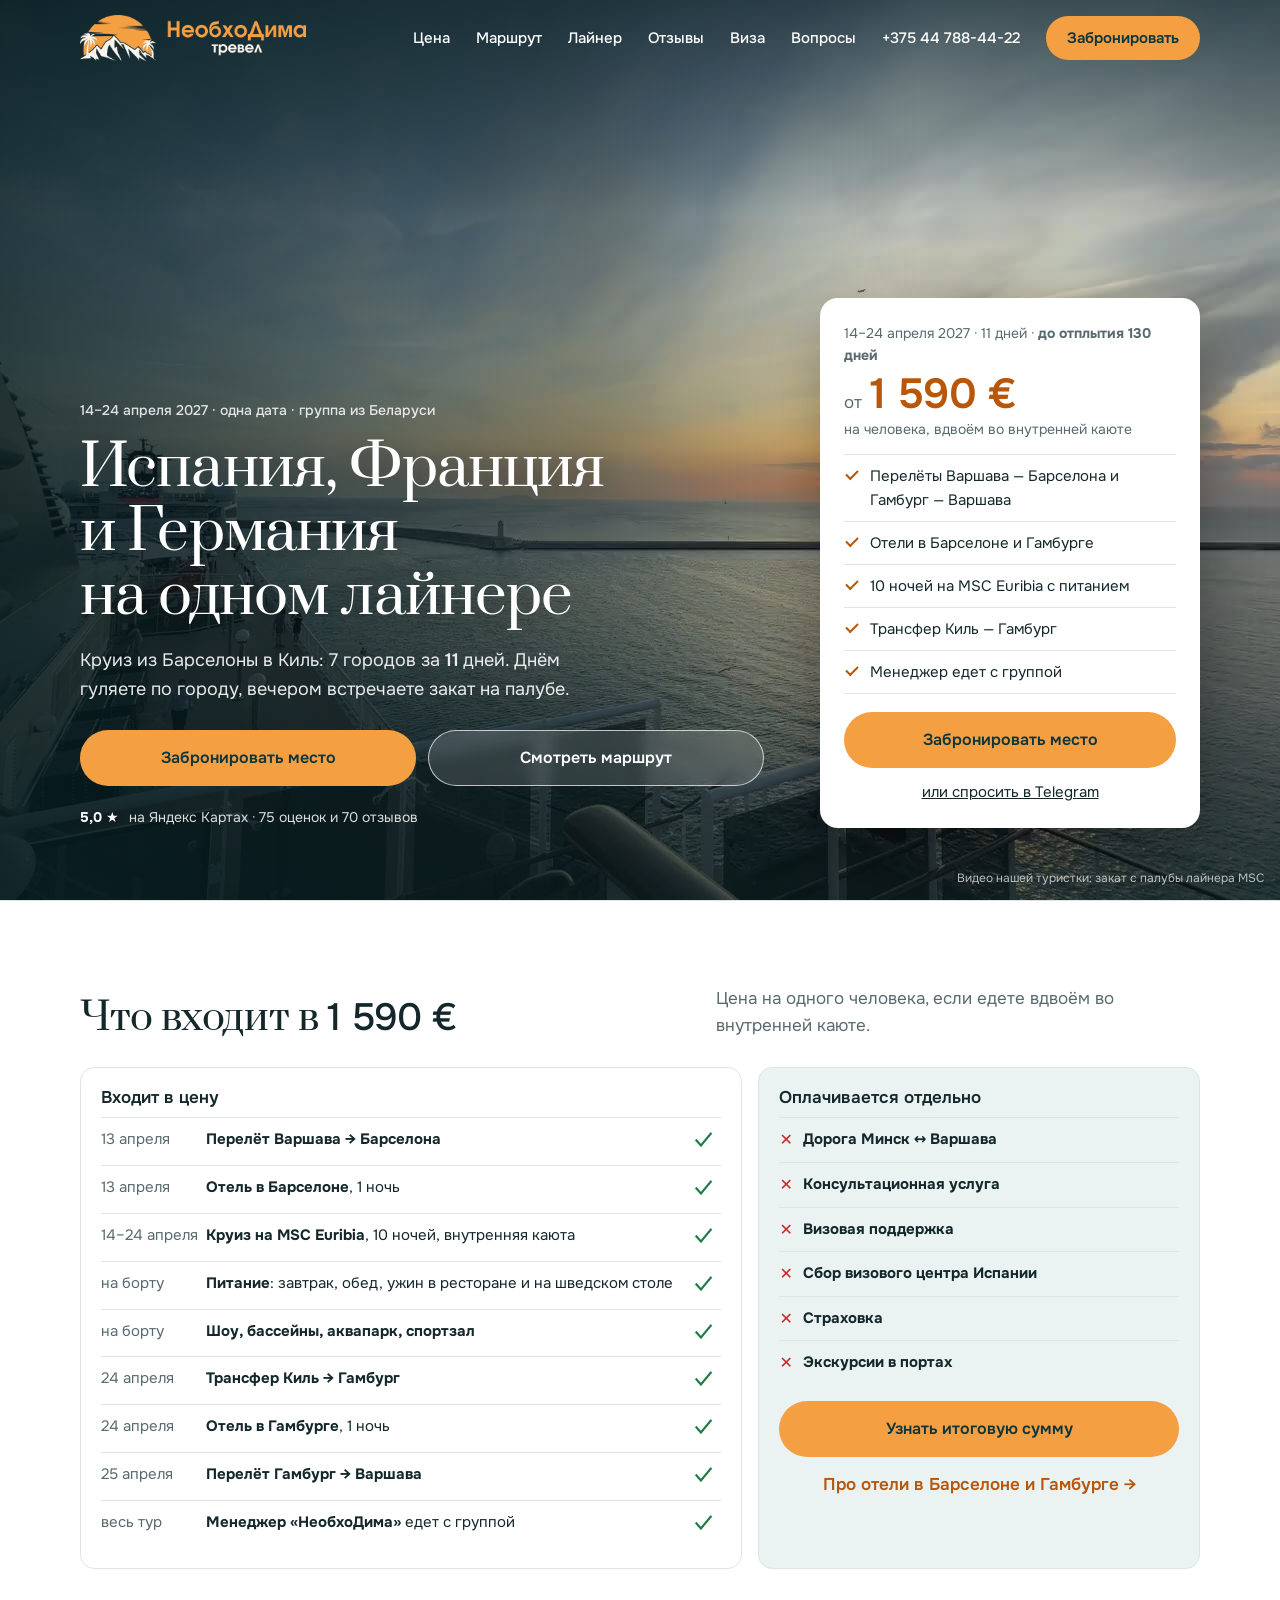
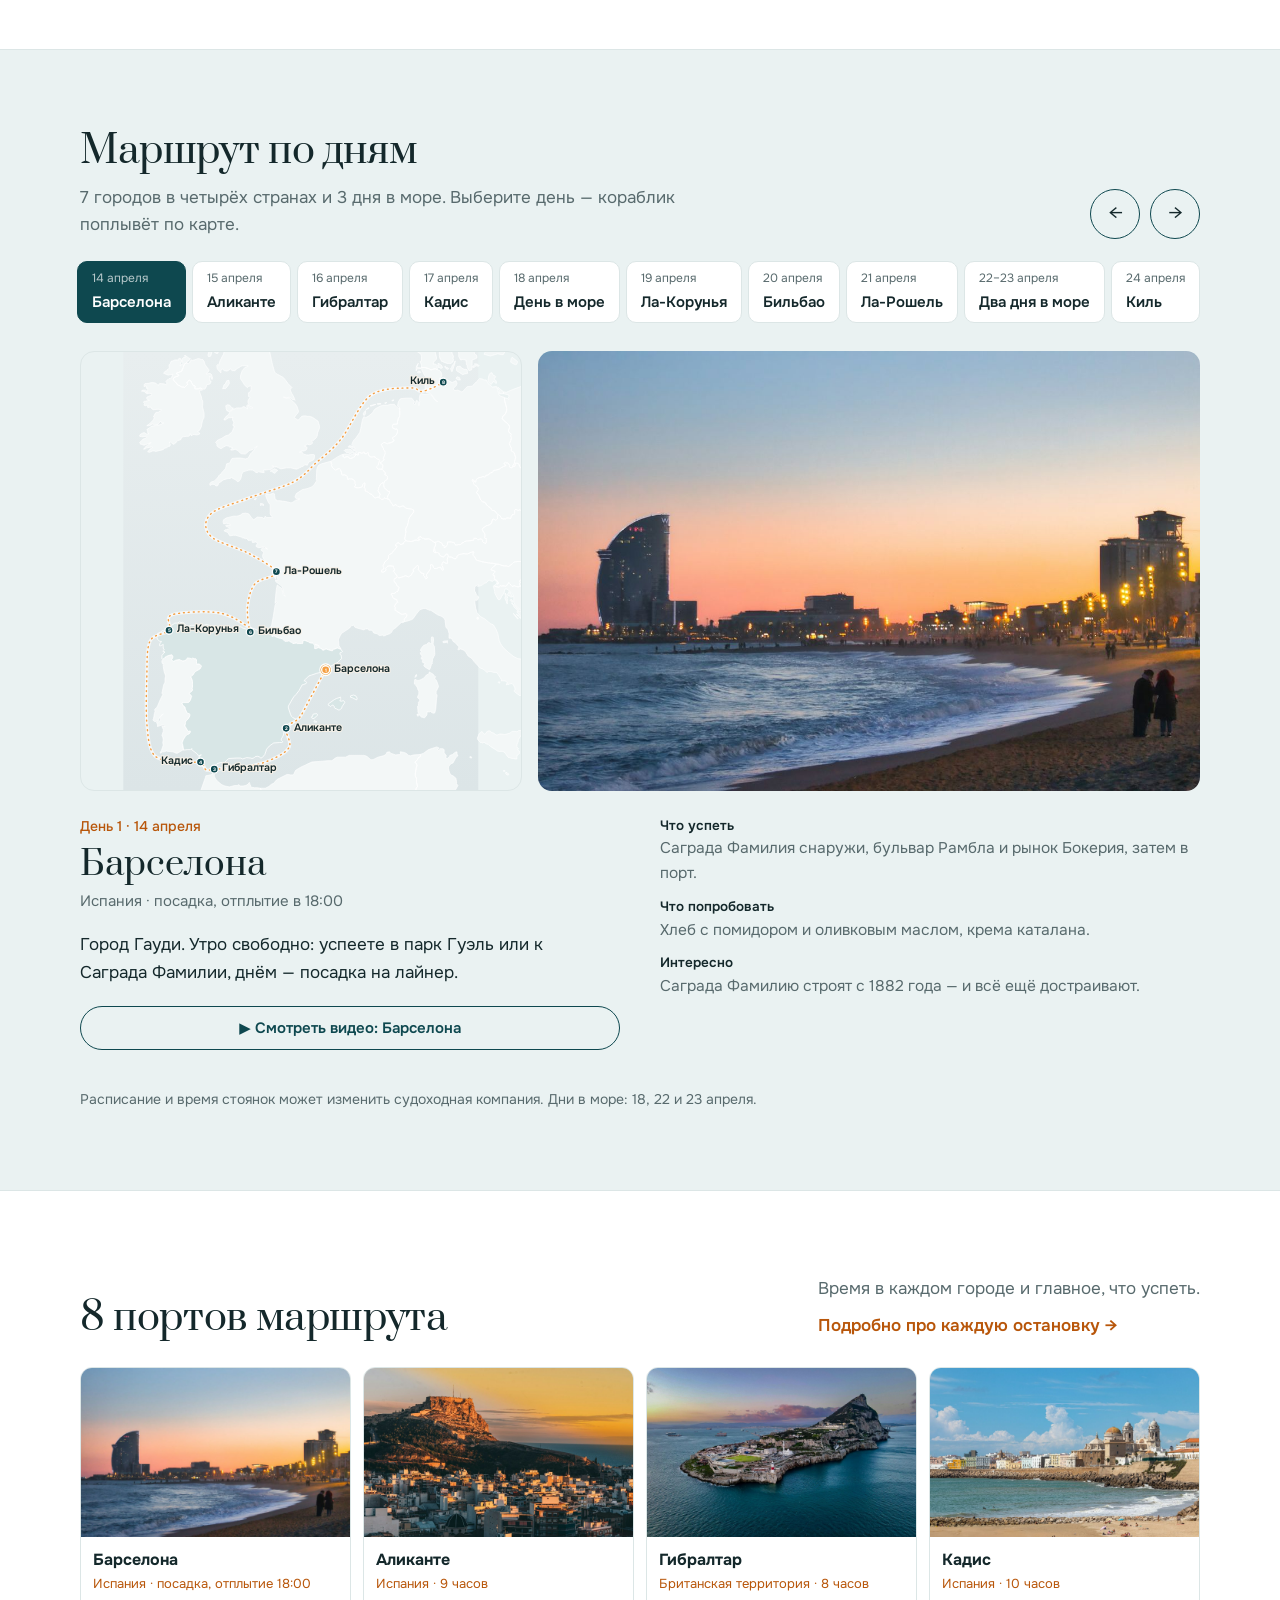
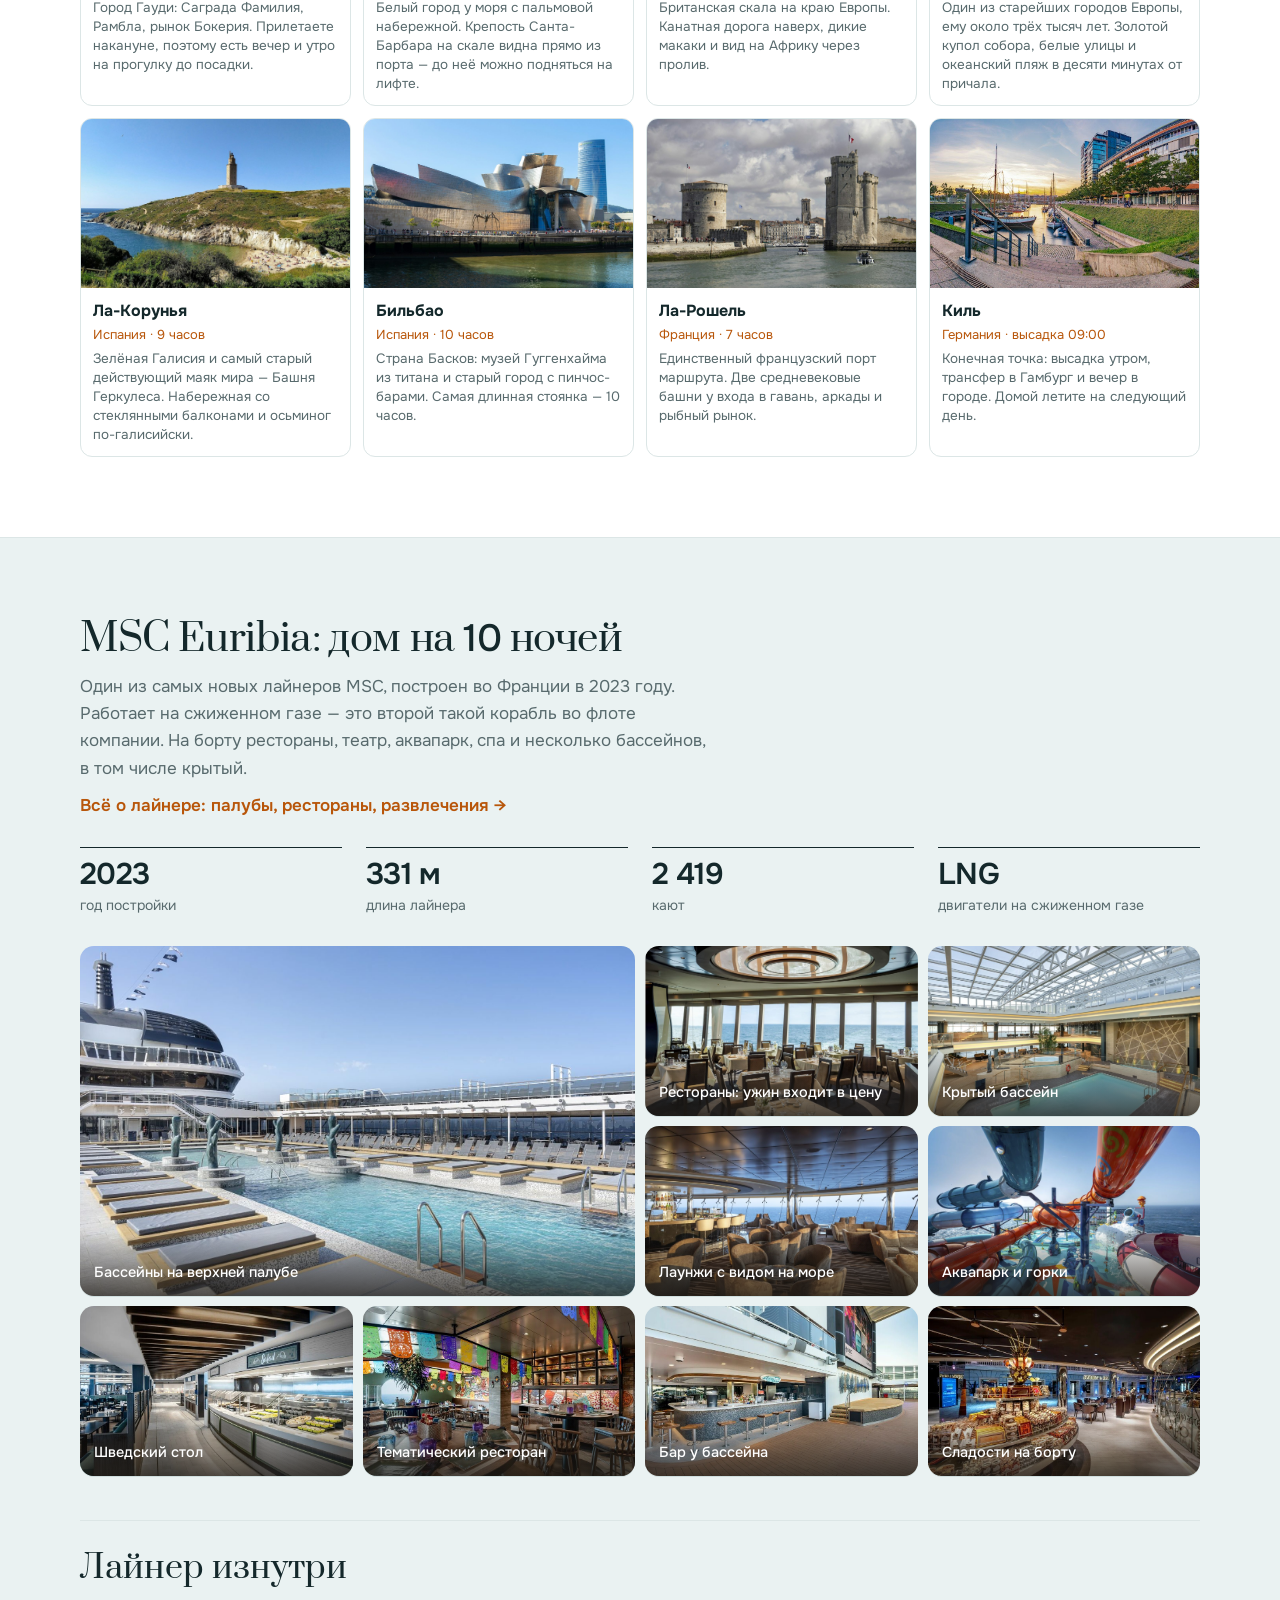
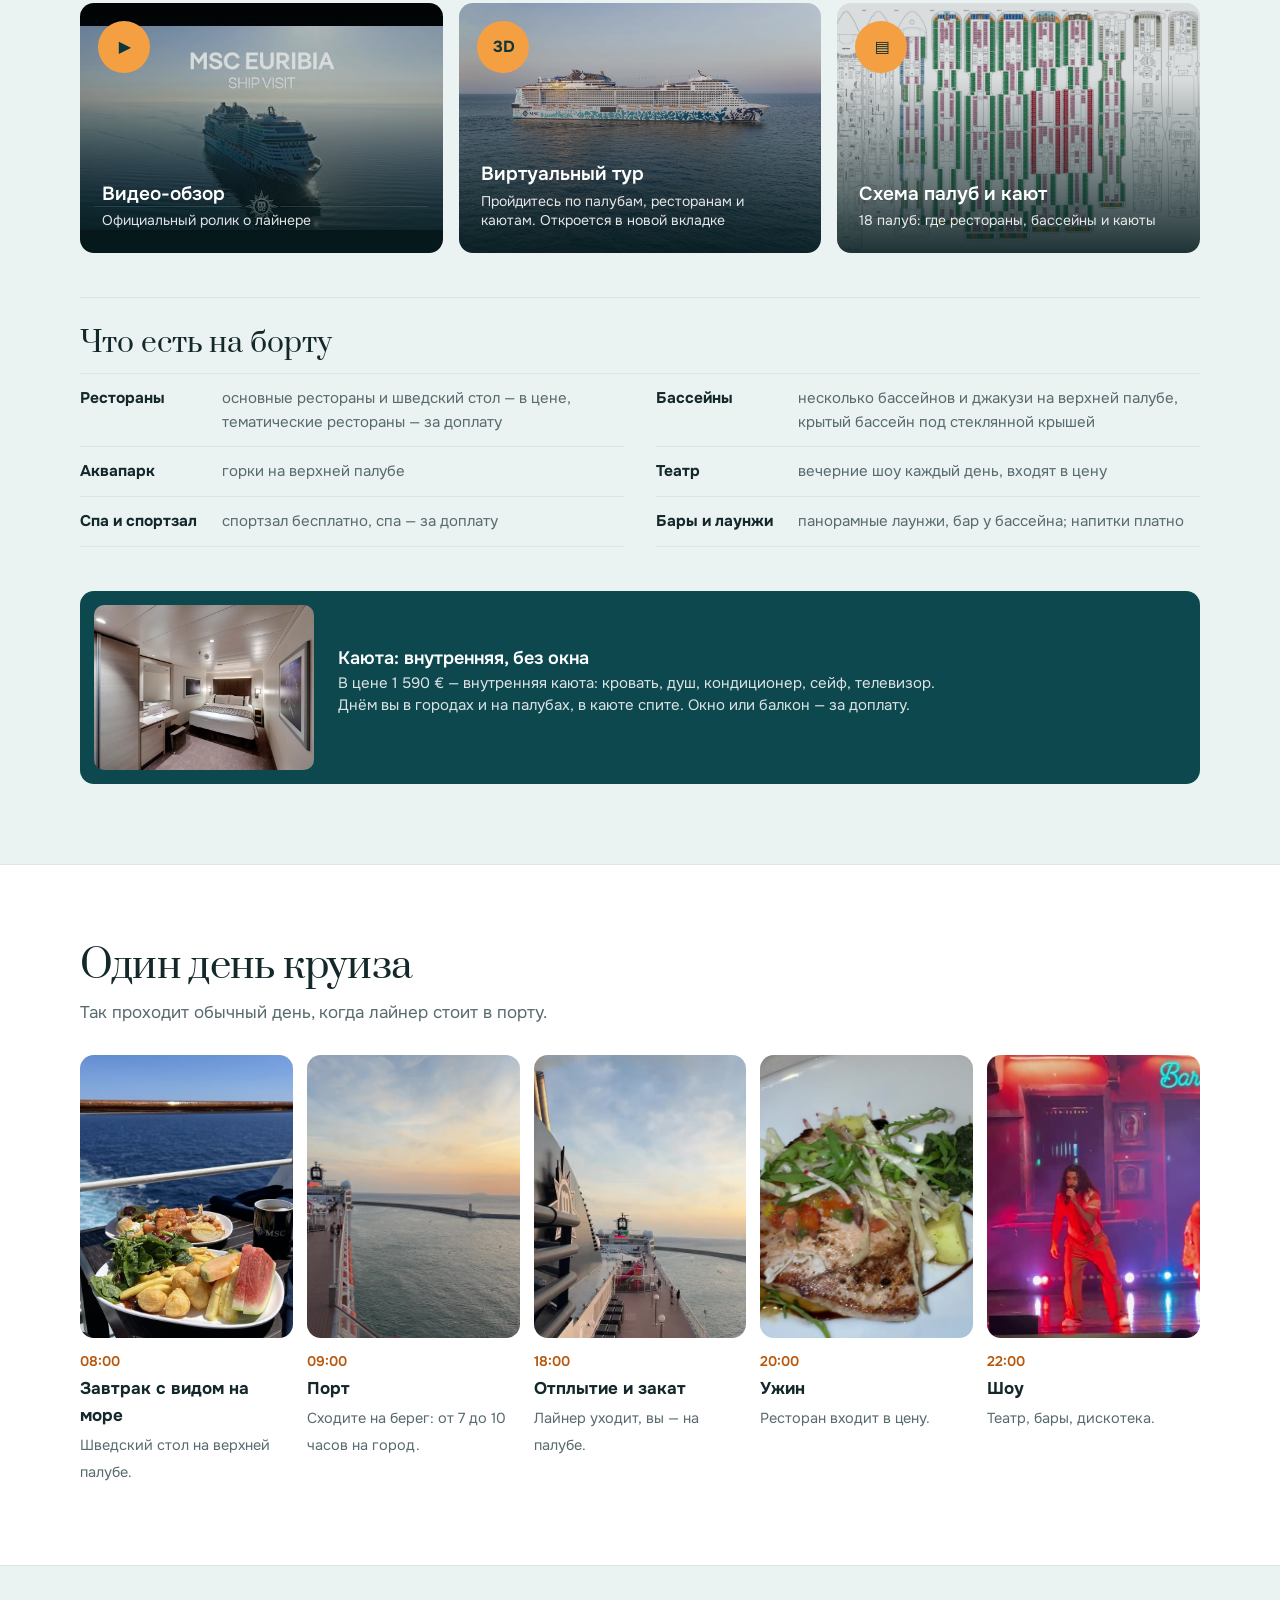
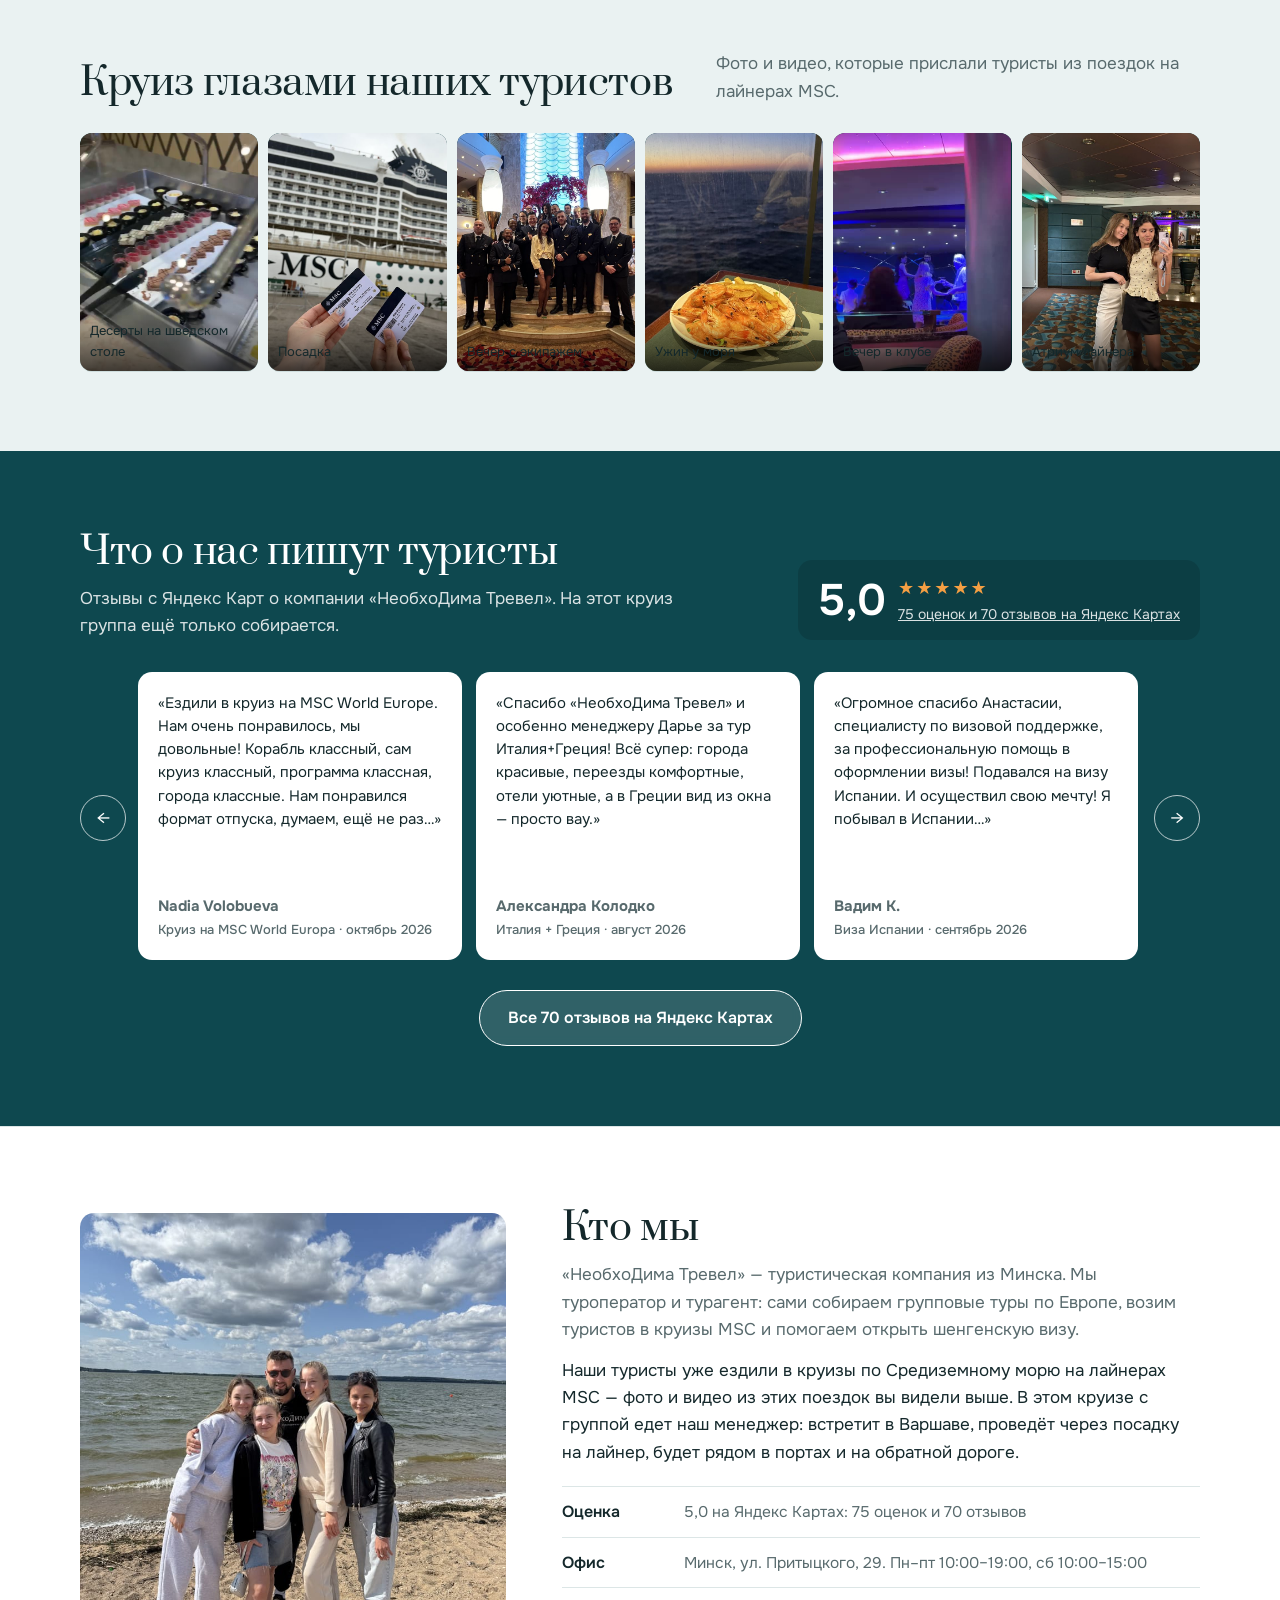
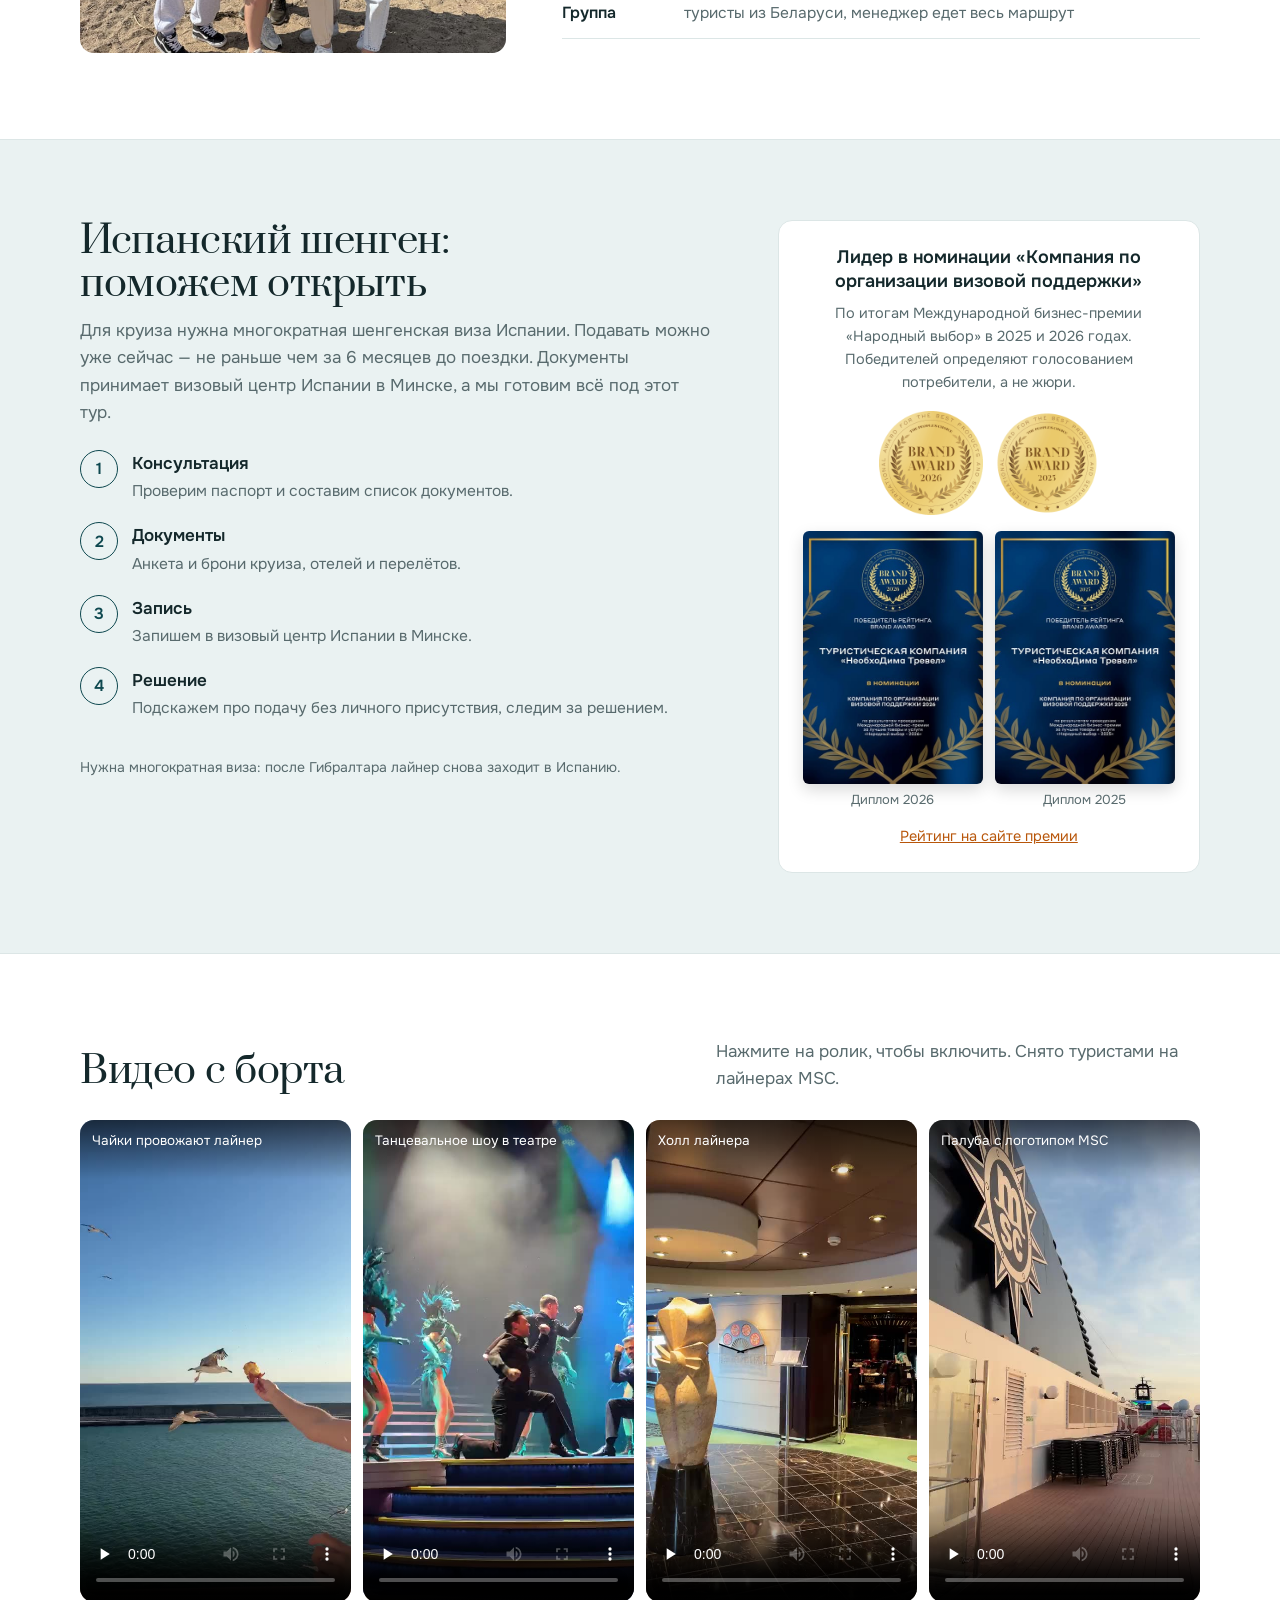
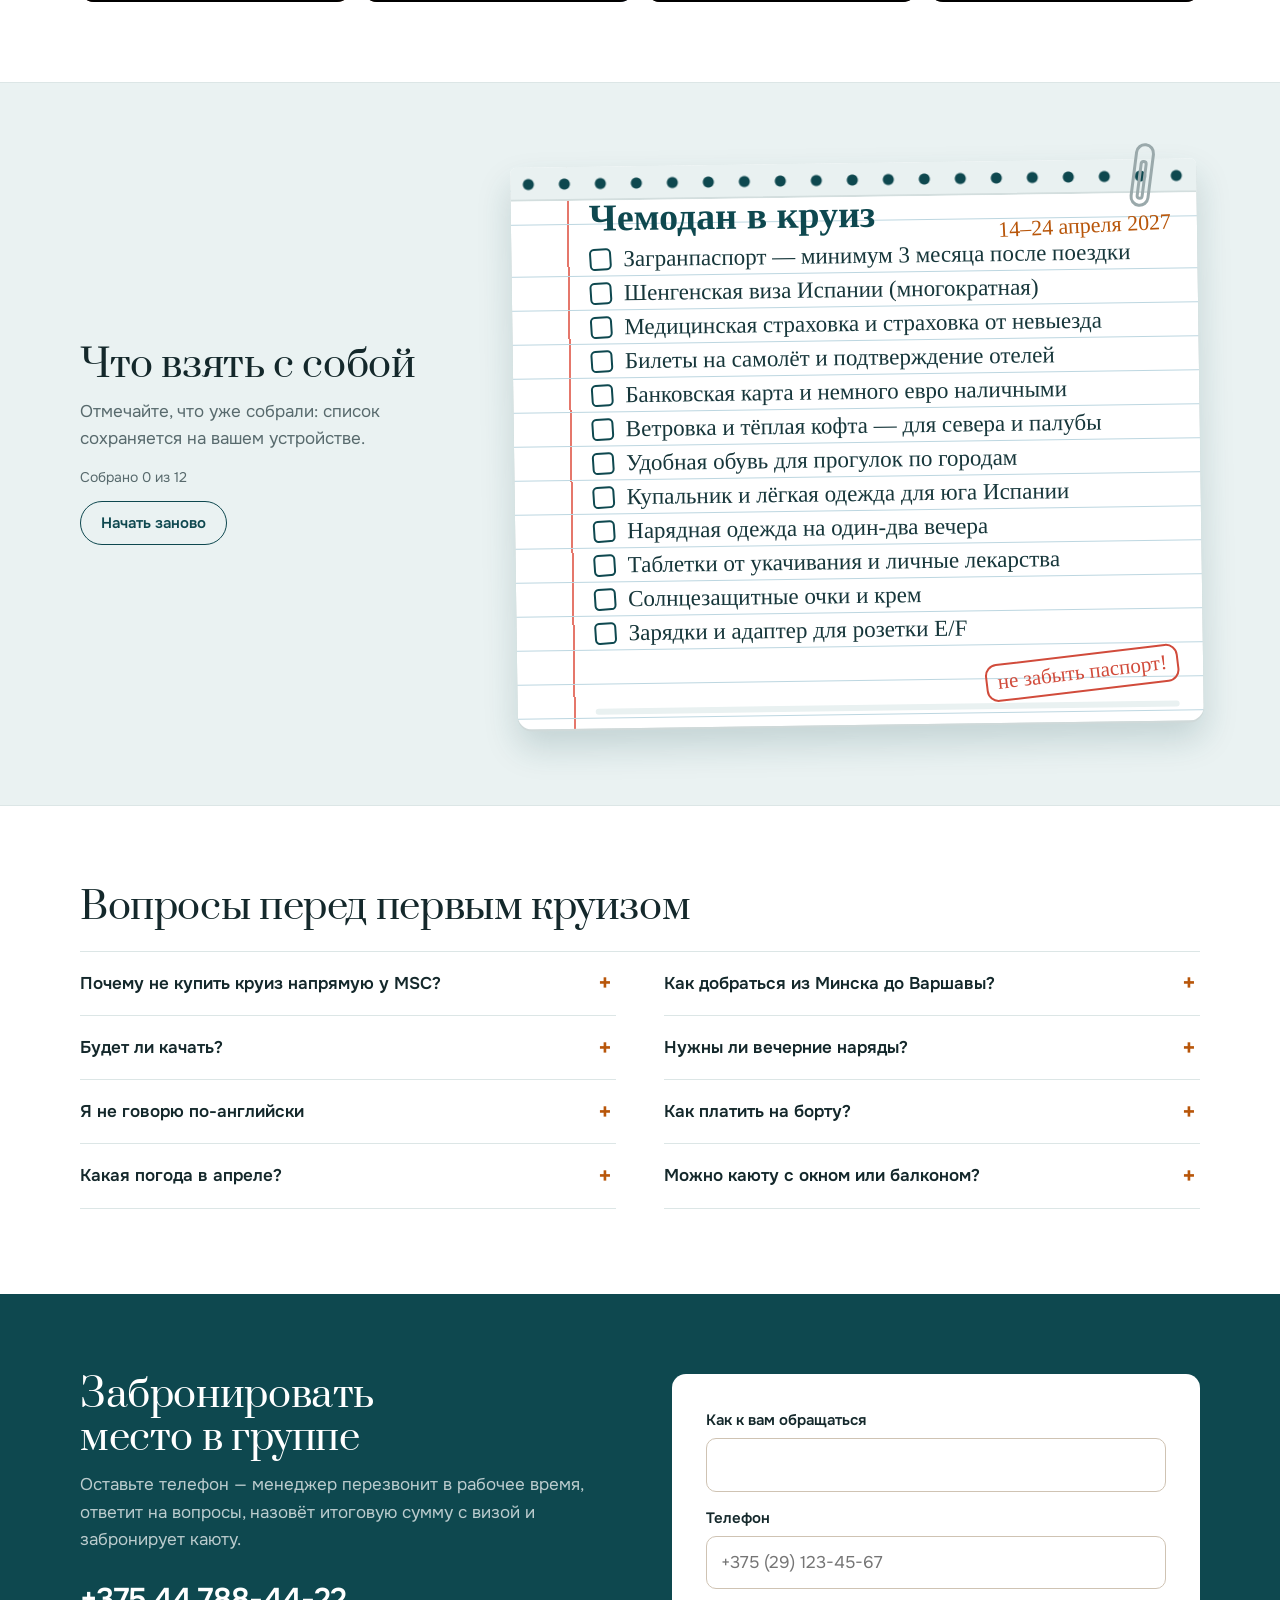
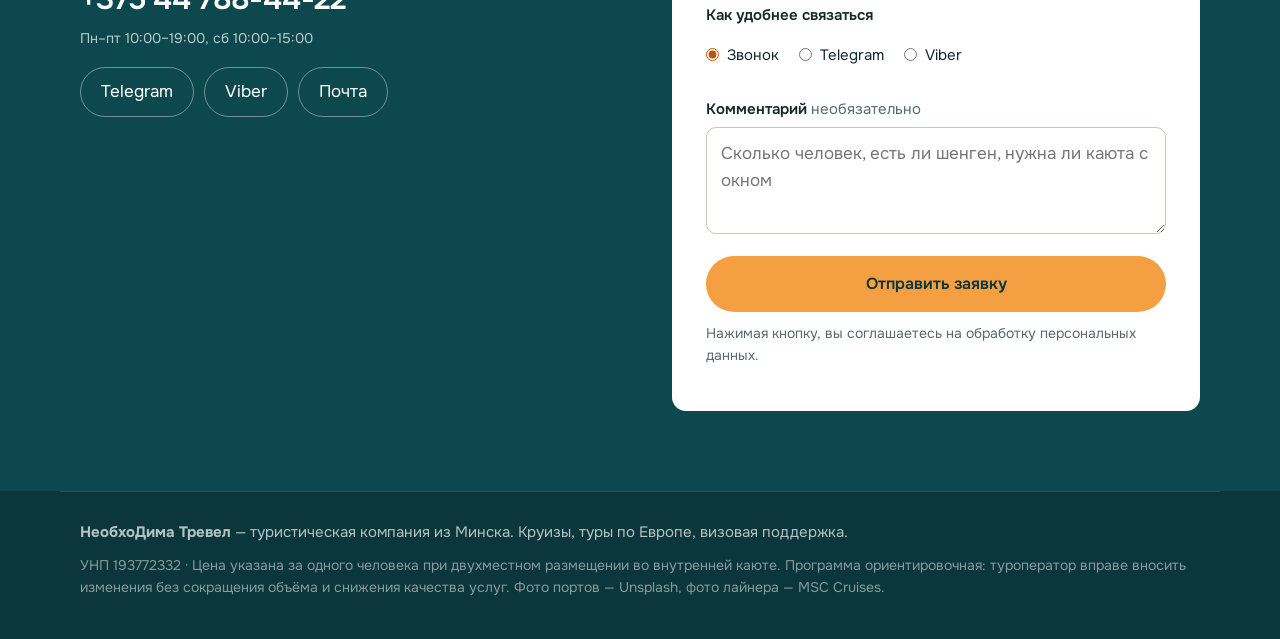
==== index.html @ 18fa3476 "Лендинг «Испания по морю»: круиз Барселона — Киль на MSC Euribia Co-Authored-By: Claude Sonnet 5.5 <" ====
<!DOCTYPE html>
<html lang="ru">
<head>
<meta charset="utf-8">
<meta name="robots" content="noindex, nofollow">
<meta name="viewport" content="width=device-width, initial-scale=1, viewport-fit=cover">
<meta name="theme-color" content="#1F1B16">
<title>Круиз из Барселоны в Германию на MSC Euribia, 14–24 апреля 2027 — от 1 590 € | НеобхоДима</title>
<meta name="description" content="Барселона, Аликанте, Гибралтар, Кадис, Ла-Корунья, Бильбао, Ла-Рошель и Киль за 11 дней. Перелёты из Варшавы, отели в Барселоне и Гамбурге, трансфер и круиз — от 1 590 € на человека. С группой едет менеджер.">
<meta property="og:title" content="Круиз из Барселоны: Испания, Франция и Германия за 11 дней">
<meta property="og:description" content="Перелёты, два отеля, трансфер и 10 ночей на MSC Euribia — от 1 590 € на человека. С группой едет наш менеджер.">
<meta property="og:image" content="people/hero.jpg">
<link rel="preconnect" href="https://fonts.googleapis.com">
<link rel="preconnect" href="https://fonts.gstatic.com" crossorigin>
<link href="https://fonts.googleapis.com/css2?family=Prata&family=Onest:wght@400;500;600&display=swap" rel="stylesheet">
<link rel="stylesheet" href="style.css?v=8">
<link rel="stylesheet" href="rich.css?v=5">
<link rel="stylesheet" href="brand.css?v=6">
</head>
<body>
<a class="skip" href="#main">К содержимому</a>

<header class="top" id="top">
  <div class="top-in">
    <a class="logo" href="#main" aria-label="НеобхоДима Тревел"><img class="logo-l" src="img/logo-light.png" alt="" width="640" height="125"><img class="logo-d" src="img/logo.png" alt="НеобхоДима Тревел" width="640" height="125"></a>
    <nav class="nav" aria-label="Разделы">
      <a href="#vklyucheno">Цена</a>
      <a href="#marshrut">Маршрут</a>
      <a href="#layner">Лайнер</a>
      <a href="#otzyvy">Отзывы</a>
      <a href="#viza">Виза</a>
      <a href="#voprosy">Вопросы</a>
    </nav>
    <a class="top-phone" href="tel:+375447884422">+375 44 788-44-22</a>
    <a class="btn btn-sm btn-gold top-cta" href="#zayavka">Забронировать</a>
  </div>
</header>

<main id="main" tabindex="-1">

<!-- ===== 1. Первый экран: видео заката с палубы ===== -->
<section class="vhero" id="hero" aria-labelledby="hero-h">
  <video class="vhero-video" id="heroVideo" src="people/hero.mp4" poster="people/hero.jpg" autoplay muted loop playsinline aria-hidden="true"></video>
  <div class="vhero-shade" aria-hidden="true"></div>
  <div class="vhero-in">
    <div class="vhero-copy">
      <p class="kicker">14–24 апреля 2027 · одна дата · группа из Беларуси</p>
      <h1 id="hero-h">Испания, Франция и&nbsp;Германия на&nbsp;одном лайнере</h1>
      <p class="sub">Круиз из Барселоны в Киль: 7 городов за&nbsp;<span class="num">11</span>&nbsp;дней. Днём гуляете по городу, вечером встречаете закат на палубе.</p>
      <div class="hero-cta">
        <a class="btn btn-gold" href="#zayavka">Забронировать место</a>
        <a class="btn btn-light" href="#marshrut">Смотреть маршрут</a>
      </div>
      <p class="trust"><b>5,0 ★</b> на Яндекс Картах · 75 оценок и 70 отзывов</p>
    </div>
    <aside class="book-card" aria-label="Стоимость">
      <p class="bc-dates">14–24 апреля 2027 · 11 дней · <b id="countdown"></b></p>
      <p class="bc-price"><span>от</span> <b>1 590 €</b></p>
      <p class="bc-note">на человека, вдвоём во внутренней каюте</p>
      <ul class="bc-list">
        <li>Перелёты Варшава — Барселона и Гамбург — Варшава</li>
        <li>Отели в Барселоне и Гамбурге</li>
        <li>10 ночей на MSC Euribia с питанием</li>
        <li>Трансфер Киль — Гамбург</li>
        <li>Менеджер едет с группой</li>
      </ul>
      <a class="btn btn-gold btn-block" href="#zayavka">Забронировать место</a>
      <a class="bc-tg" href="https://t.me/+375447884422" target="_blank" rel="noopener">или спросить в Telegram</a>
    </aside>
  </div>
  <p class="vhero-cap">Видео нашей туристки: закат с палубы лайнера MSC</p>
</section>

<section class="sec" id="vklyucheno" aria-labelledby="incl-h">
  <div class="wrap">
    <div class="sec-head row-head">
      <h2 id="incl-h">Что входит в <span class="num">1 590 €</span></h2>
      <p class="lead">Цена на одного человека, если едете вдвоём во внутренней каюте.</p>
    </div>
    <div class="ptable">
      <div class="pcol pin-yes">
        <h3>Входит в цену</h3>
        <table>
          <tr><td>13 апреля</td><td><b>Перелёт Варшава → Барселона</b></td><td class="ok" aria-label="входит"></td></tr>
          <tr><td>13 апреля</td><td><b>Отель в Барселоне</b>, 1 ночь</td><td class="ok" aria-label="входит"></td></tr>
          <tr><td>14–24 апреля</td><td><b>Круиз на MSC Euribia</b>, 10 ночей, внутренняя каюта</td><td class="ok" aria-label="входит"></td></tr>
          <tr><td>на борту</td><td><b>Питание</b>: завтрак, обед, ужин в ресторане и на шведском столе</td><td class="ok" aria-label="входит"></td></tr>
          <tr><td>на борту</td><td><b>Шоу, бассейны, аквапарк, спортзал</b></td><td class="ok" aria-label="входит"></td></tr>
          <tr><td>24 апреля</td><td><b>Трансфер Киль → Гамбург</b></td><td class="ok" aria-label="входит"></td></tr>
          <tr><td>24 апреля</td><td><b>Отель в Гамбурге</b>, 1 ночь</td><td class="ok" aria-label="входит"></td></tr>
          <tr><td>25 апреля</td><td><b>Перелёт Гамбург → Варшава</b></td><td class="ok" aria-label="входит"></td></tr>
          <tr><td>весь тур</td><td><b>Менеджер «НеобхоДима»</b> едет с группой</td><td class="ok" aria-label="входит"></td></tr>
        </table>
      </div>
      <div class="pcol pin-no">
        <h3>Оплачивается отдельно</h3>
        <table><tr><td class="no" aria-label="не входит"></td><td><b>Дорога Минск ↔ Варшава</b></td></tr><tr><td class="no" aria-label="не входит"></td><td><b>Консультационная услуга</b></td></tr><tr><td class="no" aria-label="не входит"></td><td><b>Визовая поддержка</b></td></tr><tr><td class="no" aria-label="не входит"></td><td><b>Сбор визового центра Испании</b></td></tr><tr><td class="no" aria-label="не входит"></td><td><b>Страховка</b></td></tr><tr><td class="no" aria-label="не входит"></td><td><b>Экскурсии в портах</b></td></tr></table>
        <a class="btn btn-gold btn-block" href="#zayavka">Узнать итоговую сумму</a>
        <a class="more" href="otel.html">Про отели в Барселоне и Гамбурге →</a>
      </div>
    </div>
  </div>
</section>

<section class="sec sec-sand route" id="marshrut" aria-labelledby="route-h">
  <div class="wrap">
    <div class="route-head">
      <div>
        <h2 id="route-h">Маршрут по дням</h2>
        <p class="lead">7 городов в четырёх странах и 3 дня в море. Выберите день — кораблик поплывёт по карте.</p>
      </div>
      <div class="route-arrows">
        <button class="arrow" id="prevDay" type="button" aria-label="Предыдущий день">←</button>
        <button class="arrow" id="nextDay" type="button" aria-label="Следующий день">→</button>
      </div>
    </div>
    <div class="days" role="tablist" aria-label="Дни круиза" id="days"></div>
    <div class="rt">
      <div class="rt-map"><svg class="map" id="routeMap" viewBox="0 0 800 987" xmlns="http://www.w3.org/2000/svg" role="img" aria-label="Карта маршрута круиза"><defs><linearGradient id="sea" x1="0" y1="0" x2="0" y2="1"><stop offset="0" stop-color="#E8EEEF"/><stop offset="1" stop-color="#DCE5E7"/></linearGradient></defs><rect width="800" height="987" fill="url(#sea)"/><path d="M316,343L316,346L315,346L314,345L311,345L309,346L309,341L314,342L316,343ZM300,330L298,333L295,332L299,329L300,330ZM236,76L230,83L227,82L224,83L225,80L227,74L230,72L233,65L236,64L238,64L239,71L237,74L236,76ZM294,218L292,220L284,222L281,225L275,230L265,229L258,222L254,220L252,219L250,220L246,221L242,221L244,218L247,216L241,214L239,214L237,212L232,211L230,212L226,214L220,218L212,213L211,212L211,208L210,205L208,204L211,200L214,198L221,195L231,189L237,187L243,182L245,180L247,176L248,172L251,168L248,167L247,164L248,162L249,159L248,156L246,153L246,150L247,147L242,148L238,148L234,150L230,153L227,153L227,151L229,149L232,145L236,142L238,140L239,137L241,135L246,130L256,126L258,126L262,126L266,126L269,124L272,123L280,128L278,121L281,119L286,126L288,126L292,126L290,124L288,124L286,123L284,121L281,114L281,110L283,106L286,102L284,101L282,100L282,95L282,92L287,89L288,84L288,79L288,76L284,77L282,78L280,80L278,79L273,74L270,69L264,60L264,54L268,42L274,35L282,32L281,31L269,31L265,32L261,35L259,36L257,37L255,38L253,41L251,42L247,42L246,42L244,41L243,39L242,38L240,39L236,42L233,43L228,42L223,38L222,39L220,42L220,47L216,43L212,38L211,34L211,30L213,28L215,30L218,20L224,8L226,5L227,0L227,-3L226,-6L220,-12L220,-17L221,-22L222,-25L230,-26L228,-28L222,-33L222,-34L223,-39L222,-36L219,-31L218,-30L214,-29L213,-26L210,-25L210,-23L208,-25L208,-30L209,-34L211,-37L217,-44L214,-41L207,-35L204,-31L203,-29L203,-27L204,-19L204,-16L198,6L197,9L196,10L192,10L191,8L191,6L192,3L194,-7L195,-10L197,-13L200,-18L198,-17L196,-18L196,-33L198,-38L199,-45L200,-50L202,-55L204,-60L206,-63L206,-67L209,-71L210,-75L198,-64L195,-62L191,-62L188,-63L185,-66L184,-71L181,-71L179,-72L182,-76L187,-77L192,-81L188,-84L192,-88L197,-96L198,-104L196,-108L195,-110L190,-113L189,-117L190,-119L191,-121L194,-122L197,-124L194,-125L193,-127L192,-130L192,-131L194,-138L194,-141L196,-145L205,-144L206,-146L211,-145L211,-146L204,-155L203,-156L205,-161L205,-163L205,-165L205,-167L208,-168L215,-168L216,-169L216,-171L214,-174L214,-176L214,-179L214,-183L214,-185L216,-188L217,-189L219,-189L223,-188L224,-187L226,-184L232,-188L234,-188L236,-184L244,-187L255,-189L261,-190L268,-191L275,-193L282,-192L281,-189L280,-185L280,-180L280,-178L279,-176L276,-172L270,-167L258,-155L250,-150L249,-147L249,-143L253,-142L255,-141L254,-139L247,-132L246,-126L250,-126L254,-127L262,-131L270,-134L274,-134L281,-132L285,-133L288,-133L308,-132L314,-133L318,-132L321,-128L324,-120L322,-116L319,-112L316,-106L315,-103L315,-99L314,-96L308,-82L302,-74L300,-68L297,-63L294,-60L291,-59L282,-56L279,-55L276,-53L273,-51L277,-52L280,-53L287,-54L295,-49L294,-45L291,-42L284,-41L277,-34L274,-32L271,-31L267,-32L260,-33L257,-35L260,-32L263,-31L282,-27L289,-31L297,-31L312,-24L316,-18L322,-10L326,-7L328,-4L330,0L333,14L336,28L340,42L342,46L345,49L358,56L361,58L366,64L371,71L376,76L380,80L378,82L376,85L378,90L380,94L384,101L387,109L386,108L385,107L383,107L381,107L378,104L374,102L368,103L364,102L361,102L367,104L374,104L388,117L392,124L395,134L393,138L390,141L388,144L385,148L393,153L394,153L396,152L398,150L401,146L402,145L407,144L411,144L415,145L419,145L426,147L429,149L439,156L440,160L442,166L442,172L440,177L438,182L437,189L436,191L435,193L430,198L427,200L426,199L424,200L426,203L426,206L423,208L420,209L415,208L408,212L413,214L414,216L413,220L410,222L407,223L403,223L400,224L397,226L401,225L403,226L405,229L406,230L413,232L417,232L425,231L429,231L431,232L431,234L430,241L429,243L418,248L416,252L415,255L409,254L406,257L401,259L397,261L393,263L390,264L377,261L368,261L357,263L354,263L350,261L346,259L341,259L336,256L339,260L333,264L330,265L327,265L321,266L316,266L316,268L318,271L317,272L305,270L304,270L302,272L298,271L295,268L291,266L287,266L283,266L270,270L267,275L266,281L264,287L261,291L257,292L253,288L247,285L244,283L243,284L240,285L237,285L233,286L226,288L223,290L216,295L215,296L213,301L209,302L206,299L202,298L198,299L196,301L195,299L195,297L198,293L205,291L212,284L215,280L216,278L218,276L220,276L221,273L230,263L231,260L232,256L233,252L240,250L244,241L245,240L255,239L263,239L271,240L275,241L279,240L282,238L287,229L290,226L294,222L297,218L302,212L299,214L294,218ZM244,125L245,126L248,126L247,128L243,131L241,133L238,135L236,133L234,133L232,128L231,121L235,119L240,120L244,125ZM163,-65L161,-64L164,-69L166,-70L166,-67L163,-65ZM213,3L209,3L208,2L206,1L204,-7L204,-10L205,-11L206,-12L208,-13L210,-11L211,-10L213,-4L214,0L213,3ZM191,-50L178,-47L173,-47L172,-49L173,-50L177,-51L179,-59L173,-63L173,-66L177,-68L179,-69L182,-66L185,-62L189,-61L191,-59L191,-50ZM179,-26L180,-18L181,-13L181,-12L180,-9L175,-6L173,-6L174,-10L173,-14L174,-16L172,-16L168,-12L167,-12L168,-16L168,-18L168,-20L170,-21L171,-22L173,-21L176,-24L179,-26ZM184,-19L182,-18L181,-21L181,-23L182,-25L186,-28L184,-29L185,-32L190,-36L191,-37L190,-30L184,-19ZM177,-175L172,-164L171,-164L169,-161L165,-158L169,-158L170,-157L170,-155L169,-153L164,-148L161,-146L157,-141L155,-141L153,-138L151,-136L150,-137L147,-140L151,-144L152,-145L155,-147L150,-150L148,-152L150,-155L149,-157L147,-158L147,-161L147,-164L149,-165L149,-166L152,-166L154,-164L156,-164L159,-164L157,-170L159,-172L165,-176L173,-183L175,-184L177,-180L177,-175ZM174,-88L173,-87L170,-88L169,-91L173,-93L174,-92L175,-91L174,-88ZM179,-121L178,-118L178,-115L179,-112L179,-109L180,-108L181,-107L187,-106L193,-107L194,-106L194,-104L193,-102L190,-99L186,-94L185,-93L183,-93L182,-102L178,-101L174,-101L173,-102L171,-104L169,-110L161,-112L159,-115L158,-117L160,-120L162,-120L163,-120L164,-121L163,-124L171,-127L171,-131L173,-132L175,-130L178,-126L179,-121ZM143,-132L147,-129L144,-123L139,-123L133,-127L133,-129L134,-130L137,-130L139,-131L141,-131L143,-132ZM142,-97L140,-97L138,-97L137,-98L136,-102L136,-104L136,-108L136,-113L140,-114L142,-98ZM136,-88L133,-87L132,-88L133,-90L135,-91L136,-90L136,-88ZM176,82L173,81L171,82L170,83L165,83L162,83L161,82L162,77L161,76L158,76L157,74L155,71L154,70L154,68L152,65L150,64L148,63L146,66L143,70L144,71L145,73L144,74L140,78L139,79L138,80L136,79L132,79L130,78L127,76L122,74L120,70L119,70L113,63L112,61L113,60L115,57L124,54L125,53L123,50L120,49L120,48L121,46L124,46L125,46L127,45L130,44L132,43L133,39L135,36L135,35L137,29L137,28L143,24L144,26L147,26L149,25L152,19L154,18L156,19L160,18L168,15L171,15L176,17L179,17L182,21L184,28L188,34L193,40L193,43L191,45L187,48L187,50L190,49L192,48L197,49L199,51L200,55L201,58L200,62L199,60L198,57L196,56L194,55L195,59L195,65L198,66L196,71L193,73L189,73L188,75L187,78L185,82L183,84L179,83L176,82ZM348,267L345,269L344,271L343,272L342,273L340,273L333,268L331,269L333,267L337,265L340,263L345,265L348,267ZM767,1060L766,1069L765,1071L765,1076L765,1081L768,1086L768,1088L767,1090L762,1093L756,1097L750,1100L744,1104L742,1106L739,1108L737,1110L737,1111L735,1114L732,1117L727,1118L726,1119L723,1123L722,1125L720,1128L722,1136L725,1145L725,1148L725,1151L724,1154L721,1159L719,1162L714,1168L713,1170L710,1171L705,1174L701,1176L699,1167L697,1159L695,1152L693,1141L691,1131L689,1122L687,1113L685,1104L684,1103L678,1098L673,1094L667,1090L661,1085L660,1079L657,1070L654,1065L653,1064L646,1060L642,1058L641,1057L640,1053L638,1045L634,1039L633,1034L633,1028L634,1024L635,1022L642,1017L645,1011L648,1008L652,1007L654,1004L656,1001L658,998L658,994L659,988L660,983L663,979L662,975L661,970L661,963L661,960L659,958L658,954L658,951L659,944L660,938L662,931L661,929L660,927L657,925L658,923L662,920L665,914L667,913L670,911L670,909L669,907L677,904L685,898L688,896L706,890L709,891L711,892L710,894L709,896L711,899L713,897L713,896L713,894L716,894L720,894L723,896L723,903L728,910L726,914L730,916L734,913L736,909L742,907L748,902L752,901L752,906L754,910L752,911L749,915L743,926L738,928L734,933L733,935L733,939L734,944L736,950L740,954L743,955L750,961L750,964L751,968L751,973L754,977L749,986L746,992L740,1000L734,1005L723,1013L721,1016L719,1019L718,1022L718,1025L722,1033L727,1038L732,1041L740,1040L740,1043L741,1047L744,1047L747,1046L749,1042L753,1045L755,1052L759,1055L758,1056L757,1057L758,1058L761,1059L763,1058L767,1060ZM759,997L754,1000L755,997L758,994L759,997ZM749,1038L746,1040L743,1039L741,1038L741,1033L742,1032L747,1032L751,1034L751,1036L750,1038L749,1038ZM701,429L702,429L704,432L704,435L701,441L700,446L699,450L700,451L703,452L708,452L712,454L712,456L713,458L716,460L721,462L723,461L728,455L731,456L732,459L732,461L730,467L730,471L731,473L731,475L731,476L729,476L726,476L723,473L721,473L720,474L719,476L718,480L718,481L719,482L720,485L721,489L722,491L719,492L718,491L716,487L715,485L713,485L710,486L705,488L703,488L701,488L699,486L698,482L698,480L694,479L692,480L692,484L692,489L690,492L686,498L684,500L683,502L683,504L684,506L685,509L684,510L682,511L680,509L680,507L676,503L678,500L671,498L669,495L665,491L665,489L665,483L664,481L662,481L660,483L658,486L653,490L654,494L650,500L650,502L645,505L643,507L636,504L635,504L632,506L628,507L621,509L618,507L617,506L617,505L615,502L613,500L612,498L610,496L609,495L611,490L610,488L609,485L609,483L603,482L598,482L594,484L591,487L592,491L590,494L586,496L584,496L582,496L582,492L584,491L587,489L587,486L587,485L585,482L586,481L587,478L588,476L589,473L593,470L597,466L598,462L598,458L599,457L604,454L606,453L606,452L611,446L615,441L616,440L617,439L616,437L614,437L613,435L616,432L618,430L621,430L622,431L623,433L626,434L628,433L631,432L632,429L633,428L637,425L640,426L648,427L653,426L657,424L661,424L664,425L665,425L669,424L669,422L665,422L664,422L665,418L667,417L669,416L671,417L674,420L676,420L678,420L679,422L688,421L689,421L695,425L701,429ZM763,-218L766,-210L768,-209L772,-211L774,-217L775,-226L777,-235L775,-244L773,-252L773,-254L778,-261L779,-267L781,-272L783,-274L786,-275L789,-276L793,-279L797,-284L800,-289L800,-298L800,-302L802,-305L803,-312L802,-318L798,-328L794,-342L793,-349L795,-351L799,-352L806,-352L808,-357L809,-361L811,-365L812,-369L813,-374L809,-380L803,-387L800,-389L793,-395L788,-399L791,-418L793,-431L793,-434L793,-439L787,-462L787,-466L788,-471L787,-479L787,-486L788,-488L791,-491L788,-497L783,-513L790,-528L789,-536L793,-541L801,-554L805,-562L806,-563L810,-566L816,-570L823,-572L827,-572L839,-569L849,-567L850,-569L852,-573L855,-579L855,-586L854,-596L853,-602L846,-606L838,-611L847,-628L854,-639L862,-657L864,-664L866,-667L868,-695L870,-703L871,-707L871,-711L870,-718L868,-734L881,-736L885,-738L888,-740L896,-745L900,-749L898,-764L902,-770L913,-788L925,-805L930,-812L931,-816L931,-821L929,-829L926,-834L921,-844L923,-851L927,-852L932,-855L936,-861L943,-885L956,-897L961,-904L969,-899L980,-892L986,-902L988,-906L989,-913L989,-923L988,-937L989,-942L994,-945L996,-945L1009,-940L1012,-940L1018,-939L1025,-936L1040,-930L1046,-927L1049,-926L1052,-930L1058,-938L1049,-943L1055,-949L1058,-955L1061,-963L1062,-972L1061,-976L1059,-979L1054,-988L1066,-989L1071,-989L1080,-984L1080,-980L1081,-977L1090,-970L1092,-966L1097,-960L1099,-957L1104,-953L1108,-950L1112,-946L1117,-941L1123,-938L1129,-936L1143,-930L1145,-928L1149,-923L1153,-918L1156,-907L1161,-906L1162,-902L1166,-896L1171,-890L1171,-889L1167,-884L1166,-877L1167,-868L1168,-860L1168,-858L1167,-856L1166,-852L1165,-849L1165,-847L1168,-846L1172,-845L1174,-844L1176,-836L1175,-834L1172,-830L1171,-828L1171,-823L1171,-819L1172,-813L1175,-808L1179,-802L1181,-797L1182,-794L1183,-791L1181,-788L1180,-783L1180,-776L1179,-772L1176,-766L1173,-764L1173,-760L1172,-755L1173,-749L1173,-745L1174,-742L1175,-740L1180,-736L1183,-729L1185,-723L1188,-708L1180,-706L1173,-710L1170,-708L1164,-708L1157,-706L1155,-704L1153,-702L1147,-706L1142,-713L1137,-708L1135,-707L1132,-712L1130,-713L1129,-711L1128,-707L1126,-704L1126,-702L1126,-693L1125,-691L1120,-692L1120,-690L1121,-689L1122,-688L1120,-686L1114,-686L1114,-684L1115,-681L1114,-678L1113,-677L1106,-676L1102,-676L1101,-674L1101,-672L1102,-670L1103,-668L1104,-667L1104,-664L1102,-664L1098,-669L1098,-666L1100,-663L1102,-660L1103,-656L1102,-653L1098,-644L1093,-639L1090,-634L1088,-628L1090,-626L1093,-622L1094,-614L1096,-608L1101,-602L1100,-598L1099,-595L1092,-589L1084,-580L1075,-556L1073,-553L1065,-549L1062,-545L1057,-540L1047,-537L1043,-531L1041,-526L1038,-525L1036,-527L1033,-529L1033,-525L1033,-523L1028,-527L1026,-523L1025,-517L1018,-509L1010,-510L1010,-509L1012,-508L1011,-506L1009,-506L1006,-504L1004,-504L1003,-501L1001,-496L997,-494L995,-494L994,-491L1000,-490L1000,-488L1000,-486L999,-484L992,-480L990,-478L989,-476L986,-476L986,-478L986,-479L982,-479L980,-483L979,-482L980,-479L981,-476L982,-471L981,-468L980,-466L981,-465L984,-464L985,-462L982,-461L978,-455L974,-455L972,-451L969,-451L967,-454L964,-456L963,-452L962,-450L964,-443L968,-438L971,-436L969,-434L967,-431L965,-421L964,-417L962,-410L963,-404L964,-401L966,-397L961,-397L956,-400L957,-395L954,-389L955,-384L955,-381L955,-376L956,-374L957,-371L955,-368L956,-366L956,-359L957,-348L957,-346L959,-336L959,-333L958,-329L962,-325L965,-325L968,-325L970,-324L971,-321L972,-318L975,-318L979,-321L982,-321L984,-316L989,-309L992,-306L997,-304L1002,-298L1001,-292L1003,-289L1010,-287L1012,-283L1013,-280L1014,-278L1016,-270L1016,-265L1013,-264L1007,-259L1005,-255L1003,-253L997,-248L995,-247L992,-244L991,-243L989,-244L982,-239L983,-237L988,-236L990,-237L992,-240L995,-240L996,-240L999,-242L1000,-242L1002,-242L1004,-237L1000,-235L997,-235L996,-228L994,-224L993,-223L987,-220L982,-216L978,-213L976,-214L972,-210L965,-207L962,-202L953,-197L949,-194L938,-193L927,-194L924,-192L927,-192L930,-190L933,-191L940,-190L943,-189L948,-183L944,-181L938,-180L941,-171L942,-166L940,-162L940,-147L937,-147L935,-140L936,-137L936,-130L937,-125L938,-121L938,-116L932,-106L933,-102L934,-99L934,-94L932,-86L930,-78L928,-72L924,-65L922,-60L917,-43L914,-40L911,-37L907,-39L904,-41L900,-40L894,-39L885,-40L876,-39L874,-38L875,-32L872,-31L869,-33L866,-30L863,-28L859,-23L857,-20L857,-14L859,-8L861,-2L856,6L853,6L844,4L827,9L813,5L815,1L815,-2L815,-7L816,-11L816,-15L815,-18L811,-23L803,-38L801,-44L799,-47L807,-44L808,-44L810,-45L808,-50L806,-53L805,-56L809,-57L812,-57L814,-61L813,-67L810,-69L807,-69L802,-79L797,-84L788,-104L785,-118L782,-116L781,-122L780,-128L779,-132L774,-134L774,-137L773,-150L768,-152L765,-160L764,-174L761,-176L758,-175L758,-179L759,-182L757,-195L757,-207L756,-211L755,-215L756,-219L756,-221L760,-222L763,-218ZM934,479L931,478L927,477L925,478L925,480L925,484L924,485L920,484L919,485L917,488L914,490L912,490L910,492L907,493L905,493L904,495L903,496L903,498L906,500L906,504L906,507L905,509L904,511L898,512L893,516L895,519L893,521L893,523L893,525L894,526L895,528L891,529L887,529L882,527L880,527L878,528L876,528L874,526L872,523L870,521L870,520L868,520L867,522L864,526L862,528L859,527L855,527L853,528L850,526L849,528L848,529L846,530L837,528L836,526L838,525L841,522L842,523L845,522L846,521L844,518L841,514L839,513L836,512L836,511L837,505L834,504L833,502L835,498L837,496L838,495L835,493L833,492L831,493L829,490L830,488L833,485L835,483L838,481L839,480L840,478L841,478L844,478L848,479L851,480L853,481L859,482L864,482L866,483L868,484L869,483L870,482L873,480L875,479L877,476L878,475L880,474L882,473L883,473L890,472L898,472L902,471L904,469L909,468L915,470L916,469L916,464L918,462L920,461L926,461L927,463L927,465L928,468L929,469L930,470L929,472L931,474L934,478ZM800,602L798,602L797,600L798,598L800,598L800,599L800,602ZM91,691L94,688L97,686L99,685L106,683L108,682L110,682L111,685L112,686L110,692L109,693L111,696L112,697L114,697L117,695L119,694L127,693L128,694L130,695L133,696L137,696L141,694L143,693L143,692L144,690L147,690L149,690L154,691L156,690L157,690L160,691L163,691L164,692L165,694L165,698L165,702L165,703L167,703L170,703L173,704L175,706L176,708L176,709L175,710L174,713L170,716L164,719L160,723L157,728L154,730L153,731L152,732L155,738L156,743L156,748L156,750L156,756L155,757L156,760L156,762L155,764L152,766L150,768L149,769L153,774L154,776L153,779L151,785L149,789L146,790L135,790L132,791L135,797L138,799L140,805L144,814L149,815L150,817L150,820L148,824L146,827L143,830L141,832L140,835L140,838L139,841L139,843L146,855L151,854L151,857L149,860L148,861L144,862L140,866L137,871L135,874L133,880L133,882L134,886L136,897L134,897L122,904L119,904L112,901L101,900L97,899L92,901L88,901L85,904L83,903L86,898L90,886L89,880L90,874L89,868L87,864L90,855L90,850L87,844L94,844L92,842L90,840L88,841L86,841L80,843L77,844L77,840L75,834L77,833L80,833L83,831L84,828L83,824L85,820L90,816L88,817L85,819L80,827L79,831L75,832L71,833L70,832L68,831L67,828L68,826L69,822L70,815L72,809L71,808L71,805L73,803L75,802L78,796L83,784L89,772L88,770L87,769L88,765L91,750L92,748L94,744L94,736L95,732L95,729L94,726L92,720L90,708L90,704L91,702L88,702L87,699L87,696L91,691ZM1170,223L1172,227L1173,230L1172,232L1172,234L1174,237L1179,244L1181,251L1183,254L1187,258L1187,259L1185,260L1183,261L1183,262L1184,264L1185,266L1186,271L1186,276L1185,277L1183,280L1182,282L1174,284L1172,286L1167,291L1164,294L1159,300L1151,309L1148,312L1146,316L1140,324L1138,327L1139,330L1141,337L1141,340L1141,342L1140,345L1142,348L1145,351L1145,353L1144,354L1140,353L1136,351L1135,351L1132,351L1123,347L1117,344L1117,342L1116,340L1113,337L1107,335L1105,334L1095,333L1091,333L1088,333L1086,333L1083,337L1082,339L1079,339L1077,338L1074,336L1070,335L1068,335L1066,335L1064,335L1062,335L1060,336L1058,338L1055,339L1054,341L1052,346L1047,344L1046,344L1043,345L1042,344L1042,343L1043,341L1043,338L1042,336L1041,335L1039,334L1038,334L1036,332L1034,329L1033,325L1031,324L1030,326L1027,328L1025,329L1022,334L1016,334L1015,332L1015,329L1011,329L1011,327L1010,323L1003,316L1002,313L1002,310L1001,308L995,307L994,308L992,307L990,305L987,304L985,302L984,302L983,303L979,305L978,304L976,303L975,300L973,298L971,297L970,296L974,293L974,291L974,288L972,289L968,290L965,290L964,290L955,284L949,282L946,281L947,286L950,290L947,293L945,294L943,295L941,297L939,298L938,298L937,297L933,290L928,286L928,284L926,284L924,283L924,281L925,280L926,278L929,277L930,275L931,274L929,271L926,269L919,270L917,272L916,270L915,268L913,268L911,266L908,265L905,264L899,262L896,262L895,261L894,259L893,257L892,253L888,251L883,250L883,255L883,257L880,258L877,258L881,251L882,246L884,238L882,231L881,228L880,226L874,223L875,218L874,216L873,214L871,210L870,206L872,203L873,200L874,196L875,194L874,192L873,189L874,186L873,184L870,182L869,180L868,178L869,174L871,169L867,162L858,155L854,150L855,146L856,144L860,141L862,137L864,132L864,127L860,112L859,108L859,103L866,105L869,107L869,105L868,103L869,100L869,97L862,95L857,94L857,91L857,90L858,90L863,91L874,86L893,79L913,72L918,72L923,70L925,68L926,66L929,62L935,55L946,53L950,49L959,45L978,40L986,39L994,39L1001,43L1009,48L1010,50L1006,49L1000,44L998,44L1003,57L1006,62L1011,66L1016,67L1030,65L1035,62L1037,60L1038,61L1048,62L1057,63L1072,64L1088,64L1104,65L1122,66L1141,67L1144,64L1146,64L1149,66L1151,67L1151,68L1151,69L1153,70L1156,71L1159,73L1162,75L1165,78L1166,82L1166,86L1166,89L1170,109L1176,128L1179,136L1180,141L1180,148L1181,153L1181,155L1180,159L1178,161L1166,167L1164,169L1160,174L1157,179L1156,181L1157,184L1161,186L1165,188L1167,190L1170,192L1171,194L1172,195L1172,199L1170,204L1171,208L1169,210L1168,213L1168,218L1170,223ZM1071,-989L1066,-989L1054,-988L1059,-979L1061,-976L1062,-972L1061,-963L1058,-955L1055,-949L1049,-943L1058,-938L1052,-930L1049,-926L1046,-927L1040,-930L1025,-936L1018,-939L1012,-940L1009,-940L996,-945L994,-945L989,-942L988,-937L989,-923L989,-913L988,-906L986,-902L980,-892L969,-899L961,-904L956,-897L943,-885L936,-862L932,-855L927,-852L923,-851L921,-844L926,-834L929,-829L931,-821L931,-816L930,-812L925,-805L913,-788L902,-770L898,-764L900,-749L896,-745L888,-740L885,-738L881,-736L868,-734L870,-718L871,-711L871,-707L870,-703L868,-695L866,-667L864,-664L862,-657L854,-639L847,-628L838,-611L846,-606L853,-602L854,-596L855,-586L855,-579L852,-573L850,-569L849,-567L839,-569L827,-572L823,-572L816,-570L810,-566L806,-563L805,-562L801,-554L793,-541L789,-536L790,-528L783,-513L788,-498L791,-491L788,-488L787,-486L787,-479L788,-471L787,-466L787,-462L793,-439L793,-434L793,-431L791,-418L788,-399L793,-395L800,-389L803,-387L809,-380L813,-374L812,-369L811,-365L809,-361L808,-357L807,-353L799,-352L795,-351L793,-349L794,-342L798,-328L802,-318L803,-312L802,-305L800,-302L800,-298L800,-289L797,-284L793,-279L789,-276L786,-275L783,-274L781,-272L779,-267L778,-261L773,-254L773,-252L775,-244L777,-235L775,-226L774,-217L772,-211L768,-209L766,-210L763,-218L763,-220L762,-223L754,-225L750,-226L748,-227L744,-228L742,-235L738,-241L738,-244L738,-255L737,-260L737,-266L734,-261L736,-254L733,-251L730,-250L730,-246L732,-245L732,-240L731,-234L725,-220L724,-218L723,-216L719,-218L715,-214L712,-213L710,-218L704,-224L702,-223L704,-220L707,-216L705,-214L704,-212L702,-212L694,-207L696,-203L694,-200L691,-199L690,-197L689,-195L681,-188L667,-171L660,-166L656,-161L651,-161L646,-157L632,-153L623,-155L617,-154L613,-156L613,-158L614,-161L613,-162L610,-162L609,-160L609,-157L608,-156L603,-158L602,-160L604,-163L606,-166L605,-169L600,-168L596,-169L585,-176L583,-179L574,-185L570,-191L567,-198L568,-204L569,-214L570,-217L578,-213L587,-208L590,-212L595,-216L594,-217L587,-213L584,-215L580,-220L580,-222L582,-225L582,-228L581,-231L582,-235L585,-240L590,-244L594,-249L597,-252L593,-251L589,-248L584,-243L578,-239L574,-237L572,-236L569,-235L566,-229L562,-227L556,-226L554,-230L556,-245L558,-253L560,-258L563,-259L566,-262L568,-262L569,-261L576,-259L579,-264L583,-265L590,-269L585,-269L582,-269L578,-268L575,-269L574,-272L576,-276L583,-284L586,-287L587,-290L587,-293L588,-297L595,-305L601,-309L602,-306L601,-296L601,-292L605,-306L607,-310L610,-312L615,-314L617,-316L610,-315L595,-310L588,-305L587,-301L582,-295L580,-292L579,-286L577,-283L573,-282L569,-275L566,-270L562,-266L559,-262L558,-261L556,-258L554,-260L554,-264L554,-270L556,-275L557,-280L556,-285L557,-287L559,-287L563,-286L566,-286L573,-290L572,-292L569,-292L564,-292L560,-295L556,-302L554,-311L556,-314L568,-324L572,-328L570,-328L565,-323L558,-320L554,-324L552,-329L550,-340L551,-345L550,-352L553,-354L556,-353L560,-352L567,-353L583,-357L593,-355L597,-355L604,-359L609,-359L613,-356L616,-353L616,-349L618,-346L619,-347L618,-350L618,-356L635,-362L637,-364L630,-365L628,-370L632,-378L628,-375L626,-369L627,-364L626,-362L622,-361L615,-360L610,-362L605,-364L604,-365L604,-369L601,-366L600,-360L596,-358L586,-361L572,-359L565,-356L561,-357L554,-362L551,-366L550,-375L550,-379L556,-381L559,-381L561,-383L559,-384L556,-387L553,-392L550,-394L548,-399L547,-406L548,-410L550,-412L554,-411L566,-412L576,-407L584,-404L599,-406L608,-410L606,-411L596,-408L588,-409L572,-414L566,-415L559,-415L555,-416L553,-421L555,-430L558,-433L560,-430L562,-430L564,-434L566,-436L568,-441L574,-446L577,-446L580,-449L583,-448L584,-446L586,-444L590,-444L603,-448L604,-449L606,-452L599,-451L592,-449L588,-448L587,-451L589,-454L591,-456L592,-461L595,-463L598,-463L604,-464L608,-465L615,-464L626,-462L633,-458L636,-458L638,-460L640,-461L634,-463L634,-466L635,-467L643,-471L653,-472L652,-475L630,-470L625,-473L620,-473L618,-472L609,-470L608,-471L609,-476L614,-484L615,-486L617,-488L630,-493L636,-499L638,-499L641,-499L645,-500L653,-498L657,-491L660,-489L671,-480L670,-482L661,-494L658,-497L655,-503L656,-509L659,-512L669,-514L671,-517L671,-520L670,-523L666,-523L663,-524L662,-528L663,-531L669,-536L672,-538L678,-539L688,-535L689,-533L686,-528L686,-526L689,-525L694,-534L701,-535L703,-536L707,-538L711,-530L713,-528L714,-527L716,-521L717,-520L719,-523L723,-525L728,-526L736,-524L740,-526L742,-526L740,-531L739,-533L741,-538L743,-540L748,-543L754,-545L758,-548L762,-551L762,-554L760,-556L757,-557L756,-558L760,-562L765,-566L764,-568L760,-570L757,-568L752,-565L747,-560L749,-558L752,-554L748,-549L728,-534L719,-529L714,-530L713,-534L711,-537L709,-543L705,-543L703,-542L702,-544L704,-550L707,-556L712,-560L715,-565L717,-572L725,-580L736,-598L744,-604L748,-610L753,-613L758,-618L761,-619L768,-623L771,-629L769,-629L763,-626L760,-624L760,-630L762,-636L766,-642L789,-658L791,-655L794,-650L800,-651L808,-660L814,-670L811,-669L807,-664L800,-659L797,-658L796,-659L794,-663L792,-664L790,-663L788,-666L787,-672L790,-682L792,-689L795,-694L804,-708L806,-716L811,-720L816,-719L818,-720L816,-725L810,-730L810,-732L830,-739L839,-739L842,-742L847,-744L851,-748L849,-750L839,-746L833,-745L830,-745L828,-743L821,-743L819,-759L820,-769L823,-768L824,-777L827,-782L832,-783L834,-786L837,-790L843,-789L849,-790L847,-792L840,-795L838,-800L841,-802L844,-804L846,-804L851,-814L854,-818L857,-817L861,-821L866,-820L870,-822L876,-824L897,-825L898,-829L893,-830L877,-830L869,-830L866,-829L865,-831L865,-833L868,-837L869,-841L875,-850L882,-857L887,-855L893,-849L897,-848L899,-846L902,-838L903,-837L902,-846L906,-852L905,-854L900,-852L895,-854L892,-860L891,-864L893,-869L895,-871L894,-874L885,-866L878,-865L876,-866L877,-872L877,-878L885,-891L888,-892L892,-891L897,-888L900,-888L904,-890L904,-894L895,-895L893,-898L894,-901L900,-904L905,-909L912,-911L917,-915L918,-914L919,-912L921,-897L925,-884L927,-884L925,-895L927,-898L929,-900L930,-903L927,-904L925,-907L922,-920L924,-923L930,-930L937,-931L946,-926L948,-926L953,-928L961,-931L966,-933L968,-933L969,-935L967,-936L966,-937L964,-938L957,-936L936,-936L934,-939L934,-942L936,-948L938,-951L946,-956L954,-957L963,-967L966,-974L968,-986L973,-995L987,-1000L987,-1002L986,-1007L986,-1016L990,-1026L992,-1030L996,-1027L1000,-1020L1005,-1016L1012,-1015L1014,-1017L1008,-1021L1004,-1026L1004,-1032L1006,-1034L1009,-1034L1013,-1035L1016,-1038L1017,-1041L1017,-1044L1018,-1048L1023,-1056L1040,-1062L1041,-1060L1040,-1043L1038,-1033L1038,-1025L1041,-1033L1045,-1054L1049,-1064L1052,-1069L1055,-1071L1057,-1074L1061,-1076L1062,-1073L1063,-1068L1061,-1050L1061,-1044L1059,-1036L1051,-1019L1052,-1017L1054,-1018L1057,-1020L1066,-1036L1075,-1034L1072,-1041L1069,-1045L1068,-1051L1068,-1066L1071,-1072L1078,-1072L1082,-1073L1084,-1070L1089,-1070L1092,-1081L1098,-1082L1103,-1075L1109,-1070L1114,-1063L1116,-1065L1113,-1081L1110,-1087L1104,-1090L1097,-1098L1095,-1101L1095,-1104L1101,-1106L1109,-1103L1116,-1110L1118,-1108L1124,-1111L1127,-1107L1129,-1108L1131,-1114L1140,-1118L1145,-1114L1148,-1111L1150,-1104L1152,-1091L1156,-1084L1159,-1080L1162,-1079L1163,-1083L1160,-1087L1160,-1091L1161,-1101L1163,-1105L1172,-1120L1180,-1128L1185,-1129L1193,-1146L1195,-1150L1197,-1150L1197,-1155L1192,-1157L1192,-1163L1198,-1170L1205,-1181L1209,-1182L1211,-1178L1218,-1173L1222,-1168L1225,-1165L1228,-1165L1229,-1170L1231,-1172L1236,-1170L1238,-1168L1240,-1167L1242,-1166L1243,-1162L1239,-1158L1232,-1147L1226,-1135L1224,-1129L1222,-1113L1216,-1102L1216,-1095L1218,-1091L1224,-1094L1231,-1104L1232,-1114L1250,-1142L1258,-1158L1267,-1172L1272,-1174L1274,-1166L1272,-1154L1269,-1147L1272,-1144L1271,-1135L1270,-1130L1270,-1126L1270,-1121L1272,-1122L1283,-1131L1286,-1141L1288,-1148L1289,-1155L1294,-1161L1302,-1161L1302,-1163L1292,-1171L1291,-1175L1294,-1180L1303,-1190L1308,-1189L1310,-1187L1321,-1185L1330,-1178L1330,-1167L1328,-1163L1326,-1160L1315,-1152L1313,-1148L1317,-1147L1324,-1151L1326,-1147L1324,-1138L1323,-1124L1322,-1116L1322,-1109L1323,-1105L1326,-1120L1327,-1124L1331,-1130L1333,-1142L1337,-1156L1342,-1164L1344,-1167L1353,-1166L1357,-1163L1361,-1156L1363,-1154L1371,-1151L1374,-1147L1375,-1145L1376,-1144L1382,-1150L1386,-1150L1391,-1142L1390,-1136L1390,-1134L1397,-1135L1403,-1132L1414,-1120L1415,-1114L1415,-1108L1399,-1100L1392,-1093L1381,-1090L1343,-1095L1344,-1090L1370,-1078L1372,-1075L1371,-1069L1371,-1063L1371,-1059L1373,-1056L1376,-1054L1383,-1055L1386,-1053L1388,-1056L1389,-1065L1391,-1067L1395,-1065L1397,-1055L1398,-1054L1399,-1061L1403,-1060L1407,-1061L1412,-1060L1414,-1047L1414,-1043L1413,-1038L1412,-1036L1410,-1035L1404,-1036L1396,-1041L1391,-1045L1389,-1046L1390,-1040L1390,-1037L1389,-1033L1388,-1029L1386,-1026L1383,-1022L1378,-1019L1363,-1014L1362,-1011L1357,-995L1356,-992L1354,-990L1349,-988L1346,-991L1344,-997L1345,-1002L1351,-1012L1356,-1020L1358,-1022L1361,-1030L1355,-1049L1343,-1055L1330,-1064L1326,-1068L1318,-1078L1313,-1087L1308,-1087L1303,-1085L1295,-1077L1290,-1073L1288,-1072L1281,-1074L1275,-1074L1270,-1074L1268,-1072L1260,-1060L1255,-1053L1252,-1051L1250,-1047L1249,-1041L1245,-1020L1242,-1012L1242,-1007L1242,-993L1242,-984L1238,-978L1236,-975L1233,-974L1229,-973L1225,-969L1222,-964L1220,-952L1215,-948L1210,-949L1207,-954L1200,-957L1194,-959L1188,-963L1183,-967L1178,-968L1176,-963L1174,-959L1165,-956L1161,-953L1155,-952L1152,-956L1144,-958L1133,-960L1130,-960L1129,-965L1127,-972L1119,-985L1116,-989L1111,-1000L1104,-1011L1099,-1012L1092,-1011L1088,-1009L1086,-1006L1085,-1003L1088,-993L1087,-990L1086,-989L1080,-992L1073,-992L1071,-989ZM583,264L580,264L577,264L575,264L573,263L572,261L571,259L572,258L575,255L575,252L577,246L578,244L577,243L575,242L570,240L568,238L567,236L566,236L564,236L560,237L557,236L553,233L552,229L552,227L551,226L550,227L548,229L545,230L544,228L543,226L538,229L534,227L533,226L531,227L529,228L530,232L529,232L527,232L524,230L521,230L517,227L511,229L506,227L503,227L501,225L498,222L500,220L502,220L508,219L513,220L521,227L524,227L526,226L525,224L522,223L519,222L517,219L523,218L522,217L521,215L515,208L516,206L518,201L520,198L521,197L524,194L529,187L533,181L535,173L539,153L540,150L542,146L545,147L546,148L552,145L562,137L565,131L568,128L579,122L585,120L595,120L602,118L611,118L614,122L616,124L619,126L623,127L623,132L623,143L623,145L620,149L618,157L618,162L608,163L607,164L607,166L606,169L607,170L608,172L611,173L614,174L616,173L617,175L618,177L618,180L617,183L616,186L612,190L610,191L608,192L607,193L607,196L610,198L609,201L608,202L601,205L598,205L596,207L593,206L589,204L587,204L586,205L584,206L582,208L582,210L585,216L586,217L586,219L588,222L590,225L590,227L590,229L589,232L586,239L586,242L588,242L582,248L579,249L579,251L580,252L582,252L584,254L585,256L583,264ZM524,230L524,232L522,235L518,238L513,240L511,240L509,239L509,238L506,236L503,236L500,237L499,238L497,237L496,236L495,231L498,230L503,230L507,231L513,232L517,230L520,232L524,230ZM594,114L590,116L589,115L593,114L594,114ZM581,117L574,118L572,117L574,116L579,116L581,117ZM554,126L547,130L551,126L554,126ZM561,121L558,122L556,121L564,119L569,118L561,121ZM546,139L543,143L541,142L541,138L546,132L546,139ZM515,212L518,214L519,215L515,218L511,214L508,215L507,213L510,211L515,212ZM608,110L605,110L606,109L608,108L610,108L608,110ZM309,983L310,986L312,988L319,994L324,997L322,1001L322,1003L323,1005L325,1007L325,1010L324,1012L326,1020L327,1028L326,1033L326,1036L326,1039L329,1045L327,1055L329,1060L332,1064L333,1072L335,1076L338,1079L340,1080L344,1083L346,1085L348,1088L345,1091L342,1094L341,1096L342,1100L342,1102L341,1103L334,1103L329,1103L323,1103L314,1102L309,1102L302,1102L299,1102L293,1103L288,1104L286,1105L285,1108L284,1112L283,1113L269,1118L263,1119L260,1119L258,1119L256,1120L255,1122L255,1124L256,1126L257,1129L257,1132L256,1134L256,1136L256,1138L256,1139L259,1141L261,1142L263,1143L262,1146L261,1147L260,1148L255,1149L250,1149L245,1153L239,1158L232,1160L229,1161L224,1163L218,1167L215,1172L211,1178L207,1182L202,1186L197,1188L191,1190L183,1191L178,1192L176,1192L172,1192L169,1192L167,1192L166,1193L166,1195L166,1198L164,1200L163,1201L162,1201L158,1201L155,1200L147,1199L145,1199L142,1201L138,1204L136,1207L134,1208L129,1208L127,1210L119,1216L117,1218L108,1224L105,1226L103,1227L98,1232L95,1234L94,1235L94,1237L94,1243L94,1249L94,1257L94,1265L94,1274L89,1274L90,1275L90,1278L91,1281L90,1283L90,1285L90,1287L91,1289L92,1291L90,1294L87,1294L83,1295L80,1295L76,1295L74,1295L72,1295L70,1295L67,1296L64,1299L61,1302L59,1304L56,1304L53,1304L51,1302L49,1302L46,1303L44,1304L42,1304L38,1302L34,1300L32,1299L28,1298L25,1298L22,1298L19,1298L15,1300L12,1301L8,1302L4,1303L5,1306L6,1308L6,1310L5,1312L3,1314L1,1316L0,1318L-2,1321L-3,1322L-5,1325L-6,1328L-7,1330L-7,1332L-8,1332L-13,1333L-15,1334L-18,1334L-19,1336L-19,1339L-19,1340L-20,1342L-21,1346L-22,1349L-23,1353L-24,1357L-26,1363L-27,1368L-29,1374L-30,1377L-31,1379L-33,1381L-35,1382L-38,1384L-40,1386L-44,1388L-47,1390L-48,1391L-50,1392L-52,1395L-54,1398L-55,1401L-58,1406L-59,1408L-60,1410L-63,1411L-66,1412L-69,1414L-72,1415L-76,1417L-78,1418L-80,1420L-81,1423L-83,1427L-84,1431L-85,1433L-87,1442L-87,1447L-88,1450L-89,1454L-90,1460L-90,1465L-90,1468L-91,1470L-92,1473L-94,1475L-96,1477L-98,1479L-99,1480L-101,1482L-103,1485L-104,1487L-104,1488L-104,1491L-105,1493L-106,1496L-108,1500L-111,1501L-116,1502L-122,1502L-126,1501L-132,1501L-137,1501L-142,1500L-147,1500L-151,1500L-156,1500L-169,1500L-174,1501L-182,1502L-184,1502L-181,1485L-176,1476L-173,1472L-167,1470L-162,1460L-160,1452L-157,1448L-156,1444L-157,1442L-154,1437L-150,1430L-148,1426L-144,1418L-143,1417L-143,1415L-145,1416L-147,1419L-149,1421L-148,1419L-147,1415L-143,1411L-136,1407L-123,1392L-118,1389L-114,1383L-112,1377L-111,1364L-110,1358L-107,1352L-104,1343L-101,1338L-99,1330L-97,1326L-94,1325L-89,1320L-82,1318L-73,1312L-69,1308L-66,1303L-64,1293L-59,1282L-56,1274L-51,1270L-48,1264L-43,1262L-32,1260L-16,1256L-2,1249L2,1246L7,1241L14,1234L28,1225L34,1220L43,1208L50,1198L55,1192L59,1186L61,1180L62,1171L62,1167L58,1161L55,1160L54,1157L56,1152L56,1143L56,1129L61,1118L72,1103L74,1097L75,1088L75,1084L89,1070L97,1060L100,1057L107,1052L131,1042L145,1034L153,1028L158,1022L172,996L185,959L186,955L192,954L196,953L199,952L203,949L207,950L205,952L205,956L208,962L213,968L222,975L229,978L239,980L251,977L257,977L260,975L264,978L270,978L276,977L281,974L284,970L285,972L285,974L286,975L288,980L289,982L292,981L295,982L302,982L309,983ZM631,609L629,610L630,608L631,609ZM869,952L868,953L865,953L862,951L862,947L865,948L868,951L869,952ZM860,945L858,945L856,944L859,943L860,943L860,945ZM587,297L587,298L587,302L588,305L590,308L592,310L594,312L598,314L600,314L600,316L600,318L598,320L597,322L596,324L595,328L595,332L593,330L591,330L589,329L587,330L586,332L584,332L582,332L581,330L577,329L576,327L577,326L578,325L578,323L579,322L577,317L576,316L574,313L575,311L575,308L576,305L577,303L579,299L583,295L585,295L587,297ZM703,452L700,451L699,450L700,446L701,441L701,443L702,445L702,447L703,448L703,451ZM701,1176L705,1174L710,1171L713,1170L714,1168L719,1162L721,1159L724,1154L725,1151L725,1148L725,1145L722,1136L720,1128L722,1125L723,1123L726,1119L727,1118L732,1117L735,1114L737,1111L737,1110L739,1108L742,1106L744,1104L750,1100L756,1097L762,1093L767,1090L768,1088L768,1086L765,1081L765,1076L765,1071L766,1069L767,1061L772,1063L777,1064L793,1073L798,1074L808,1075L821,1071L826,1071L835,1074L838,1075L845,1076L855,1079L858,1080L864,1085L867,1087L889,1091L892,1094L895,1100L895,1108L897,1113L900,1120L903,1125L907,1129L911,1132L921,1136L932,1137L943,1138L962,1143L978,1149L982,1152L990,1155L1006,1168L1015,1173L1021,1174L1026,1173L1036,1169L1040,1166L1050,1154L1054,1147L1055,1143L1055,1138L1054,1134L1051,1130L1049,1124L1048,1114L1049,1107L1051,1102L1054,1098L1062,1090L1071,1084L1085,1076L1094,1076L1098,1075L1104,1070L1107,1070L1111,1071L1123,1070L1128,1072L1134,1076L1142,1078L1147,1080L1153,1082L1154,1089L1154,1091L1154,1094L1160,1098L1177,1101L1180,1102L1185,1105L1188,1106L1199,1107L1206,1106L1213,1107L1215,1109L1218,1111L1220,1118L1222,1120L1220,1121L1219,1124L1217,1126L1214,1129L1212,1133L1212,1138L1213,1144L1214,1149L1216,1155L1215,1158L1214,1163L1213,1167L1208,1175L1207,1177L1207,1180L1210,1189L1210,1192L1212,1201L1214,1208L1216,1214L1216,1216L1216,1224L1216,1233L1216,1242L1216,1250L1216,1258L1216,1267L1216,1276L1216,1284L1216,1292L1216,1301L1216,1309L1216,1318L1216,1326L1216,1334L1216,1342L1216,1351L1216,1359L1216,1367L1216,1376L1216,1384L1216,1392L1216,1400L1216,1409L1216,1417L1216,1425L1216,1433L1216,1441L1216,1449L1216,1458L1216,1466L1216,1474L1216,1482L1216,1500L1216,1518L1216,1535L1216,1553L1207,1553L1199,1553L1191,1553L1183,1553L1183,1558L1183,1562L1183,1566L1183,1571L1167,1562L1151,1554L1135,1546L1119,1537L1103,1529L1087,1520L1071,1512L1055,1504L1039,1495L1023,1487L1007,1478L991,1470L975,1461L959,1452L943,1444L927,1435L916,1429L904,1435L895,1440L883,1446L869,1453L858,1459L845,1449L837,1441L833,1439L816,1435L800,1431L782,1427L779,1420L776,1413L771,1404L768,1399L767,1398L754,1393L740,1389L731,1392L728,1390L725,1388L724,1384L721,1380L718,1371L717,1363L717,1360L709,1350L703,1340L698,1333L697,1330L698,1326L700,1323L706,1319L712,1315L713,1312L713,1304L711,1302L710,1297L708,1290L708,1286L711,1278L714,1269L712,1259L710,1240L712,1224L711,1218L710,1216L708,1209L706,1201L705,1199L702,1192L696,1185L694,1180L697,1178L701,1176ZM617,506L618,507L621,509L628,507L632,506L635,504L636,504L643,507L645,505L650,502L650,500L654,495L653,490L658,486L660,483L662,481L664,481L665,483L665,489L665,491L669,495L671,498L677,499L676,503L680,507L680,509L682,511L684,510L685,509L684,506L683,504L683,502L684,500L686,498L690,492L692,489L692,484L692,480L694,479L697,480L698,482L699,486L701,488L703,488L705,488L710,486L713,485L715,485L716,487L718,491L719,492L721,491L721,489L720,485L719,482L718,481L718,480L719,476L720,474L721,473L723,473L726,476L729,476L731,476L731,475L731,473L730,471L730,467L732,461L736,462L740,462L742,464L744,465L748,466L750,465L751,464L752,461L754,458L758,456L764,455L768,454L771,455L773,455L776,455L782,452L789,450L790,451L789,453L788,455L788,458L792,462L794,466L796,469L799,470L803,471L807,472L810,473L822,475L828,476L833,476L840,478L839,480L838,481L835,483L833,485L830,488L829,490L830,492L832,492L835,493L838,494L837,496L835,498L833,501L833,503L837,504L836,511L836,512L839,513L841,514L844,518L846,521L845,522L842,523L841,522L843,521L838,514L835,514L832,517L824,514L822,515L821,517L818,520L814,521L809,525L804,527L800,528L798,528L801,525L800,524L795,527L792,529L792,533L791,539L793,540L796,548L801,552L800,555L799,558L796,560L794,558L792,563L794,577L797,587L800,591L806,597L814,601L827,612L834,615L835,617L840,625L844,635L847,650L850,657L856,666L868,677L879,686L889,691L897,692L916,691L919,692L922,693L923,697L922,699L918,702L914,705L913,710L917,714L935,722L953,730L959,734L966,740L982,748L984,752L994,760L999,767L1000,772L997,777L996,781L995,784L991,783L986,779L979,764L966,763L963,762L959,759L958,758L957,755L956,755L951,754L948,757L944,762L939,771L934,783L934,788L937,792L944,795L950,799L954,804L954,814L956,820L953,823L948,822L942,825L937,828L935,832L936,842L935,845L926,852L922,859L920,862L919,865L907,865L905,861L905,855L907,851L911,850L913,842L913,836L914,834L916,832L919,831L923,830L924,822L920,819L919,814L917,805L912,793L909,782L906,777L903,774L896,774L893,774L882,766L881,765L881,763L883,760L882,756L880,752L878,749L876,747L870,748L869,749L865,749L863,750L865,745L864,743L860,741L855,741L853,740L852,742L852,741L852,738L845,727L841,722L839,722L835,722L829,720L825,720L823,720L820,722L818,721L817,720L812,715L804,712L790,697L786,691L777,685L771,675L767,672L760,669L758,670L756,671L755,671L754,670L755,668L756,668L756,664L748,655L743,652L742,650L741,648L740,646L738,645L736,645L734,645L734,640L734,637L734,634L732,626L727,620L725,604L723,600L718,596L708,592L693,582L690,582L681,578L676,578L668,581L660,591L653,601L650,603L641,606L633,608L633,605L633,603L634,601L636,599L638,596L639,593L639,592L638,590L629,591L627,591L622,588L616,584L613,582L612,579L613,577L613,576L611,573L612,571L614,568L615,566L617,565L618,564L616,558L615,557L613,557L610,556L608,554L607,552L606,549L604,547L604,545L606,544L609,544L611,544L616,540L618,540L619,539L620,534L622,532L621,530L617,527L615,523L613,519L610,517L610,515L610,513L610,512L615,509L617,506ZM800,602L800,599L800,598L798,598L797,600L798,602L800,602ZM730,650L731,651L730,654L731,656L728,654L724,655L721,655L720,653L721,652L725,651L726,651L729,651L730,650ZM848,746L846,746L845,745L846,743L849,744L848,746ZM785,915L784,915L781,914L781,912L784,912L785,914ZM902,853L900,858L899,860L891,872L890,874L890,877L889,880L888,882L887,885L887,889L887,890L888,892L890,893L891,894L889,896L891,899L893,900L893,902L893,904L890,907L888,909L887,911L887,913L887,915L887,917L883,917L880,916L876,916L870,914L869,914L867,913L862,906L859,902L855,900L851,900L847,900L843,899L836,894L829,890L826,887L824,886L822,884L818,883L814,880L812,880L809,881L807,880L805,880L801,876L798,872L798,870L800,865L802,860L803,859L805,858L807,856L808,855L812,860L814,861L815,861L818,859L818,857L822,854L826,854L828,855L829,857L831,858L833,858L839,862L841,863L843,863L848,861L852,861L860,862L864,861L867,860L871,859L875,856L876,855L878,855L883,855L887,856L889,855L891,853L893,853L895,853L900,850L902,850L904,851L902,853ZM704,738L706,741L710,752L710,755L709,757L708,759L705,765L705,770L707,773L707,776L706,780L704,805L703,809L702,813L700,814L696,813L692,810L690,811L688,811L687,811L685,810L684,818L682,821L679,824L677,824L674,823L672,823L670,821L668,819L666,815L664,811L664,807L663,799L664,797L665,796L665,792L665,789L666,788L667,789L668,787L668,784L666,781L664,780L663,778L664,775L665,773L666,771L666,764L664,761L663,757L662,755L660,752L658,750L656,748L656,743L657,738L658,737L660,739L662,740L666,740L669,739L673,737L677,735L683,728L687,726L689,725L689,722L691,721L693,724L695,724L698,726L700,728L701,730L702,731L704,732L703,733L702,736L704,738ZM666,817L664,821L662,818L662,816L665,816L666,817ZM660,731L658,733L657,733L658,731L659,728L661,727L661,730L660,731ZM52,92L52,93L49,91L48,89L41,88L44,86L45,86L50,86L52,87L52,92ZM143,24L137,28L137,29L135,35L135,36L133,39L132,43L130,44L127,45L125,46L124,46L121,46L120,47L120,49L123,50L125,52L124,54L115,57L113,60L112,61L113,63L119,70L120,70L122,74L127,76L130,78L132,79L136,79L138,80L139,79L140,78L144,74L145,73L144,71L143,70L146,66L148,63L150,64L152,65L154,68L154,70L155,71L157,74L158,76L161,76L162,77L161,82L162,83L165,83L169,83L171,82L173,81L176,82L178,84L178,86L176,86L173,86L172,87L172,90L173,93L174,96L176,101L177,107L179,110L179,115L179,117L179,121L178,122L179,126L181,134L182,138L182,147L181,150L179,153L178,157L177,161L176,168L172,176L170,178L168,179L173,184L169,186L165,187L160,186L157,186L155,188L154,189L151,184L150,188L147,190L143,190L135,191L132,192L131,194L130,196L129,198L128,198L122,200L121,201L118,205L115,207L112,208L109,205L108,204L107,203L103,204L104,204L105,206L106,209L105,212L103,213L101,213L97,216L92,217L90,220L73,224L70,223L68,223L66,223L59,226L55,225L60,219L65,216L66,215L64,214L53,216L50,218L46,219L48,216L52,212L55,210L57,209L58,207L63,204L47,210L43,209L42,208L39,208L37,204L42,199L45,196L49,195L52,193L53,191L52,190L42,191L37,190L37,188L38,186L43,183L46,182L48,182L50,183L52,185L58,184L55,182L55,177L53,176L55,173L58,172L62,168L64,167L72,166L82,164L91,160L86,159L84,156L80,161L78,163L70,164L68,163L65,162L64,162L63,164L58,166L53,166L59,162L66,155L68,152L70,148L70,147L68,146L73,137L75,136L79,136L81,134L83,134L86,131L82,130L79,129L68,130L66,129L65,129L64,128L63,125L60,124L58,125L56,125L54,124L57,121L53,120L50,121L47,120L47,118L48,116L46,114L46,112L48,111L50,111L54,110L59,109L55,107L53,106L53,104L53,102L59,99L64,98L64,96L64,94L58,93L53,94L54,90L55,86L55,84L55,81L52,82L52,79L51,76L47,78L47,74L48,72L50,71L52,71L56,71L59,70L65,69L73,70L78,75L80,74L82,71L92,72L97,74L98,73L98,69L96,67L98,64L101,62L103,60L107,59L109,58L110,54L112,50L101,52L91,48L93,45L95,43L99,42L99,40L101,39L104,36L103,31L104,28L106,26L107,23L108,21L112,20L116,18L118,18L123,18L125,18L125,15L128,14L129,15L130,18L131,19L131,22L130,24L129,26L130,28L128,31L131,30L134,26L134,24L133,21L132,18L133,15L135,13L140,12L138,8L140,8L142,9L145,12L148,14L151,15L148,19L144,21L143,24ZM701,429L695,425L689,421L688,421L679,422L678,420L676,419L675,420L671,417L669,416L667,417L665,418L664,420L665,422L668,422L669,423L666,424L664,425L661,424L657,424L653,426L648,427L640,426L637,425L636,424L634,421L635,416L636,410L637,405L636,402L637,397L640,391L642,384L643,378L645,373L647,370L654,361L654,356L653,356L650,354L643,353L637,352L634,350L632,347L630,347L627,348L623,349L621,348L619,348L617,346L615,345L613,344L612,344L611,346L609,347L608,346L604,340L602,338L601,335L599,332L596,331L595,328L596,324L597,322L598,320L600,318L600,316L600,314L598,314L594,312L592,310L590,308L588,305L587,302L587,298L587,297L589,291L595,287L595,283L595,280L593,278L590,277L589,276L591,272L588,270L587,268L584,265L585,256L584,254L582,252L580,252L579,251L579,249L581,249L588,243L587,242L586,240L589,232L590,229L590,227L590,225L588,222L586,219L586,217L585,216L582,210L582,208L584,206L586,205L587,204L589,204L593,206L595,207L598,205L601,205L608,202L609,201L610,199L607,196L607,193L608,192L610,191L612,190L616,186L617,183L618,180L618,177L617,175L616,173L614,174L611,173L608,172L607,170L606,169L607,168L607,165L608,163L617,163L618,157L620,149L623,145L623,143L623,132L623,127L622,124L618,122L619,116L620,112L624,106L626,105L638,104L650,104L656,112L654,117L657,119L658,118L659,114L660,110L661,109L665,112L666,114L666,121L668,112L667,105L668,99L669,96L671,94L680,96L690,95L694,97L703,109L706,111L709,112L704,109L694,95L691,93L686,92L683,91L681,89L680,87L680,72L678,70L676,69L674,70L672,70L671,66L672,64L678,62L682,60L682,56L679,53L676,47L673,41L672,35L679,35L680,35L690,38L692,40L695,40L700,38L704,38L705,39L708,39L708,40L713,42L715,44L717,48L718,54L715,57L712,60L721,59L722,61L724,63L729,62L741,69L749,65L750,65L752,71L750,76L744,82L745,86L747,87L754,86L763,90L765,89L773,80L776,78L787,77L789,74L793,70L796,67L803,60L809,61L813,63L818,63L822,71L832,79L841,78L844,86L846,95L848,98L851,100L858,102L859,103L859,108L860,112L864,127L864,131L862,137L860,141L856,144L855,146L854,150L858,155L867,162L871,169L869,174L868,178L869,180L870,182L873,184L874,186L873,189L874,192L875,193L874,196L873,200L872,203L870,206L871,210L873,214L874,216L875,218L874,222L880,226L881,228L882,231L884,238L882,246L881,251L877,258L877,259L876,261L872,260L870,259L871,256L869,253L868,251L867,250L862,250L861,249L859,250L858,251L859,252L860,254L863,256L857,258L853,260L850,262L847,264L840,266L835,267L832,271L831,272L830,272L828,272L827,273L826,273L823,277L817,278L817,280L816,282L812,281L809,281L807,282L804,283L802,283L798,285L795,289L794,293L793,294L791,291L789,288L788,287L786,288L786,289L788,292L789,294L789,296L790,298L793,301L796,303L799,306L800,309L800,311L799,312L798,314L796,317L797,318L799,320L800,322L802,325L804,331L806,334L808,336L810,338L814,338L817,342L821,347L824,349L826,350L828,352L829,354L830,356L831,357L835,357L840,361L842,364L844,367L843,371L843,374L843,376L841,378L839,379L833,376L832,377L830,385L829,387L827,388L824,390L821,391L819,391L813,395L810,397L809,400L809,401L812,406L815,410L815,415L814,418L814,419L816,420L818,420L818,422L818,426L818,429L817,431L816,431L813,430L810,428L809,427L810,424L809,423L806,421L803,422L801,423L798,422L796,420L792,420L790,419L790,423L790,424L774,426L769,427L766,430L763,430L762,432L760,434L757,434L755,434L751,435L749,435L748,434L746,431L746,430L741,429L739,428L733,428L731,427L730,434L729,436L727,439L725,440L723,441L723,439L723,436L722,436L720,436L719,435L719,433L718,431L716,430L711,427L708,426L707,427L705,429L702,428ZM840,65L841,69L840,71L836,67L833,67L830,72L829,73L823,68L822,66L822,64L823,58L823,56L824,53L825,50L828,47L831,47L832,50L833,52L838,54L839,55L839,56L837,59L836,60L837,62L840,65ZM857,90L857,91L857,94L856,94L852,94L848,94L847,90L847,87L846,85L844,83L844,81L844,79L851,85L857,90ZM760,63L754,63L752,61L750,60L751,57L753,56L758,58L759,62ZM660,42L660,43L660,34L664,26L665,26L664,28L663,30L662,33L663,35L671,36L670,37L662,38L660,42ZM670,46L668,47L665,47L663,46L664,44L666,43L669,44L670,46ZM699,652L698,658L699,660L700,662L701,663L702,681L702,682L698,690L697,692L696,700L696,703L694,705L692,712L690,716L683,712L680,710L678,708L677,707L678,705L679,703L680,702L676,700L674,699L674,697L675,694L675,692L672,692L671,691L672,688L673,686L673,684L671,683L670,681L669,678L670,677L672,676L671,673L669,672L670,671L671,669L674,664L677,661L683,659L685,658L686,656L688,655L690,655L692,656L693,657L694,656L695,654L694,652L694,646L695,642L697,642L699,644L699,646L699,649L699,652ZM637,425L633,428L632,429L631,432L628,433L626,434L623,433L622,432L621,430L618,430L616,432L613,435L614,437L616,437L617,439L616,440L615,441L611,446L606,452L606,453L604,454L599,457L598,458L598,462L597,466L593,470L589,473L588,476L587,478L586,481L585,482L587,485L587,486L587,489L584,491L582,492L582,496L584,496L586,496L590,494L592,491L591,488L594,484L598,482L603,482L609,483L609,485L610,488L611,490L609,495L610,496L612,498L613,500L615,502L617,505L617,506L615,509L610,512L610,513L610,515L610,517L613,519L615,523L617,527L621,530L622,531L620,534L619,539L618,540L616,540L611,544L609,544L606,544L604,545L604,547L606,549L607,552L608,554L610,556L613,557L615,557L616,558L618,564L617,565L615,566L614,568L612,571L611,573L613,576L613,577L612,579L613,582L616,584L622,588L627,591L629,591L637,589L639,592L639,593L638,596L636,599L634,601L633,603L633,605L633,608L631,609L630,608L629,608L625,611L623,613L612,623L607,626L606,628L605,631L602,634L600,635L594,637L587,640L584,638L577,639L572,635L564,633L561,627L557,627L554,627L552,626L552,624L552,623L549,624L547,624L546,624L545,625L544,624L543,626L540,626L538,625L530,623L524,621L522,620L520,617L519,616L514,617L512,619L510,622L492,634L489,639L485,647L485,650L486,662L490,668L490,669L488,669L485,668L482,667L480,668L477,669L475,670L473,670L472,671L472,672L469,673L462,671L457,669L453,671L451,672L450,672L448,671L448,669L445,668L440,666L441,663L440,661L436,660L433,659L432,660L431,661L428,657L426,656L424,656L420,655L417,653L409,650L407,650L405,652L405,657L401,657L396,657L394,657L392,657L390,656L382,657L381,656L379,654L376,653L375,652L373,651L370,652L367,652L365,652L359,647L358,646L355,645L352,645L344,642L340,640L340,638L338,640L338,641L336,641L335,641L334,640L335,638L336,636L336,634L336,632L334,631L331,630L329,630L326,629L325,628L324,626L324,624L329,623L334,617L338,596L342,571L344,566L347,565L345,562L343,563L343,565L342,566L344,543L345,534L347,525L352,529L356,532L358,536L360,546L362,548L365,550L364,548L362,546L359,532L357,528L354,525L344,518L343,516L343,514L346,514L349,515L349,514L348,512L347,506L346,493L346,491L345,488L342,487L340,487L337,486L324,478L319,470L315,464L314,461L314,458L316,452L314,449L312,448L310,446L312,443L313,442L316,441L319,442L323,443L325,444L318,439L305,441L302,440L300,439L299,436L301,434L302,431L301,429L298,428L294,429L291,429L290,428L292,425L290,424L288,424L284,425L281,424L278,420L276,420L275,421L272,419L270,419L269,419L266,417L253,413L248,413L242,414L240,414L238,411L236,407L227,403L229,401L233,400L237,399L239,397L236,394L233,394L232,393L231,391L232,390L233,390L236,390L242,390L240,388L238,387L233,386L230,387L226,387L225,384L225,382L226,378L232,374L248,370L255,370L260,369L265,367L268,364L276,363L283,365L290,375L294,378L302,372L314,373L317,376L318,373L320,370L322,372L323,373L335,373L337,372L334,370L331,365L331,344L327,339L323,330L321,324L321,322L322,320L326,320L330,321L338,318L341,320L341,324L342,330L344,332L345,335L351,335L358,336L366,337L378,340L383,338L388,334L397,332L398,331L393,331L388,329L387,326L388,324L390,319L404,310L414,308L425,304L430,299L434,293L435,291L436,290L435,288L436,265L437,261L439,257L442,254L447,252L465,247L468,246L468,248L469,252L470,253L469,256L470,258L472,261L475,264L478,266L481,265L484,263L487,263L488,264L489,265L491,269L492,273L492,276L494,277L499,277L503,279L504,280L506,286L506,288L507,287L508,286L512,286L515,286L518,287L522,291L522,294L521,296L523,298L523,301L522,302L521,304L523,305L529,306L535,305L539,303L539,301L540,298L542,296L544,295L545,296L543,306L545,308L545,311L546,314L548,314L550,315L552,316L554,318L557,320L559,320L560,322L562,323L564,326L567,329L570,328L574,327L576,327L577,329L580,330L582,332L584,332L586,332L587,330L589,329L591,330L593,330L595,332L599,332L601,335L602,337L604,340L608,346L609,347L611,346L612,344L613,344L615,345L617,346L617,348L621,348L623,349L627,348L630,347L632,347L634,350L637,352L643,353L650,354L653,356L654,356L655,360L647,370L645,373L643,378L642,384L640,391L637,397L636,402L637,405L636,410L635,416L634,421L636,424L637,425ZM344,507L343,512L341,508L338,504L337,501L341,503L344,507ZM802,-17L802,-11L802,-9L800,-8L797,-7L794,-5L791,-2L791,2L792,5L796,7L797,13L794,15L786,18L786,25L786,31L786,34L785,40L779,42L775,34L775,31L773,27L773,24L772,18L766,17L764,17L760,18L756,10L756,2L754,-2L754,-4L754,-6L752,-8L750,-8L749,-13L752,-14L757,-14L759,-14L761,-15L766,-22L765,-24L766,-26L771,-27L773,-24L773,-19L773,-14L776,-12L779,-16L780,-18L781,-19L781,-24L780,-26L779,-28L785,-33L791,-37L794,-37L798,-36L801,-35L803,-34L804,-32L802,-27L801,-25L802,-17ZM708,39L705,39L704,38L700,38L695,40L692,40L690,38L680,35L679,35L672,35L672,30L671,27L669,21L672,20L672,10L671,5L662,-1L654,-6L656,-24L657,-28L654,-38L654,-49L655,-66L658,-67L659,-67L666,-64L668,-63L670,-60L672,-59L674,-62L674,-67L680,-74L683,-76L686,-77L688,-75L690,-72L690,-78L692,-91L687,-93L683,-91L679,-83L676,-73L670,-72L666,-70L662,-72L659,-75L659,-79L660,-81L664,-89L671,-97L677,-97L682,-99L685,-100L693,-99L698,-101L702,-104L710,-120L715,-126L725,-128L734,-135L737,-136L733,-130L732,-128L732,-125L734,-118L734,-113L734,-105L731,-101L728,-91L726,-90L726,-79L727,-77L726,-67L730,-63L733,-61L745,-61L746,-59L748,-56L746,-51L745,-47L742,-44L737,-42L735,-42L731,-46L729,-45L727,-42L724,-30L723,-22L720,-22L717,-22L714,-20L715,-18L718,-15L717,-14L713,-12L710,-9L709,-6L705,-3L703,0L704,5L705,9L706,14L705,17L700,22L698,27L702,27L705,28L706,29L708,31L707,33L708,39ZM738,-6L740,-3L741,3L744,10L743,14L744,17L743,22L738,26L731,26L725,24L716,20L716,17L714,16L712,8L712,-1L716,-2L726,-6L728,-6L731,-4L734,-3L737,-7ZM762,36L768,39L772,39L775,40L775,43L776,48L773,49L770,49L765,51L751,42L751,35L752,33L759,32L762,36ZM741,44L740,44L738,39L737,38L740,35L741,31L745,26L748,20L747,26L742,41L741,44ZM802,31L800,32L795,31L790,35L787,34L788,32L791,30L792,28L792,26L794,27L797,27L799,28L800,29L802,31ZM806,-6L802,-3L801,-7L802,-9L803,-11L805,-9L806,-6ZM733,38L731,39L728,38L724,33L726,32L728,35L730,35L733,37ZM719,36L715,37L714,35L710,35L709,26L711,26L717,30L719,34ZM737,-17L736,-16L734,-17L734,-21L735,-24L734,-27L735,-29L738,-24L739,-22L738,-20L737,-17ZM752,-106L750,-104L746,-106L748,-109L753,-110L756,-110L752,-107L752,-106ZM886,28L885,29L880,27L873,23L874,15L876,12L888,21L888,24L886,28ZM1011,329L1008,330L1006,330L1003,330L1001,331L999,333L997,335L996,336L996,338L989,342L988,343L987,346L987,349L986,351L985,353L981,354L980,355L980,356L978,358L975,360L971,363L966,364L960,363L956,362L954,363L952,366L950,371L948,375L948,374L946,370L944,369L942,369L940,368L937,366L935,365L933,365L930,366L929,368L924,368L919,367L911,362L909,362L907,362L903,360L897,357L894,356L892,356L890,357L888,356L886,355L883,355L882,356L882,364L881,366L877,366L876,368L874,371L873,375L868,374L866,374L864,374L862,376L856,376L852,375L850,370L847,368L845,367L842,364L840,361L835,357L831,357L830,356L829,354L828,352L826,350L824,349L821,347L817,342L814,338L810,338L808,336L806,334L804,331L802,325L800,322L799,320L797,318L796,317L798,314L799,312L800,311L800,310L799,306L796,303L793,301L790,298L789,296L789,294L788,292L786,289L786,288L788,287L789,288L791,291L793,294L794,293L795,289L798,285L802,283L804,283L807,282L809,281L812,281L815,282L817,280L817,278L823,277L825,273L827,273L828,272L829,271L831,272L832,271L834,267L840,266L847,264L850,262L853,260L857,258L862,256L860,254L859,252L858,251L859,250L861,249L862,250L867,250L868,251L869,253L870,255L870,259L872,260L874,261L877,259L880,258L883,257L883,255L883,251L888,251L892,253L893,257L894,259L895,261L896,262L899,262L905,264L908,265L911,266L913,268L915,268L916,270L917,272L919,270L926,269L929,271L930,273L930,275L929,276L926,278L925,280L924,281L924,283L926,284L928,284L928,286L933,290L937,297L938,298L939,298L941,297L943,295L945,294L947,293L950,291L947,286L946,282L949,282L955,284L964,290L965,290L968,290L972,289L973,288L974,291L974,293L970,295L971,297L973,298L975,300L976,303L978,304L979,305L983,303L984,302L985,302L986,303L990,305L992,307L994,308L995,307L1001,308L1002,310L1003,312L1003,316L1010,323L1011,327L1011,329ZM836,526L837,528L846,530L848,529L849,528L850,526L853,528L855,527L859,527L862,528L864,526L867,522L868,520L869,519L870,521L872,523L874,526L876,528L878,528L880,527L882,527L887,529L891,529L895,528L894,526L893,525L893,523L893,521L895,520L892,516L898,512L904,511L905,509L906,507L906,504L906,500L903,498L903,496L904,495L905,493L907,493L910,492L912,490L914,490L917,488L919,485L920,484L924,485L925,484L925,480L925,478L927,478L931,478L934,479L936,479L942,483L946,486L948,491L951,494L955,496L958,499L960,503L964,505L968,506L970,507L971,509L974,511L977,513L982,514L992,514L995,515L998,514L1001,513L1002,512L1006,507L1007,508L1011,507L1013,506L1013,509L1011,511L1013,514L1015,519L1014,522L1015,524L1019,525L1018,526L1017,528L1017,532L1020,534L1026,537L1028,538L1028,539L1029,540L1030,542L1027,542L1024,542L1021,541L1021,543L1019,544L1020,552L1020,554L1019,555L1017,554L1017,556L1015,557L1011,556L1010,554L1009,553L1008,549L1006,547L1000,546L997,546L995,545L993,544L991,544L988,545L983,544L982,545L979,547L977,547L973,543L968,545L967,545L966,544L961,543L959,542L957,543L954,542L947,537L943,541L934,540L932,543L929,548L926,550L924,549L922,547L918,542L916,540L913,540L911,541L910,542L909,550L908,557L908,561L913,565L918,572L920,573L921,575L922,581L924,587L927,591L929,594L932,597L936,601L940,606L940,607L947,613L953,619L958,622L959,623L959,627L960,629L963,634L971,641L972,643L971,645L970,646L968,645L961,638L954,633L947,625L937,622L930,618L926,619L921,620L918,620L916,619L915,617L915,615L915,613L911,609L905,606L900,601L890,589L887,585L889,584L891,584L893,584L896,584L899,584L896,582L892,579L883,569L880,564L880,559L880,552L878,546L871,540L868,536L863,534L860,534L859,537L858,543L853,550L851,554L849,558L847,558L845,558L841,551L838,545L837,543L837,539L834,528L836,526ZM891,594L892,596L887,593L886,591L891,594ZM877,552L873,552L871,551L870,549L867,549L865,547L868,543L869,540L871,542L873,546L875,547L877,552ZM878,562L878,564L875,562L873,561L872,560L873,558L875,558L878,562ZM890,582L889,583L887,580L885,579L883,577L880,574L880,572L875,566L875,565L877,567L878,568L880,569L884,572L887,577L891,581L890,582ZM890,601L888,601L880,591L879,589L882,592L890,601ZM896,598L898,602L896,601L894,599L892,597L896,598ZM866,566L866,568L864,566L863,562L860,555L860,553L861,551L861,549L860,544L861,543L862,546L863,549L866,552L865,556L866,563L866,565L866,566ZM524,230L527,232L529,232L530,232L529,228L531,227L533,226L534,227L536,228L542,225L544,227L544,229L548,229L550,227L551,226L552,227L552,229L553,233L557,236L560,237L564,236L566,236L567,236L568,238L570,240L575,242L577,243L578,244L577,246L575,252L575,253L572,258L571,259L572,261L573,263L575,264L577,264L580,264L583,264L587,268L588,270L591,272L589,275L590,277L593,278L595,280L595,283L595,287L589,291L587,296L586,295L583,295L579,299L577,303L576,305L575,308L575,310L574,312L576,316L577,317L579,322L578,323L578,325L577,326L576,327L574,327L570,328L568,329L564,326L562,323L560,322L559,320L557,320L554,318L552,316L550,315L548,314L546,314L545,311L545,308L543,306L545,296L544,295L542,296L540,298L539,301L539,303L535,305L529,306L523,305L521,304L522,302L523,301L523,298L522,297L522,294L522,292L518,287L515,286L512,286L510,285L507,287L506,288L506,286L504,280L503,279L499,277L494,277L492,276L492,273L491,269L489,265L488,264L487,263L484,263L481,265L479,266L475,264L472,261L470,258L469,256L470,253L469,252L468,248L468,246L482,237L491,232L495,231L496,236L497,237L498,238L500,237L503,236L506,236L509,238L509,239L511,240L513,240L518,238L522,235L524,232L524,230ZM701,441L704,435L704,432L702,429L701,429L705,429L707,427L708,426L711,427L716,430L718,431L719,432L719,435L720,436L722,436L723,436L723,439L723,441L725,440L727,439L729,436L730,434L731,428L733,428L739,428L741,429L746,429L746,431L748,434L749,435L751,435L755,434L756,434L760,434L762,432L763,430L766,430L769,427L774,426L790,424L790,423L790,420L792,420L796,420L798,422L799,423L803,422L806,421L809,423L810,424L809,427L810,428L813,430L816,431L817,431L818,429L818,426L818,422L818,420L816,420L814,419L814,418L815,415L815,410L812,406L809,401L809,400L810,397L813,395L819,391L821,391L824,390L827,388L829,387L830,385L832,377L833,376L839,379L841,378L843,376L843,374L843,371L844,368L845,367L847,368L850,370L852,375L856,376L862,376L864,374L866,374L868,374L873,375L874,371L876,368L877,366L881,366L882,364L882,356L883,355L886,355L888,356L889,358L892,356L894,356L897,357L903,360L907,362L909,362L911,362L919,367L924,368L929,368L930,366L933,365L935,365L937,366L940,368L942,369L944,369L946,370L948,374L948,375L948,377L947,380L946,383L946,386L949,395L952,401L953,403L955,405L953,407L953,410L951,411L951,413L952,415L952,417L952,420L949,420L946,420L943,421L938,418L936,417L935,418L934,419L932,420L931,421L938,424L939,428L938,431L937,432L936,434L934,435L931,435L931,436L932,441L931,442L931,443L931,447L933,448L933,450L932,452L932,453L931,454L928,454L925,456L920,461L918,462L916,464L916,469L915,470L909,468L904,469L902,471L898,472L890,472L883,473L882,473L880,474L878,475L877,476L875,479L873,480L870,482L869,483L868,484L867,483L864,482L859,482L853,481L851,480L848,479L844,478L841,478L840,478L833,476L828,476L822,475L810,473L807,472L803,471L799,470L796,469L794,466L792,462L788,458L788,455L789,453L790,451L789,450L782,452L776,455L773,455L771,455L768,454L764,455L758,456L754,458L752,461L751,464L750,465L748,466L744,465L742,464L740,462L736,462L733,461L732,459L731,456L728,455L723,461L721,462L716,460L713,458L712,456L712,454L708,452L704,452L703,451L704,449L702,447L702,445L701,443L701,441ZM440,666L436,668L434,668L433,669L431,668L431,666L431,664L431,661L432,660L433,659L436,660L440,661L441,662L440,665ZM669,907L670,909L670,911L667,913L665,914L662,920L658,923L657,924L660,927L661,929L662,931L660,938L659,944L658,951L658,954L659,958L661,960L661,963L661,970L662,975L663,979L660,983L659,988L658,994L658,998L656,1001L654,1004L652,1007L648,1008L645,1011L642,1017L635,1022L634,1024L633,1028L633,1034L634,1039L638,1045L640,1053L641,1057L642,1058L646,1060L653,1064L654,1065L657,1070L660,1079L661,1085L667,1090L673,1094L678,1098L684,1103L685,1104L687,1113L689,1122L691,1131L693,1141L695,1152L697,1159L699,1167L701,1176L697,1178L694,1180L696,1185L702,1192L705,1199L706,1201L708,1209L710,1216L711,1218L712,1224L710,1240L712,1259L714,1269L711,1278L708,1286L708,1290L710,1297L711,1302L713,1304L713,1312L712,1315L706,1319L700,1323L698,1326L697,1330L698,1333L703,1340L709,1350L717,1360L717,1363L718,1371L721,1380L724,1384L725,1388L728,1390L730,1392L740,1389L754,1393L767,1398L768,1399L771,1404L776,1413L779,1420L782,1427L765,1438L748,1449L730,1460L713,1471L696,1482L679,1493L661,1504L644,1515L633,1522L625,1528L616,1536L608,1544L601,1550L592,1558L588,1562L578,1572L575,1573L562,1576L550,1578L539,1580L532,1582L524,1583L514,1585L506,1587L498,1588L495,1589L492,1588L489,1586L487,1585L487,1583L488,1581L489,1579L490,1577L491,1576L492,1575L491,1572L490,1569L490,1563L490,1561L488,1558L483,1556L479,1555L477,1554L472,1553L466,1552L464,1551L459,1546L457,1544L448,1543L444,1542L442,1541L440,1540L438,1537L438,1534L437,1533L426,1528L424,1526L422,1524L422,1521L422,1518L422,1515L422,1514L417,1510L406,1503L395,1495L384,1487L373,1480L362,1472L351,1464L340,1456L329,1449L318,1441L307,1433L296,1426L286,1418L275,1410L264,1402L253,1394L242,1386L233,1380L223,1373L215,1368L208,1362L199,1357L194,1354L188,1349L182,1345L175,1341L169,1337L163,1333L157,1329L150,1325L144,1321L138,1317L132,1312L125,1308L119,1304L113,1300L106,1296L100,1292L94,1288L94,1280L94,1274L94,1265L94,1257L94,1249L94,1243L94,1237L94,1235L95,1234L98,1232L103,1227L105,1226L108,1224L117,1218L119,1216L127,1210L129,1208L134,1208L136,1207L138,1204L142,1201L145,1199L147,1199L155,1200L158,1201L162,1201L163,1201L164,1200L166,1198L166,1195L166,1193L167,1192L169,1192L172,1192L176,1192L178,1192L183,1191L191,1190L197,1188L202,1186L207,1182L211,1178L215,1172L218,1167L224,1163L229,1161L232,1160L239,1158L245,1153L250,1149L255,1149L260,1148L261,1147L262,1146L263,1143L261,1142L259,1141L258,1140L256,1138L256,1136L256,1134L257,1132L257,1129L256,1126L255,1124L255,1122L256,1120L258,1119L260,1119L263,1119L269,1118L283,1113L284,1112L285,1108L286,1105L287,1104L293,1103L299,1102L302,1102L309,1102L314,1102L323,1103L329,1103L334,1103L341,1103L342,1102L342,1100L341,1096L342,1094L345,1091L348,1088L346,1085L344,1083L340,1080L338,1079L335,1076L333,1072L332,1064L329,1060L327,1055L329,1045L326,1039L326,1036L326,1033L327,1028L326,1020L324,1012L325,1010L326,1008L323,1005L322,1003L322,1001L324,998L319,994L312,988L310,986L309,983L316,983L320,983L328,979L334,974L339,972L343,967L347,963L353,960L369,952L372,952L377,953L382,953L385,950L388,943L394,939L401,935L410,931L416,928L425,924L449,922L461,921L470,921L478,915L482,913L501,913L509,909L542,909L546,910L550,912L557,918L560,919L564,918L574,913L586,910L592,907L594,902L600,901L602,904L614,908L622,907L625,906L624,901L631,902L637,904L643,909L647,910L654,908L669,907Z" fill="#F6F0E7" stroke="#fff" stroke-width="1.4" stroke-linejoin="round"/><path d="M436,834L434,834L430,834L430,832L431,831L431,830L433,832L436,833ZM488,786L491,787L495,786L497,786L498,787L499,790L497,793L495,796L493,799L492,803L488,806L486,807L480,804L477,803L476,802L475,798L473,796L471,796L469,797L467,799L465,797L463,797L462,795L462,793L476,783L480,781L489,778L490,778L489,780L490,781L490,783L489,784L488,786ZM526,784L516,779L512,778L512,775L519,773L524,775L527,780L526,784ZM432,823L430,826L425,825L424,824L425,821L427,821L427,818L428,816L436,815L437,816L438,818L433,823L432,823ZM324,624L324,626L325,628L326,629L329,630L331,630L334,631L336,632L336,634L336,636L335,638L334,640L335,641L336,641L338,641L338,640L339,639L340,640L344,642L352,645L355,645L358,646L359,647L364,652L367,652L370,652L372,651L375,652L376,653L379,654L381,656L382,657L390,656L392,657L394,657L396,657L401,657L404,657L405,652L406,650L409,650L417,653L420,655L424,656L426,656L428,657L431,661L431,664L431,666L431,668L432,669L434,668L436,668L439,666L445,668L448,669L448,671L450,672L451,672L453,671L457,669L462,671L469,673L472,673L472,671L473,670L475,670L477,669L480,668L482,667L485,668L488,669L490,669L491,672L493,673L494,675L491,677L489,677L488,681L489,682L491,683L491,684L492,691L488,694L484,699L460,712L455,719L453,720L436,724L424,728L418,730L410,738L407,741L410,741L413,745L412,747L407,749L405,750L403,750L396,763L389,772L385,776L381,782L372,798L372,802L377,817L379,821L382,824L389,827L390,830L388,833L382,838L371,844L366,849L365,854L362,856L361,863L359,867L358,869L356,872L356,875L359,878L358,880L356,880L352,880L339,881L329,888L323,895L319,907L313,914L310,915L306,912L302,911L297,912L294,915L290,916L287,915L278,914L275,915L269,917L264,915L256,915L238,916L236,917L233,920L228,925L219,925L211,928L209,930L206,936L205,940L203,939L202,940L201,943L198,944L196,945L190,942L185,938L182,938L178,932L176,928L174,924L175,923L174,921L170,920L170,916L172,911L175,909L176,908L173,908L170,911L167,906L154,896L155,894L152,895L151,896L144,896L136,897L134,886L133,882L133,880L135,874L137,871L140,866L144,862L148,861L149,860L151,857L151,854L146,855L139,843L139,841L140,838L140,835L141,832L143,830L146,827L148,824L150,820L150,817L149,815L144,814L140,805L139,800L135,797L132,792L135,790L146,790L148,789L151,785L153,779L154,776L153,774L149,770L150,768L152,766L155,764L156,762L156,760L155,759L156,756L156,750L156,748L156,743L155,738L152,732L153,731L154,730L157,728L160,723L164,719L170,716L174,713L175,710L176,709L176,708L175,706L173,704L170,703L167,703L165,703L165,702L165,698L165,694L164,692L163,691L160,691L157,690L156,690L154,691L149,690L147,690L145,689L144,690L143,693L141,694L137,696L133,696L130,695L128,694L127,693L120,694L117,695L114,697L112,697L111,696L109,693L110,692L112,687L111,685L110,683L108,682L106,683L99,685L97,686L94,688L91,691L88,692L87,691L87,684L91,679L94,676L92,675L90,676L90,673L91,672L92,670L91,669L90,667L90,663L90,661L90,659L84,662L82,662L82,658L85,654L86,652L82,652L79,649L77,647L76,644L76,641L77,635L80,633L83,632L88,628L94,629L99,628L103,626L105,625L108,623L108,620L107,618L108,616L112,614L116,611L122,611L127,608L130,610L133,609L137,611L141,616L148,618L153,616L163,616L168,616L176,615L181,616L188,614L194,616L206,618L213,620L233,624L240,624L250,622L254,620L258,621L263,619L266,620L269,622L282,626L285,623L288,622L296,624L305,628L310,628L317,627L322,625Z" fill="#EBCFC2" stroke="#fff" stroke-width="1.8" stroke-linejoin="round"/><path id="routeBase" d="M456,716C450,726 433,759 423,777C413,795 406,812 397,824C387,836 371,836 367,848C363,859 382,879 373,892C365,905 337,918 317,925C296,933 269,935 250,938C231,940 216,939 205,940C194,941 192,944 187,942C181,939 183,927 174,924C165,922 151,928 133,925C116,923 83,923 70,909C57,894 56,866 53,837C51,808 52,764 53,733C54,702 52,670 60,652C68,634 95,637 103,627C111,617 91,599 110,592C129,586 188,583 217,588C246,593 274,615 285,622C296,630 286,639 285,631C284,623 278,592 280,574C282,556 286,535 297,522C307,509 347,508 345,497C343,486 308,468 283,454C259,441 211,430 197,415C182,400 182,379 197,365C211,351 252,341 283,329C314,317 358,306 383,293C408,280 416,267 433,251C451,235 469,223 490,197C511,172 531,117 557,98C583,79 628,82 647,81C666,80 662,89 670,89C678,89 688,84 697,81C705,77 717,71 721,68" fill="none" stroke="#fff" stroke-width="7" stroke-linecap="round" opacity=".7"/><path id="route" d="M456,716C450,726 433,759 423,777C413,795 406,812 397,824C387,836 371,836 367,848C363,859 382,879 373,892C365,905 337,918 317,925C296,933 269,935 250,938C231,940 216,939 205,940C194,941 192,944 187,942C181,939 183,927 174,924C165,922 151,928 133,925C116,923 83,923 70,909C57,894 56,866 53,837C51,808 52,764 53,733C54,702 52,670 60,652C68,634 95,637 103,627C111,617 91,599 110,592C129,586 188,583 217,588C246,593 274,615 285,622C296,630 286,639 285,631C284,623 278,592 280,574C282,556 286,535 297,522C307,509 347,508 345,497C343,486 308,468 283,454C259,441 211,430 197,415C182,400 182,379 197,365C211,351 252,341 283,329C314,317 358,306 383,293C408,280 416,267 433,251C451,235 469,223 490,197C511,172 531,117 557,98C583,79 628,82 647,81C666,80 662,89 670,89C678,89 688,84 697,81C705,77 717,71 721,68" fill="none" stroke="#B4472F" stroke-width="3.2" stroke-linecap="round" stroke-dasharray="2 9"/><g id="shipDot"><circle r="13" fill="#D4A24A" stroke="#fff" stroke-width="3"/><path d="M-6 1h12l-2 4h-8z M-1 1v-7l5 6z" fill="#1F1B16"/></g><g class="pin" data-i="0" transform="translate(456,716)" tabindex="0" role="button" aria-label="Барселона"><circle class="pulse" r="12"/><circle class="dot" r="9"/><text class="num" y="4" text-anchor="middle">1</text><text class="lbl" x="18" y="5" text-anchor="start">Барселона</text></g><g class="pin" data-i="1" transform="translate(367,848)" tabindex="0" role="button" aria-label="Аликанте"><circle class="pulse" r="12"/><circle class="dot" r="9"/><text class="num" y="4" text-anchor="middle">2</text><text class="lbl" x="18" y="5" text-anchor="start">Аликанте</text></g><g class="pin" data-i="2" transform="translate(205,940)" tabindex="0" role="button" aria-label="Гибралтар"><circle class="pulse" r="12"/><circle class="dot" r="9"/><text class="num" y="4" text-anchor="middle">3</text><text class="lbl" x="18" y="5" text-anchor="start">Гибралтар</text></g><g class="pin" data-i="3" transform="translate(174,924)" tabindex="0" role="button" aria-label="Кадис"><circle class="pulse" r="12"/><circle class="dot" r="9"/><text class="num" y="4" text-anchor="middle">4</text><text class="lbl" x="-18" y="5" text-anchor="end">Кадис</text></g><g class="pin" data-i="5" transform="translate(103,627)" tabindex="0" role="button" aria-label="Ла-Корунья"><circle class="pulse" r="12"/><circle class="dot" r="9"/><text class="num" y="4" text-anchor="middle">5</text><text class="lbl" x="18" y="5" text-anchor="start">Ла-Корунья</text></g><g class="pin" data-i="6" transform="translate(286,631)" tabindex="0" role="button" aria-label="Бильбао"><circle class="pulse" r="12"/><circle class="dot" r="9"/><text class="num" y="4" text-anchor="middle">6</text><text class="lbl" x="18" y="5" text-anchor="start">Бильбао</text></g><g class="pin" data-i="7" transform="translate(345,495)" tabindex="0" role="button" aria-label="Ла-Рошель"><circle class="pulse" r="12"/><circle class="dot" r="9"/><text class="num" y="4" text-anchor="middle">7</text><text class="lbl" x="18" y="5" text-anchor="start">Ла-Рошель</text></g><g class="pin" data-i="9" transform="translate(721,68)" tabindex="0" role="button" aria-label="Киль"><circle class="pulse" r="12"/><circle class="dot" r="9"/><text class="num" y="4" text-anchor="middle">8</text><text class="lbl" x="-18" y="5" text-anchor="end">Киль</text></g></svg></div>
      <figure class="rt-photo day-photo" id="routePorthole" aria-hidden="true"></figure>
    </div>
    <div class="day-card" id="dayCard" role="tabpanel" aria-live="polite"></div>
    <p class="small route-note">Расписание и время стоянок может изменить судоходная компания. Дни в море: 18, 22 и 23 апреля.</p>
  </div>
</section>

<section class="sec" id="porty" aria-labelledby="ports-h">
  <div class="wrap">
    <div class="sec-head row-head">
      <h2 id="ports-h">8 портов маршрута</h2>
      <div><p class="lead">Время в каждом городе и главное, что успеть.</p><a class="more" href="ostanovki.html">Подробно про каждую остановку →</a></div>
    </div>
    <ul class="pgrid"><li><img src="img/port-barcelona.jpg" alt="Барселона" loading="lazy" width="1400" height="933"><div><b>Барселона</b><small>Испания · посадка, отплытие 18:00</small><span>Город Гауди: Саграда Фамилия, Рамбла, рынок Бокерия. Прилетаете накануне, поэтому есть вечер и утро на прогулку до посадки.</span></div></li><li><img src="img/port-alicante.jpg" alt="Аликанте" loading="lazy" width="1400" height="933"><div><b>Аликанте</b><small>Испания · 9 часов</small><span>Белый город у моря с пальмовой набережной. Крепость Санта-Барбара на скале видна прямо из порта — до неё можно подняться на лифте.</span></div></li><li><img src="img/port-gibraltar.jpg" alt="Гибралтар" loading="lazy" width="1400" height="933"><div><b>Гибралтар</b><small>Британская территория · 8 часов</small><span>Британская скала на краю Европы. Канатная дорога наверх, дикие макаки и вид на Африку через пролив.</span></div></li><li><img src="img/port-cadiz.jpg" alt="Кадис" loading="lazy" width="1400" height="933"><div><b>Кадис</b><small>Испания · 10 часов</small><span>Один из старейших городов Европы, ему около трёх тысяч лет. Золотой купол собора, белые улицы и океанский пляж в десяти минутах от причала.</span></div></li><li><img src="img/port-coruna.jpg" alt="Ла-Корунья" loading="lazy" width="1400" height="933"><div><b>Ла-Корунья</b><small>Испания · 9 часов</small><span>Зелёная Галисия и самый старый действующий маяк мира — Башня Геркулеса. Набережная со стеклянными балконами и осьминог по-галисийски.</span></div></li><li><img src="img/port-bilbao.jpg" alt="Бильбао" loading="lazy" width="1400" height="933"><div><b>Бильбао</b><small>Испания · 10 часов</small><span>Страна Басков: музей Гуггенхайма из титана и старый город с пинчос-барами. Самая длинная стоянка — 10 часов.</span></div></li><li><img src="img/port-larochelle.jpg" alt="Ла-Рошель" loading="lazy" width="1400" height="933"><div><b>Ла-Рошель</b><small>Франция · 7 часов</small><span>Единственный французский порт маршрута. Две средневековые башни у входа в гавань, аркады и рыбный рынок.</span></div></li><li><img src="img/port-kiel.jpg" alt="Киль" loading="lazy" width="1400" height="933"><div><b>Киль</b><small>Германия · высадка 09:00</small><span>Конечная точка: высадка утром, трансфер в Гамбург и вечер в городе. Домой летите на следующий день.</span></div></li></ul>
  </div>
</section>

<section class="sec" id="layner" aria-labelledby="ship-h">
  <div class="wrap">
    <div class="sec-head">
      <h2 id="ship-h">MSC Euribia: дом на <span class="num">10</span> ночей</h2>
      <p class="lead">Один из самых новых лайнеров MSC, построен во Франции в 2023 году. Работает на сжиженном газе — это второй такой корабль во флоте компании. На борту рестораны, театр, аквапарк, спа и несколько бассейнов, в том числе крытый.</p>
      <a class="more" href="liner.html">Всё о лайнере: палубы, рестораны, развлечения →</a>
    </div>
    <ul class="ship-facts">
      <li><b>2023</b><span>год постройки</span></li>
      <li><b>331 м</b><span>длина лайнера</span></li>
      <li><b>2 419</b><span>кают</span></li>
      <li><b>LNG</b><span>двигатели на сжиженном газе</span></li>
    </ul>
    <div class="gallery">
      <figure class="g-big"><img src="img/ship-pool.jpg" alt="Бассейн на верхней палубе MSC Euribia" width="1400" height="933" loading="lazy"><figcaption>Бассейны на верхней палубе</figcaption></figure>
      <figure><img src="img/ship-restaurant.jpg" alt="Ресторан на лайнере" width="1400" height="933" loading="lazy"><figcaption>Рестораны: ужин входит в цену</figcaption></figure>
      <figure><img src="img/ship-indoor-pool.jpg" alt="Крытый бассейн" width="1400" height="933" loading="lazy"><figcaption>Крытый бассейн</figcaption></figure>
      <figure><img src="img/ship-lounge.jpg" alt="Лаунж с панорамными окнами" width="1400" height="933" loading="lazy"><figcaption>Лаунжи с видом на море</figcaption></figure>
      <figure><img src="img/ship-aquapark.jpg" alt="Аквапарк" width="1400" height="933" loading="lazy"><figcaption>Аквапарк и горки</figcaption></figure>
      <figure><img src="img/ship-buffet.jpg" alt="Шведский стол" width="800" height="533" loading="lazy"><figcaption>Шведский стол</figcaption></figure>
      <figure><img src="img/ship-theme.jpg" alt="Тематический ресторан" width="800" height="533" loading="lazy"><figcaption>Тематический ресторан</figcaption></figure>
      <figure><img src="img/ship-poolbar2.jpg" alt="Бар у бассейна" width="800" height="533" loading="lazy"><figcaption>Бар у бассейна</figcaption></figure>
      <figure><img src="img/ship-sweets.jpg" alt="Кондитерская на борту" width="800" height="533" loading="lazy"><figcaption>Сладости на борту</figcaption></figure>
    </div>
    <div class="inside" id="vnutri">
      <h3 class="inside-h">Лайнер изнутри</h3>
      <div class="inside-grid">
        <button class="in-tile" type="button" data-modal="youtube" data-id="EYchg1UVdTI" data-title="Видео-обзор MSC Euribia" style="--bg:url(people/yt-thumb.jpg)"><span class="in-play" aria-hidden="true">▶</span><b>Видео-обзор</b><span>Официальный ролик о лайнере</span></button>
        <a class="in-tile" href="https://virtual-tours.msccruises.com/MSC-Euribia/en-gl/index.html" target="_blank" rel="noopener" style="--bg:url(img/ship-ship-main.jpg)"><span class="in-play" aria-hidden="true">3D</span><b>Виртуальный тур</b><span>Пройдитесь по палубам, ресторанам и каютам. Откроется в новой вкладке</span></a>
        <button class="in-tile" type="button" data-modal="image" data-src="img/palubi.jpg" data-title="Схема палуб и кают MSC Euribia" style="--bg:url(img/palubi.jpg)"><span class="in-play" aria-hidden="true">▤</span><b>Схема палуб и кают</b><span>18 палуб: где рестораны, бассейны и каюты</span></button>
      </div>
    </div>
    <h3 class="sub-h">Что есть на борту</h3>
    <ul class="onboard">
      <li><b>Рестораны</b><span>основные рестораны и шведский стол — в цене, тематические рестораны — за доплату</span></li>
      <li><b>Бассейны</b><span>несколько бассейнов и джакузи на верхней палубе, крытый бассейн под стеклянной крышей</span></li>
      <li><b>Аквапарк</b><span>горки на верхней палубе</span></li>
      <li><b>Театр</b><span>вечерние шоу каждый день, входят в цену</span></li>
      <li><b>Спа и спортзал</b><span>спортзал бесплатно, спа — за доплату</span></li>
      <li><b>Бары и лаунжи</b><span>панорамные лаунжи, бар у бассейна; напитки платно</span></li>
    </ul>
    <aside class="cabin-strip">
      <img src="img/ship-cabin2.jpg" alt="Внутренняя каюта MSC Euribia" width="800" height="533" loading="lazy">
      <div>
        <h3>Каюта: внутренняя, без окна</h3>
        <p>В цене 1 590 € — внутренняя каюта: кровать, душ, кондиционер, сейф, телевизор. Днём вы в городах и на палубах, в каюте спите. Окно или балкон — за доплату.</p>
      </div>
    </aside>
  </div>
</section>

<section class="sec" id="den" aria-labelledby="day-h">
  <div class="wrap">
    <div class="sec-head">
      <h2 id="day-h">Один день круиза</h2>
      <p class="lead">Так проходит обычный день, когда лайнер стоит в порту.</p>
    </div>
    <ol class="dayline">
      <li><figure><img src="people/lunch.jpg" alt="Завтрак на палубе с видом на море" loading="lazy" width="619" height="1100"></figure><time>08:00</time><b>Завтрак с видом на море</b><span>Шведский стол на верхней палубе.</span></li>
      <li><figure><img src="people/port-view.jpg" alt="Вид с палубы на порт" loading="lazy" width="506" height="900"></figure><time>09:00</time><b>Порт</b><span>Сходите на берег: от 7 до 10 часов на город.</span></li>
      <li><figure><video src="people/sunset.mp4" poster="people/sunset.jpg" muted loop playsinline preload="none" data-auto aria-hidden="true"></video></figure><time>18:00</time><b>Отплытие и закат</b><span>Лайнер уходит, вы — на палубе.</span></li>
      <li><figure><img src="people/dish.jpg" alt="Ужин в ресторане лайнера" loading="lazy" width="619" height="1100"></figure><time>20:00</time><b>Ужин</b><span>Ресторан входит в цену.</span></li>
      <li><figure><video src="people/showv.mp4" poster="people/showv.jpg" muted loop playsinline preload="none" data-auto aria-hidden="true"></video></figure><time>22:00</time><b>Шоу</b><span>Театр, бары, дискотека.</span></li>
    </ol>
  </div>
</section>

<section class="sec" id="turisty" aria-labelledby="ppl-h">
  <div class="wrap">
    <div class="sec-head row-head">
      <h2 id="ppl-h">Круиз глазами наших туристов</h2>
      <p class="lead">Фото и видео, которые прислали туристы из поездок на лайнерах MSC.</p>
    </div>
    <div class="strip">
      <figure><video src="people/dessert.mp4" poster="people/dessert.jpg" muted loop playsinline preload="none" data-auto aria-hidden="true"></video><figcaption>Десерты на шведском столе</figcaption></figure>
      <figure><img src="people/cards.jpg" alt="Карты гостей на фоне лайнера MSC" loading="lazy" width="619" height="1100"><figcaption>Посадка</figcaption></figure>
      <figure><img src="people/crew.jpg" alt="Туристы с экипажем лайнера" loading="lazy" width="619" height="1100"><figcaption>Вечер с экипажем</figcaption></figure>
      <figure><img src="people/shrimp.jpg" alt="Ужин на фоне моря" loading="lazy" width="619" height="1100"><figcaption>Ужин у моря</figcaption></figure>
      <figure><video src="people/club.mp4" poster="people/club.jpg" muted loop playsinline preload="none" data-auto aria-hidden="true"></video><figcaption>Вечер в клубе</figcaption></figure>
      <figure><img src="people/friends.jpg" alt="Туристки в холле лайнера" loading="lazy" width="619" height="1100"><figcaption>Атриум лайнера</figcaption></figure>
    </div>
  </div>
</section>

<section class="sec accent" id="otzyvy" aria-labelledby="rev-h">
  <div class="wrap">
    <div class="rev-head">
      <div>
        <h2 id="rev-h">Что о нас пишут туристы</h2>
        <p class="lead">Отзывы с Яндекс Карт о компании «НеобхоДима Тревел». На этот круиз группа ещё только собирается.</p>
      </div>
      <a class="rating" href="https://yandex.by/maps/org/neobkhodima_trevel/170623949287/reviews/" target="_blank" rel="noopener"><b>5,0</b><span>★★★★★</span><small>75 оценок и 70 отзывов на Яндекс Картах</small></a>
    </div>
    <div class="rv-wrap"><button class="rv-arrow" id="rvPrev" type="button" aria-label="Предыдущие отзывы">←</button><div class="reviews rv-car" id="rvCar" tabindex="0" aria-label="Отзывы туристов"><figure><blockquote>«Ездили в круиз на MSC World Europe. Нам очень понравилось, мы довольные! Корабль классный, сам круиз классный, программа классная, города классные. Нам понравился формат отпуска, думаем, ещё не раз…»</blockquote><figcaption><b>Nadia Volobueva</b><span>Круиз на MSC World Europa · октябрь 2026</span></figcaption></figure><figure><blockquote>«Спасибо «НеобхоДима Тревел» и особенно менеджеру Дарье за тур Италия+Греция! Всё супер: города красивые, переезды комфортные, отели уютные, а в Греции вид из окна — просто вау.»</blockquote><figcaption><b>Александра Колодко</b><span>Италия + Греция · август 2026</span></figcaption></figure><figure><blockquote>«Огромное спасибо Анастасии, специалисту по визовой поддержке, за профессиональную помощь в оформлении визы! Подавался на визу Испании. И осуществил свою мечту! Я побывал в Испании…»</blockquote><figcaption><b>Вадим К.</b><span>Виза Испании · сентябрь 2026</span></figcaption></figure><figure><blockquote>«Тур прошёл замечательно, но отдельно хочу выделить работу менеджера Дарьи. Это настоящий профессионал. Дарья подобрала нам идеальный тур, учла все наши пожелания. Помогла открыть визу, собрать документы…»</blockquote><figcaption><b>Наталья</b><span>Тур «Испанская классика» · август 2026</span></figcaption></figure><figure><blockquote>«Большинство тур компаний отказали нам из-за отсутствия действующей визы. Но менеджер Екатерина подобрала идеальный индивидуальный вариант…»</blockquote><figcaption><b>Ангелина Бибик</b><span>Мадейра · июнь 2026</span></figcaption></figure><figure><blockquote>«Огромная благодарность специалисту по визовой поддержке Анастасии… за помощь в получении нашей первой шенгенской визы! Мы с мужем подавались на визу в Италию с непростым кейсом.»</blockquote><figcaption><b>Татьяна Таренть</b><span>Первая шенгенская виза · сентябрь 2026</span></figcaption></figure><figure><blockquote>«Хочу поблагодарить туроператора «НеобхоДима Тревел» за наш потрясающий автобусный тур по Италии и Греции! Поездка прошла на одном дыхании: продуманный маршрут, комфортный автобус и прекрасная организация каждого дня…»</blockquote><figcaption><b>Anastasia Kiryanova</b><span>Италия и Греция · август 2026</span></figcaption></figure><figure><blockquote>«Искренне благодарю менеджера Яну и турфирму «НеобхоДима Тревел» за потрясающий тур в Португалию. Благодарю за профессионализм и чуткое отношение, за помощь на всех этапах подготовки моего отдыха…»</blockquote><figcaption><b>Виталия Фесун</b><span>Португалия · июль 2026</span></figcaption></figure><figure><blockquote>«Ездили в тур Испания через Париж с компанией «НеобхоДима Тревел». Компания превзошла все ожидания! Скорость и качество работы, отношение к туристам, всё на высшем…»</blockquote><figcaption><b>Сергей И</b><span>Испания через Париж · август 2025</span></figcaption></figure><figure><blockquote>«Обратился в компанию НеобхоДима Тревел для подбора тура. Все заботы легли на плечи Даши, с чем она прекрасно справилась…»</blockquote><figcaption><b>Павел Маркун</b><span>Венеция на Новый год · январь</span></figcaption></figure></div><button class="rv-arrow" id="rvNext" type="button" aria-label="Следующие отзывы">→</button></div>
    <p class="rv-more"><a class="btn btn-light" href="https://yandex.by/maps/org/neobkhodima_trevel/170623949287/reviews/" target="_blank" rel="noopener">Все 70 отзывов на Яндекс Картах</a></p>
  </div>
</section>

<section class="sec sec-sand" id="o-nas" aria-labelledby="about-h">
  <div class="wrap about">
    <img class="about-photo" src="people/team-group.jpg" alt="Команда «НеобхоДима Тревел»" loading="lazy" width="768" height="1024">
    <div>
      <h2 id="about-h">Кто мы</h2>
      <p class="lead">«НеобхоДима Тревел» — туристическая компания из Минска. Мы туроператор и турагент: сами собираем групповые туры по Европе, возим туристов в круизы MSC и помогаем открыть шенгенскую визу.</p>
      <p class="about-text">Наши туристы уже ездили в круизы по Средиземному морю на лайнерах MSC — фото и видео из этих поездок вы видели выше. В этом круизе с группой едет наш менеджер: встретит в Варшаве, проведёт через посадку на лайнер, будет рядом в портах и на обратной дороге.</p>
      <ul class="about-facts">
        <li><b>Оценка</b><span>5,0 на Яндекс Картах: 75 оценок и 70 отзывов</span></li>
        <li><b>Офис</b><span>Минск, ул. Притыцкого, 29. Пн–пт 10:00–19:00, сб 10:00–15:00</span></li>
        <li><b>Группа</b><span>туристы из Беларуси, менеджер едет весь маршрут</span></li>
      </ul>
    </div>
  </div>
</section>

<section class="sec sec-sand" id="viza" aria-labelledby="visa-h">
  <div class="wrap visa">
    <div>
      <h2 id="visa-h">Испанский шенген: поможем открыть</h2>
      <p class="lead">Для круиза нужна многократная шенгенская виза Испании. Подавать можно уже сейчас — не раньше чем за 6 месяцев до поездки. Документы принимает визовый центр Испании в Минске, а мы готовим всё под этот тур.</p>
      <ol class="steps">
        <li><b>Консультация</b><span>Проверим паспорт и составим список документов.</span></li>
        <li><b>Документы</b><span>Анкета и брони круиза, отелей и перелётов.</span></li>
        <li><b>Запись</b><span>Запишем в визовый центр Испании в Минске.</span></li>
        <li><b>Решение</b><span>Подскажем про подачу без личного присутствия, следим за решением.</span></li>
      </ol>
      <p class="small">Нужна многократная виза: после Гибралтара лайнер снова заходит в Испанию.</p>
    </div>
    <aside class="awards" aria-labelledby="aw-h">
      <h3 id="aw-h">Лидер в номинации «Компания по организации визовой поддержки»</h3>
      <p>По итогам Международной бизнес-премии «Народный выбор» в 2025 и 2026 годах. Победителей определяют голосованием потребители, а не жюри.</p>
      <div class="medals">
        <img src="people/medal-2026.png" alt="Медаль Brand Award 2026, премия «Народный выбор»" width="520" height="520" loading="lazy">
        <img src="people/medal-2025.png" alt="Медаль Brand Award 2025, премия «Народный выбор»" width="520" height="520" loading="lazy">
      </div>
      <div class="diploms">
        <figure><button type="button" class="dlink" data-full="people/diplom-2026.jpg" data-alt="Диплом 2026"><img src="people/diplom-2026.jpg" alt="Диплом: победитель рейтинга Brand Award в номинации «Компания по организации визовой поддержки» 2026" width="420" height="591" loading="lazy"></button><figcaption>Диплом 2026</figcaption></figure>
        <figure><button type="button" class="dlink" data-full="people/diplom-2025.jpg" data-alt="Диплом 2025"><img src="people/diplom-2025.jpg" alt="Диплом: победитель рейтинга Brand Award в номинации «Компания по организации визовой поддержки» 2025" width="420" height="591" loading="lazy"></button><figcaption>Диплом 2025</figcaption></figure>
      </div>
      <a class="aw-link" href="https://narodny-vybor.by/rejtingi/belarus/sport-i-turizm/turisticheskie-kompanii/" target="_blank" rel="noopener">Рейтинг на сайте премии</a>
    </aside>
  </div>
</section>

<section class="sec" id="video" aria-labelledby="vid-h">
  <div class="wrap">
    <div class="sec-head row-head">
      <h2 id="vid-h">Видео с борта</h2>
      <p class="lead">Нажмите на ролик, чтобы включить. Снято туристами на лайнерах MSC.</p>
    </div>
    <div class="reels">
      <figure><video src="people/gulls.mp4" poster="people/gulls.jpg" controls playsinline preload="none"></video><figcaption>Чайки провожают лайнер</figcaption></figure>
      <figure><video src="people/dancers.mp4" poster="people/dancers.jpg" controls playsinline preload="none"></video><figcaption>Танцевальное шоу в театре</figcaption></figure>
      <figure><video src="people/lobby.mp4" poster="people/lobby.jpg" controls playsinline preload="none"></video><figcaption>Холл лайнера</figcaption></figure>
      <figure><video src="people/deck2.mp4" poster="people/deck2.jpg" controls playsinline preload="none"></video><figcaption>Палуба с логотипом MSC</figcaption></figure>
    </div>
  </div>
</section>

<section class="sec" id="chemodan" aria-labelledby="pack-h">
  <div class="wrap pack2">
    <div class="pack-intro">
      <h2 id="pack-h">Что взять с собой</h2>
      <p class="lead">Отмечайте, что уже собрали: список сохраняется на вашем устройстве.</p>
      <p class="small" id="packTxt">Собрано 0 из 12</p>
      <button class="btn btn-light-dark btn-sm" type="button" id="packReset">Начать заново</button>
    </div>
    <div class="notebook" role="group" aria-label="Список вещей">
      <span class="clip" aria-hidden="true"></span>
      <p class="nb-title">Чемодан в круиз</p>
      <p class="nb-date">14–24 апреля 2027</p>
      <ul class="packlist" id="packlist"><li><label><input type="checkbox"><span class="bx" aria-hidden="true"></span><span class="tx">Загранпаспорт — минимум 3 месяца после поездки</span></label></li><li><label><input type="checkbox"><span class="bx" aria-hidden="true"></span><span class="tx">Шенгенская виза Испании (многократная)</span></label></li><li><label><input type="checkbox"><span class="bx" aria-hidden="true"></span><span class="tx">Медицинская страховка и страховка от невыезда</span></label></li><li><label><input type="checkbox"><span class="bx" aria-hidden="true"></span><span class="tx">Билеты на самолёт и подтверждение отелей</span></label></li><li><label><input type="checkbox"><span class="bx" aria-hidden="true"></span><span class="tx">Банковская карта и немного евро наличными</span></label></li><li><label><input type="checkbox"><span class="bx" aria-hidden="true"></span><span class="tx">Ветровка и тёплая кофта — для севера и палубы</span></label></li><li><label><input type="checkbox"><span class="bx" aria-hidden="true"></span><span class="tx">Удобная обувь для прогулок по городам</span></label></li><li><label><input type="checkbox"><span class="bx" aria-hidden="true"></span><span class="tx">Купальник и лёгкая одежда для юга Испании</span></label></li><li><label><input type="checkbox"><span class="bx" aria-hidden="true"></span><span class="tx">Нарядная одежда на один-два вечера</span></label></li><li><label><input type="checkbox"><span class="bx" aria-hidden="true"></span><span class="tx">Таблетки от укачивания и личные лекарства</span></label></li><li><label><input type="checkbox"><span class="bx" aria-hidden="true"></span><span class="tx">Солнцезащитные очки и крем</span></label></li><li><label><input type="checkbox"><span class="bx" aria-hidden="true"></span><span class="tx">Зарядки и адаптер для розетки Е/F</span></label></li></ul>
      <p class="nb-note" aria-hidden="true">не забыть паспорт!</p>
      <div class="pack-bar" aria-hidden="true"><i id="packBar"></i></div>
    </div>
  </div>
</section>


<section class="sec" id="voprosy" aria-labelledby="faq-h">
  <div class="wrap faq-wrap">
    <h2 id="faq-h">Вопросы перед первым круизом</h2>
    <div class="faq">
      <details><summary>Почему не купить круиз напрямую у MSC?</summary><p>MSC продаёт только каюту. У нас перелёты, два отеля, трансфер и круиз уже состыкованы, а с группой едет наш менеджер, который говорит по-русски.</p></details>
      <details><summary>Будет ли качать?</summary><p>Лайнер длиной 331 метр со стабилизаторами. В Средиземном море в апреле обычно спокойно, в Бискайском заливе бывает волна — возьмите таблетки от укачивания.</p></details>
      <details><summary>Я не говорю по-английски</summary><p>На борту говорят по-английски, русского сервиса нет. Для этого с группой и едет наш менеджер.</p></details>
      <details><summary>Какая погода в апреле?</summary><p>На юге Испании около 18–22 °C, на севере — в Бильбао, Ла-Рошели и Киле — около 12–16 °C и ветер. Нужна ветровка.</p></details>
      <details><summary>Как добраться из Минска до Варшавы?</summary><p>Дорога до Варшавы не входит в цену. Поможем организовать трансфер для группы за доплату.</p></details>
      <details><summary>Нужны ли вечерние наряды?</summary><p>Днём свободная одежда. Один-два вечера праздничные: платье или рубашка с брюками. Смокинг не нужен.</p></details>
      <details><summary>Как платить на борту?</summary><p>Всё записывается на карту гостя, её привязывают к банковской карте или к депозиту наличными.</p></details>
      <details><summary>Можно каюту с окном или балконом?</summary><p>Да, за доплату. Менеджер посчитает по наличию кают.</p></details>
    </div>
  </div>
</section>

<section class="sec final" id="zayavka" aria-labelledby="final-h">
  <div class="wrap final-grid">
    <div>
      <h2 id="final-h">Забронировать место в группе</h2>
      <p class="lead">Оставьте телефон — менеджер перезвонит в рабочее время, ответит на вопросы, назовёт итоговую сумму с визой и забронирует каюту.</p>
      <p class="contact-phone"><a href="tel:+375447884422">+375 44 788-44-22</a></p>
      <p class="small">Пн–пт 10:00–19:00, сб 10:00–15:00</p>
      <div class="msgs">
        <a href="https://t.me/+375447884422" target="_blank" rel="noopener">Telegram</a>
        <a href="viber://chat?number=%2B375447884422">Viber</a>
        <a href="mailto:ndtravel365@gmail.com">Почта</a>
      </div>
    </div>
    <form class="form" id="leadForm" novalidate>
      <div class="field"><label for="f-name">Как к вам обращаться</label><input id="f-name" name="name" type="text" autocomplete="name" required></div>
      <div class="field"><label for="f-phone">Телефон</label><input id="f-phone" name="phone" type="tel" autocomplete="tel" inputmode="tel" placeholder="+375 (29) 123-45-67" required></div>
      <fieldset class="field"><legend>Как удобнее связаться</legend>
        <div class="radios">
          <label><input type="radio" name="channel" value="Звонок" checked> Звонок</label>
          <label><input type="radio" name="channel" value="Telegram"> Telegram</label>
          <label><input type="radio" name="channel" value="Viber"> Viber</label>
        </div>
      </fieldset>
      <div class="field"><label for="f-comment">Комментарий <span class="opt">необязательно</span></label><textarea id="f-comment" name="comment" rows="3" placeholder="Сколько человек, есть ли шенген, нужна ли каюта с окном"></textarea></div>
      <input class="hp" type="text" name="website" tabindex="-1" autocomplete="off" aria-hidden="true">
      <button class="btn btn-gold btn-block" type="submit">Отправить заявку</button>
      <p class="small agree">Нажимая кнопку, вы соглашаетесь на обработку персональных данных.</p>
      <div class="form-msg" id="formMsg" role="status"></div>
    </form>
  </div>
</section>

<dialog class="lb" id="lb" aria-label="Диплом"><button class="lb-x" type="button" aria-label="Закрыть">×</button><img id="lbImg" alt=""></dialog>

<dialog class="mdl" id="mdl" aria-label="Просмотр"><button class="mdl-x" type="button" aria-label="Закрыть">×</button><div class="mdl-body" id="mdlBody"></div><p class="mdl-cap" id="mdlCap"></p></dialog>
</main>

<footer class="foot">
  <div class="wrap">
    <p><b>НеобхоДима Тревел</b> — туристическая компания из Минска. Круизы, туры по Европе, визовая поддержка.</p>
    <p class="small">УНП 193772332 · Цена указана за одного человека при двухместном размещении во внутренней каюте. Программа ориентировочная: туроператор вправе вносить изменения без сокращения объёма и снижения качества услуг. Фото портов — Unsplash, фото лайнера — MSC Cruises.</p>
  </div>
</footer>

<a class="stick" id="stick" href="#zayavka" aria-hidden="true" tabindex="-1"><span>Круиз 14–24 апреля · <b>от 1 590 €</b></span><i>Забронировать</i></a>

<nav class="mbar" aria-label="Быстрые действия">
  <a href="tel:+375447884422">Позвонить</a>
  <a href="https://t.me/+375447884422" target="_blank" rel="noopener">Telegram</a>
  <a class="mbar-main" href="#zayavka">Забронировать</a>
</nav>

<script src="app.js?v=10"></script>
<script src="extras.js?v=1"></script>
</body>
</html>
---- style.css ----
/* «Испания по морю» — дизайн v6 (06.11.2026), написан с нуля.
   Правило: один акцентный цвет (терракота). Фон тёплый белый, текст тёплый почти чёрный.
   Цвет и Испанию дают фотографии, а не интерфейс. Всё выровнено по левому краю одной сетки. */
:root{
  --bg:#FBF8F3; --bg2:#F3ECE2; --ink:#1F1B16; --muted:#6E655C; --line:#E4DACD;
  --accent:#B4472F; --accent-d:#963A26; --dark:#1F1B16;
  --head:"Prata",Georgia,serif; --body:"Onest",system-ui,sans-serif;
  --r:14px; --pad:20px; --max:1160px;
}
*,*:before,*:after{box-sizing:border-box}
*{margin:0;padding:0}
html{scroll-behavior:smooth;scroll-padding-top:76px;-webkit-text-size-adjust:100%}
@media (prefers-reduced-motion:reduce){html{scroll-behavior:auto}*{animation:none!important;transition:none!important}}
body{font-family:var(--body);font-size:17px;line-height:1.6;color:var(--ink);background:var(--bg);-webkit-font-smoothing:antialiased;padding-bottom:60px}
img,video{display:block;max-width:100%;height:auto}
a{color:var(--accent)}
button,input,textarea{font:inherit;color:inherit}
:focus-visible{outline:3px solid var(--accent);outline-offset:3px;border-radius:6px}
.wrap{width:100%;max-width:var(--max);margin:0 auto;padding:0 var(--pad)}
.skip{position:absolute;left:12px;top:-60px;z-index:100;background:var(--accent);color:#fff;padding:12px 18px;border-radius:10px;text-decoration:none}
.skip:focus{top:10px}

/* типографика: одна шкала */
h1,h2,h3{font-family:var(--head);font-weight:400;color:var(--ink);line-height:1.12;text-wrap:balance}
h1{font-size:clamp(34px,5vw,60px);letter-spacing:-.015em}
h2{font-size:clamp(30px,4vw,46px);letter-spacing:-.01em;margin-bottom:12px}
h3{font-size:22px;margin-bottom:6px}
.num,.price b,.ship-facts b,.contact-phone a,.steps li:before{font-family:var(--body);font-weight:600;letter-spacing:-.02em}
h1 .num,h2 .num{font-weight:500}
.lead{font-size:18px;color:var(--muted);max-width:58ch}
.small{font-size:14px;color:var(--muted)}

/* кнопки: акцент только здесь */
.btn{display:inline-flex;align-items:center;justify-content:center;min-height:52px;padding:14px 28px;border-radius:999px;font-weight:600;font-size:16px;text-decoration:none;border:1.5px solid transparent;cursor:pointer;white-space:nowrap;transition:background-color .2s,color .2s,border-color .2s}
.btn-sm{min-height:42px;padding:9px 20px;font-size:15px}
.btn-gold{background:var(--accent);color:#fff}
.btn-gold:hover{background:var(--accent-d)}
.btn-ghost{background:transparent;color:var(--ink);border-color:var(--ink)}
.btn-ghost:hover{background:var(--ink);color:#fff}
.btn-navy{background:var(--ink);color:#fff}
.btn-navy:hover{background:#3A332B}
.btn-block{display:flex;width:100%}

/* шапка: всегда светлая */
.top{position:fixed;inset:0 0 auto;z-index:50;background:rgba(251,248,243,.94);backdrop-filter:blur(8px);border-bottom:1px solid transparent;transition:border-color .2s}
.top.solid{border-bottom-color:var(--line)}
.top-in{display:flex;align-items:center;gap:26px;height:64px;max-width:var(--max);margin:0 auto;padding:0 var(--pad)}
.logo{font-family:var(--head);font-size:22px;color:var(--ink);text-decoration:none;margin-right:auto}
.nav{display:none;gap:26px}
.nav a,.top-phone{color:var(--ink);text-decoration:none;font-size:15px;font-weight:500}
.nav a:hover{color:var(--accent)}
.top-phone,.top-cta{display:none}
@media (min-width:1000px){.nav,.top-phone{display:flex}.top-cta{display:inline-flex}.top-in{height:76px}}

/* первый экран: текст слева на светлом, фото справа. Порядок: что → сколько → что сделать */
.hero{display:flex;flex-direction:column;padding-top:64px;background:var(--bg)}
.hero-text{order:2;padding:28px var(--pad) 40px}
.hero-media{order:1;position:relative;margin:0;height:38vh;min-height:230px;overflow:hidden}
.hero-media img{width:100%;height:100%;object-fit:cover;object-position:30% 55%}
.hero-media figcaption{position:absolute;left:14px;bottom:12px;right:14px;font-size:13px;color:#fff;text-shadow:0 1px 8px rgba(0,0,0,.6)}
.kicker{font-size:14px;font-weight:500;color:var(--muted);margin-bottom:14px}
.sub{font-size:18px;color:var(--muted);max-width:42ch;margin:18px 0 26px}
.price{display:flex;flex-wrap:wrap;align-items:baseline;gap:2px 10px;margin-bottom:22px}
.price-from{font-size:18px;color:var(--muted)}
.price b{font-size:44px;line-height:1;color:var(--accent)}
.price-note{flex-basis:100%;font-size:14px;color:var(--muted)}
.hero-cta{display:flex;flex-wrap:wrap;gap:12px}
.hero-cta .btn{flex:1 1 210px}
.trust{margin-top:18px;font-size:14px;color:var(--muted);padding-left:22px;position:relative}
.trust:before{content:"";position:absolute;left:0;top:5px;width:12px;height:12px;border-radius:50%;background:var(--accent)}
@media (min-width:900px){
  .hero{display:grid;grid-template-columns:minmax(0,1fr) minmax(0,1fr);min-height:100vh;min-height:100svh;padding-top:76px}
  .hero-text{order:1;align-self:center;justify-self:end;width:100%;max-width:calc(var(--max) / 2 + 20px);padding:48px clamp(32px,4vw,64px) 48px var(--pad)}
  .hero-media{order:2;height:auto;min-height:100%}
  .hero-media img{position:absolute;inset:0}
}

/* полоса азулежу: одна, в цвете акцента, тонкая */
.tiles{height:22px;background:url("data:image/svg+xml,%3Csvg xmlns='http://www.w3.org/2000/svg' width='22' height='22' viewBox='0 0 22 22'%3E%3Cpath d='M11 2 20 11 11 20 2 11Z' fill='none' stroke='%23B4472F' stroke-width='1.2'/%3E%3Ccircle cx='11' cy='11' r='2.2' fill='%23B4472F'/%3E%3C/svg%3E") repeat-x center/22px 22px;opacity:.55;margin:0 auto;max-width:var(--max)}

/* секции */
.sec{padding:72px 0}
.sec-sand{background:var(--bg2)}
@media (min-width:900px){.sec{padding:112px 0}}

/* цена */
.price-head{display:flex;flex-wrap:wrap;align-items:baseline;gap:4px 16px}
.price-head h2{margin:0}
.price-head .lead{margin:0}
.price-head .num{color:var(--accent)}
.incl-tiles{list-style:none;display:grid;grid-template-columns:1fr 1fr;gap:1px;background:var(--line);border:1px solid var(--line);border-radius:var(--r);overflow:hidden;margin:32px 0 24px}
.incl-tiles li{background:var(--bg);padding:22px 20px;display:flex;flex-direction:column;gap:4px}
.incl-tiles svg{width:30px;height:30px;color:var(--accent);margin-bottom:10px}
.incl-tiles b{font-size:18px}
.incl-tiles span{font-size:14.5px;color:var(--muted);line-height:1.45}
.incl-tiles .big{grid-column:span 2}
@media (min-width:900px){.incl-tiles{grid-template-columns:repeat(5,1fr)}.incl-tiles .big{grid-column:auto}}
.extra{display:flex;flex-wrap:wrap;align-items:center;justify-content:space-between;gap:16px}
.extra p{color:var(--muted);max-width:62ch}
.extra b{color:var(--ink)}

/* почему мы: список в две колонки, без карточек */
.why{display:grid;gap:0 48px;margin-top:28px}
.why article{padding:22px 0;border-top:1px solid var(--line)}
.why p{color:var(--muted)}
@media (min-width:760px){.why{grid-template-columns:1fr 1fr}}

/* маршрут */
.route-head{display:flex;align-items:flex-end;justify-content:space-between;gap:20px}
.route-arrows{display:none;gap:10px}
.arrow{width:50px;height:50px;border-radius:50%;border:1.5px solid var(--ink);background:transparent;font-size:19px;cursor:pointer;transition:background-color .2s,color .2s}
.arrow:hover{background:var(--ink);color:#fff}
@media (min-width:760px){.route-arrows{display:flex}}
.days{display:flex;gap:6px;overflow-x:auto;scroll-snap-type:x mandatory;margin:26px calc(var(--pad) * -1) 28px;padding:2px var(--pad) 8px;scrollbar-width:thin;overscroll-behavior-x:contain}
.days button{flex:none;scroll-snap-align:start;min-height:50px;padding:7px 14px;border-radius:10px;border:1px solid var(--line);background:var(--bg);text-align:left;cursor:pointer;transition:background-color .2s,border-color .2s,color .2s}
.days button small{display:block;font-size:12px;color:var(--muted)}
.days button span{font-weight:600;font-size:15px}
.days button:hover{border-color:var(--ink)}
.days button[aria-selected="true"]{background:var(--ink);border-color:var(--ink);color:#fff}
.days button[aria-selected="true"] small{color:rgba(255,255,255,.7)}
.voyage{display:grid;gap:28px}
.voyage-view{display:grid;gap:22px}
.big-porthole{width:min(84vw,400px);justify-self:center}
.day-card{min-height:0}
.day-body .when{font-size:14px;font-weight:500;color:var(--accent)}
.day-body h3{font-size:clamp(30px,4vw,40px);margin:4px 0 2px}
.day-body .meta{font-size:15px;color:var(--muted);margin-bottom:14px}
.day-body .lead2{font-size:18px;margin-bottom:16px;max-width:46ch}
.day-body dl{display:grid;gap:10px}
.day-body dt{font-size:13.5px;font-weight:600;color:var(--ink)}
.day-body dd{font-size:15.5px;color:var(--muted)}
.voyage-map{position:relative}
.map{display:block;width:100%;height:auto;border-radius:var(--r);border:1px solid var(--line)}
.map .pin{cursor:pointer}
.map .pin .dot{fill:var(--ink);stroke:#fff;stroke-width:3;transition:fill .2s}
.map .pin .pulse{fill:var(--accent);opacity:0;transform-box:fill-box;transform-origin:center}
.map .pin.on .dot,.map .pin:hover .dot,.map .pin:focus-visible .dot{fill:var(--accent)}
.map .pin.on .pulse{opacity:.4;animation:pin 1.8s ease-out infinite}
@keyframes pin{from{transform:scale(.8);opacity:.5}to{transform:scale(2.4);opacity:0}}
.map .pin:focus{outline:none}
.map .num{font:700 11px Onest,sans-serif;fill:#fff;pointer-events:none}
.map .lbl{font:600 22px Onest,sans-serif;fill:var(--ink);paint-order:stroke;stroke:#F6F0E7;stroke-width:5px;stroke-linejoin:round}
.map-hint{margin-top:8px}
.route-note{margin-top:22px}
@media (min-width:900px){
  .voyage{grid-template-columns:minmax(0,.8fr) minmax(0,1.2fr);gap:56px;align-items:start}
  .voyage-view{grid-template-columns:minmax(0,1fr) minmax(0,1fr);gap:36px;align-items:center}
  .big-porthole{width:100%;max-width:440px}
}

/* иллюминатор */
.ph{position:relative;aspect-ratio:1;width:100%;filter:drop-shadow(0 18px 28px rgba(31,27,22,.28))}
.ph-frame{position:absolute;inset:0;width:100%;height:100%;z-index:2;pointer-events:none}
.ph-glass{position:absolute;left:14%;top:14%;width:72%;height:72%;border-radius:50%;overflow:hidden;background:#2A2520}
.ph-glass img,.ph-glass video{position:absolute;inset:0;width:100%;height:100%;object-fit:cover}
.ph-glass:before{content:"";position:absolute;inset:0;border-radius:50%;z-index:3;box-shadow:inset 0 10px 26px rgba(0,0,0,.45),inset 0 -6px 16px rgba(0,0,0,.2)}
.ph-glass .layer{opacity:0;transition:opacity .7s ease}
.ph-glass .layer.on{opacity:1}
.ph-glass img.layer.on{animation:kb 14s ease-out forwards}
@keyframes kb{from{transform:scale(1.15)}to{transform:scale(1)}}
.ph-glare{position:absolute;inset:0;z-index:4;border-radius:50%;pointer-events:none;background:radial-gradient(ellipse 60% 36% at 30% 16%,rgba(255,255,255,.38),rgba(255,255,255,0) 70%)}
.ph-win{position:absolute;z-index:4;left:16%;top:12%;width:40%;height:26%;border-radius:8% 14% 10% 12%;transform:rotate(-14deg) skewX(-10deg);pointer-events:none;background:linear-gradient(135deg,rgba(255,255,255,.26),rgba(255,255,255,.03) 70%)}
.ph-drop{position:absolute;z-index:4;aspect-ratio:1;border-radius:50%;pointer-events:none;background:radial-gradient(circle at 32% 28%,rgba(255,255,255,.95) 0 14%,rgba(255,255,255,.22) 30%,rgba(255,255,255,.03) 70%);box-shadow:0 1px 2px rgba(0,0,0,.35)}

/* лайнер */
.ship-intro{display:block}
.ship-facts{list-style:none;display:grid;grid-template-columns:1fr 1fr;gap:18px 24px;margin:28px 0 32px}
.ship-facts li{border-top:1px solid var(--ink);padding-top:10px}
.ship-facts b{display:block;font-size:30px;line-height:1.1}
.ship-facts span{font-size:14px;color:var(--muted)}
@media (min-width:760px){.ship-facts{grid-template-columns:repeat(4,1fr)}}
.gallery{display:grid;gap:10px}
.gallery figure{position:relative;border-radius:var(--r);overflow:hidden;margin:0}
.gallery img{width:100%;height:100%;object-fit:cover;aspect-ratio:3/2}
.gallery figcaption{position:absolute;left:0;right:0;bottom:0;padding:30px 14px 12px;background:linear-gradient(transparent,rgba(31,27,22,.75));color:#fff;font-size:14.5px;font-weight:500}
@media (min-width:760px){.gallery{grid-template-columns:repeat(4,1fr);grid-auto-rows:210px}.gallery img{aspect-ratio:auto}.g-big{grid-column:span 2;grid-row:span 2}}
.cabin{display:grid;gap:20px;margin-top:44px;align-items:center}
.cabin img{width:100%;border-radius:var(--r)}
.cabin p{color:var(--muted);margin-top:8px;max-width:52ch}
@media (min-width:760px){.cabin{grid-template-columns:1fr 1fr;gap:48px}}

/* вопросы перед первым круизом */
.know{display:grid;gap:0 48px;margin-top:26px}
.know article{padding:20px 0;border-top:1px solid var(--line)}
.know h3{font-size:20px}
.know p{color:var(--muted);font-size:16px}
@media (min-width:760px){.know{grid-template-columns:1fr 1fr}}
@media (min-width:1050px){.know{grid-template-columns:repeat(3,1fr)}}

/* виза */
.visa{display:grid;gap:32px}
.steps{list-style:none;counter-reset:s;margin:24px 0 16px}
.steps li{counter-increment:s;position:relative;padding:0 0 18px 52px;min-height:44px}
.steps li:before{content:counter(s);position:absolute;left:0;top:0;width:38px;height:38px;border-radius:50%;border:1.5px solid var(--accent);color:var(--accent);display:grid;place-items:center;font-size:16px}
.steps b{display:block;font-weight:600}
.steps span{color:var(--muted);font-size:15.5px}
.award{border:1px solid var(--line);border-radius:var(--r);padding:28px;align-self:start;background:var(--bg)}
.award-mark{width:52px;height:52px;margin-bottom:14px;border-radius:50%;display:grid;place-items:center;background:var(--accent);color:#fff;font-size:22px}
.award b{display:block;font-family:var(--head);font-weight:400;font-size:22px}
.award span{display:block;color:var(--muted);margin:6px 0 20px}
@media (min-width:900px){.visa{grid-template-columns:1.4fr .6fr;gap:64px}}

/* FAQ */
.faq{margin-top:22px;max-width:820px;border-top:1px solid var(--line)}
.faq details{border-bottom:1px solid var(--line)}
.faq summary{list-style:none;cursor:pointer;padding:18px 44px 18px 0;font-weight:600;position:relative;min-height:44px}
.faq summary::-webkit-details-marker{display:none}
.faq summary:after{content:"+";position:absolute;right:4px;top:50%;transform:translateY(-50%);font-size:24px;color:var(--accent);transition:transform .2s}
.faq details[open] summary:after{transform:translateY(-50%) rotate(45deg)}
.faq p{padding:0 0 18px;color:var(--muted);max-width:64ch}

/* заявка: единственный тёмный блок */
.final{background:var(--dark);color:#fff}
.final h2{color:#fff}
.final .lead,.final .small{color:rgba(255,255,255,.72)}
.final-grid{display:grid;gap:32px}
.contact-phone{margin:22px 0 4px}
.contact-phone a{font-size:30px;color:#fff;text-decoration:none}
.msgs{display:flex;flex-wrap:wrap;gap:10px;margin-top:18px}
.msgs a{color:#fff;text-decoration:none;border:1.5px solid rgba(255,255,255,.4);border-radius:999px;padding:10px 20px;min-height:44px;display:inline-flex;align-items:center}
.msgs a:hover{background:rgba(255,255,255,.1)}
.form{background:var(--bg);color:var(--ink);border-radius:var(--r);padding:24px}
.form .small{color:var(--muted)}
.field{margin-bottom:14px;border:0}
.field label,.field legend{display:block;font-weight:600;font-size:15px;margin-bottom:6px}
.opt{font-weight:400;color:var(--muted)}
.field input[type=text],.field input[type=tel],.field textarea{width:100%;min-height:50px;padding:12px 14px;border:1px solid #CFC3B3;border-radius:10px;background:#fff}
.field input:focus-visible,.field textarea:focus-visible{outline:3px solid rgba(180,71,47,.3);outline-offset:1px;border-color:var(--accent)}
.radios{display:flex;flex-wrap:wrap;gap:4px 20px}
.radios label{display:inline-flex;align-items:center;gap:8px;font-weight:400;min-height:44px}
.radios input{accent-color:var(--accent)}
.hp{position:absolute;left:-9999px}
.agree{margin-top:10px}
.form-msg{margin-top:10px;font-size:15px}
.form-msg.ok{color:#1B7A46}.form-msg.err{color:#B3261E}
@media (min-width:900px){.final-grid{grid-template-columns:1fr 1fr;gap:64px;align-items:start}.form{padding:34px}}

.foot{background:var(--dark);color:rgba(255,255,255,.7);padding:0 0 40px;font-size:15px}
.foot .wrap{border-top:1px solid rgba(255,255,255,.12);padding-top:28px}
.foot p+p{margin-top:10px}
.foot .small{color:rgba(255,255,255,.5)}

/* нижняя панель на телефоне */
.mbar{position:fixed;left:0;right:0;bottom:0;z-index:60;display:grid;grid-template-columns:1fr 1fr 1.3fr;background:var(--bg);border-top:1px solid var(--line);padding-bottom:env(safe-area-inset-bottom)}
.mbar a{display:flex;align-items:center;justify-content:center;min-height:56px;font-weight:600;font-size:15px;color:var(--ink);text-decoration:none}
.mbar .mbar-main{background:var(--accent);color:#fff}
@media (min-width:1000px){.mbar{display:none}body{padding-bottom:0}}

/* правки после просмотра v6 */
@media (min-width:900px){
  .hero{grid-template-columns:minmax(0,1.1fr) minmax(0,.9fr)}
  .hero h1{font-size:clamp(36px,3.5vw,54px)}
  /* маршрут: слева иллюминатор над текстом дня, справа карта */
  .voyage{grid-template-columns:minmax(0,1fr) minmax(0,1fr);gap:56px}
  .voyage-view{grid-template-columns:1fr;gap:28px;align-items:start}
  .big-porthole{width:100%;max-width:400px;justify-self:start}
}

/* v7: без иллюминатора, плотнее */
.sec{padding:56px 0}
@media (min-width:900px){.sec{padding:80px 0}}
h2{font-size:clamp(28px,3vw,38px)}
.lead{font-size:17px}
.incl-tiles{margin:24px 0 18px}
.incl-tiles li{padding:16px 16px}
.incl-tiles svg{width:26px;height:26px;margin-bottom:6px}
.incl-tiles b{font-size:16.5px}
.incl-tiles span{font-size:14px}
.why article,.know article{padding:16px 0}
.know h3,.why h3{font-size:19px}
.days{margin:20px calc(var(--pad) * -1) 20px}
.day-photo{position:relative;margin:0;aspect-ratio:4/3;border-radius:var(--r);overflow:hidden;background:var(--bg2)}
.day-photo .layer{position:absolute;inset:0;width:100%;height:100%;object-fit:cover;opacity:0;transition:opacity .6s ease}
.day-photo .layer.on{opacity:1}
.day-body h3{font-size:clamp(26px,3vw,34px)}
.day-body .lead2{font-size:17px}
@media (min-width:900px){
  .voyage{grid-template-columns:minmax(0,.75fr) minmax(0,1.25fr);gap:40px}
  .voyage-map{order:0}
  .voyage-view{grid-template-columns:minmax(0,1.15fr) minmax(0,.85fr);gap:28px;align-items:start}
  .map .lbl{font-size:26px}
}
.ship-facts{margin:20px 0 24px}
.gallery{grid-auto-rows:180px}
.cabin{margin-top:32px}
@media (min-width:900px){
  .voyage{grid-template-columns:minmax(0,1.3fr) minmax(0,.7fr);gap:36px}
  .voyage-view{grid-template-columns:1fr;gap:22px}
  .day-photo{aspect-ratio:16/9}
  .day-body{display:grid;grid-template-columns:1fr 1fr;gap:4px 32px;align-items:start}
  .day-body > p,.day-body > h3{grid-column:1}
  .day-body dl{grid-column:2;grid-row:1 / span 5}
  .map .lbl{font-size:24px}
}
---- rich.css ----
/* Насыщенная версия (06.11): видео-первый экран, карточка брони, туристы, день на борту, отзывы, ритм цветных секций.
   Подключается после style.css. Палитра та же: терракота — единственный акцент, плюс тёмный и песочный фоны. */

.btn-light{background:rgba(255,255,255,.14);color:#fff;border-color:rgba(255,255,255,.7);backdrop-filter:blur(6px)}
.btn-light:hover{background:#fff;color:var(--ink)}
.sec-head{margin-bottom:28px}
.sec-head .lead{margin-top:4px}

/* шапка поверх видео: прозрачная, пока не прокрутили */
.top:not(.solid){background:transparent;backdrop-filter:none}
.top:not(.solid) .logo,.top:not(.solid) .nav a,.top:not(.solid) .top-phone{color:#fff}

/* 1. первый экран */
.vhero{position:relative;min-height:100vh;min-height:100svh;color:#fff;overflow:hidden;display:flex;flex-direction:column;justify-content:flex-end;background:#2A2520}
.vhero-video{position:absolute;inset:0;width:100%;height:100%;object-fit:cover}
.vhero-shade{position:absolute;inset:0;background:
  linear-gradient(180deg,rgba(20,16,12,.55) 0,rgba(20,16,12,0) 22%),
  linear-gradient(90deg,rgba(20,16,12,.72) 0,rgba(20,16,12,.35) 45%,rgba(20,16,12,0) 70%),
  linear-gradient(0deg,rgba(20,16,12,.6) 0,rgba(20,16,12,0) 40%)}
.vhero-in{position:relative;z-index:2;width:100%;max-width:var(--max);margin:0 auto;padding:110px var(--pad) 56px;display:grid;gap:28px;align-items:end}
.vhero h1{color:#fff;font-size:clamp(34px,4.4vw,58px);line-height:1.14;max-width:15ch;text-shadow:0 2px 24px rgba(0,0,0,.25)}
.vhero .kicker{color:rgba(255,255,255,.85)}
.vhero .sub{color:rgba(255,255,255,.9);max-width:44ch}
.vhero .trust{color:rgba(255,255,255,.85);padding-left:0;margin-top:20px}
.vhero .trust:before{display:none}
.vhero .trust b{color:#fff;margin-right:6px}
.vhero-cap{position:absolute;z-index:2;right:16px;bottom:12px;font-size:12px;color:rgba(255,255,255,.7)}
.book-card{background:var(--bg);color:var(--ink);border-radius:18px;padding:24px;box-shadow:0 24px 60px rgba(0,0,0,.35)}
.bc-dates{font-size:14px;color:var(--muted)}
.bc-price{margin:6px 0 2px;display:flex;align-items:baseline;gap:8px}
.bc-price span{color:var(--muted)}
.bc-price b{font-family:var(--body);font-weight:600;font-size:42px;letter-spacing:-.02em;color:var(--accent);line-height:1}
.bc-note{font-size:14px;color:var(--muted);margin-bottom:14px}
.bc-list{list-style:none;margin:0 0 18px;border-top:1px solid var(--line)}
.bc-list li{position:relative;padding:9px 0 9px 26px;border-bottom:1px solid var(--line);font-size:15px}
.bc-list li:before{content:"";position:absolute;left:2px;top:15px;width:12px;height:7px;border-left:2px solid var(--accent);border-bottom:2px solid var(--accent);transform:rotate(-45deg)}
.bc-tg{display:block;text-align:center;margin-top:12px;font-size:15px;color:var(--ink)}
@media (min-width:960px){
  .vhero-in{grid-template-columns:minmax(0,1fr) 380px;gap:56px;padding-bottom:72px}
}

/* 2. наши туристы: тёмная секция с мозаикой */
.dark{background:var(--dark);color:#fff}
.dark h2{color:#fff}
.dark .lead{color:rgba(255,255,255,.72)}
.mosaic{display:grid;grid-template-columns:1fr 1fr;gap:10px}
.mosaic figure{position:relative;margin:0;border-radius:var(--r);overflow:hidden;aspect-ratio:3/4;background:#2A2520}
.mosaic img,.mosaic video{position:absolute;inset:0;width:100%;height:100%;object-fit:cover}
.mosaic figcaption{position:absolute;left:0;right:0;bottom:0;padding:34px 12px 10px;background:linear-gradient(transparent,rgba(0,0,0,.7));font-size:13.5px;line-height:1.35}
@media (min-width:760px){
  .mosaic{grid-template-columns:repeat(4,1fr);grid-auto-rows:220px}
  .mosaic figure{aspect-ratio:auto}
  .mosaic .m-tall{grid-row:span 2}
}

/* 4. маршрут: карта и фото одного размера, текст под ними */
.rt{display:grid;gap:12px;margin-bottom:24px}
.rt-map .map{height:100%;width:100%;object-fit:cover;aspect-ratio:4/5;border-radius:var(--r)}
.rt-photo{aspect-ratio:4/5}
@media (min-width:760px){.rt{grid-template-columns:1fr 1fr;gap:16px}.rt-map .map,.rt-photo{aspect-ratio:auto;height:560px}}
@media (min-width:1100px){.rt{grid-template-columns:.8fr 1.2fr}}
.day-card .day-body{display:grid;gap:4px 40px}
@media (min-width:900px){.day-card .day-body{grid-template-columns:1fr 1fr}}
.route .days button{background:var(--bg)}

/* 5. один день круиза: лента карточек одинакового размера */
.dayline{list-style:none;display:grid;grid-auto-flow:column;grid-auto-columns:minmax(220px,1fr);gap:14px;overflow-x:auto;scroll-snap-type:x mandatory;padding-bottom:8px;margin:0 calc(var(--pad) * -1);padding-left:var(--pad);padding-right:var(--pad)}
.dayline li{scroll-snap-align:start}
.dayline figure{position:relative;margin:0 0 12px;aspect-ratio:3/4;border-radius:var(--r);overflow:hidden;background:var(--bg2)}
.dayline img,.dayline video{position:absolute;inset:0;width:100%;height:100%;object-fit:cover}
.dayline time{display:block;font-size:14px;font-weight:600;color:var(--accent)}
.dayline b{display:block;font-size:17px;margin:2px 0}
.dayline span{font-size:14.5px;color:var(--muted)}
@media (min-width:1100px){.dayline{margin:0;padding:0;overflow:visible}}

/* 6. отзывы: секция в цвете акцента */
.accent{background:var(--accent);color:#fff}
.accent h2{color:#fff}
.accent .lead{color:rgba(255,255,255,.85)}
.rev-head{display:flex;flex-wrap:wrap;align-items:flex-end;justify-content:space-between;gap:20px;margin-bottom:28px}
.rating{display:grid;grid-template-columns:auto auto;align-items:center;gap:0 12px;color:#fff;text-decoration:none;background:rgba(0,0,0,.14);border-radius:var(--r);padding:14px 20px}
.rating b{font-family:var(--body);font-weight:600;font-size:44px;line-height:1;grid-row:span 2}
.rating span{font-size:18px;letter-spacing:2px;color:#FFD9A0}
.rating small{font-size:14px;color:rgba(255,255,255,.85);text-decoration:underline}
.reviews{display:grid;grid-auto-flow:column;grid-auto-columns:minmax(280px,1fr);gap:14px;overflow-x:auto;scroll-snap-type:x mandatory;margin:0 calc(var(--pad) * -1);padding:0 var(--pad) 8px}
.reviews figure{scroll-snap-align:start;margin:0;background:var(--bg);color:var(--ink);border-radius:var(--r);padding:22px;display:flex;flex-direction:column;justify-content:space-between;gap:16px}
.reviews blockquote{font-size:16px;line-height:1.55}
.reviews figcaption{font-size:14px;color:var(--muted);font-weight:500}
@media (min-width:1100px){.reviews{grid-auto-columns:minmax(0,1fr);margin:0;padding:0;overflow:visible}}

/* 9. FAQ — две колонки */
.faq{max-width:none}
@media (min-width:900px){.faq{columns:2;column-gap:48px}.faq details{break-inside:avoid}}

/* плавающая плашка брони на компьютере */
.stick{position:fixed;z-index:55;right:24px;bottom:24px;display:none;align-items:center;gap:16px;background:var(--ink);color:#fff;text-decoration:none;border-radius:999px;padding:8px 8px 8px 22px;box-shadow:0 12px 30px rgba(0,0,0,.3);opacity:0;transform:translateY(16px);transition:opacity .3s,transform .3s;pointer-events:none}
.stick b{color:#FFD9A0;font-weight:600}
.stick i{font-style:normal;background:var(--accent);border-radius:999px;padding:10px 18px;font-weight:600}
.stick.on{opacity:1;transform:none;pointer-events:auto}
@media (min-width:1000px){.stick{display:flex}}
.route .days button[aria-selected="true"]{background:var(--ink);border-color:var(--ink);color:#fff}
@media (min-width:1100px){.dayline{grid-auto-columns:minmax(0,1fr)}}

/* ===== v9: компактнее и конкретнее ===== */
.row-head{display:flex;flex-wrap:wrap;align-items:flex-end;justify-content:space-between;gap:8px 32px}
.row-head h2{margin:0}
.row-head .lead{max-width:44ch}
/* туристы: лента из 6 одинаковых небольших карточек */
.strip{display:grid;grid-auto-flow:column;grid-auto-columns:minmax(150px,1fr);gap:10px;overflow-x:auto;scroll-snap-type:x mandatory;margin:0 calc(var(--pad) * -1);padding:0 var(--pad) 6px}
.strip figure{scroll-snap-align:start;position:relative;margin:0;aspect-ratio:3/4;border-radius:12px;overflow:hidden;background:#2A2520}
.strip img,.strip video{position:absolute;inset:0;width:100%;height:100%;object-fit:cover}
.strip figcaption{position:absolute;left:0;right:0;bottom:0;padding:24px 10px 8px;background:linear-gradient(transparent,rgba(0,0,0,.7));font-size:13px}
@media (min-width:1100px){.strip{grid-auto-columns:minmax(0,1fr);margin:0;padding:0;overflow:visible}}
/* цена: две таблицы */
.ptable{display:grid;gap:16px}
.pcol{border:1px solid var(--line);border-radius:var(--r);padding:20px;background:#fff}
.pcol h3{font-family:var(--body);font-weight:600;font-size:17px;margin-bottom:10px}
.pcol table{width:100%;border-collapse:collapse;font-size:15px}
.pcol td{padding:9px 8px 9px 0;border-top:1px solid var(--line);vertical-align:top}
.pcol td:first-child{color:var(--muted);white-space:nowrap;width:1%}
.pin-yes td.ok{color:#1B7A46;font-weight:600;white-space:nowrap;text-align:right}
.pin-yes td.ok:before{content:"✓ "}
.pin-no{background:var(--bg2)}
.pin-no td:first-child{color:var(--ink);white-space:normal;width:auto}
.pin-no td:last-child{color:var(--muted);text-align:right}
.pin-no .btn{margin-top:16px}
@media (min-width:900px){.ptable{grid-template-columns:1.5fr 1fr}}
/* фото маршрута меньше */
@media (min-width:760px){.rt-map .map,.rt-photo{height:440px}}
/* порты */
.pgrid{list-style:none;display:grid;grid-template-columns:1fr 1fr;gap:12px}
.pgrid li{border:1px solid var(--line);border-radius:12px;overflow:hidden;background:#fff}
.pgrid img{width:100%;aspect-ratio:16/10;object-fit:cover}
.pgrid div{padding:10px 12px 12px}
.pgrid b{display:block;font-size:16px}
.pgrid small{display:block;font-size:13px;color:var(--accent);margin:2px 0 4px}
.pgrid span{font-size:13.5px;color:var(--muted);line-height:1.4;display:block}
@media (min-width:900px){.pgrid{grid-template-columns:repeat(4,1fr)}}
/* лайнер: на борту */
.onboard{list-style:none;display:grid;grid-template-columns:1fr;gap:0 32px;margin-top:28px;border-top:1px solid var(--line)}
.onboard li{padding:12px 0;border-bottom:1px solid var(--line);display:grid;grid-template-columns:130px 1fr;gap:12px}
.onboard b{font-size:15.5px}
.onboard span{font-size:15px;color:var(--muted)}
@media (min-width:900px){.onboard{grid-template-columns:1fr 1fr}}
.gallery{grid-auto-rows:150px}
/* о компании */
.about{display:grid;gap:28px;align-items:center}
.about-photo{width:100%;max-height:440px;object-fit:cover;border-radius:var(--r)}
.about-facts{list-style:none;margin:20px 0;display:grid;gap:10px}
.about-facts li{display:grid;grid-template-columns:120px 1fr;gap:12px;align-items:baseline;border-top:1px solid var(--line);padding-top:10px}
.about-facts b{font-size:22px;font-weight:600;color:var(--accent)}
.about-facts span{color:var(--muted);font-size:15px}
.about-diplom{width:120px;border-radius:6px;box-shadow:0 6px 18px rgba(0,0,0,.15)}
@media (min-width:900px){.about{grid-template-columns:.8fr 1.2fr;gap:56px}}
/* отзывы: сетка 3 в ряд, текст обрезан, без пустот */
.rv-grid{grid-auto-flow:row;grid-template-columns:1fr;overflow:visible;margin:0;padding:0;gap:12px}
.rv-grid figure{padding:18px;gap:10px}
.rv-grid blockquote{font-size:15px;display:-webkit-box;-webkit-line-clamp:5;-webkit-box-orient:vertical;overflow:hidden}
@media (min-width:760px){.rv-grid{grid-template-columns:repeat(3,1fr)}.rv-grid figure:nth-child(n+4){display:none}}
@media (min-width:1100px){.rv-grid{grid-auto-columns:auto}}

/* ===== v10 ===== */
.about-text{margin-top:14px;color:var(--ink);max-width:60ch}
/* сравнение */
.cmp-t{width:100%;border-collapse:collapse;background:var(--bg);border-radius:var(--r);overflow:hidden;font-size:15.5px}
.cmp-t th,.cmp-t td{padding:14px 16px;border-bottom:1px solid var(--line);text-align:left;vertical-align:top}
.cmp-t thead th{font-size:14px;color:var(--muted);font-weight:600;background:var(--bg2)}
.cmp-t thead th:last-child{color:var(--accent)}
.cmp-t tbody th{font-weight:600;white-space:nowrap}
.cmp-t td{color:var(--muted)}
.cmp-t td:last-child{color:var(--ink);font-weight:500}
.cmp-note{margin-top:14px}
@media (max-width:640px){.cmp-t thead{display:none}.cmp-t tr{display:grid;grid-template-columns:1fr 1fr}.cmp-t tbody th{grid-column:span 2;padding-bottom:4px;border:0}}
/* лайнер: 9 фото */
@media (min-width:760px){.gallery{grid-template-columns:repeat(4,1fr);grid-auto-rows:170px}}
/* награды в визе */
.awards{background:var(--bg);border:1px solid var(--line);border-radius:var(--r);padding:24px;align-self:start}
.awards h3{font-family:var(--body);font-weight:600;font-size:18px;line-height:1.35}
.awards p{font-size:14.5px;color:var(--muted);margin:8px 0 16px}
.medals{display:flex;gap:12px;margin-bottom:16px}
.medals img{width:96px;height:96px}
.diploms{display:grid;grid-template-columns:1fr 1fr;gap:12px}
.diploms figure{margin:0}
.diploms img{width:100%;border-radius:6px;box-shadow:0 6px 16px rgba(0,0,0,.15)}
.diploms figcaption{font-size:13px;color:var(--muted);margin-top:6px}
.aw-link{display:inline-block;margin-top:14px;font-size:14.5px}
@media (min-width:900px){.visa{grid-template-columns:1.2fr .8fr}}
.pin-yes td.ok:before{content:"✓";font-size:18px}
.pin-no td.no{width:1%;padding-right:10px}
.pin-no td.no:before{content:"✕";color:#C62828;font-weight:700;font-size:16px}
.pin-no td:last-child{text-align:left;color:var(--ink)}
---- brand.css ----
/* Фирменная палитра из логотипа НеобхоДима: оранжевый #F59F43 и тёмно-зелёный #0E484F.
   Подключается последним и переопределяет бежевую/терракотовую гамму. Вернуть прежний вид: убрать эту строку из <head>. */
:root{
  --bg:#FFFFFF; --bg2:#EAF2F2; --ink:#14282B; --muted:#586A6D; --line:#DCE6E6;
  --accent:#B8560A;          /* оранжевый для текста на белом (контраст > 4.5) */
  --accent-d:#9A4607;
  --orange:#F59F43;          /* фирменный оранжевый для заливок */
  --orange-d:#E58A28;
  --dark:#0E484F;            /* фирменный тёмно-зелёный */
  --dark2:#0A363C;
}
body{background:var(--bg);color:var(--ink)}
a{color:var(--accent)}
:focus-visible{outline-color:var(--orange)}

/* кнопки: оранжевая заливка с тёмным текстом */
.btn-gold,.mbar .mbar-main,.skip{background:var(--orange);color:#0A363C}
.btn-gold:hover{background:var(--orange-d)}
.btn-ghost{color:var(--dark);border-color:var(--dark)}
.btn-ghost:hover{background:var(--dark);color:#fff}
.btn-navy{background:var(--dark);color:#fff}
.btn-navy:hover{background:var(--dark2)}
.btn-light-dark{background:transparent;color:var(--dark);border-color:var(--dark)}
.btn-light-dark:hover{background:var(--dark);color:#fff}
.stick{background:var(--dark)}
.stick i{background:var(--orange);color:#0A363C}
.stick b{color:var(--orange)}

/* шапка и логотип */
.logo{display:block;margin-right:auto;line-height:0}
.logo img{height:40px;width:auto}
.logo-d{display:none}
.top.solid .logo-l,.inner .top .logo-l{display:none}
.top.solid .logo-d,.inner .top .logo-d{display:block}
.inner .top{background:rgba(255,255,255,.95);backdrop-filter:blur(8px);border-bottom:1px solid var(--line)}
.inner .top .nav a,.inner .top .top-phone{color:var(--ink)}
.top.solid{background:rgba(255,255,255,.96)}
.top.solid .nav a,.top.solid .top-phone{color:var(--ink)}
.nav a:hover{color:var(--accent)}
@media (min-width:1000px){.logo img{height:46px}}

/* цвета секций: белый, светлый зелёно-серый, тёмно-зелёный — без бежевого */
.sec-sand,.sec-tint{background:var(--bg2)}
.dark{background:var(--dark)}
.final{background:var(--dark)}
.accent{background:var(--dark)}
.foot{background:var(--dark2)}
.price b,.bc-price b{color:var(--accent)}
.kicker{color:rgba(255,255,255,.85)}
.hero-cta .btn-light,.btn-light{border-color:rgba(255,255,255,.7)}
.pcol{background:#fff}
.pin-no{background:var(--bg2)}
.timeline time,.dayline time,.day-body .when,.pgrid small{color:var(--accent)}
.steps li:before{border-color:var(--dark);color:var(--dark)}
.faq summary:after{color:var(--accent)}
.rating span{color:var(--orange)}
.vhero-shade{background:linear-gradient(180deg,rgba(6,28,31,.6) 0,rgba(6,28,31,0) 24%),linear-gradient(90deg,rgba(6,28,31,.78) 0,rgba(6,28,31,.38) 46%,rgba(6,28,31,0) 72%),linear-gradient(0deg,rgba(6,28,31,.6) 0,rgba(6,28,31,0) 40%)}
.days button[aria-selected="true"],.route .days button[aria-selected="true"]{background:var(--dark);border-color:var(--dark)}
.arrow{border-color:var(--dark)}.arrow:hover{background:var(--dark)}
.map .pin .dot{fill:var(--dark)}
.map .pin.on .dot,.map .pin:hover .dot,.map .pin:focus-visible .dot{fill:var(--orange)}
.map .pin .pulse{fill:var(--orange)}
.map path[stroke="#B4472F"],.map #route{stroke:var(--orange)}
.map [fill="#EBCFC2"]{fill:#D8E6E6}
.map [fill="#F6F0E7"]{fill:#F3F7F7}
.award-mark{background:var(--orange);color:#0A363C}
.reels figure,.strip figure{background:#0A363C}

/* «Кто мы»: ровные строки одного стиля */
.about-facts{gap:0;border-top:1px solid var(--line);margin-top:20px}
.about-facts li{grid-template-columns:110px 1fr;padding:12px 0;border-top:0;border-bottom:1px solid var(--line)}
.about-facts b{font-size:16px;font-weight:600;color:var(--ink)}
.about-facts span{font-size:15.5px;color:var(--muted)}

/* визовый блок: награды по центру */
.awards{text-align:center}
.medals{justify-content:center}
.medals img{width:104px;height:104px}
.diploms{justify-items:center}
.dlink{background:none;border:0;padding:0;cursor:zoom-in;display:block}
.dlink img{display:block;transition:transform .2s}
.dlink:hover img{transform:scale(1.03)}
.aw-link{display:block;text-align:center}

/* всплывающее окно диплома */
.lb{border:0;border-radius:12px;padding:0;background:transparent;max-width:min(92vw,560px);max-height:92vh;overflow:visible}
.lb::backdrop{background:rgba(6,28,31,.82);backdrop-filter:blur(3px)}
.lb img{display:block;width:100%;max-height:88vh;object-fit:contain;border-radius:10px;background:#fff}
.lb-x{position:absolute;top:-14px;right:-14px;width:40px;height:40px;border-radius:50%;border:0;background:#fff;font-size:26px;line-height:1;cursor:pointer;box-shadow:0 4px 14px rgba(0,0,0,.4)}

/* отзывы-карусель */
.rv-wrap{display:grid;grid-template-columns:auto 1fr auto;gap:12px;align-items:center}
.rv-car{display:grid;grid-auto-flow:column;grid-auto-columns:calc((100% - 28px) / 3);gap:14px;overflow-x:auto;scroll-snap-type:x mandatory;scroll-behavior:smooth;margin:0;padding:4px 2px 8px;scrollbar-width:none}
.rv-car::-webkit-scrollbar{display:none}
.rv-car figure{scroll-snap-align:start;margin:0;background:#fff;color:var(--ink);border-radius:var(--r);padding:20px;display:flex;flex-direction:column;justify-content:space-between;gap:16px;min-height:230px}
.rv-car blockquote{font-size:15px;line-height:1.55;display:block;-webkit-line-clamp:unset;overflow:visible}
.rv-car figcaption b{display:block;font-size:15px}
.rv-car figcaption span{font-size:13px;color:var(--muted)}
.rv-arrow{width:46px;height:46px;border-radius:50%;border:1.5px solid rgba(255,255,255,.7);background:transparent;color:#fff;font-size:18px;cursor:pointer;transition:background-color .2s,color .2s}
.rv-arrow:hover{background:#fff;color:var(--dark)}
.rv-more{margin-top:22px;text-align:center}
.rv-more .btn{border-color:#fff;color:#fff}
.rv-more .btn:hover{background:#fff;color:var(--dark)}
@media (max-width:900px){.rv-car{grid-auto-columns:calc((100% - 14px) / 1.15)}.rv-arrow{display:none}.rv-wrap{grid-template-columns:1fr}}

/* видео с борта */
.reels{display:grid;grid-template-columns:repeat(2,1fr);gap:12px}
.reels figure{position:relative;margin:0;border-radius:var(--r);overflow:hidden;aspect-ratio:9/16;background:#0A363C}
.reels video{width:100%;height:100%;object-fit:cover}
.reels figcaption{position:absolute;left:0;right:0;top:0;padding:10px 12px 28px;background:linear-gradient(rgba(0,0,0,.6),transparent);color:#fff;font-size:13.5px;pointer-events:none}
@media (min-width:900px){.reels{grid-template-columns:repeat(4,1fr)}}

/* чек-лист */
.pack{display:grid;gap:28px;align-items:start}
.pack-bar{height:8px;border-radius:999px;background:#fff;margin:18px 0 8px;overflow:hidden}
.pack-bar i{display:block;height:100%;width:0;background:var(--orange);transition:width .3s}
.packlist{list-style:none;display:grid;gap:8px}
.packlist li{background:#fff;border-radius:10px}
.packlist label{display:flex;gap:12px;align-items:flex-start;padding:13px 14px;cursor:pointer;font-size:15.5px;min-height:44px}
.packlist input{width:20px;height:20px;margin-top:2px;accent-color:var(--dark);flex:none}
.packlist input:checked + *,.packlist label:has(input:checked){color:var(--muted);text-decoration:line-through}
@media (min-width:900px){.pack{grid-template-columns:.7fr 1.3fr;gap:56px}.packlist{grid-template-columns:1fr 1fr}}

/* «подробнее» */
.more{display:inline-block;margin-top:10px;font-weight:600;color:var(--accent);text-decoration:none}
.more:hover{text-decoration:underline}
.pin-no .more{display:block;text-align:center;margin-top:14px}

.lb{margin:auto;inset:0}

/* ===== Лайнер изнутри ===== */
.inside{margin:34px 0 8px}
.inside-h{font-size:clamp(24px,3vw,32px);margin-bottom:16px}
.inside-grid{display:grid;gap:12px}
.in-tile{position:relative;display:flex;flex-direction:column;justify-content:flex-end;gap:2px;min-height:210px;padding:22px;border:0;border-radius:var(--r);overflow:hidden;color:#fff;text-align:left;text-decoration:none;cursor:pointer;background:linear-gradient(0deg,rgba(6,28,31,.9),rgba(6,28,31,.15) 70%),var(--bg) center/cover,#0A363C;transition:transform .25s}
.in-tile:hover{transform:translateY(-3px)}
.in-tile b{font-size:19px;font-weight:600}
.in-tile span:not(.in-play){font-size:14px;line-height:1.4;color:rgba(255,255,255,.88);max-width:34ch}
.in-play{position:absolute;top:18px;left:18px;width:52px;height:52px;border-radius:50%;background:var(--orange);color:#0A363C;display:grid;place-items:center;font-weight:700;font-size:16px;padding-left:2px}
@media (min-width:900px){.inside-grid{grid-template-columns:repeat(3,1fr);gap:16px}.in-tile{min-height:250px}}

/* ===== окно просмотра ===== */
.mdl{margin:auto;inset:0;border:0;padding:0;border-radius:12px;background:#000;max-width:min(94vw,1100px);width:100%;max-height:92vh;overflow:visible}
.mdl::backdrop{background:rgba(6,28,31,.85);backdrop-filter:blur(3px)}
.mdl-x{position:absolute;top:-14px;right:-14px;z-index:3;width:40px;height:40px;border-radius:50%;border:0;background:#fff;font-size:26px;line-height:1;cursor:pointer;box-shadow:0 4px 14px rgba(0,0,0,.4)}
.mdl.youtube .mdl-body{aspect-ratio:16/9}
.mdl iframe{width:100%;height:100%;border:0;border-radius:12px;display:block}
.mdl.image{background:#fff;max-width:min(94vw,1300px)}
.mdl.image .mdl-body{max-height:84vh;overflow:auto;border-radius:12px 12px 0 0}
.mdl.image img{display:block;width:100%;height:auto;cursor:zoom-in}
.mdl.image.zoom img{width:240%;max-width:none;cursor:zoom-out}
.mdl-cap{font-size:12px;color:#6a7a7c;padding:8px 12px;margin:0;background:#fff;border-radius:0 0 12px 12px}
.mdl.youtube .mdl-cap{display:none}

/* ===== блокнот: чек-лист ===== */
@import url("https://fonts.googleapis.com/css2?family=Caveat:wght@500;700&display=swap");
.pack2{display:grid;gap:32px;align-items:center}
.pack-intro .small{margin:14px 0 12px}
.notebook{position:relative;background:#fff;border-radius:6px 6px 14px 14px;padding:76px 26px 26px 78px;box-shadow:0 2px 0 #cfd9d9,0 18px 34px rgba(14,72,79,.18);transform:rotate(-.8deg);
  background-image:repeating-linear-gradient(transparent 0 33px,#BCD6E0 33px 34px),linear-gradient(90deg,transparent 56px,#E5776B 56px 58px,transparent 58px);
  background-position:0 76px,0 0;background-repeat:repeat-y,no-repeat}
.notebook:before{content:"";position:absolute;top:0;left:0;right:0;height:34px;border-radius:6px 6px 0 0;
  background:radial-gradient(circle at 18px 17px,#0E484F 0 5px,transparent 6px) 0 0/36px 34px repeat-x,#E9F1F1;box-shadow:inset 0 -2px 0 #d3dede}
.clip{position:absolute;top:-16px;right:44px;width:20px;height:64px;border:3px solid #9AA9AB;border-radius:10px;transform:rotate(8deg);z-index:2}
.clip:after{content:"";position:absolute;left:3px;top:14px;width:8px;height:40px;border:3px solid #9AA9AB;border-radius:8px}
.nb-title{font-family:"Caveat",cursive;font-weight:700;font-size:38px;line-height:1;color:#0E484F;position:absolute;top:44px;left:78px;margin:0;transform:translateY(-12px)}
.nb-date{position:absolute;top:48px;right:26px;margin:0;font-family:"Caveat",cursive;font-size:22px;color:#B8560A;transform:rotate(-2deg)}
.notebook .packlist{display:block;margin:0;padding:0;list-style:none}
.notebook .packlist li{background:none;border-radius:0;height:34px}
.notebook .packlist label{display:flex;align-items:center;gap:12px;height:34px;padding:0;min-height:0;cursor:pointer;font-family:"Caveat",cursive;font-size:23px;line-height:34px;color:#16363A}
.notebook .packlist input{position:absolute;opacity:0;width:1px;height:1px}
.bx{flex:none;width:22px;height:22px;border:2px solid #0E484F;border-radius:5px;position:relative;background:#fff;transform:rotate(-3deg)}
.bx:after{content:"";position:absolute;left:4px;top:-8px;width:10px;height:20px;border-right:4px solid #F59F43;border-bottom:4px solid #F59F43;transform:rotate(40deg) scale(0);transform-origin:center;transition:transform .18s}
.packlist input:checked + .bx:after{transform:rotate(40deg) scale(1)}
.packlist input:focus-visible + .bx{outline:3px solid var(--orange);outline-offset:2px}
.packlist input:checked ~ .tx{color:#7B8E90;text-decoration:line-through;text-decoration-color:#E5776B;text-decoration-thickness:2px}
.notebook .tx{white-space:nowrap;overflow:hidden;text-overflow:ellipsis}
.nb-note{position:absolute;right:20px;bottom:50px;margin:0;font-family:"Caveat",cursive;font-size:21px;color:#D14B3B;transform:rotate(-6deg);border:2px solid #D14B3B;border-radius:12px;padding:0 10px}
.notebook .pack-bar{height:6px;margin:14px 0 0;background:#E9F1F1}
@media (max-width:640px){.notebook{padding:70px 14px 22px 58px;background-image:repeating-linear-gradient(transparent 0 33px,#BCD6E0 33px 34px),linear-gradient(90deg,transparent 40px,#E5776B 40px 42px,transparent 42px)}.nb-title{left:58px;font-size:32px}.notebook .packlist label{font-size:21px}.notebook .tx{white-space:normal;line-height:1.05}.notebook .packlist li{height:auto;min-height:34px}.nb-note{display:none}}
@media (min-width:900px){.pack2{grid-template-columns:.7fr 1.3fr;gap:64px}}

/* кнопка видео города */
.vbtn{margin:0 0 16px}
.pvideo{position:relative;display:flex;align-items:flex-end;width:100%;max-width:380px;aspect-ratio:16/9;margin:0 0 20px;padding:12px 14px 12px 76px;border:0;border-radius:var(--r);color:#fff;font:600 15px var(--body);cursor:pointer;overflow:hidden;background:linear-gradient(90deg,rgba(6,28,31,.8),rgba(6,28,31,.1)),var(--bg) center/cover,#0A363C}
.pvideo .in-play{top:50%;left:14px;transform:translateY(-50%)}
.pvideo b{align-self:center}
.pvideo:hover{filter:brightness(1.08)}
.notebook{padding-bottom:78px}
.nb-note{right:24px;bottom:30px}
.notebook .pack-bar{position:absolute;left:78px;right:24px;bottom:14px;margin:0}
@media (max-width:640px){.notebook .pack-bar{left:58px;right:14px}}

/* ===== чередование фонов: соседние разделы всегда разные ===== */
#vklyucheno.sec,#porty.sec,#den.sec,#o-nas.sec,#video.sec,#voprosy.sec{background:#fff}
#marshrut.sec,#layner.sec,#turisty.sec,#viza.sec,#chemodan.sec{background:var(--bg2)}
#otzyvy.sec{background:var(--dark)}
.sec{border-top:1px solid var(--line)}
.sec.final,#otzyvy.sec{border-top:0}
#turisty .strip figure,#layner .gallery figure{box-shadow:0 1px 0 rgba(14,72,79,.12)}

/* подзаголовки внутри раздела «Лайнер» */
.sub-h{font-size:clamp(22px,2.6vw,28px);margin:44px 0 6px;padding-top:30px;border-top:1px solid var(--line)}
.sec-h2{margin:48px 0 4px;padding-top:34px;border-top:1px solid var(--line)}
.inside{margin:44px 0 0;padding-top:30px;border-top:1px solid var(--line)}
.ship-facts{margin-bottom:28px}
.gallery{margin-bottom:6px}
.onboard{margin-top:14px}

/* каюта — компактная цветная плашка */
.cabin-strip{display:grid;gap:16px;margin-top:44px;padding:16px;background:var(--dark);color:#fff;border-radius:var(--r);align-items:center}
.cabin-strip img{width:100%;aspect-ratio:3/2;object-fit:cover;border-radius:10px}
.cabin-strip h3{color:#fff;font-family:var(--body);font-weight:600;font-size:18px;margin-bottom:4px}
.cabin-strip p{color:rgba(255,255,255,.85);font-size:15px;line-height:1.5;margin-bottom:10px;max-width:60ch}
.cabin-strip .btn{margin-top:2px}
@media (min-width:760px){.cabin-strip{grid-template-columns:220px 1fr;gap:24px;padding:14px 24px 14px 14px}.cabin-strip img{aspect-ratio:4/3}}
.mdl-cap a{color:var(--accent)}
.mdl.youtube .mdl-cap{display:block;background:#0A363C;color:#fff;border-radius:0 0 12px 12px;text-align:center}
.mdl.youtube .mdl-cap a{color:var(--orange)}
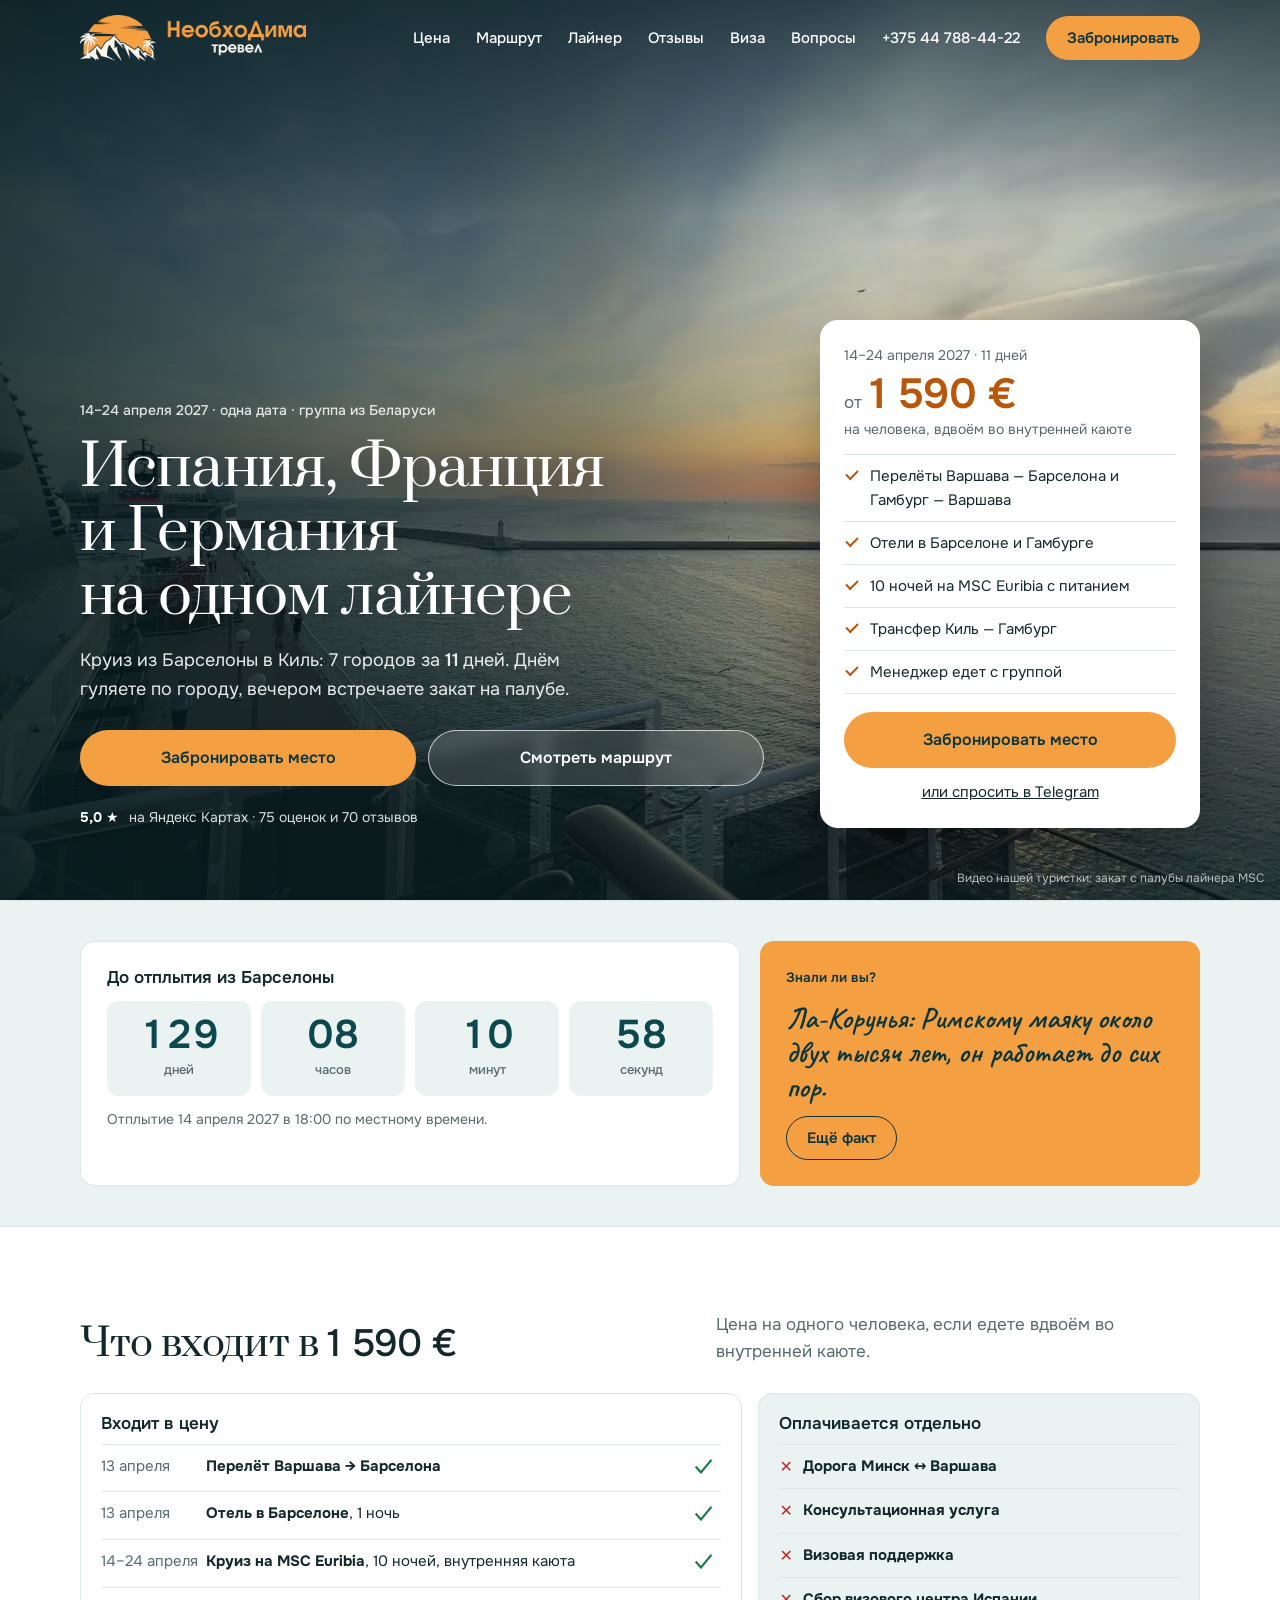
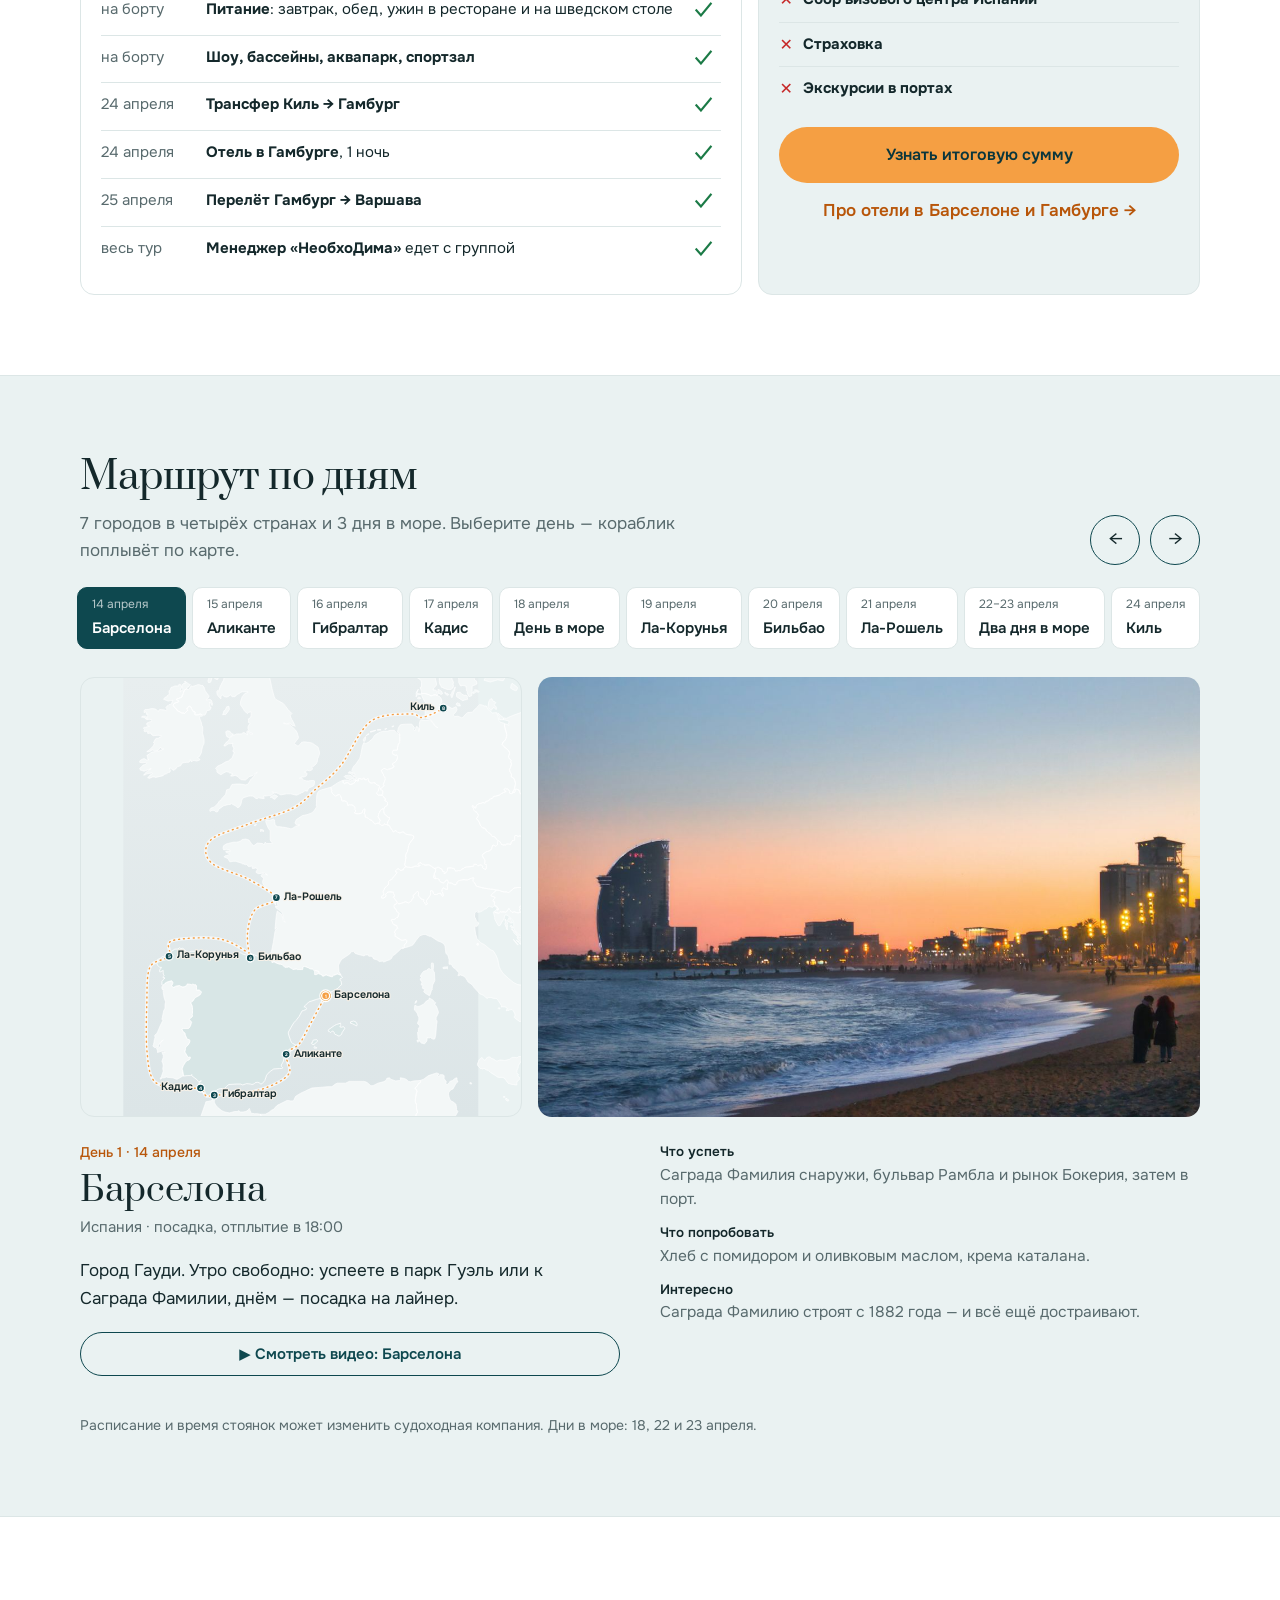
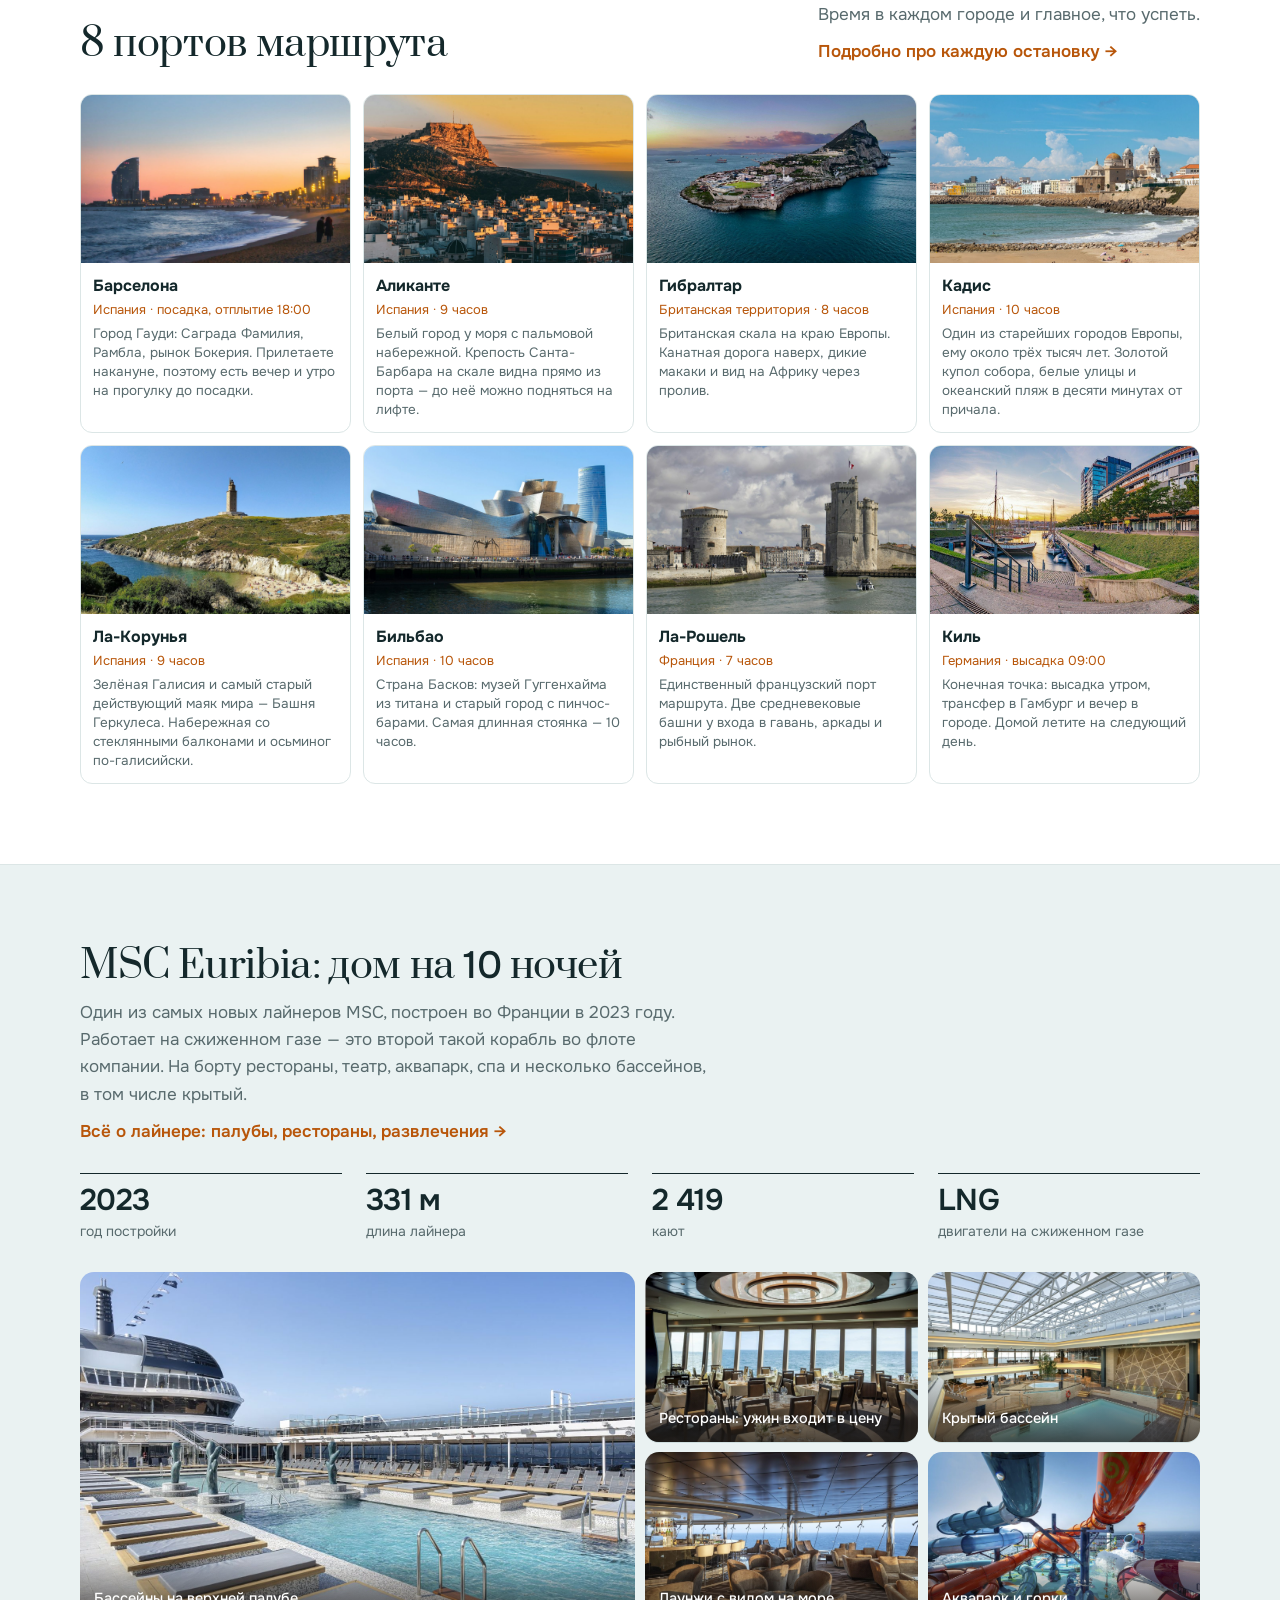
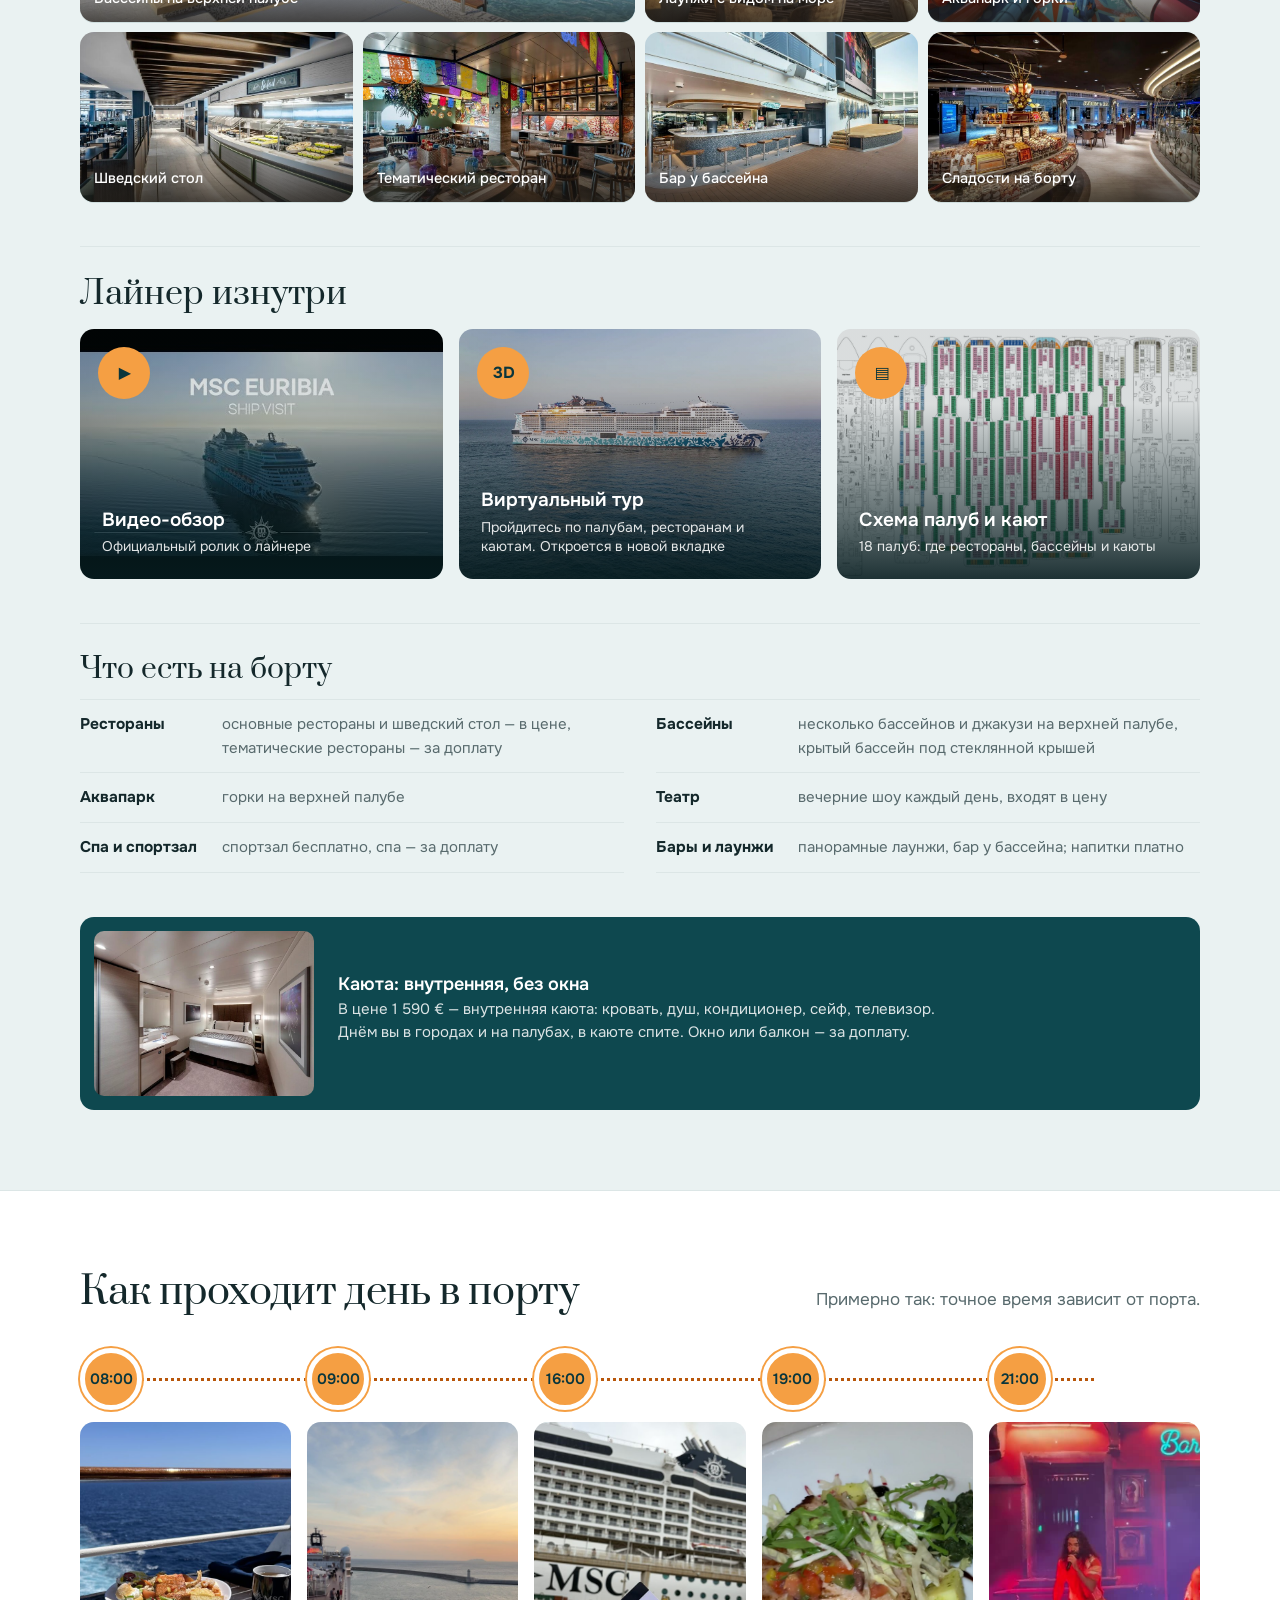
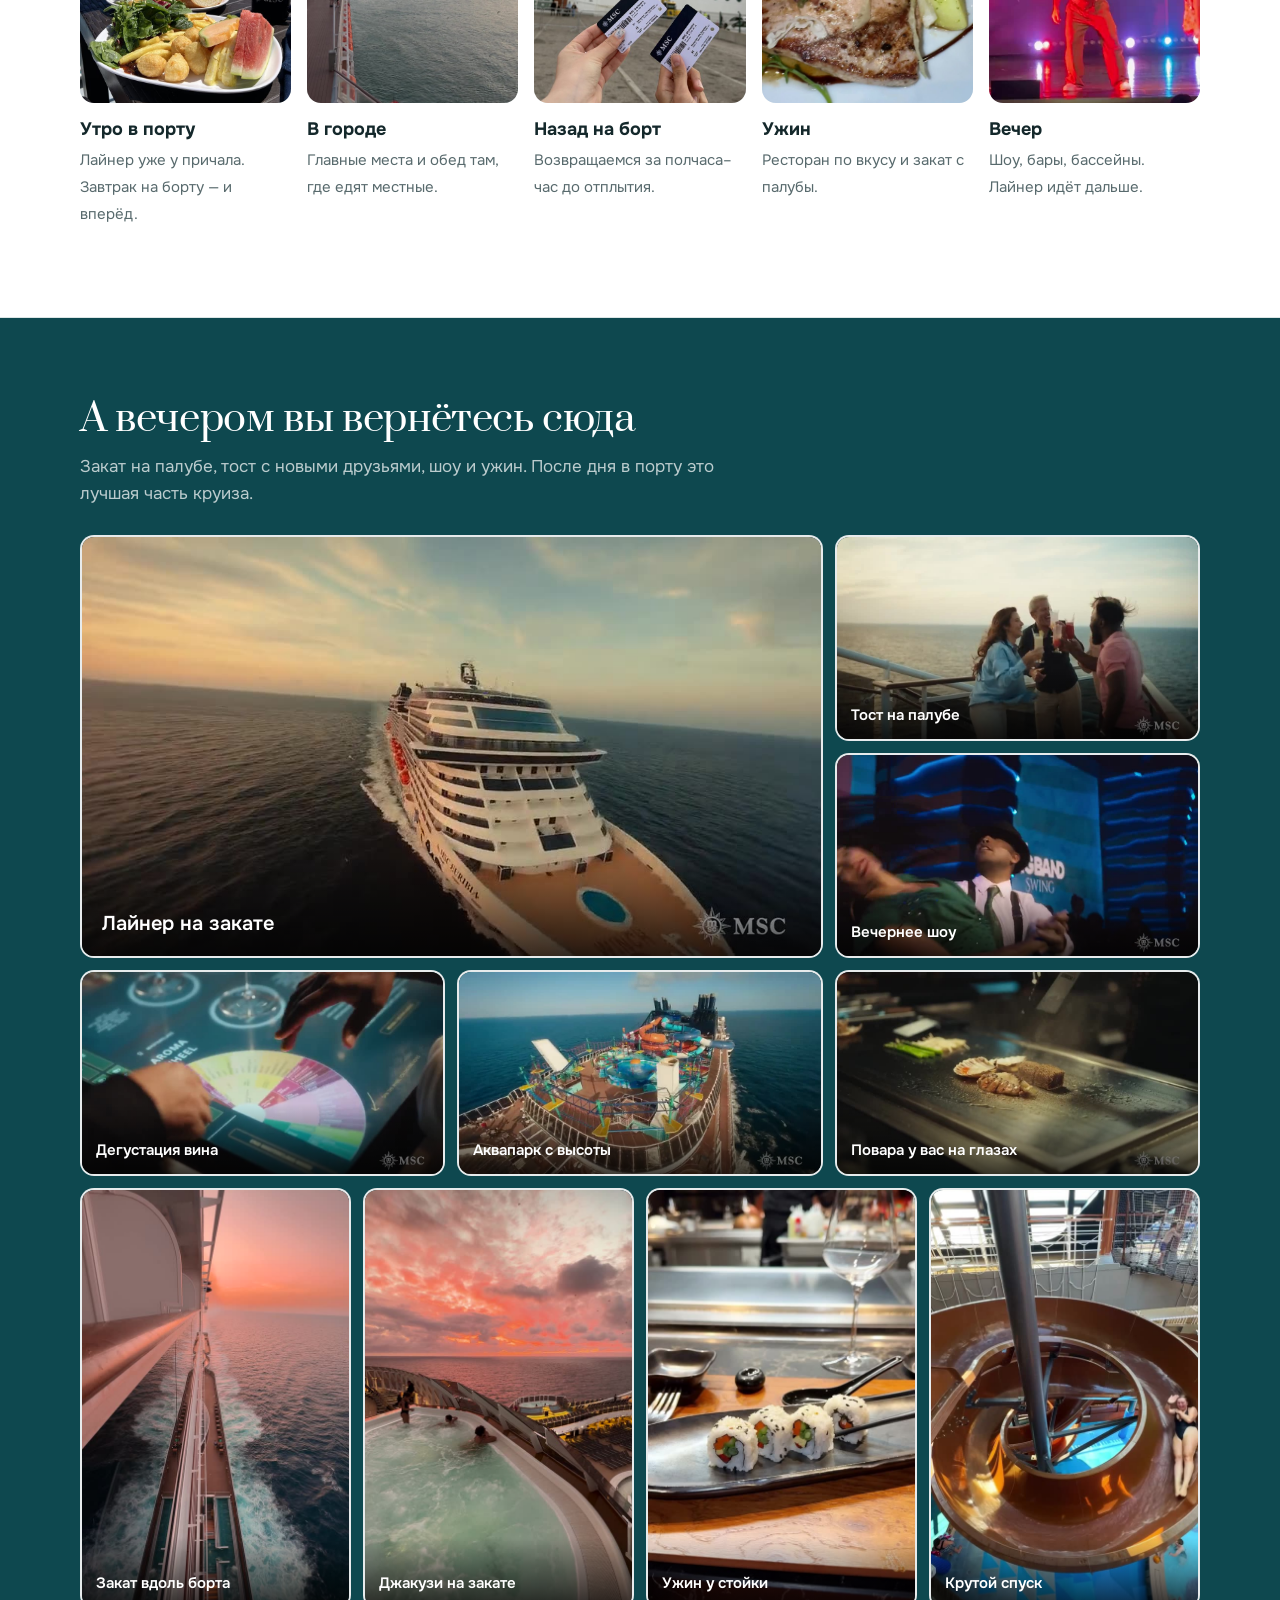
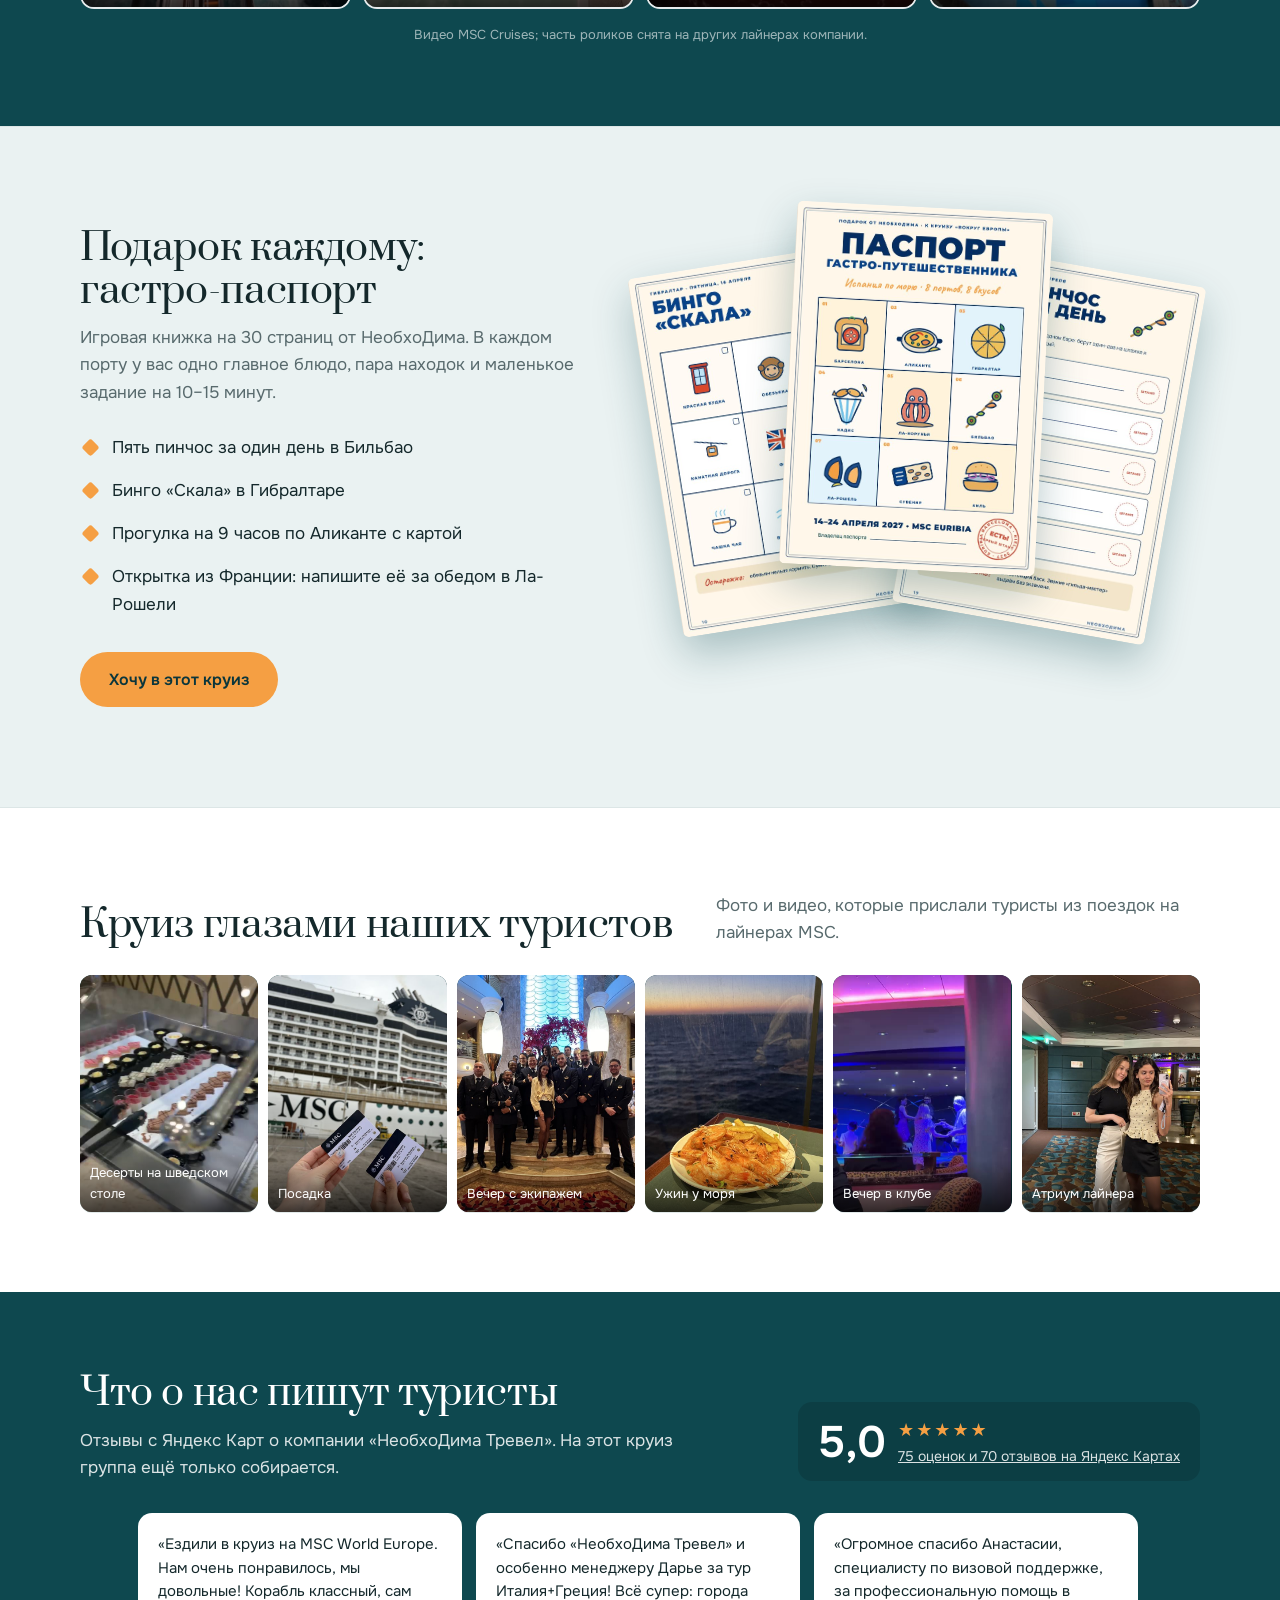
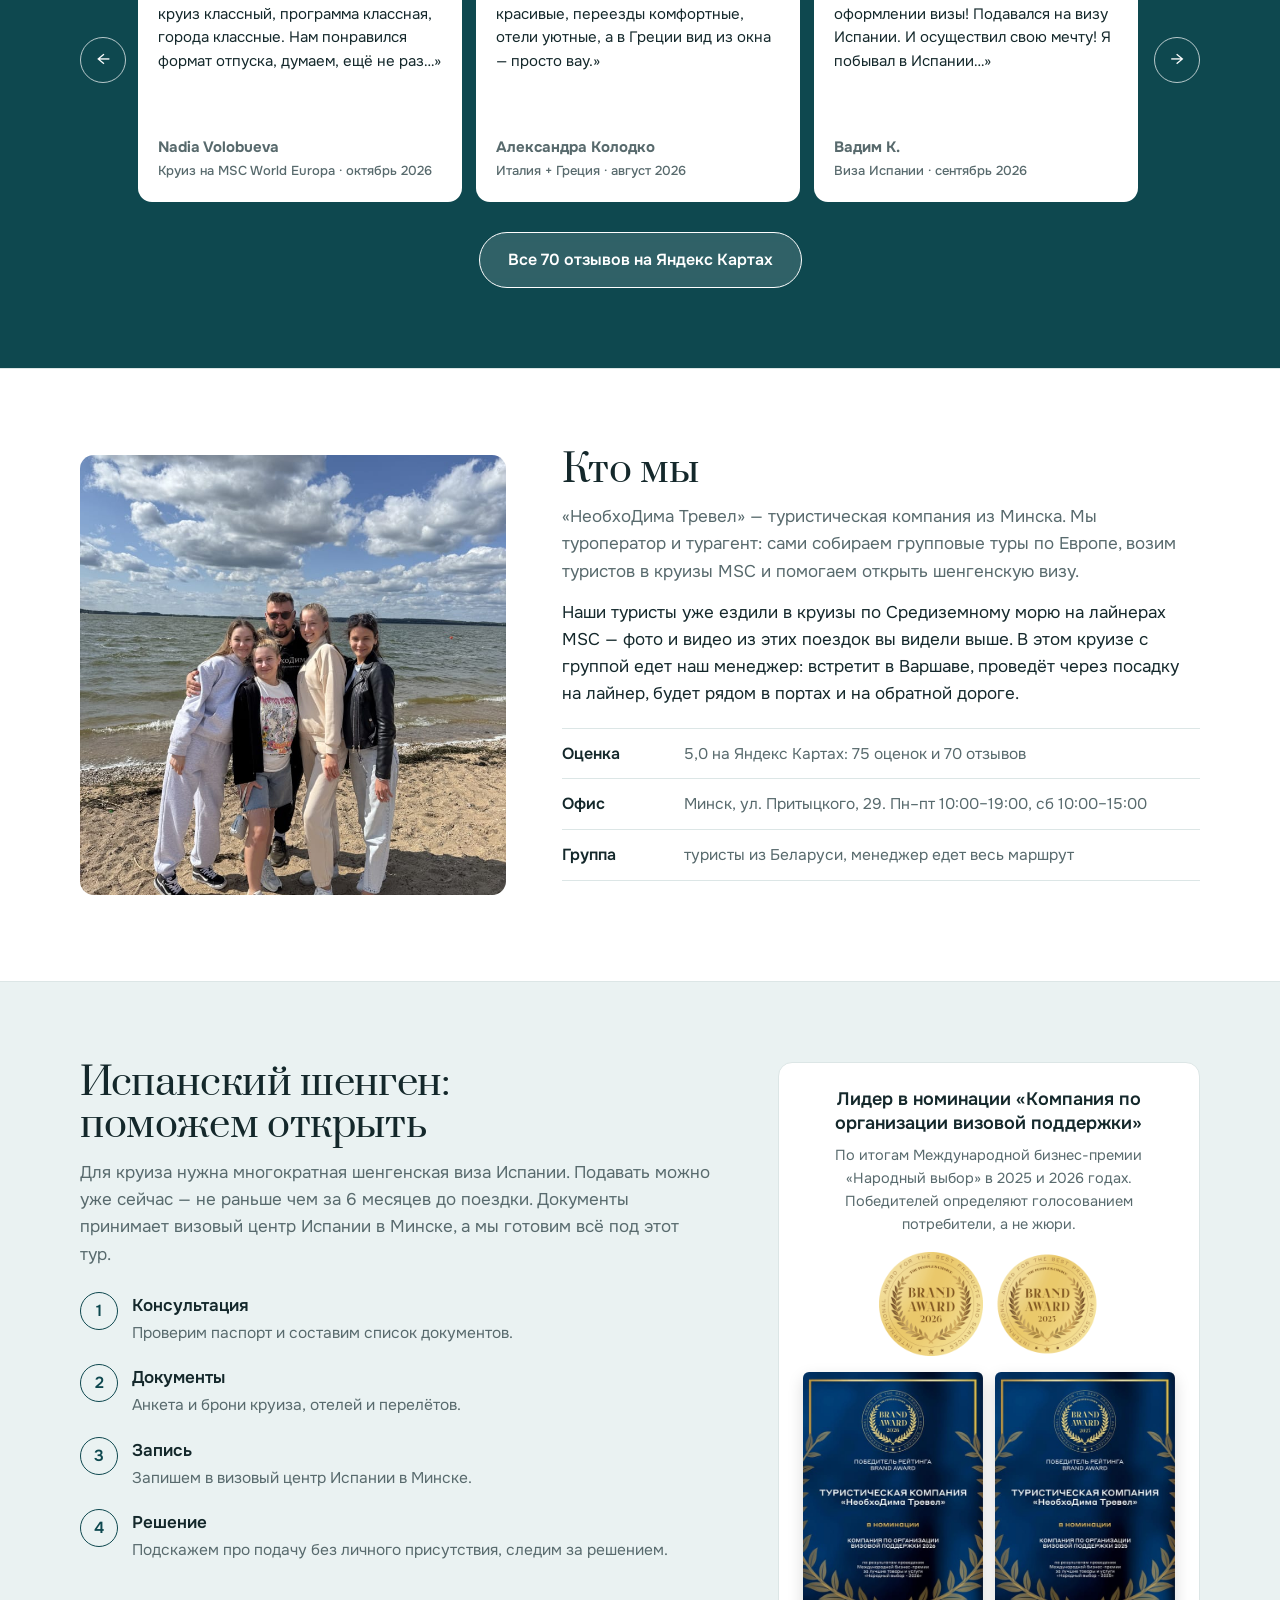
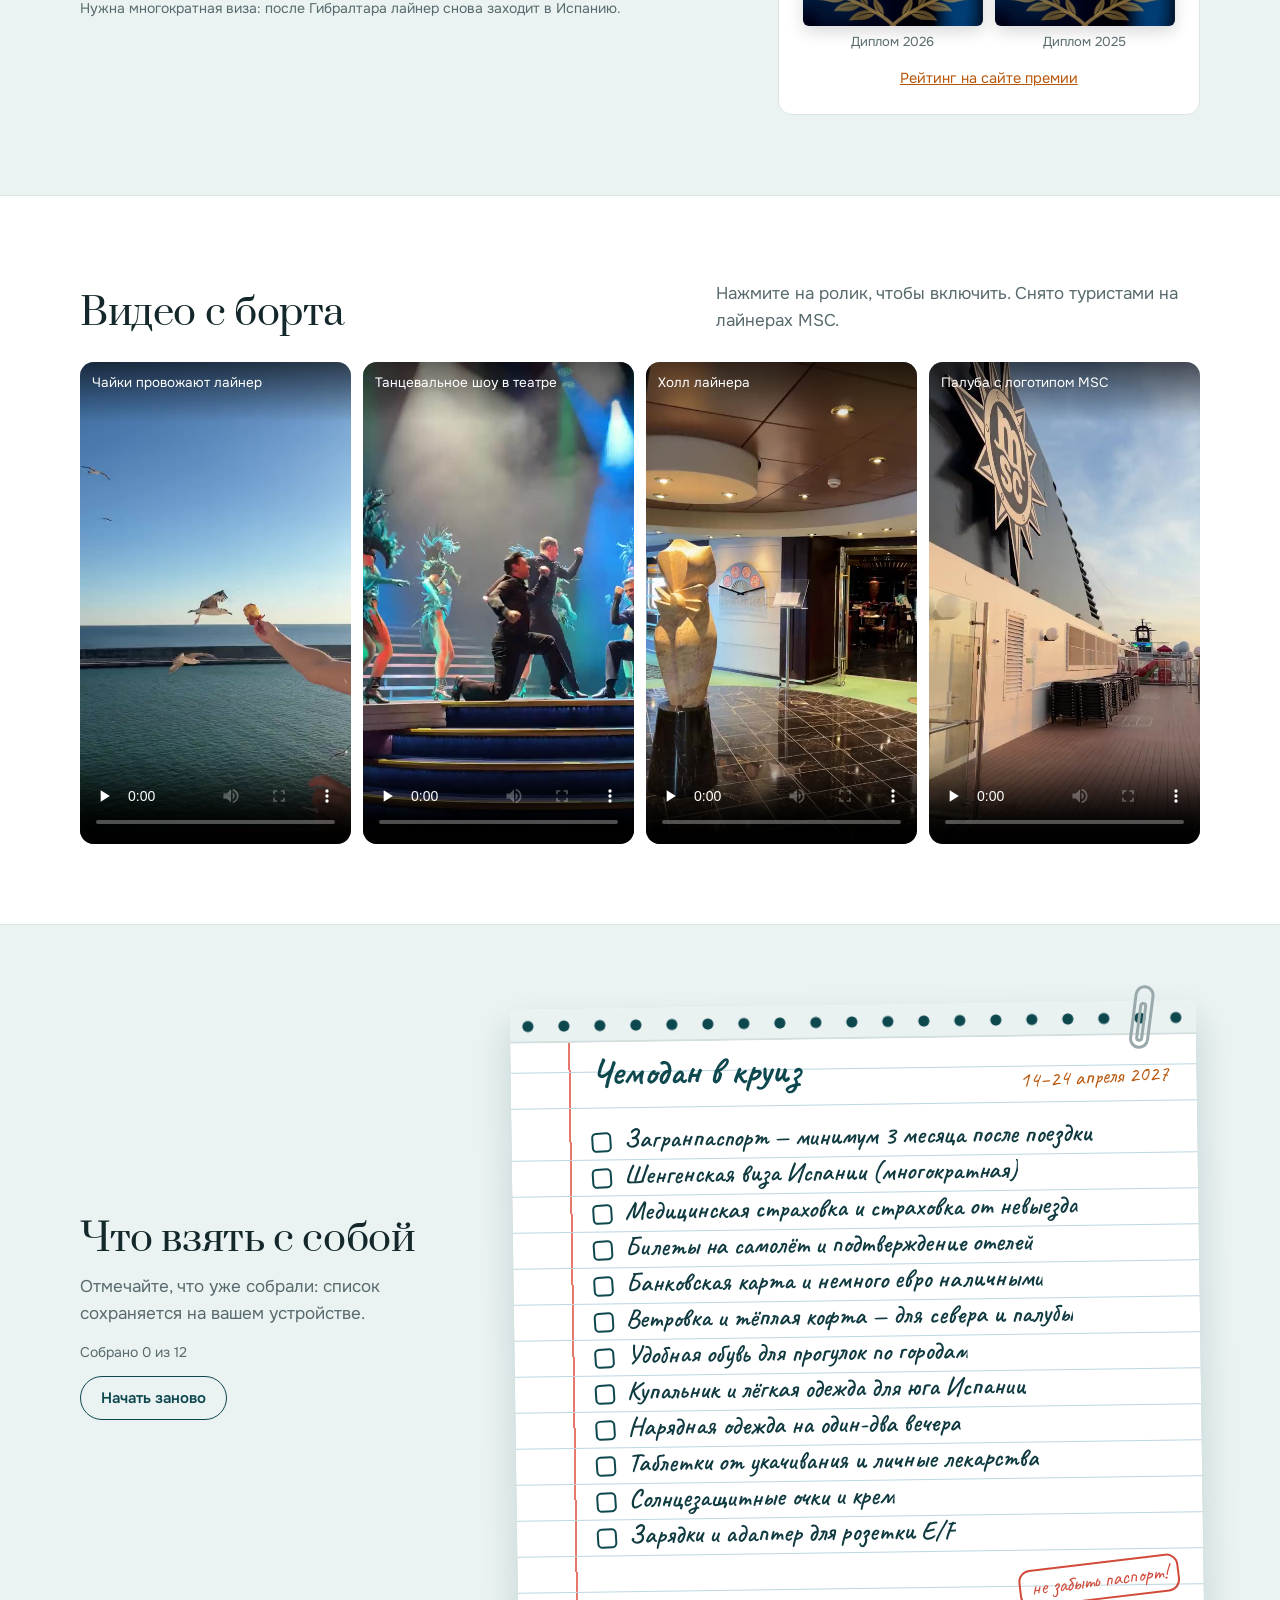
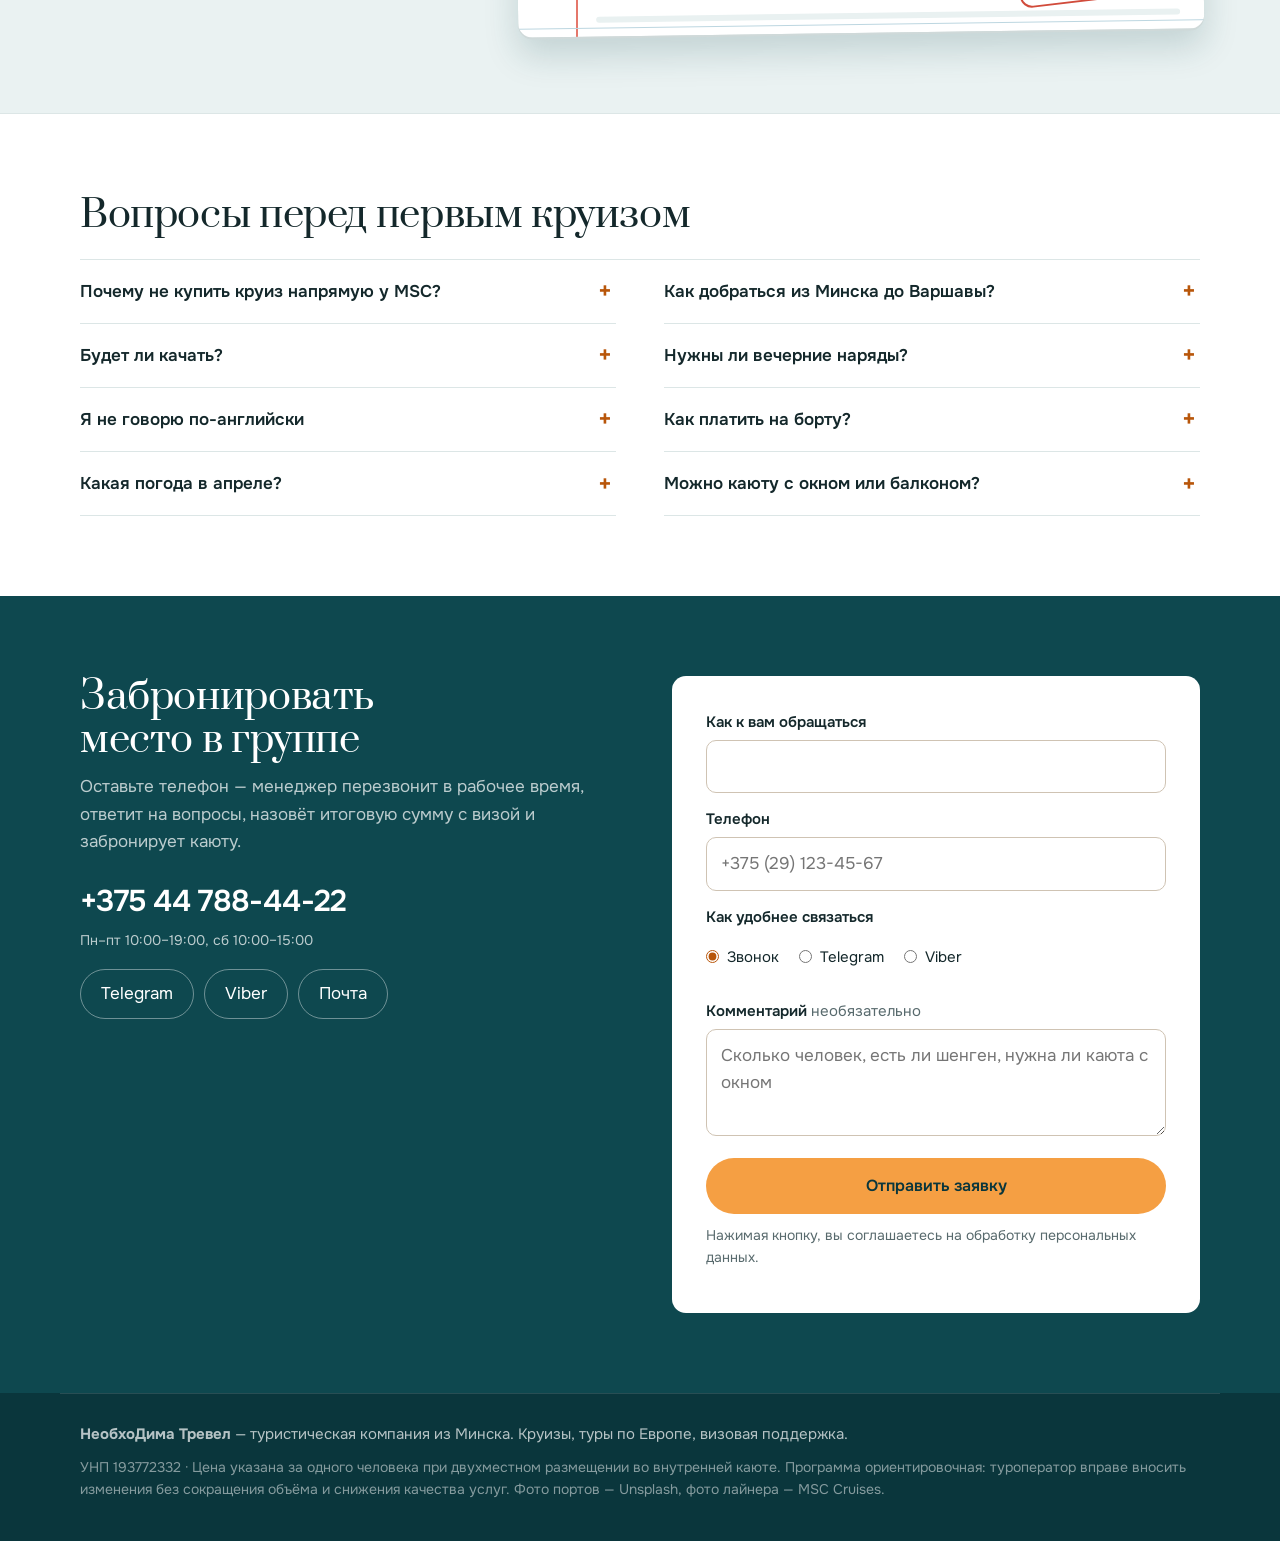
==== commit f3d9f214: "Вернул счётчик, гастро-паспорт, кино-ролики и график дня; починил FAQ и блокнот Co-Authored-By: Clau" ====
--- a/index.html
+++ b/index.html
@@ -13,9 +13,10 @@
 <link rel="preconnect" href="https://fonts.googleapis.com">
 <link rel="preconnect" href="https://fonts.gstatic.com" crossorigin>
 <link href="https://fonts.googleapis.com/css2?family=Prata&family=Onest:wght@400;500;600&display=swap" rel="stylesheet">
+<link href="https://fonts.googleapis.com/css2?family=Caveat:wght@500;600;700&display=swap" rel="stylesheet">
 <link rel="stylesheet" href="style.css?v=8">
 <link rel="stylesheet" href="rich.css?v=5">
-<link rel="stylesheet" href="brand.css?v=6">
+<link rel="stylesheet" href="brand.css?v=9">
 </head>
 <body>
 <a class="skip" href="#main">К содержимому</a>
@@ -54,7 +55,7 @@
       <p class="trust"><b>5,0 ★</b> на Яндекс Картах · 75 оценок и 70 отзывов</p>
     </div>
     <aside class="book-card" aria-label="Стоимость">
-      <p class="bc-dates">14–24 апреля 2027 · 11 дней · <b id="countdown"></b></p>
+      <p class="bc-dates">14–24 апреля 2027 · 11 дней</p>
       <p class="bc-price"><span>от</span> <b>1 590 €</b></p>
       <p class="bc-note">на человека, вдвоём во внутренней каюте</p>
       <ul class="bc-list">
@@ -69,6 +70,21 @@
     </aside>
   </div>
   <p class="vhero-cap">Видео нашей туристки: закат с палубы лайнера MSC</p>
+</section>
+
+<section class="sec" id="schet" aria-label="До отплытия">
+  <div class="wrap widgets">
+    <div class="widget">
+      <h3>До отплытия из Барселоны</h3>
+      <div class="count" id="count" role="timer"><div><b>–</b><span>дней</span></div><div><b>–</b><span>часов</span></div><div><b>–</b><span>минут</span></div><div><b>–</b><span>секунд</span></div></div>
+      <p class="note">Отплытие 14 апреля 2027 в 18:00 по местному времени.</p>
+    </div>
+    <div class="widget didyou">
+      <p class="dy-label">Знали ли вы?</p>
+      <div class="q" id="fact" aria-live="polite"></div>
+      <button class="btn btn-ghost btn-sm" id="nextFact" type="button">Ещё факт</button>
+    </div>
+  </div>
 </section>
 
 <section class="sec" id="vklyucheno" aria-labelledby="incl-h">
@@ -187,17 +203,48 @@
 
 <section class="sec" id="den" aria-labelledby="day-h">
   <div class="wrap">
+    <div class="sec-head row-head">
+      <h2 id="day-h">Как проходит день в порту</h2>
+      <p class="lead">Примерно так: точное время зависит от порта.</p>
+    </div>
+    <ol class="hours">
+      <li><span class="hr">08:00</span><figure><img src="people/lunch.jpg" alt="Завтрак на палубе с видом на море" loading="lazy" width="619" height="1100"></figure><b>Утро в порту</b><span>Лайнер уже у причала. Завтрак на борту — и вперёд.</span></li>
+      <li><span class="hr">09:00</span><figure><img src="people/port-view.jpg" alt="Вид с палубы на порт" loading="lazy" width="506" height="900"></figure><b>В городе</b><span>Главные места и обед там, где едят местные.</span></li>
+      <li><span class="hr">16:00</span><figure><img src="people/cards.jpg" alt="Круизные карты на фоне лайнера" loading="lazy" width="619" height="1100"></figure><b>Назад на борт</b><span>Возвращаемся за полчаса–час до отплытия.</span></li>
+      <li><span class="hr">19:00</span><figure><img src="people/dish.jpg" alt="Ужин в ресторане лайнера" loading="lazy" width="506" height="900"></figure><b>Ужин</b><span>Ресторан по вкусу и закат с палубы.</span></li>
+      <li><span class="hr">21:00</span><figure><video src="people/showv.mp4" poster="people/showv.jpg" muted loop playsinline preload="none" data-auto aria-hidden="true"></video></figure><b>Вечер</b><span>Шоу, бары, бассейны. Лайнер идёт дальше.</span></li>
+    </ol>
+  </div>
+</section>
+
+<section class="sec dark" id="kino" aria-labelledby="cine-h">
+  <div class="wrap">
     <div class="sec-head">
-      <h2 id="day-h">Один день круиза</h2>
-      <p class="lead">Так проходит обычный день, когда лайнер стоит в порту.</p>
-    </div>
-    <ol class="dayline">
-      <li><figure><img src="people/lunch.jpg" alt="Завтрак на палубе с видом на море" loading="lazy" width="619" height="1100"></figure><time>08:00</time><b>Завтрак с видом на море</b><span>Шведский стол на верхней палубе.</span></li>
-      <li><figure><img src="people/port-view.jpg" alt="Вид с палубы на порт" loading="lazy" width="506" height="900"></figure><time>09:00</time><b>Порт</b><span>Сходите на берег: от 7 до 10 часов на город.</span></li>
-      <li><figure><video src="people/sunset.mp4" poster="people/sunset.jpg" muted loop playsinline preload="none" data-auto aria-hidden="true"></video></figure><time>18:00</time><b>Отплытие и закат</b><span>Лайнер уходит, вы — на палубе.</span></li>
-      <li><figure><img src="people/dish.jpg" alt="Ужин в ресторане лайнера" loading="lazy" width="619" height="1100"></figure><time>20:00</time><b>Ужин</b><span>Ресторан входит в цену.</span></li>
-      <li><figure><video src="people/showv.mp4" poster="people/showv.jpg" muted loop playsinline preload="none" data-auto aria-hidden="true"></video></figure><time>22:00</time><b>Шоу</b><span>Театр, бары, дискотека.</span></li>
-    </ol>
+      <h2 id="cine-h">А вечером вы вернётесь сюда</h2>
+      <p class="lead">Закат на палубе, тост с новыми друзьями, шоу и ужин. После дня в порту это лучшая часть круиза.</p>
+    </div>
+    <div class="cine"><figure class="clip big"><img src="promo/aerial.jpg" alt="" loading="lazy"><video data-src="promo/aerial.mp4" muted loop playsinline preload="none" aria-hidden="true"></video><figcaption>Лайнер на закате</figcaption></figure><figure class="clip"><img src="promo/toast.jpg" alt="" loading="lazy"><video data-src="promo/toast.mp4" muted loop playsinline preload="none" aria-hidden="true"></video><figcaption>Тост на палубе</figcaption></figure><figure class="clip"><img src="promo/dance.jpg" alt="" loading="lazy"><video data-src="promo/dance.mp4" muted loop playsinline preload="none" aria-hidden="true"></video><figcaption>Вечернее шоу</figcaption></figure><figure class="clip"><img src="promo/wine.jpg" alt="" loading="lazy"><video data-src="promo/wine.mp4" muted loop playsinline preload="none" aria-hidden="true"></video><figcaption>Дегустация вина</figcaption></figure><figure class="clip"><img src="promo/slides.jpg" alt="" loading="lazy"><video data-src="promo/slides.mp4" muted loop playsinline preload="none" aria-hidden="true"></video><figcaption>Аквапарк с высоты</figcaption></figure><figure class="clip"><img src="promo/chef.jpg" alt="" loading="lazy"><video data-src="promo/chef.mp4" muted loop playsinline preload="none" aria-hidden="true"></video><figcaption>Повара у вас на глазах</figcaption></figure></div>
+    <div class="reels4"><figure class="reel"><img src="promo/v-dance.jpg" alt="" loading="lazy"><video data-src="promo/v-dance.mp4" muted loop playsinline preload="none" aria-hidden="true"></video><figcaption>Закат вдоль борта</figcaption></figure><figure class="reel"><img src="promo/v-jacuzzi.jpg" alt="" loading="lazy"><video data-src="promo/v-jacuzzi.mp4" muted loop playsinline preload="none" aria-hidden="true"></video><figcaption>Джакузи на закате</figcaption></figure><figure class="reel"><img src="promo/v-chef.jpg" alt="" loading="lazy"><video data-src="promo/v-chef.mp4" muted loop playsinline preload="none" aria-hidden="true"></video><figcaption>Ужин у стойки</figcaption></figure><figure class="reel"><img src="promo/v-slide.jpg" alt="" loading="lazy"><video data-src="promo/v-slide.mp4" muted loop playsinline preload="none" aria-hidden="true"></video><figcaption>Крутой спуск</figcaption></figure></div>
+    <p class="credit">Видео MSC Cruises; часть роликов снята на других лайнерах компании.</p>
+  </div>
+</section>
+
+<section class="sec" id="pasport" aria-labelledby="pass-h">
+  <div class="wrap pass-grid">
+    <div>
+      <h2 id="pass-h">Подарок каждому: гастро-паспорт</h2>
+      <p class="lead">Игровая книжка на 30 страниц от НеобхоДима. В каждом порту у вас одно главное блюдо, пара находок и маленькое задание на 10–15 минут.</p>
+      <ul class="pass-list">
+        <li>Пять пинчос за один день в Бильбао</li>
+        <li>Бинго «Скала» в Гибралтаре</li>
+        <li>Прогулка на 9 часов по Аликанте с картой</li>
+        <li>Открытка из Франции: напишите её за обедом в Ла-Рошели</li>
+      </ul>
+      <a class="btn btn-gold" href="#zayavka">Хочу в этот круиз</a>
+    </div>
+    <div class="pass-pages" aria-hidden="true">
+      <img src="passport/passport-bingo.jpg" alt="" loading="lazy"><img src="passport/passport-cover.jpg" alt="" loading="lazy"><img src="passport/passport-pintxos.jpg" alt="" loading="lazy">
+    </div>
   </div>
 </section>
 
@@ -301,7 +348,7 @@
       <button class="btn btn-light-dark btn-sm" type="button" id="packReset">Начать заново</button>
     </div>
     <div class="notebook" role="group" aria-label="Список вещей">
-      <span class="clip" aria-hidden="true"></span>
+      <span class="paperclip" aria-hidden="true"></span>
       <p class="nb-title">Чемодан в круиз</p>
       <p class="nb-date">14–24 апреля 2027</p>
       <ul class="packlist" id="packlist"><li><label><input type="checkbox"><span class="bx" aria-hidden="true"></span><span class="tx">Загранпаспорт — минимум 3 месяца после поездки</span></label></li><li><label><input type="checkbox"><span class="bx" aria-hidden="true"></span><span class="tx">Шенгенская виза Испании (многократная)</span></label></li><li><label><input type="checkbox"><span class="bx" aria-hidden="true"></span><span class="tx">Медицинская страховка и страховка от невыезда</span></label></li><li><label><input type="checkbox"><span class="bx" aria-hidden="true"></span><span class="tx">Билеты на самолёт и подтверждение отелей</span></label></li><li><label><input type="checkbox"><span class="bx" aria-hidden="true"></span><span class="tx">Банковская карта и немного евро наличными</span></label></li><li><label><input type="checkbox"><span class="bx" aria-hidden="true"></span><span class="tx">Ветровка и тёплая кофта — для севера и палубы</span></label></li><li><label><input type="checkbox"><span class="bx" aria-hidden="true"></span><span class="tx">Удобная обувь для прогулок по городам</span></label></li><li><label><input type="checkbox"><span class="bx" aria-hidden="true"></span><span class="tx">Купальник и лёгкая одежда для юга Испании</span></label></li><li><label><input type="checkbox"><span class="bx" aria-hidden="true"></span><span class="tx">Нарядная одежда на один-два вечера</span></label></li><li><label><input type="checkbox"><span class="bx" aria-hidden="true"></span><span class="tx">Таблетки от укачивания и личные лекарства</span></label></li><li><label><input type="checkbox"><span class="bx" aria-hidden="true"></span><span class="tx">Солнцезащитные очки и крем</span></label></li><li><label><input type="checkbox"><span class="bx" aria-hidden="true"></span><span class="tx">Зарядки и адаптер для розетки Е/F</span></label></li></ul>
@@ -315,16 +362,7 @@
 <section class="sec" id="voprosy" aria-labelledby="faq-h">
   <div class="wrap faq-wrap">
     <h2 id="faq-h">Вопросы перед первым круизом</h2>
-    <div class="faq">
-      <details><summary>Почему не купить круиз напрямую у MSC?</summary><p>MSC продаёт только каюту. У нас перелёты, два отеля, трансфер и круиз уже состыкованы, а с группой едет наш менеджер, который говорит по-русски.</p></details>
-      <details><summary>Будет ли качать?</summary><p>Лайнер длиной 331 метр со стабилизаторами. В Средиземном море в апреле обычно спокойно, в Бискайском заливе бывает волна — возьмите таблетки от укачивания.</p></details>
-      <details><summary>Я не говорю по-английски</summary><p>На борту говорят по-английски, русского сервиса нет. Для этого с группой и едет наш менеджер.</p></details>
-      <details><summary>Какая погода в апреле?</summary><p>На юге Испании около 18–22 °C, на севере — в Бильбао, Ла-Рошели и Киле — около 12–16 °C и ветер. Нужна ветровка.</p></details>
-      <details><summary>Как добраться из Минска до Варшавы?</summary><p>Дорога до Варшавы не входит в цену. Поможем организовать трансфер для группы за доплату.</p></details>
-      <details><summary>Нужны ли вечерние наряды?</summary><p>Днём свободная одежда. Один-два вечера праздничные: платье или рубашка с брюками. Смокинг не нужен.</p></details>
-      <details><summary>Как платить на борту?</summary><p>Всё записывается на карту гостя, её привязывают к банковской карте или к депозиту наличными.</p></details>
-      <details><summary>Можно каюту с окном или балконом?</summary><p>Да, за доплату. Менеджер посчитает по наличию кают.</p></details>
-    </div>
+    <div class="faq"><div class="faq-col"><details><summary>Почему не купить круиз напрямую у MSC?</summary><p>MSC продаёт только каюту. У нас перелёты, два отеля, трансфер и круиз уже состыкованы, а с группой едет наш менеджер, который говорит по-русски.</p></details><details><summary>Будет ли качать?</summary><p>Лайнер длиной 331 метр со стабилизаторами. В Средиземном море в апреле обычно спокойно, в Бискайском заливе бывает волна — возьмите таблетки от укачивания.</p></details><details><summary>Я не говорю по-английски</summary><p>На борту говорят по-английски, русского сервиса нет. Для этого с группой и едет наш менеджер.</p></details><details><summary>Какая погода в апреле?</summary><p>На юге Испании около 18–22 °C, на севере — в Бильбао, Ла-Рошели и Киле — около 12–16 °C и ветер. Нужна ветровка.</p></details></div><div class="faq-col"><details><summary>Как добраться из Минска до Варшавы?</summary><p>Дорога до Варшавы не входит в цену. Поможем организовать трансфер для группы за доплату.</p></details><details><summary>Нужны ли вечерние наряды?</summary><p>Днём свободная одежда. Один-два вечера праздничные: платье или рубашка с брюками. Смокинг не нужен.</p></details><details><summary>Как платить на борту?</summary><p>Всё записывается на карту гостя, её привязывают к банковской карте или к депозиту наличными.</p></details><details><summary>Можно каюту с окном или балконом?</summary><p>Да, за доплату. Менеджер посчитает по наличию кают.</p></details></div></div>
   </div>
 </section>
 
@@ -380,7 +418,7 @@
   <a class="mbar-main" href="#zayavka">Забронировать</a>
 </nav>
 
-<script src="app.js?v=10"></script>
+<script src="app.js?v=11"></script>
 <script src="extras.js?v=1"></script>
 </body>
 </html>
--- a/brand.css
+++ b/brand.css
@@ -153,7 +153,6 @@
 .mdl.youtube .mdl-cap{display:none}
 
 /* ===== блокнот: чек-лист ===== */
-@import url("https://fonts.googleapis.com/css2?family=Caveat:wght@500;700&display=swap");
 .pack2{display:grid;gap:32px;align-items:center}
 .pack-intro .small{margin:14px 0 12px}
 .notebook{position:relative;background:#fff;border-radius:6px 6px 14px 14px;padding:76px 26px 26px 78px;box-shadow:0 2px 0 #cfd9d9,0 18px 34px rgba(14,72,79,.18);transform:rotate(-.8deg);
@@ -161,8 +160,8 @@
   background-position:0 76px,0 0;background-repeat:repeat-y,no-repeat}
 .notebook:before{content:"";position:absolute;top:0;left:0;right:0;height:34px;border-radius:6px 6px 0 0;
   background:radial-gradient(circle at 18px 17px,#0E484F 0 5px,transparent 6px) 0 0/36px 34px repeat-x,#E9F1F1;box-shadow:inset 0 -2px 0 #d3dede}
-.clip{position:absolute;top:-16px;right:44px;width:20px;height:64px;border:3px solid #9AA9AB;border-radius:10px;transform:rotate(8deg);z-index:2}
-.clip:after{content:"";position:absolute;left:3px;top:14px;width:8px;height:40px;border:3px solid #9AA9AB;border-radius:8px}
+.paperclip{position:absolute;top:-16px;right:44px;width:20px;height:64px;border:3px solid #9AA9AB;border-radius:10px;transform:rotate(8deg);z-index:2}
+.paperclip:after{content:"";position:absolute;left:3px;top:14px;width:8px;height:40px;border:3px solid #9AA9AB;border-radius:8px}
 .nb-title{font-family:"Caveat",cursive;font-weight:700;font-size:38px;line-height:1;color:#0E484F;position:absolute;top:44px;left:78px;margin:0;transform:translateY(-12px)}
 .nb-date{position:absolute;top:48px;right:26px;margin:0;font-family:"Caveat",cursive;font-size:22px;color:#B8560A;transform:rotate(-2deg)}
 .notebook .packlist{display:block;margin:0;padding:0;list-style:none}
@@ -217,3 +216,96 @@
 .mdl-cap a{color:var(--accent)}
 .mdl.youtube .mdl-cap{display:block;background:#0A363C;color:#fff;border-radius:0 0 12px 12px;text-align:center}
 .mdl.youtube .mdl-cap a{color:var(--orange)}
+
+/* ===== порядок цветов разделов ===== */
+#vklyucheno.sec,#porty.sec,#den.sec,#turisty.sec,#o-nas.sec,#chemodan.sec{background:#fff}
+#schet.sec,#marshrut.sec,#layner.sec,#pasport.sec,#video.sec,#viza.sec,#voprosy.sec{background:var(--bg2)}
+#kino.sec,#otzyvy.sec{background:var(--dark)}
+
+/* ===== счётчик и «Знали ли вы?» ===== */
+#schet.sec{padding:40px 0}
+.widgets{display:grid;gap:16px}
+.widget{background:#fff;border-radius:var(--r);padding:26px;border:1px solid var(--line)}
+.widget h3{font-family:var(--body);font-weight:600;font-size:17px;margin-bottom:14px}
+.count{display:grid;grid-template-columns:repeat(4,1fr);gap:10px}
+.count div{background:var(--bg2);border-radius:12px;padding:14px 4px;text-align:center}
+.count b{display:block;font-family:var(--body);font-weight:600;font-size:clamp(26px,4vw,40px);line-height:1;color:var(--dark);letter-spacing:-.02em;font-variant-numeric:tabular-nums}
+.count span{font-size:13px;color:var(--muted);font-weight:500}
+.widget .note{margin-top:12px;font-size:14px;color:var(--muted)}
+.didyou{background:var(--orange);border:0;display:flex;flex-direction:column;justify-content:space-between;gap:12px}
+.dy-label{font-size:13.5px;font-weight:600;color:#0A363C}
+.didyou .q{font-family:"Caveat",cursive;font-weight:600;font-size:clamp(24px,2.6vw,30px);line-height:1.15;color:#0A363C;min-height:96px}
+.didyou .btn-ghost{align-self:flex-start;color:#0A363C;border-color:#0A363C}
+.didyou .btn-ghost:hover{background:#0A363C;color:#fff}
+@media (min-width:900px){.widgets{grid-template-columns:1.2fr .8fr;gap:20px}}
+
+/* ===== график дня по часам ===== */
+.hours{list-style:none;display:grid;grid-auto-flow:column;grid-auto-columns:minmax(210px,1fr);gap:16px;overflow-x:auto;scroll-snap-type:x mandatory;padding:6px 0 10px;position:relative;margin-top:8px}
+.hours li{position:relative;scroll-snap-align:start;padding-top:74px}
+.hours li:before{content:"";position:absolute;left:0;right:-16px;top:30px;border-top:3px dotted var(--accent)}
+.hours li:last-child:before{right:50%}
+.hours .hr{position:absolute;left:0;top:0;width:62px;height:62px;border-radius:50%;background:var(--orange);border:5px solid #fff;box-shadow:0 0 0 2px var(--orange);display:grid;place-items:center;font-family:var(--body);font-weight:600;font-size:15px;color:#0A363C;z-index:1}
+.hours figure{position:relative;margin:0 0 12px;aspect-ratio:3/4;border-radius:var(--r);overflow:hidden;background:var(--bg2)}
+.hours img,.hours video{position:absolute;inset:0;width:100%;height:100%;object-fit:cover}
+.hours li b{display:block;font-size:18px;margin-bottom:2px}
+.hours li > span:not(.hr){font-size:15px;color:var(--muted);line-height:1.45}
+@media (min-width:1100px){.hours{grid-auto-columns:minmax(0,1fr);overflow:visible}}
+
+/* ===== кино ===== */
+.cine{display:grid;grid-template-columns:1fr 1fr;gap:12px;margin-top:26px}
+.clip,.reel{position:relative;margin:0;border-radius:var(--r);overflow:hidden;background:#0A363C;border:2px solid rgba(255,255,255,.9)}
+.clip{aspect-ratio:16/9}
+.clip.big{grid-column:span 2}
+.clip img,.clip video,.reel img,.reel video{position:absolute;inset:0;width:100%;height:100%;object-fit:cover}
+.clip video,.reel video{opacity:0;transition:opacity .5s}
+.clip video.on,.reel video.on{opacity:1}
+.clip figcaption,.reel figcaption{position:absolute;left:0;right:0;bottom:0;padding:34px 14px 12px;background:linear-gradient(transparent,rgba(0,0,0,.72));color:#fff;font-weight:600;font-size:15px}
+.clip.big figcaption{font-size:20px;padding:50px 20px 16px}
+.reels4{display:grid;grid-template-columns:1fr 1fr;gap:12px;margin-top:12px}
+.reel{aspect-ratio:9/14}
+.credit{margin-top:16px;font-size:13px;color:rgba(255,255,255,.6);text-align:center}
+@media (min-width:900px){.cine{grid-template-columns:repeat(3,1fr)}.clip.big{grid-column:span 2;grid-row:span 2;aspect-ratio:auto}.reels4{grid-template-columns:repeat(4,1fr)}}
+
+/* ===== гастро-паспорт ===== */
+.pass-grid{display:grid;gap:36px;align-items:center}
+.pass-list{list-style:none;margin:20px 0 26px}
+.pass-list li{position:relative;padding:8px 0 8px 32px;font-size:17px}
+.pass-list li:before{content:"";position:absolute;left:4px;top:15px;width:13px;height:13px;background:var(--orange);transform:rotate(45deg);border-radius:3px}
+.pass-pages{position:relative;height:420px}
+.pass-pages img{position:absolute;width:min(46%,260px);border-radius:6px;box-shadow:0 18px 40px rgba(14,72,79,.3);background:#fff;transition:transform .35s}
+.pass-pages img:nth-child(1){left:2%;top:50px;transform:rotate(-9deg)}
+.pass-pages img:nth-child(2){left:26%;top:0;transform:rotate(3deg);z-index:2}
+.pass-pages img:nth-child(3){left:50%;top:56px;transform:rotate(10deg);z-index:1}
+.pass-pages:hover img:nth-child(1){transform:rotate(-13deg) translateX(-12px)}
+.pass-pages:hover img:nth-child(3){transform:rotate(14deg) translateX(12px)}
+@media (min-width:900px){.pass-grid{grid-template-columns:1fr 1.1fr;gap:56px}.pass-pages{height:520px}}
+
+/* ===== FAQ: две независимые колонки ===== */
+.faq{columns:auto;display:grid;gap:0 48px;max-width:none}
+.faq-col{min-width:0}
+@media (min-width:900px){.faq{grid-template-columns:1fr 1fr;align-items:start}}
+.faq details{break-inside:auto}
+
+/* ===== подписи к фото в ленте ===== */
+.strip figcaption,.mosaic figcaption{color:#fff}
+
+/* ===== схема палуб: увеличение без размытия ===== */
+.mdl.image.zoom img{width:auto;max-width:none}
+
+/* ===== блокнот: строки на линиях, крупный читаемый шрифт ===== */
+.notebook{padding:116px 28px 80px 80px;
+  background-image:repeating-linear-gradient(transparent 0 35px,#BCD6E0 35px 36px),linear-gradient(90deg,transparent 58px,#E5776B 58px 60px,transparent 60px);
+  background-position:0 116px,0 0}
+.nb-title{top:46px;left:80px;font-size:36px;transform:none}
+.nb-date{top:58px;right:28px;font-size:22px}
+.notebook .packlist li{height:36px}
+.notebook .packlist label{height:36px;line-height:36px;gap:12px;font-family:"Caveat",cursive;font-weight:600;font-size:23px;color:#0F3A40}
+.notebook .tx{white-space:nowrap;overflow:hidden;text-overflow:ellipsis;position:relative;top:-3px}
+.bx{width:20px;height:20px}
+@media (max-width:640px){.notebook{padding:104px 12px 76px 60px;background-image:repeating-linear-gradient(transparent 0 35px,#BCD6E0 35px 36px),linear-gradient(90deg,transparent 44px,#E5776B 44px 46px,transparent 46px);background-position:0 104px,0 0}.nb-title{left:60px;top:42px;font-size:30px}.nb-date{top:54px;right:14px;font-size:19px}.notebook .packlist li{height:auto}.notebook .packlist label{height:auto;min-height:36px;line-height:1.1;font-size:21px;padding:4px 0}.notebook .tx{white-space:normal;top:0}}
+
+#video.sec,#o-nas.sec,#voprosy.sec{background:#fff}
+#chemodan.sec{background:var(--bg2)}
+
+.notebook .packlist label{font-size:26px}
+@media (max-width:640px){.notebook .packlist label{font-size:23px}}
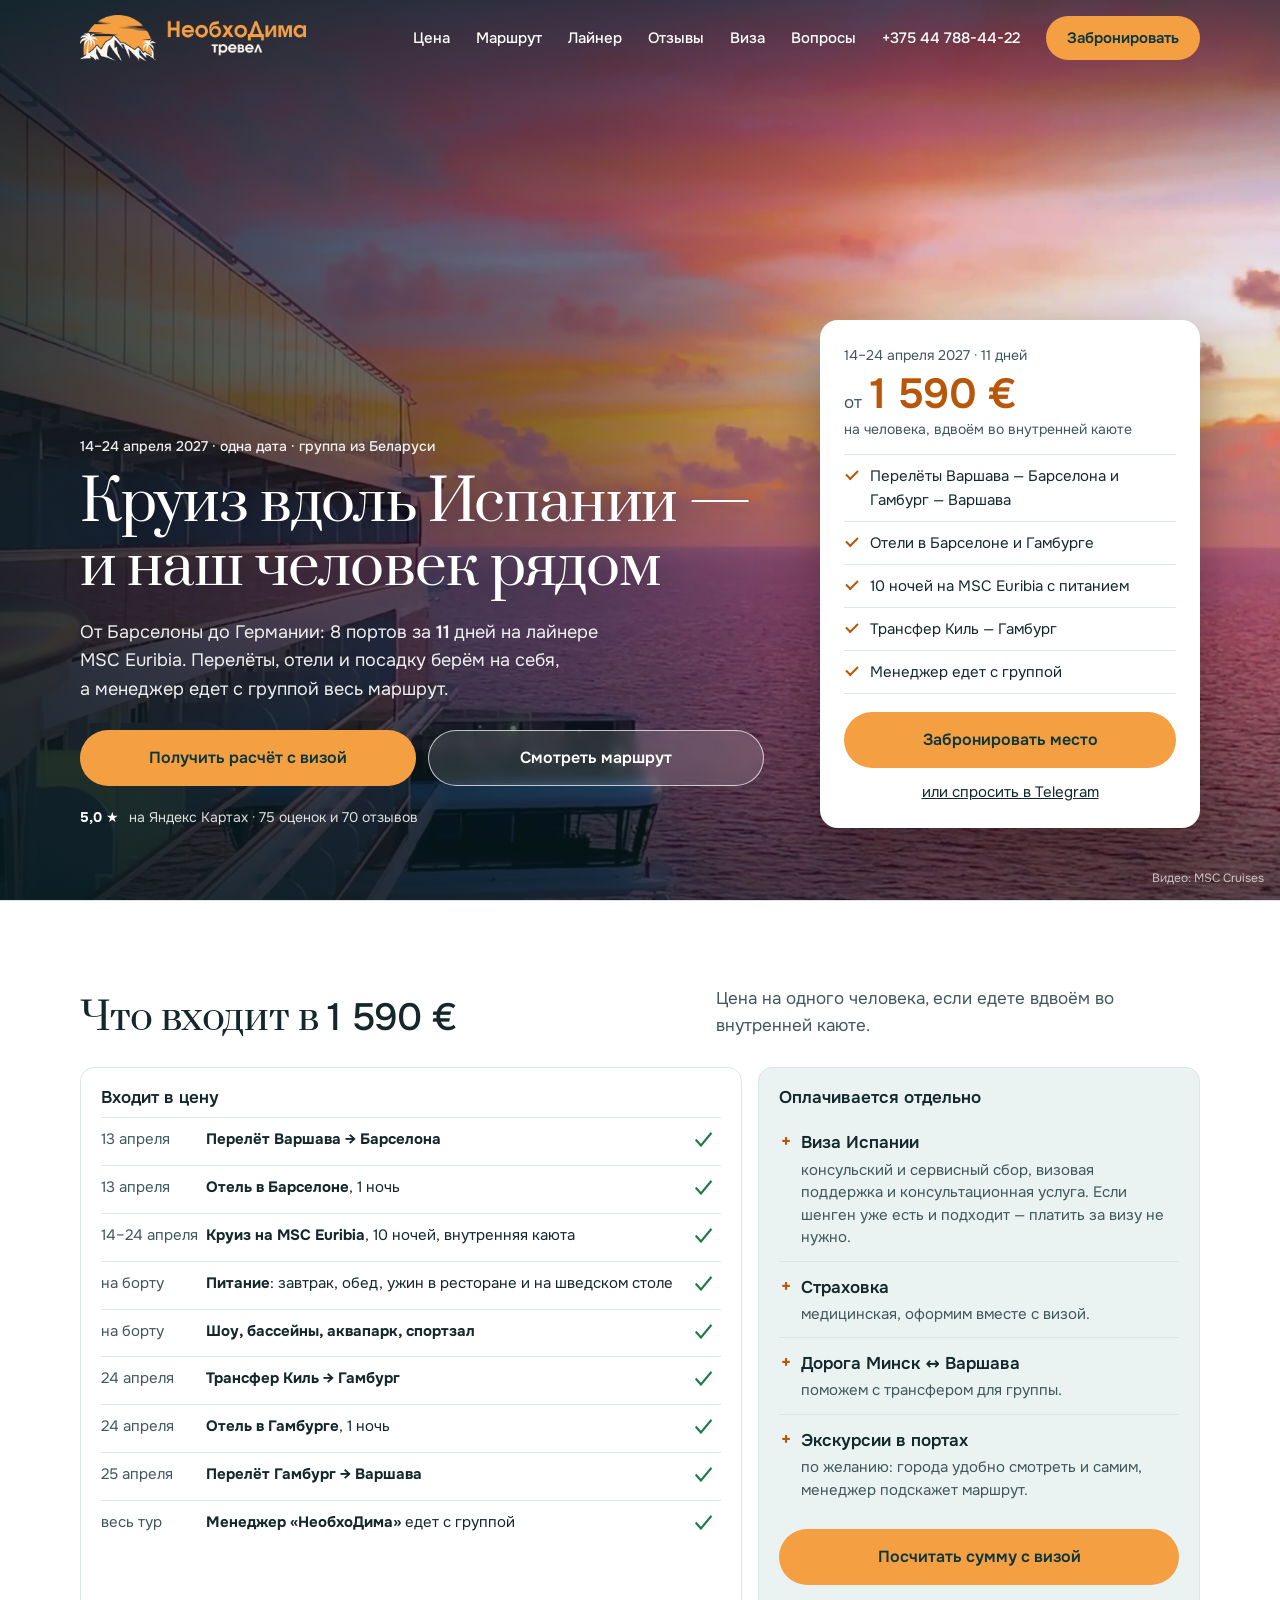
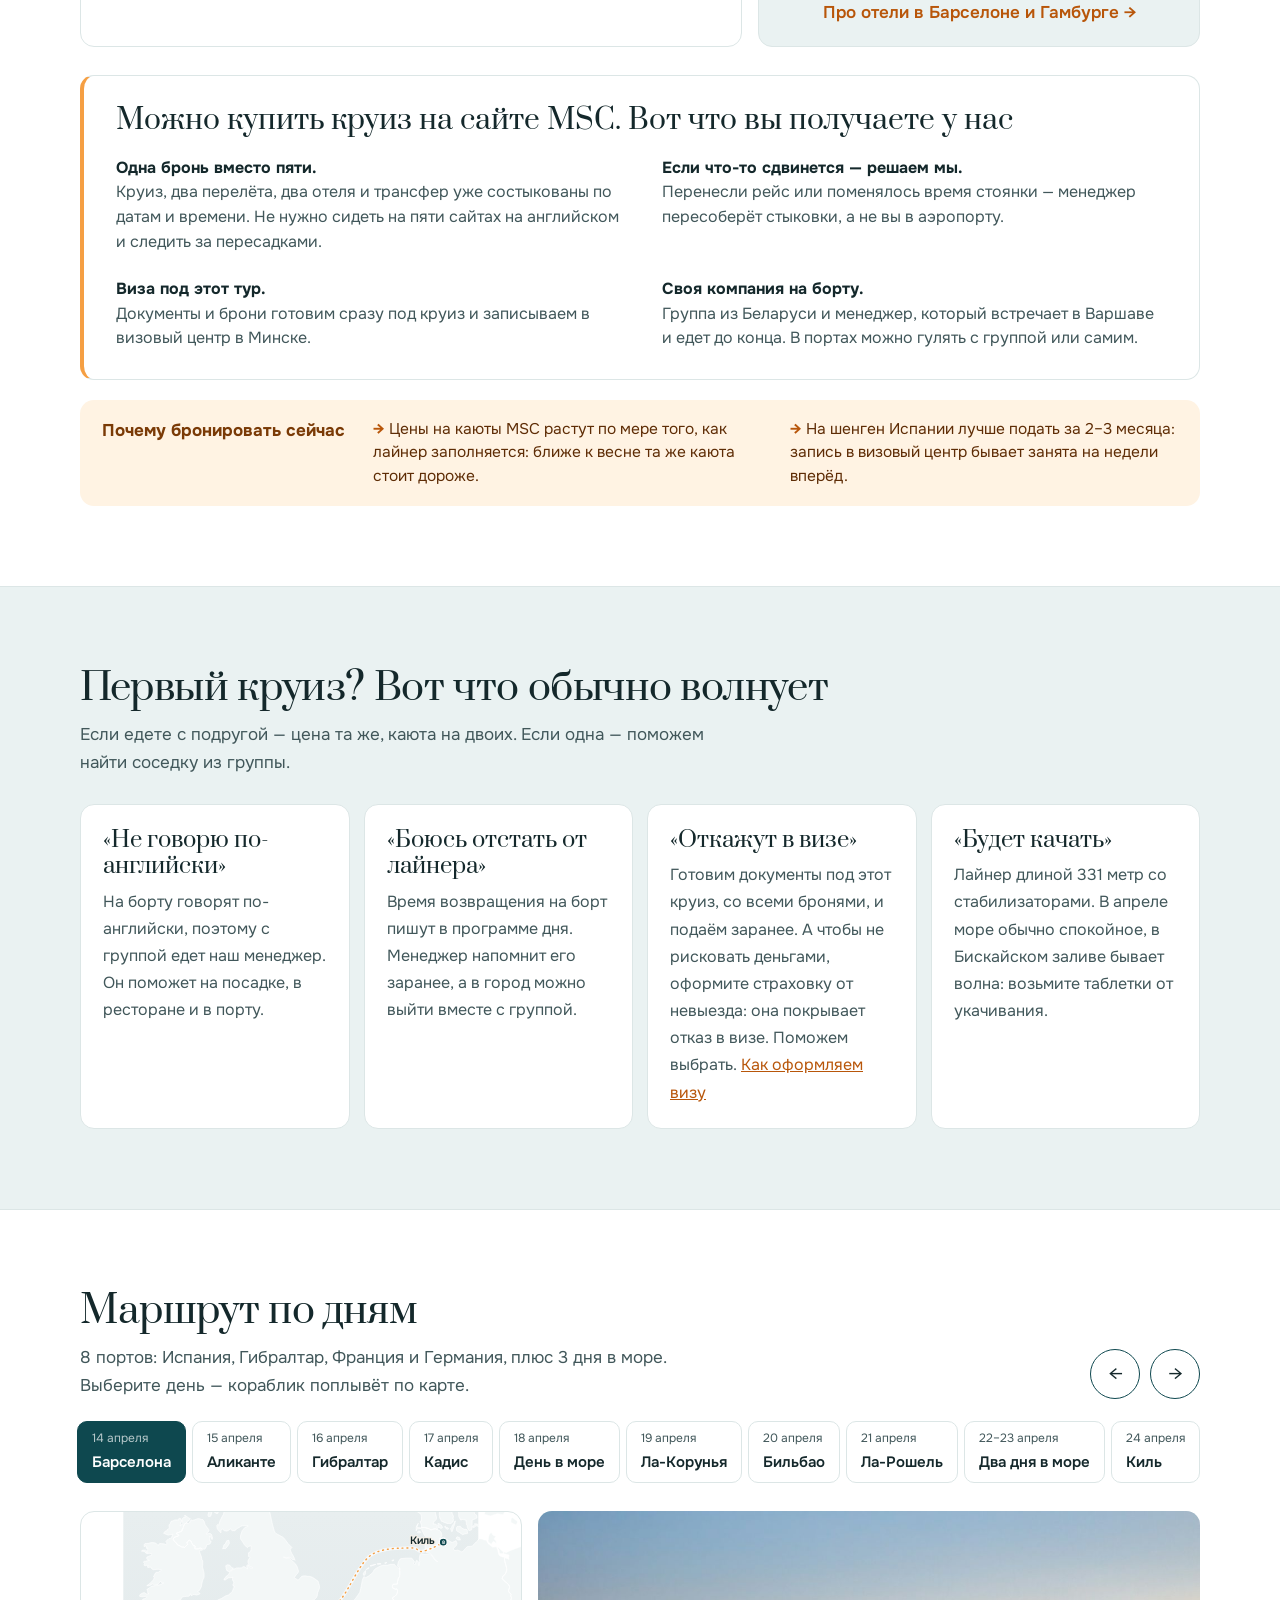
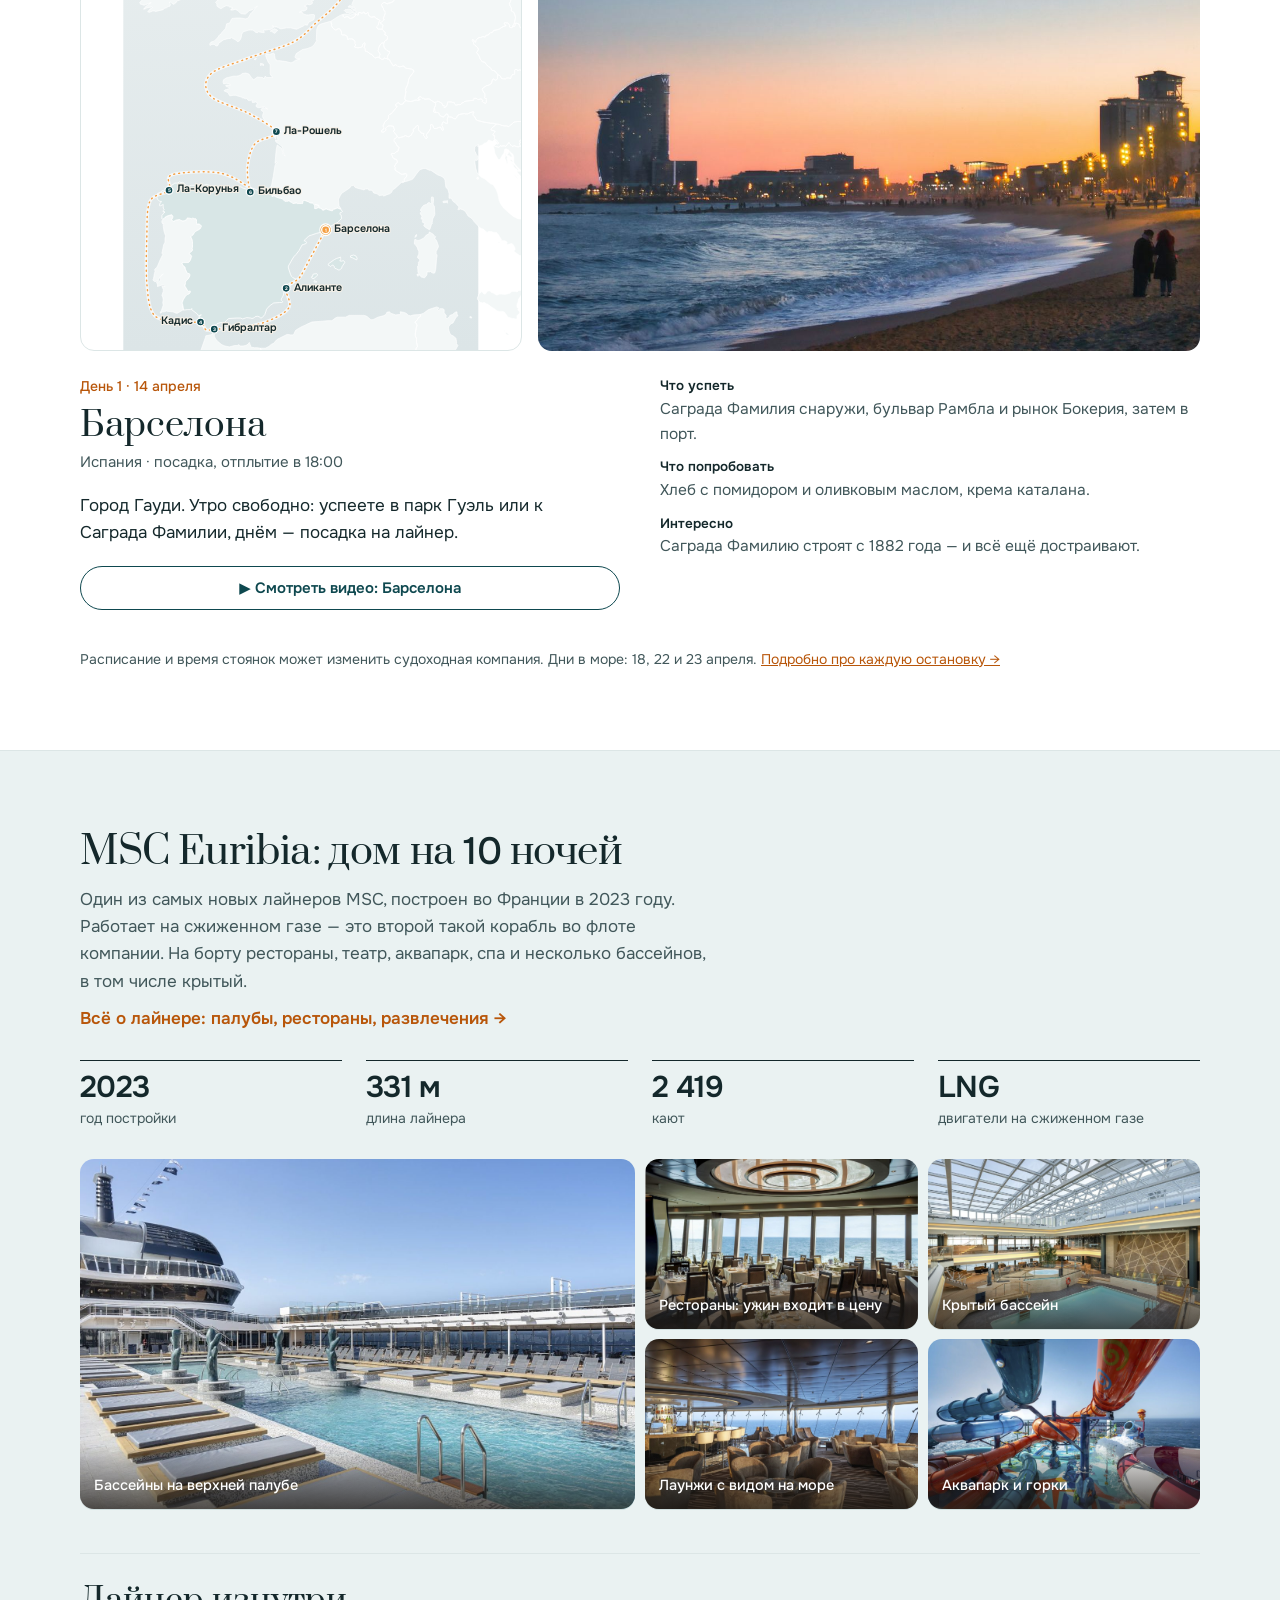
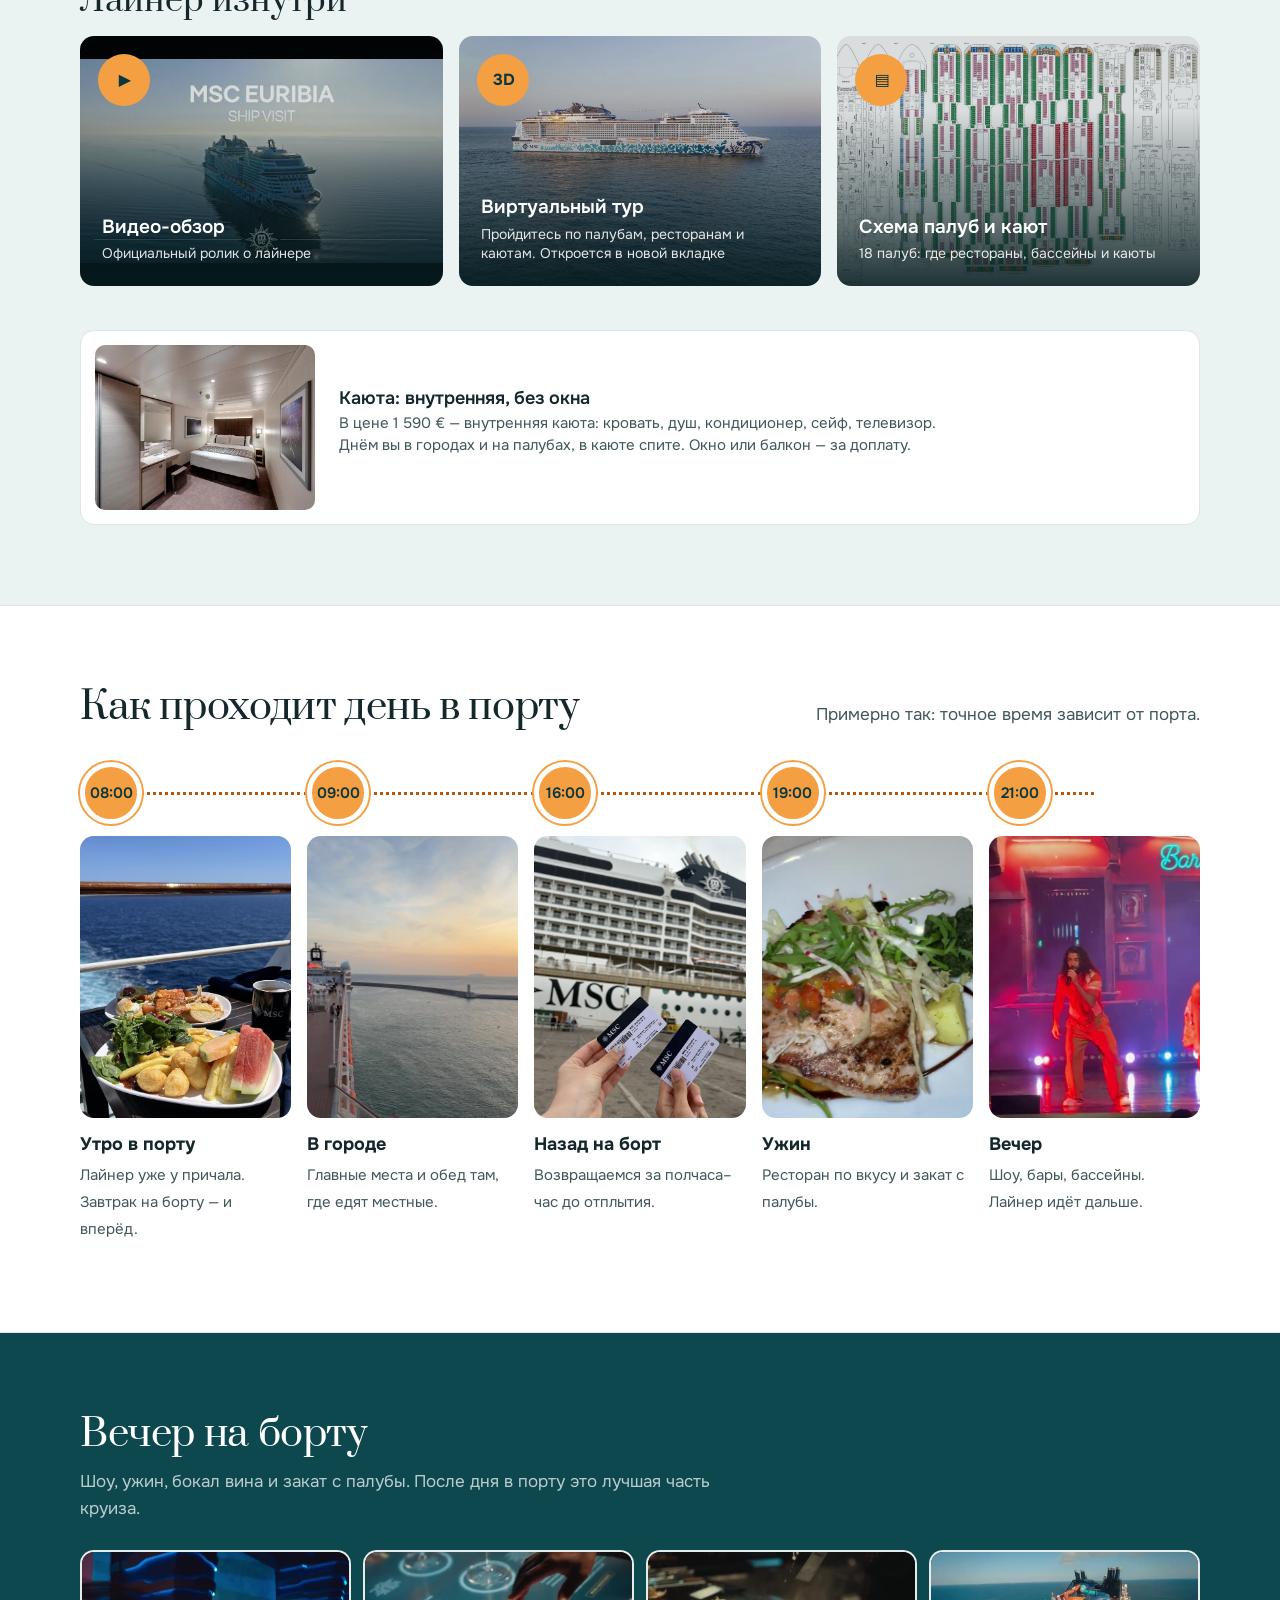
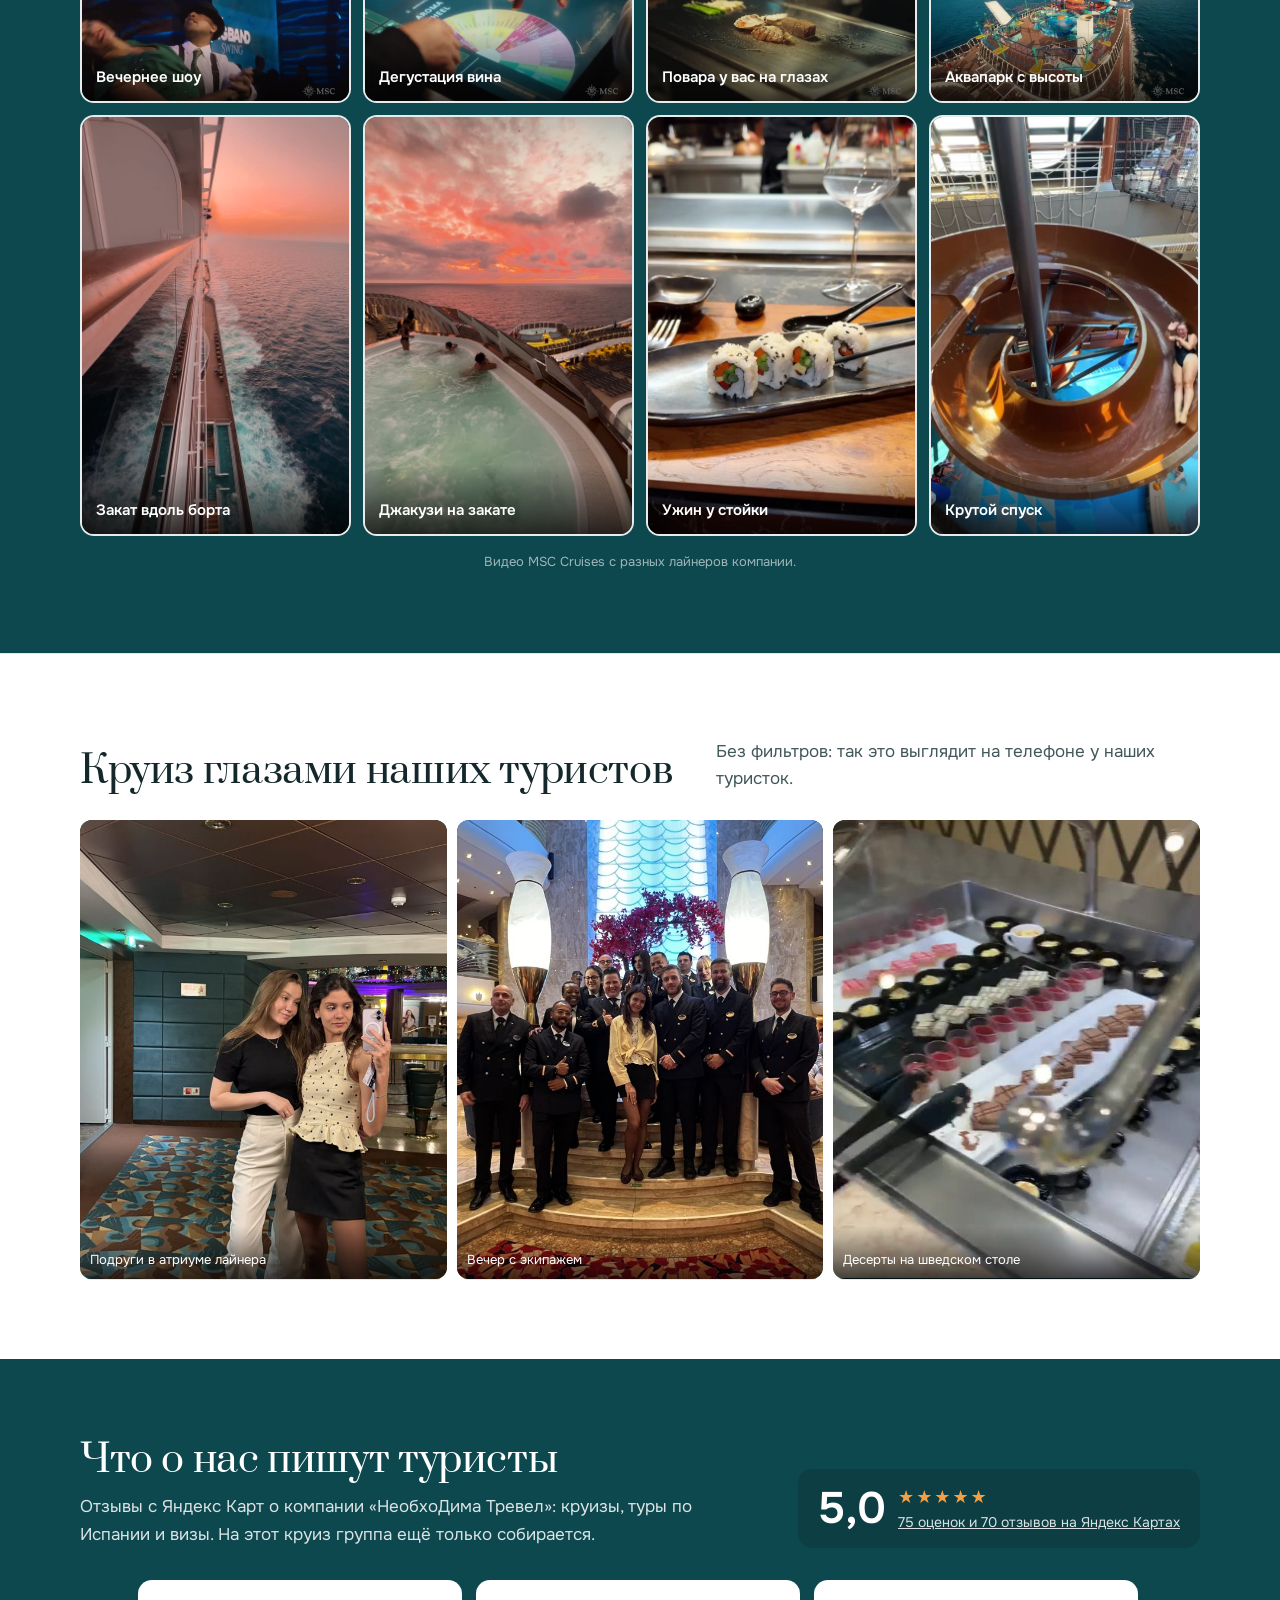
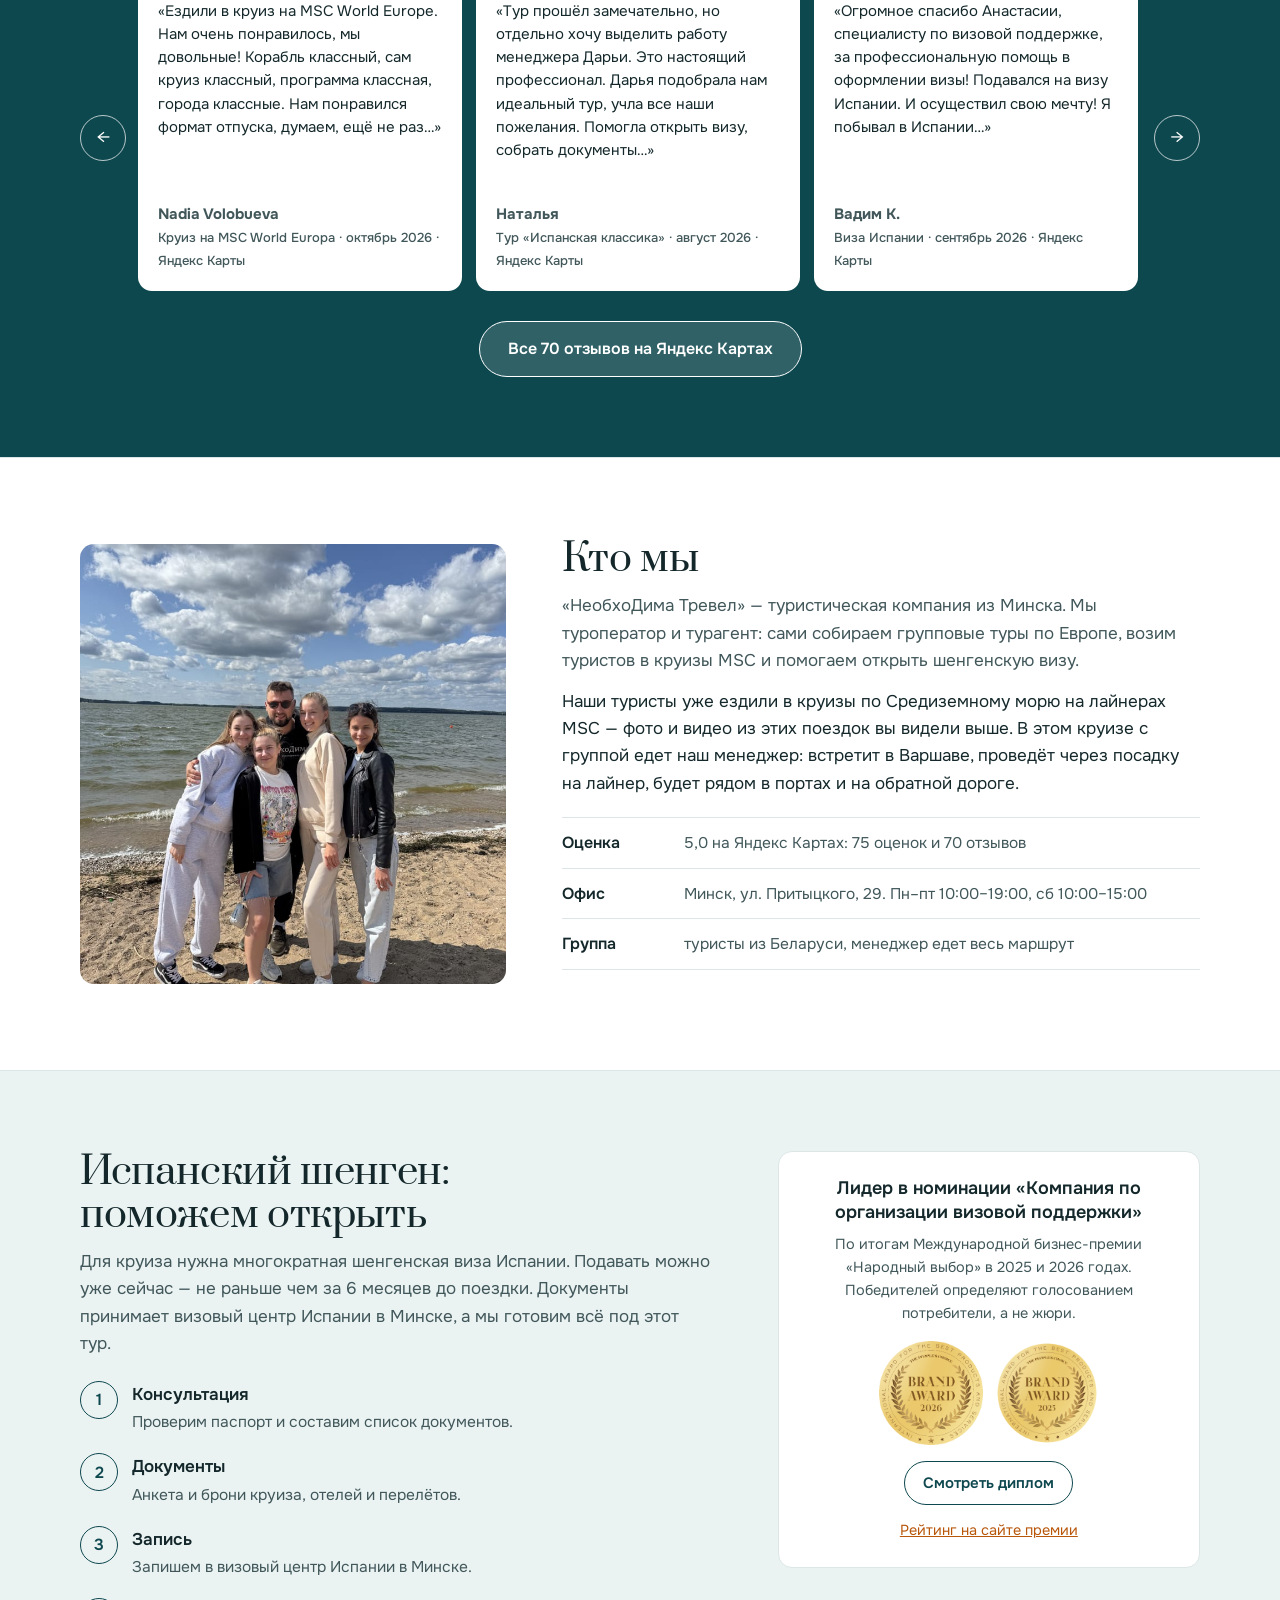
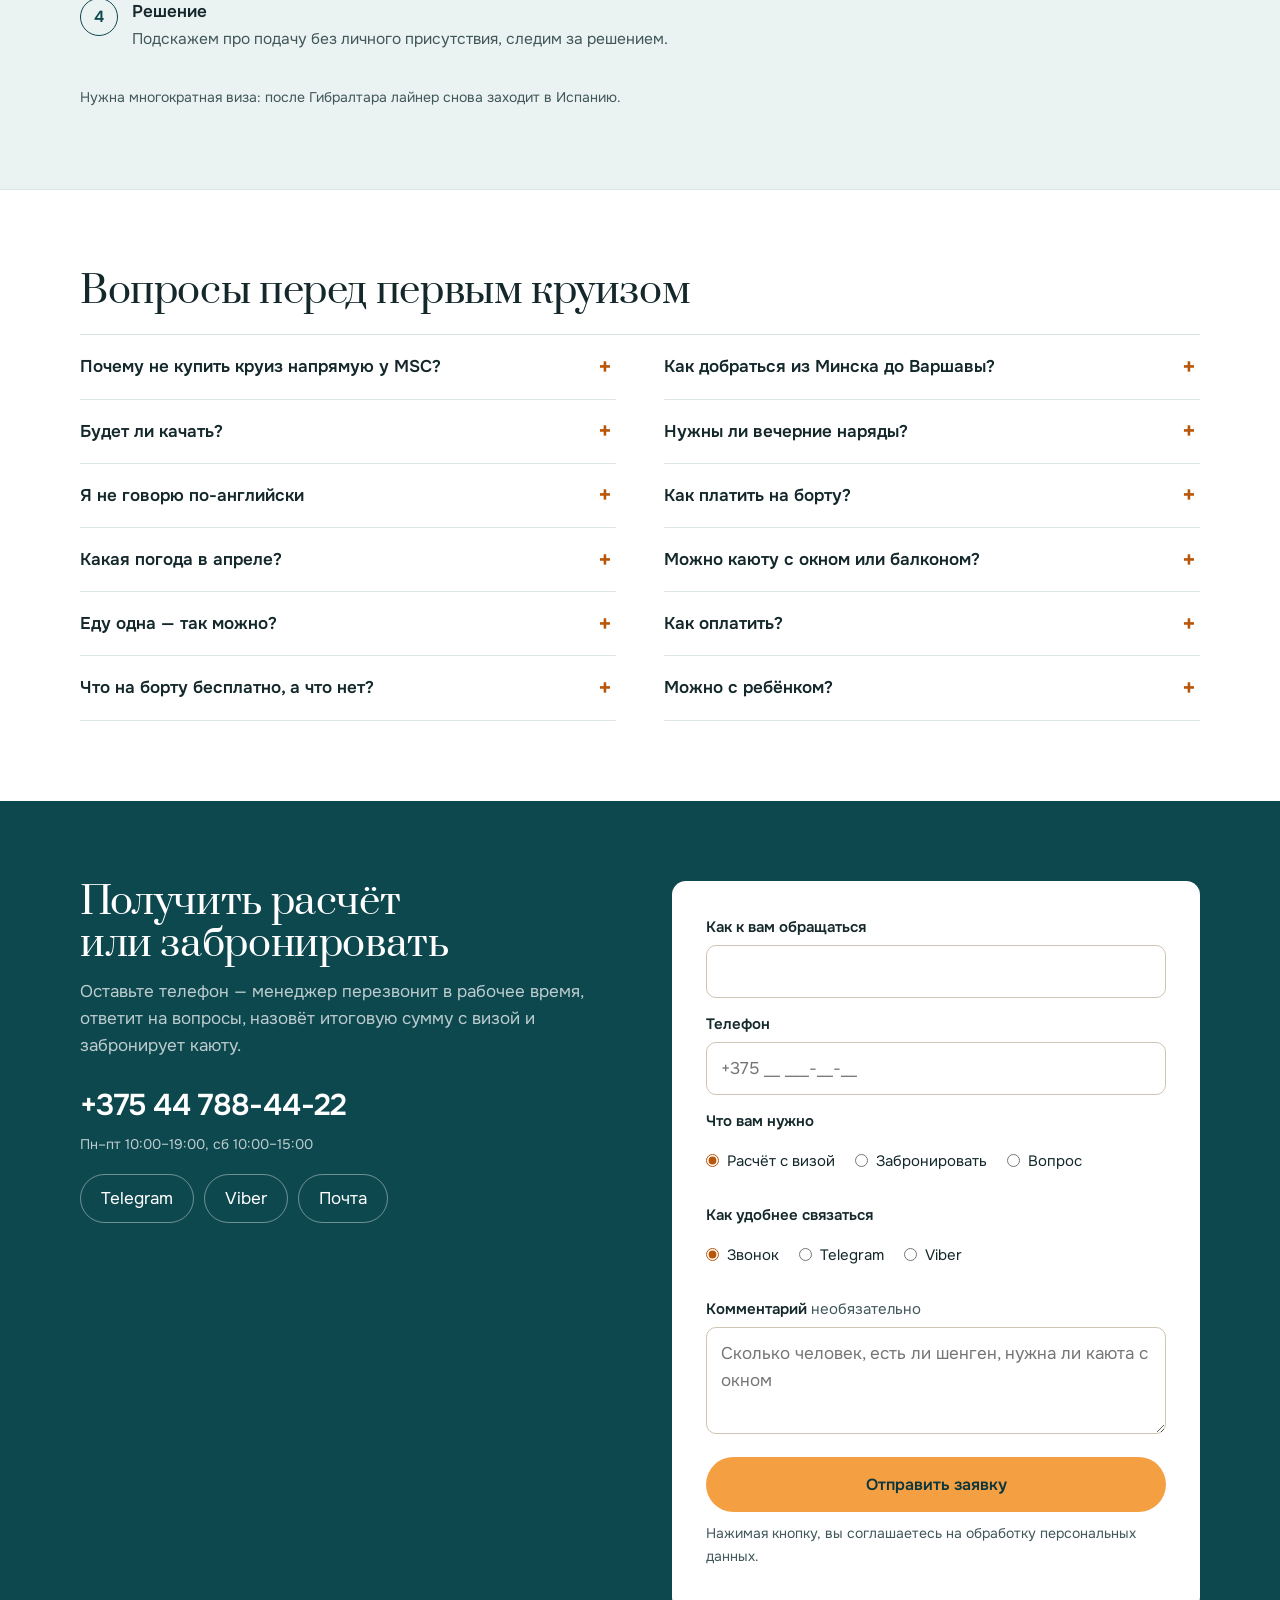
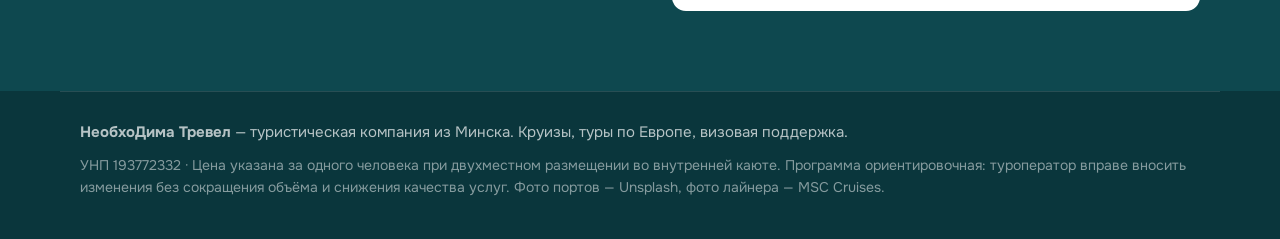
==== commit 63ef05d9: "Правки к запуску, образец «Закат» (zakat.html), гайд по Кадису за форму, страница остановок в новой " ====
--- a/index.html
+++ b/index.html
@@ -9,14 +9,19 @@
 <meta name="description" content="Барселона, Аликанте, Гибралтар, Кадис, Ла-Корунья, Бильбао, Ла-Рошель и Киль за 11 дней. Перелёты из Варшавы, отели в Барселоне и Гамбурге, трансфер и круиз — от 1 590 € на человека. С группой едет менеджер.">
 <meta property="og:title" content="Круиз из Барселоны: Испания, Франция и Германия за 11 дней">
 <meta property="og:description" content="Перелёты, два отеля, трансфер и 10 ночей на MSC Euribia — от 1 590 € на человека. С группой едет наш менеджер.">
-<meta property="og:image" content="people/hero.jpg">
+<meta property="og:type" content="website">
+<meta property="og:url" content="https://verunyabobrik12-sudo.github.io/europe2027/">
+<meta property="og:image" content="https://verunyabobrik12-sudo.github.io/europe2027/promo/og-sunset.jpg">
+<meta property="og:image:width" content="1200">
+<meta property="og:image:height" content="630">
+<link rel="icon" type="image/png" href="img/favicon.png">
+<link rel="apple-touch-icon" href="img/favicon.png">
 <link rel="preconnect" href="https://fonts.googleapis.com">
 <link rel="preconnect" href="https://fonts.gstatic.com" crossorigin>
 <link href="https://fonts.googleapis.com/css2?family=Prata&family=Onest:wght@400;500;600&display=swap" rel="stylesheet">
-<link href="https://fonts.googleapis.com/css2?family=Caveat:wght@500;600;700&display=swap" rel="stylesheet">
-<link rel="stylesheet" href="style.css?v=8">
-<link rel="stylesheet" href="rich.css?v=5">
-<link rel="stylesheet" href="brand.css?v=9">
+<link rel="stylesheet" href="style.css?v=9">
+<link rel="stylesheet" href="rich.css?v=6">
+<link rel="stylesheet" href="brand.css?v=11">
 </head>
 <body>
 <a class="skip" href="#main">К содержимому</a>
@@ -41,15 +46,17 @@
 
 <!-- ===== 1. Первый экран: видео заката с палубы ===== -->
 <section class="vhero" id="hero" aria-labelledby="hero-h">
-  <video class="vhero-video" id="heroVideo" src="people/hero.mp4" poster="people/hero.jpg" autoplay muted loop playsinline aria-hidden="true"></video>
+  <video class="vhero-video" id="heroVideo" poster="promo/hero-sunset-d.jpg" autoplay muted loop playsinline preload="auto" aria-hidden="true"></video>
+  <script>(function(){var v=document.getElementById("heroVideo"),m=window.matchMedia("(max-width: 899px) and (orientation: portrait)").matches;v.poster=m?"promo/hero-couple-m.jpg":"promo/hero-sunset-d.jpg";v.src=m?"promo/hero-couple-m.mp4":"promo/hero-sunset-d.mp4";})();</script>
   <div class="vhero-shade" aria-hidden="true"></div>
   <div class="vhero-in">
     <div class="vhero-copy">
       <p class="kicker">14–24 апреля 2027 · одна дата · группа из Беларуси</p>
-      <h1 id="hero-h">Испания, Франция и&nbsp;Германия на&nbsp;одном лайнере</h1>
-      <p class="sub">Круиз из Барселоны в Киль: 7 городов за&nbsp;<span class="num">11</span>&nbsp;дней. Днём гуляете по городу, вечером встречаете закат на палубе.</p>
+      <h1 id="hero-h">Круиз вдоль Испании&nbsp;— и&nbsp;наш человек рядом</h1>
+      <p class="sub">От Барселоны до Германии: 8 портов за&nbsp;<span class="num">11</span>&nbsp;дней на лайнере MSC Euribia. Перелёты, отели и посадку берём на себя, а&nbsp;менеджер едет с&nbsp;группой весь маршрут.</p>
+      <p class="hero-price">от <b>1 590 €</b> на человека · перелёты, 2 отеля и круиз<span class="deadline" hidden></span></p>
       <div class="hero-cta">
-        <a class="btn btn-gold" href="#zayavka">Забронировать место</a>
+        <a class="btn btn-gold" href="#zayavka" data-want="Расчёт с визой">Получить расчёт с визой</a>
         <a class="btn btn-light" href="#marshrut">Смотреть маршрут</a>
       </div>
       <p class="trust"><b>5,0 ★</b> на Яндекс Картах · 75 оценок и 70 отзывов</p>
@@ -58,6 +65,7 @@
       <p class="bc-dates">14–24 апреля 2027 · 11 дней</p>
       <p class="bc-price"><span>от</span> <b>1 590 €</b></p>
       <p class="bc-note">на человека, вдвоём во внутренней каюте</p>
+      <p class="deadline bc-deadline" hidden></p>
       <ul class="bc-list">
         <li>Перелёты Варшава — Барселона и Гамбург — Варшава</li>
         <li>Отели в Барселоне и Гамбурге</li>
@@ -69,22 +77,7 @@
       <a class="bc-tg" href="https://t.me/+375447884422" target="_blank" rel="noopener">или спросить в Telegram</a>
     </aside>
   </div>
-  <p class="vhero-cap">Видео нашей туристки: закат с палубы лайнера MSC</p>
-</section>
-
-<section class="sec" id="schet" aria-label="До отплытия">
-  <div class="wrap widgets">
-    <div class="widget">
-      <h3>До отплытия из Барселоны</h3>
-      <div class="count" id="count" role="timer"><div><b>–</b><span>дней</span></div><div><b>–</b><span>часов</span></div><div><b>–</b><span>минут</span></div><div><b>–</b><span>секунд</span></div></div>
-      <p class="note">Отплытие 14 апреля 2027 в 18:00 по местному времени.</p>
-    </div>
-    <div class="widget didyou">
-      <p class="dy-label">Знали ли вы?</p>
-      <div class="q" id="fact" aria-live="polite"></div>
-      <button class="btn btn-ghost btn-sm" id="nextFact" type="button">Ещё факт</button>
-    </div>
-  </div>
+  <p class="vhero-cap">Видео: MSC Cruises</p>
 </section>
 
 <section class="sec" id="vklyucheno" aria-labelledby="incl-h">
@@ -110,11 +103,48 @@
       </div>
       <div class="pcol pin-no">
         <h3>Оплачивается отдельно</h3>
-        <table><tr><td class="no" aria-label="не входит"></td><td><b>Дорога Минск ↔ Варшава</b></td></tr><tr><td class="no" aria-label="не входит"></td><td><b>Консультационная услуга</b></td></tr><tr><td class="no" aria-label="не входит"></td><td><b>Визовая поддержка</b></td></tr><tr><td class="no" aria-label="не входит"></td><td><b>Сбор визового центра Испании</b></td></tr><tr><td class="no" aria-label="не входит"></td><td><b>Страховка</b></td></tr><tr><td class="no" aria-label="не входит"></td><td><b>Экскурсии в портах</b></td></tr></table>
-        <a class="btn btn-gold btn-block" href="#zayavka">Узнать итоговую сумму</a>
+        <ul class="extras-list">
+          <li><b>Виза Испании</b><span>консульский и сервисный сбор, визовая поддержка и консультационная услуга. Если шенген уже есть и подходит — платить за визу не нужно.</span></li>
+          <li><b>Страховка</b><span>медицинская, оформим вместе с визой.</span></li>
+          <li><b>Дорога Минск ↔ Варшава</b><span>поможем с трансфером для группы.</span></li>
+          <li><b>Экскурсии в портах</b><span>по желанию: города удобно смотреть и самим, менеджер подскажет маршрут.</span></li>
+        </ul>
+        <a class="btn btn-gold btn-block" href="#zayavka" data-want="Расчёт с визой">Посчитать сумму с визой</a>
         <a class="more" href="otel.html">Про отели в Барселоне и Гамбурге →</a>
       </div>
     </div>
+    <div class="why-us">
+      <h3>Можно купить круиз на сайте MSC. Вот что вы получаете у нас</h3>
+      <ul>
+        <li><b>Одна бронь вместо пяти.</b> Круиз, два перелёта, два отеля и трансфер уже состыкованы по датам и времени. Не нужно сидеть на пяти сайтах на английском и следить за пересадками.</li>
+        <li><b>Если что-то сдвинется — решаем мы.</b> Перенесли рейс или поменялось время стоянки — менеджер пересоберёт стыковки, а не вы в аэропорту.</li>
+        <li><b>Виза под этот тур.</b> Документы и брони готовим сразу под круиз и записываем в визовый центр в Минске.</li>
+        <li><b>Своя компания на борту.</b> Группа из Беларуси и менеджер, который встречает в Варшаве и едет до конца. В портах можно гулять с группой или самим.</li>
+      </ul>
+    </div>
+  </div>
+
+
+<div class="wrap now-strip-wrap"><div class="now-strip">
+  <b>Почему бронировать сейчас</b>
+  <span>Цены на каюты MSC растут по мере того, как лайнер заполняется: ближе к весне та же каюта стоит дороже.</span>
+  <span>На шенген Испании лучше подать за 2–3 месяца: запись в визовый центр бывает занята на недели вперёд.</span>
+  <span class="deadline now-deadline" hidden></span>
+</div></div>
+</section>
+
+<section class="sec" id="strahi" aria-labelledby="fears-h">
+  <div class="wrap">
+    <div class="sec-head">
+      <h2 id="fears-h">Первый круиз? Вот что обычно волнует</h2>
+      <p class="lead">Если едете с подругой — цена та же, каюта на двоих. Если одна — поможем найти соседку из группы.</p>
+    </div>
+    <ul class="fears">
+      <li><b>«Не говорю по-английски»</b><span>На борту говорят по-английски, поэтому с группой едет наш менеджер. Он поможет на посадке, в ресторане и в порту.</span></li>
+      <li><b>«Боюсь отстать от лайнера»</b><span>Время возвращения на борт пишут в программе дня. Менеджер напомнит его заранее, а в город можно выйти вместе с группой.</span></li>
+      <li><b>«Откажут в визе»</b><span>Готовим документы под этот круиз, со всеми бронями, и подаём заранее. А чтобы не рисковать деньгами, оформите страховку от невыезда: она покрывает отказ в визе. Поможем выбрать. <a href="#viza">Как оформляем визу</a></span></li>
+      <li><b>«Будет качать»</b><span>Лайнер длиной 331 метр со стабилизаторами. В апреле море обычно спокойное, в Бискайском заливе бывает волна: возьмите таблетки от укачивания.</span></li>
+    </ul>
   </div>
 </section>
 
@@ -123,7 +153,7 @@
     <div class="route-head">
       <div>
         <h2 id="route-h">Маршрут по дням</h2>
-        <p class="lead">7 городов в четырёх странах и 3 дня в море. Выберите день — кораблик поплывёт по карте.</p>
+        <p class="lead">8 портов: Испания, Гибралтар, Франция и Германия, плюс 3 дня в море. Выберите день — кораблик поплывёт по карте.</p>
       </div>
       <div class="route-arrows">
         <button class="arrow" id="prevDay" type="button" aria-label="Предыдущий день">←</button>
@@ -136,17 +166,7 @@
       <figure class="rt-photo day-photo" id="routePorthole" aria-hidden="true"></figure>
     </div>
     <div class="day-card" id="dayCard" role="tabpanel" aria-live="polite"></div>
-    <p class="small route-note">Расписание и время стоянок может изменить судоходная компания. Дни в море: 18, 22 и 23 апреля.</p>
-  </div>
-</section>
-
-<section class="sec" id="porty" aria-labelledby="ports-h">
-  <div class="wrap">
-    <div class="sec-head row-head">
-      <h2 id="ports-h">8 портов маршрута</h2>
-      <div><p class="lead">Время в каждом городе и главное, что успеть.</p><a class="more" href="ostanovki.html">Подробно про каждую остановку →</a></div>
-    </div>
-    <ul class="pgrid"><li><img src="img/port-barcelona.jpg" alt="Барселона" loading="lazy" width="1400" height="933"><div><b>Барселона</b><small>Испания · посадка, отплытие 18:00</small><span>Город Гауди: Саграда Фамилия, Рамбла, рынок Бокерия. Прилетаете накануне, поэтому есть вечер и утро на прогулку до посадки.</span></div></li><li><img src="img/port-alicante.jpg" alt="Аликанте" loading="lazy" width="1400" height="933"><div><b>Аликанте</b><small>Испания · 9 часов</small><span>Белый город у моря с пальмовой набережной. Крепость Санта-Барбара на скале видна прямо из порта — до неё можно подняться на лифте.</span></div></li><li><img src="img/port-gibraltar.jpg" alt="Гибралтар" loading="lazy" width="1400" height="933"><div><b>Гибралтар</b><small>Британская территория · 8 часов</small><span>Британская скала на краю Европы. Канатная дорога наверх, дикие макаки и вид на Африку через пролив.</span></div></li><li><img src="img/port-cadiz.jpg" alt="Кадис" loading="lazy" width="1400" height="933"><div><b>Кадис</b><small>Испания · 10 часов</small><span>Один из старейших городов Европы, ему около трёх тысяч лет. Золотой купол собора, белые улицы и океанский пляж в десяти минутах от причала.</span></div></li><li><img src="img/port-coruna.jpg" alt="Ла-Корунья" loading="lazy" width="1400" height="933"><div><b>Ла-Корунья</b><small>Испания · 9 часов</small><span>Зелёная Галисия и самый старый действующий маяк мира — Башня Геркулеса. Набережная со стеклянными балконами и осьминог по-галисийски.</span></div></li><li><img src="img/port-bilbao.jpg" alt="Бильбао" loading="lazy" width="1400" height="933"><div><b>Бильбао</b><small>Испания · 10 часов</small><span>Страна Басков: музей Гуггенхайма из титана и старый город с пинчос-барами. Самая длинная стоянка — 10 часов.</span></div></li><li><img src="img/port-larochelle.jpg" alt="Ла-Рошель" loading="lazy" width="1400" height="933"><div><b>Ла-Рошель</b><small>Франция · 7 часов</small><span>Единственный французский порт маршрута. Две средневековые башни у входа в гавань, аркады и рыбный рынок.</span></div></li><li><img src="img/port-kiel.jpg" alt="Киль" loading="lazy" width="1400" height="933"><div><b>Киль</b><small>Германия · высадка 09:00</small><span>Конечная точка: высадка утром, трансфер в Гамбург и вечер в городе. Домой летите на следующий день.</span></div></li></ul>
+    <p class="small route-note">Расписание и время стоянок может изменить судоходная компания. Дни в море: 18, 22 и 23 апреля. <a href="ostanovki.html">Подробно про каждую остановку →</a></p>
   </div>
 </section>
 
@@ -169,10 +189,6 @@
       <figure><img src="img/ship-indoor-pool.jpg" alt="Крытый бассейн" width="1400" height="933" loading="lazy"><figcaption>Крытый бассейн</figcaption></figure>
       <figure><img src="img/ship-lounge.jpg" alt="Лаунж с панорамными окнами" width="1400" height="933" loading="lazy"><figcaption>Лаунжи с видом на море</figcaption></figure>
       <figure><img src="img/ship-aquapark.jpg" alt="Аквапарк" width="1400" height="933" loading="lazy"><figcaption>Аквапарк и горки</figcaption></figure>
-      <figure><img src="img/ship-buffet.jpg" alt="Шведский стол" width="800" height="533" loading="lazy"><figcaption>Шведский стол</figcaption></figure>
-      <figure><img src="img/ship-theme.jpg" alt="Тематический ресторан" width="800" height="533" loading="lazy"><figcaption>Тематический ресторан</figcaption></figure>
-      <figure><img src="img/ship-poolbar2.jpg" alt="Бар у бассейна" width="800" height="533" loading="lazy"><figcaption>Бар у бассейна</figcaption></figure>
-      <figure><img src="img/ship-sweets.jpg" alt="Кондитерская на борту" width="800" height="533" loading="lazy"><figcaption>Сладости на борту</figcaption></figure>
     </div>
     <div class="inside" id="vnutri">
       <h3 class="inside-h">Лайнер изнутри</h3>
@@ -182,15 +198,7 @@
         <button class="in-tile" type="button" data-modal="image" data-src="img/palubi.jpg" data-title="Схема палуб и кают MSC Euribia" style="--bg:url(img/palubi.jpg)"><span class="in-play" aria-hidden="true">▤</span><b>Схема палуб и кают</b><span>18 палуб: где рестораны, бассейны и каюты</span></button>
       </div>
     </div>
-    <h3 class="sub-h">Что есть на борту</h3>
-    <ul class="onboard">
-      <li><b>Рестораны</b><span>основные рестораны и шведский стол — в цене, тематические рестораны — за доплату</span></li>
-      <li><b>Бассейны</b><span>несколько бассейнов и джакузи на верхней палубе, крытый бассейн под стеклянной крышей</span></li>
-      <li><b>Аквапарк</b><span>горки на верхней палубе</span></li>
-      <li><b>Театр</b><span>вечерние шоу каждый день, входят в цену</span></li>
-      <li><b>Спа и спортзал</b><span>спортзал бесплатно, спа — за доплату</span></li>
-      <li><b>Бары и лаунжи</b><span>панорамные лаунжи, бар у бассейна; напитки платно</span></li>
-    </ul>
+    
     <aside class="cabin-strip">
       <img src="img/ship-cabin2.jpg" alt="Внутренняя каюта MSC Euribia" width="800" height="533" loading="lazy">
       <div>
@@ -220,31 +228,12 @@
 <section class="sec dark" id="kino" aria-labelledby="cine-h">
   <div class="wrap">
     <div class="sec-head">
-      <h2 id="cine-h">А вечером вы вернётесь сюда</h2>
-      <p class="lead">Закат на палубе, тост с новыми друзьями, шоу и ужин. После дня в порту это лучшая часть круиза.</p>
-    </div>
-    <div class="cine"><figure class="clip big"><img src="promo/aerial.jpg" alt="" loading="lazy"><video data-src="promo/aerial.mp4" muted loop playsinline preload="none" aria-hidden="true"></video><figcaption>Лайнер на закате</figcaption></figure><figure class="clip"><img src="promo/toast.jpg" alt="" loading="lazy"><video data-src="promo/toast.mp4" muted loop playsinline preload="none" aria-hidden="true"></video><figcaption>Тост на палубе</figcaption></figure><figure class="clip"><img src="promo/dance.jpg" alt="" loading="lazy"><video data-src="promo/dance.mp4" muted loop playsinline preload="none" aria-hidden="true"></video><figcaption>Вечернее шоу</figcaption></figure><figure class="clip"><img src="promo/wine.jpg" alt="" loading="lazy"><video data-src="promo/wine.mp4" muted loop playsinline preload="none" aria-hidden="true"></video><figcaption>Дегустация вина</figcaption></figure><figure class="clip"><img src="promo/slides.jpg" alt="" loading="lazy"><video data-src="promo/slides.mp4" muted loop playsinline preload="none" aria-hidden="true"></video><figcaption>Аквапарк с высоты</figcaption></figure><figure class="clip"><img src="promo/chef.jpg" alt="" loading="lazy"><video data-src="promo/chef.mp4" muted loop playsinline preload="none" aria-hidden="true"></video><figcaption>Повара у вас на глазах</figcaption></figure></div>
+      <h2 id="cine-h">Вечер на борту</h2>
+      <p class="lead">Шоу, ужин, бокал вина и закат с палубы. После дня в порту это лучшая часть круиза.</p>
+    </div>
+    <div class="cine"><figure class="clip big"><img src="promo/dance.jpg" alt="" loading="lazy"><video data-src="promo/dance.mp4" muted loop playsinline preload="none" aria-hidden="true"></video><figcaption>Вечернее шоу</figcaption></figure><figure class="clip"><img src="promo/wine.jpg" alt="" loading="lazy"><video data-src="promo/wine.mp4" muted loop playsinline preload="none" aria-hidden="true"></video><figcaption>Дегустация вина</figcaption></figure><figure class="clip"><img src="promo/chef.jpg" alt="" loading="lazy"><video data-src="promo/chef.mp4" muted loop playsinline preload="none" aria-hidden="true"></video><figcaption>Повара у вас на глазах</figcaption></figure><figure class="clip"><img src="promo/slides.jpg" alt="" loading="lazy"><video data-src="promo/slides.mp4" muted loop playsinline preload="none" aria-hidden="true"></video><figcaption>Аквапарк с высоты</figcaption></figure></div>
     <div class="reels4"><figure class="reel"><img src="promo/v-dance.jpg" alt="" loading="lazy"><video data-src="promo/v-dance.mp4" muted loop playsinline preload="none" aria-hidden="true"></video><figcaption>Закат вдоль борта</figcaption></figure><figure class="reel"><img src="promo/v-jacuzzi.jpg" alt="" loading="lazy"><video data-src="promo/v-jacuzzi.mp4" muted loop playsinline preload="none" aria-hidden="true"></video><figcaption>Джакузи на закате</figcaption></figure><figure class="reel"><img src="promo/v-chef.jpg" alt="" loading="lazy"><video data-src="promo/v-chef.mp4" muted loop playsinline preload="none" aria-hidden="true"></video><figcaption>Ужин у стойки</figcaption></figure><figure class="reel"><img src="promo/v-slide.jpg" alt="" loading="lazy"><video data-src="promo/v-slide.mp4" muted loop playsinline preload="none" aria-hidden="true"></video><figcaption>Крутой спуск</figcaption></figure></div>
-    <p class="credit">Видео MSC Cruises; часть роликов снята на других лайнерах компании.</p>
-  </div>
-</section>
-
-<section class="sec" id="pasport" aria-labelledby="pass-h">
-  <div class="wrap pass-grid">
-    <div>
-      <h2 id="pass-h">Подарок каждому: гастро-паспорт</h2>
-      <p class="lead">Игровая книжка на 30 страниц от НеобхоДима. В каждом порту у вас одно главное блюдо, пара находок и маленькое задание на 10–15 минут.</p>
-      <ul class="pass-list">
-        <li>Пять пинчос за один день в Бильбао</li>
-        <li>Бинго «Скала» в Гибралтаре</li>
-        <li>Прогулка на 9 часов по Аликанте с картой</li>
-        <li>Открытка из Франции: напишите её за обедом в Ла-Рошели</li>
-      </ul>
-      <a class="btn btn-gold" href="#zayavka">Хочу в этот круиз</a>
-    </div>
-    <div class="pass-pages" aria-hidden="true">
-      <img src="passport/passport-bingo.jpg" alt="" loading="lazy"><img src="passport/passport-cover.jpg" alt="" loading="lazy"><img src="passport/passport-pintxos.jpg" alt="" loading="lazy">
-    </div>
+    <p class="credit">Видео MSC Cruises с разных лайнеров компании.</p>
   </div>
 </section>
 
@@ -252,15 +241,12 @@
   <div class="wrap">
     <div class="sec-head row-head">
       <h2 id="ppl-h">Круиз глазами наших туристов</h2>
-      <p class="lead">Фото и видео, которые прислали туристы из поездок на лайнерах MSC.</p>
-    </div>
-    <div class="strip">
+      <p class="lead">Без фильтров: так это выглядит на телефоне у наших туристок.</p>
+    </div>
+    <div class="strip strip3">
+      <figure><img src="people/friends.jpg" alt="Туристки в холле лайнера" loading="lazy" width="619" height="1100"><figcaption>Подруги в атриуме лайнера</figcaption></figure>
+      <figure><img src="people/crew.jpg" alt="Туристы с экипажем лайнера" loading="lazy" width="619" height="1100"><figcaption>Вечер с экипажем</figcaption></figure>
       <figure><video src="people/dessert.mp4" poster="people/dessert.jpg" muted loop playsinline preload="none" data-auto aria-hidden="true"></video><figcaption>Десерты на шведском столе</figcaption></figure>
-      <figure><img src="people/cards.jpg" alt="Карты гостей на фоне лайнера MSC" loading="lazy" width="619" height="1100"><figcaption>Посадка</figcaption></figure>
-      <figure><img src="people/crew.jpg" alt="Туристы с экипажем лайнера" loading="lazy" width="619" height="1100"><figcaption>Вечер с экипажем</figcaption></figure>
-      <figure><img src="people/shrimp.jpg" alt="Ужин на фоне моря" loading="lazy" width="619" height="1100"><figcaption>Ужин у моря</figcaption></figure>
-      <figure><video src="people/club.mp4" poster="people/club.jpg" muted loop playsinline preload="none" data-auto aria-hidden="true"></video><figcaption>Вечер в клубе</figcaption></figure>
-      <figure><img src="people/friends.jpg" alt="Туристки в холле лайнера" loading="lazy" width="619" height="1100"><figcaption>Атриум лайнера</figcaption></figure>
     </div>
   </div>
 </section>
@@ -270,11 +256,11 @@
     <div class="rev-head">
       <div>
         <h2 id="rev-h">Что о нас пишут туристы</h2>
-        <p class="lead">Отзывы с Яндекс Карт о компании «НеобхоДима Тревел». На этот круиз группа ещё только собирается.</p>
+        <p class="lead">Отзывы с Яндекс Карт о компании «НеобхоДима Тревел»: круизы, туры по Испании и визы. На этот круиз группа ещё только собирается.</p>
       </div>
       <a class="rating" href="https://yandex.by/maps/org/neobkhodima_trevel/170623949287/reviews/" target="_blank" rel="noopener"><b>5,0</b><span>★★★★★</span><small>75 оценок и 70 отзывов на Яндекс Картах</small></a>
     </div>
-    <div class="rv-wrap"><button class="rv-arrow" id="rvPrev" type="button" aria-label="Предыдущие отзывы">←</button><div class="reviews rv-car" id="rvCar" tabindex="0" aria-label="Отзывы туристов"><figure><blockquote>«Ездили в круиз на MSC World Europe. Нам очень понравилось, мы довольные! Корабль классный, сам круиз классный, программа классная, города классные. Нам понравился формат отпуска, думаем, ещё не раз…»</blockquote><figcaption><b>Nadia Volobueva</b><span>Круиз на MSC World Europa · октябрь 2026</span></figcaption></figure><figure><blockquote>«Спасибо «НеобхоДима Тревел» и особенно менеджеру Дарье за тур Италия+Греция! Всё супер: города красивые, переезды комфортные, отели уютные, а в Греции вид из окна — просто вау.»</blockquote><figcaption><b>Александра Колодко</b><span>Италия + Греция · август 2026</span></figcaption></figure><figure><blockquote>«Огромное спасибо Анастасии, специалисту по визовой поддержке, за профессиональную помощь в оформлении визы! Подавался на визу Испании. И осуществил свою мечту! Я побывал в Испании…»</blockquote><figcaption><b>Вадим К.</b><span>Виза Испании · сентябрь 2026</span></figcaption></figure><figure><blockquote>«Тур прошёл замечательно, но отдельно хочу выделить работу менеджера Дарьи. Это настоящий профессионал. Дарья подобрала нам идеальный тур, учла все наши пожелания. Помогла открыть визу, собрать документы…»</blockquote><figcaption><b>Наталья</b><span>Тур «Испанская классика» · август 2026</span></figcaption></figure><figure><blockquote>«Большинство тур компаний отказали нам из-за отсутствия действующей визы. Но менеджер Екатерина подобрала идеальный индивидуальный вариант…»</blockquote><figcaption><b>Ангелина Бибик</b><span>Мадейра · июнь 2026</span></figcaption></figure><figure><blockquote>«Огромная благодарность специалисту по визовой поддержке Анастасии… за помощь в получении нашей первой шенгенской визы! Мы с мужем подавались на визу в Италию с непростым кейсом.»</blockquote><figcaption><b>Татьяна Таренть</b><span>Первая шенгенская виза · сентябрь 2026</span></figcaption></figure><figure><blockquote>«Хочу поблагодарить туроператора «НеобхоДима Тревел» за наш потрясающий автобусный тур по Италии и Греции! Поездка прошла на одном дыхании: продуманный маршрут, комфортный автобус и прекрасная организация каждого дня…»</blockquote><figcaption><b>Anastasia Kiryanova</b><span>Италия и Греция · август 2026</span></figcaption></figure><figure><blockquote>«Искренне благодарю менеджера Яну и турфирму «НеобхоДима Тревел» за потрясающий тур в Португалию. Благодарю за профессионализм и чуткое отношение, за помощь на всех этапах подготовки моего отдыха…»</blockquote><figcaption><b>Виталия Фесун</b><span>Португалия · июль 2026</span></figcaption></figure><figure><blockquote>«Ездили в тур Испания через Париж с компанией «НеобхоДима Тревел». Компания превзошла все ожидания! Скорость и качество работы, отношение к туристам, всё на высшем…»</blockquote><figcaption><b>Сергей И</b><span>Испания через Париж · август 2025</span></figcaption></figure><figure><blockquote>«Обратился в компанию НеобхоДима Тревел для подбора тура. Все заботы легли на плечи Даши, с чем она прекрасно справилась…»</blockquote><figcaption><b>Павел Маркун</b><span>Венеция на Новый год · январь</span></figcaption></figure></div><button class="rv-arrow" id="rvNext" type="button" aria-label="Следующие отзывы">→</button></div>
+    <div class="rv-wrap"><button class="rv-arrow" id="rvPrev" type="button" aria-label="Предыдущие отзывы">←</button><div class="reviews rv-car" id="rvCar" tabindex="0" aria-label="Отзывы туристов"><figure><blockquote>«Ездили в круиз на MSC World Europe. Нам очень понравилось, мы довольные! Корабль классный, сам круиз классный, программа классная, города классные. Нам понравился формат отпуска, думаем, ещё не раз…»</blockquote><figcaption><b>Nadia Volobueva</b><span>Круиз на MSC World Europa · октябрь 2026 · Яндекс Карты</span></figcaption></figure><figure><blockquote>«Тур прошёл замечательно, но отдельно хочу выделить работу менеджера Дарьи. Это настоящий профессионал. Дарья подобрала нам идеальный тур, учла все наши пожелания. Помогла открыть визу, собрать документы…»</blockquote><figcaption><b>Наталья</b><span>Тур «Испанская классика» · август 2026 · Яндекс Карты</span></figcaption></figure><figure><blockquote>«Огромное спасибо Анастасии, специалисту по визовой поддержке, за профессиональную помощь в оформлении визы! Подавался на визу Испании. И осуществил свою мечту! Я побывал в Испании…»</blockquote><figcaption><b>Вадим К.</b><span>Виза Испании · сентябрь 2026 · Яндекс Карты</span></figcaption></figure><figure><blockquote>«Ездили в тур Испания через Париж с компанией «НеобхоДима Тревел». Компания превзошла все ожидания! Скорость и качество работы, отношение к туристам, всё на высшем…»</blockquote><figcaption><b>Сергей И</b><span>Испания через Париж · август 2025 · Яндекс Карты</span></figcaption></figure><figure><blockquote>«Огромная благодарность специалисту по визовой поддержке Анастасии… за помощь в получении нашей первой шенгенской визы! Мы с мужем подавались на визу в Италию с непростым кейсом.»</blockquote><figcaption><b>Татьяна Таренть</b><span>Первая шенгенская виза · сентябрь 2026 · Яндекс Карты</span></figcaption></figure><figure><blockquote>«Большинство тур компаний отказали нам из-за отсутствия действующей визы. Но менеджер Екатерина подобрала идеальный индивидуальный вариант…»</blockquote><figcaption><b>Ангелина Бибик</b><span>Мадейра · июнь 2026 · Яндекс Карты</span></figcaption></figure><figure><blockquote>«Искренне благодарю менеджера Яну и турфирму «НеобхоДима Тревел» за потрясающий тур в Португалию. Благодарю за профессионализм и чуткое отношение, за помощь на всех этапах подготовки моего отдыха…»</blockquote><figcaption><b>Виталия Фесун</b><span>Португалия · июль 2026 · Яндекс Карты</span></figcaption></figure><figure><blockquote>«Хочу поблагодарить туроператора «НеобхоДима Тревел» за наш потрясающий автобусный тур по Италии и Греции! Поездка прошла на одном дыхании: продуманный маршрут, комфортный автобус и прекрасная организация каждого дня…»</blockquote><figcaption><b>Anastasia Kiryanova</b><span>Италия и Греция · август 2026 · Яндекс Карты</span></figcaption></figure><figure><blockquote>«Спасибо «НеобхоДима Тревел» и особенно менеджеру Дарье за тур Италия+Греция! Всё супер: города красивые, переезды комфортные, отели уютные, а в Греции вид из окна — просто вау.»</blockquote><figcaption><b>Александра Колодко</b><span>Италия + Греция · август 2026 · Яндекс Карты</span></figcaption></figure><figure><blockquote>«Обратился в компанию НеобхоДима Тревел для подбора тура. Все заботы легли на плечи Даши, с чем она прекрасно справилась…»</blockquote><figcaption><b>Павел Маркун</b><span>Венеция на Новый год · январь · Яндекс Карты</span></figcaption></figure></div><button class="rv-arrow" id="rvNext" type="button" aria-label="Следующие отзывы">→</button></div>
     <p class="rv-more"><a class="btn btn-light" href="https://yandex.by/maps/org/neobkhodima_trevel/170623949287/reviews/" target="_blank" rel="noopener">Все 70 отзывов на Яндекс Картах</a></p>
   </div>
 </section>
@@ -315,61 +301,24 @@
         <img src="people/medal-2026.png" alt="Медаль Brand Award 2026, премия «Народный выбор»" width="520" height="520" loading="lazy">
         <img src="people/medal-2025.png" alt="Медаль Brand Award 2025, премия «Народный выбор»" width="520" height="520" loading="lazy">
       </div>
-      <div class="diploms">
-        <figure><button type="button" class="dlink" data-full="people/diplom-2026.jpg" data-alt="Диплом 2026"><img src="people/diplom-2026.jpg" alt="Диплом: победитель рейтинга Brand Award в номинации «Компания по организации визовой поддержки» 2026" width="420" height="591" loading="lazy"></button><figcaption>Диплом 2026</figcaption></figure>
-        <figure><button type="button" class="dlink" data-full="people/diplom-2025.jpg" data-alt="Диплом 2025"><img src="people/diplom-2025.jpg" alt="Диплом: победитель рейтинга Brand Award в номинации «Компания по организации визовой поддержки» 2025" width="420" height="591" loading="lazy"></button><figcaption>Диплом 2025</figcaption></figure>
-      </div>
+      
+      <button class="aw-dip dlink" type="button" data-full="people/diplom-2026.jpg" data-alt="Диплом 2026">Смотреть диплом</button>
       <a class="aw-link" href="https://narodny-vybor.by/rejtingi/belarus/sport-i-turizm/turisticheskie-kompanii/" target="_blank" rel="noopener">Рейтинг на сайте премии</a>
     </aside>
   </div>
 </section>
-
-<section class="sec" id="video" aria-labelledby="vid-h">
-  <div class="wrap">
-    <div class="sec-head row-head">
-      <h2 id="vid-h">Видео с борта</h2>
-      <p class="lead">Нажмите на ролик, чтобы включить. Снято туристами на лайнерах MSC.</p>
-    </div>
-    <div class="reels">
-      <figure><video src="people/gulls.mp4" poster="people/gulls.jpg" controls playsinline preload="none"></video><figcaption>Чайки провожают лайнер</figcaption></figure>
-      <figure><video src="people/dancers.mp4" poster="people/dancers.jpg" controls playsinline preload="none"></video><figcaption>Танцевальное шоу в театре</figcaption></figure>
-      <figure><video src="people/lobby.mp4" poster="people/lobby.jpg" controls playsinline preload="none"></video><figcaption>Холл лайнера</figcaption></figure>
-      <figure><video src="people/deck2.mp4" poster="people/deck2.jpg" controls playsinline preload="none"></video><figcaption>Палуба с логотипом MSC</figcaption></figure>
-    </div>
-  </div>
-</section>
-
-<section class="sec" id="chemodan" aria-labelledby="pack-h">
-  <div class="wrap pack2">
-    <div class="pack-intro">
-      <h2 id="pack-h">Что взять с собой</h2>
-      <p class="lead">Отмечайте, что уже собрали: список сохраняется на вашем устройстве.</p>
-      <p class="small" id="packTxt">Собрано 0 из 12</p>
-      <button class="btn btn-light-dark btn-sm" type="button" id="packReset">Начать заново</button>
-    </div>
-    <div class="notebook" role="group" aria-label="Список вещей">
-      <span class="paperclip" aria-hidden="true"></span>
-      <p class="nb-title">Чемодан в круиз</p>
-      <p class="nb-date">14–24 апреля 2027</p>
-      <ul class="packlist" id="packlist"><li><label><input type="checkbox"><span class="bx" aria-hidden="true"></span><span class="tx">Загранпаспорт — минимум 3 месяца после поездки</span></label></li><li><label><input type="checkbox"><span class="bx" aria-hidden="true"></span><span class="tx">Шенгенская виза Испании (многократная)</span></label></li><li><label><input type="checkbox"><span class="bx" aria-hidden="true"></span><span class="tx">Медицинская страховка и страховка от невыезда</span></label></li><li><label><input type="checkbox"><span class="bx" aria-hidden="true"></span><span class="tx">Билеты на самолёт и подтверждение отелей</span></label></li><li><label><input type="checkbox"><span class="bx" aria-hidden="true"></span><span class="tx">Банковская карта и немного евро наличными</span></label></li><li><label><input type="checkbox"><span class="bx" aria-hidden="true"></span><span class="tx">Ветровка и тёплая кофта — для севера и палубы</span></label></li><li><label><input type="checkbox"><span class="bx" aria-hidden="true"></span><span class="tx">Удобная обувь для прогулок по городам</span></label></li><li><label><input type="checkbox"><span class="bx" aria-hidden="true"></span><span class="tx">Купальник и лёгкая одежда для юга Испании</span></label></li><li><label><input type="checkbox"><span class="bx" aria-hidden="true"></span><span class="tx">Нарядная одежда на один-два вечера</span></label></li><li><label><input type="checkbox"><span class="bx" aria-hidden="true"></span><span class="tx">Таблетки от укачивания и личные лекарства</span></label></li><li><label><input type="checkbox"><span class="bx" aria-hidden="true"></span><span class="tx">Солнцезащитные очки и крем</span></label></li><li><label><input type="checkbox"><span class="bx" aria-hidden="true"></span><span class="tx">Зарядки и адаптер для розетки Е/F</span></label></li></ul>
-      <p class="nb-note" aria-hidden="true">не забыть паспорт!</p>
-      <div class="pack-bar" aria-hidden="true"><i id="packBar"></i></div>
-    </div>
-  </div>
-</section>
-
 
 <section class="sec" id="voprosy" aria-labelledby="faq-h">
   <div class="wrap faq-wrap">
     <h2 id="faq-h">Вопросы перед первым круизом</h2>
-    <div class="faq"><div class="faq-col"><details><summary>Почему не купить круиз напрямую у MSC?</summary><p>MSC продаёт только каюту. У нас перелёты, два отеля, трансфер и круиз уже состыкованы, а с группой едет наш менеджер, который говорит по-русски.</p></details><details><summary>Будет ли качать?</summary><p>Лайнер длиной 331 метр со стабилизаторами. В Средиземном море в апреле обычно спокойно, в Бискайском заливе бывает волна — возьмите таблетки от укачивания.</p></details><details><summary>Я не говорю по-английски</summary><p>На борту говорят по-английски, русского сервиса нет. Для этого с группой и едет наш менеджер.</p></details><details><summary>Какая погода в апреле?</summary><p>На юге Испании около 18–22 °C, на севере — в Бильбао, Ла-Рошели и Киле — около 12–16 °C и ветер. Нужна ветровка.</p></details></div><div class="faq-col"><details><summary>Как добраться из Минска до Варшавы?</summary><p>Дорога до Варшавы не входит в цену. Поможем организовать трансфер для группы за доплату.</p></details><details><summary>Нужны ли вечерние наряды?</summary><p>Днём свободная одежда. Один-два вечера праздничные: платье или рубашка с брюками. Смокинг не нужен.</p></details><details><summary>Как платить на борту?</summary><p>Всё записывается на карту гостя, её привязывают к банковской карте или к депозиту наличными.</p></details><details><summary>Можно каюту с окном или балконом?</summary><p>Да, за доплату. Менеджер посчитает по наличию кают.</p></details></div></div>
+    <div class="faq"><div class="faq-col"><details><summary>Почему не купить круиз напрямую у MSC?</summary><p>MSC продаёт только каюту. У нас перелёты, два отеля, трансфер и круиз уже состыкованы, а с группой едет наш менеджер, который говорит по-русски.</p></details><details><summary>Будет ли качать?</summary><p>Лайнер длиной 331 метр со стабилизаторами. В Средиземном море в апреле обычно спокойно, в Бискайском заливе бывает волна — возьмите таблетки от укачивания.</p></details><details><summary>Я не говорю по-английски</summary><p>На борту говорят по-английски, русского сервиса нет. Для этого с группой и едет наш менеджер.</p></details><details><summary>Какая погода в апреле?</summary><p>На юге Испании около 18–22 °C, на севере — в Бильбао, Ла-Рошели и Киле — около 12–16 °C и ветер. Нужна ветровка.</p></details><details><summary>Еду одна — так можно?</summary><p>Да. Поможем найти соседку по каюте из группы, тогда цена как при двухместном размещении. Если хотите каюту только для себя — менеджер посчитает доплату.</p></details><details><summary>Что на борту бесплатно, а что нет?</summary><p>Входят: основные рестораны и шведский стол, шоу в театре, бассейны, аквапарк, спортзал. За доплату: напитки, тематические рестораны, спа, экскурсии в портах.</p></details></div><div class="faq-col"><details><summary>Как добраться из Минска до Варшавы?</summary><p>Дорога до Варшавы не входит в цену. Поможем организовать трансфер для группы за доплату.</p></details><details><summary>Нужны ли вечерние наряды?</summary><p>Днём свободная одежда. Один-два вечера праздничные: платье или рубашка с брюками. Смокинг не нужен.</p></details><details><summary>Как платить на борту?</summary><p>Всё записывается на карту гостя, её привязывают к банковской карте или к депозиту наличными.</p></details><details><summary>Можно каюту с окном или балконом?</summary><p>Да, за доплату. Менеджер посчитает по наличию кают.</p></details><details><summary>Как оплатить?</summary><p>Цена указана в евро, оплачиваете в белорусских рублях. Сумму предоплаты и график оплаты назовёт менеджер при бронировании.</p></details><details><summary>Можно с ребёнком?</summary><p>Да, на лайнере есть детские клубы и аквапарк. Стоимость для ребёнка зависит от возраста — менеджер посчитает.</p></details></div></div>
   </div>
 </section>
 
 <section class="sec final" id="zayavka" aria-labelledby="final-h">
   <div class="wrap final-grid">
     <div>
-      <h2 id="final-h">Забронировать место в группе</h2>
+      <h2 id="final-h">Получить расчёт или забронировать</h2>
       <p class="lead">Оставьте телефон — менеджер перезвонит в рабочее время, ответит на вопросы, назовёт итоговую сумму с визой и забронирует каюту.</p>
       <p class="contact-phone"><a href="tel:+375447884422">+375 44 788-44-22</a></p>
       <p class="small">Пн–пт 10:00–19:00, сб 10:00–15:00</p>
@@ -381,7 +330,14 @@
     </div>
     <form class="form" id="leadForm" novalidate>
       <div class="field"><label for="f-name">Как к вам обращаться</label><input id="f-name" name="name" type="text" autocomplete="name" required></div>
-      <div class="field"><label for="f-phone">Телефон</label><input id="f-phone" name="phone" type="tel" autocomplete="tel" inputmode="tel" placeholder="+375 (29) 123-45-67" required></div>
+      <div class="field"><label for="f-phone">Телефон</label><input id="f-phone" name="phone" type="tel" autocomplete="tel" inputmode="tel" placeholder="+375 __ ___-__-__" required></div>
+      <fieldset class="field"><legend>Что вам нужно</legend>
+        <div class="radios">
+          <label><input type="radio" name="want" value="Расчёт с визой" checked> Расчёт с визой</label>
+          <label><input type="radio" name="want" value="Забронировать каюту"> Забронировать</label>
+          <label><input type="radio" name="want" value="Есть вопрос"> Вопрос</label>
+        </div>
+      </fieldset>
       <fieldset class="field"><legend>Как удобнее связаться</legend>
         <div class="radios">
           <label><input type="radio" name="channel" value="Звонок" checked> Звонок</label>
@@ -418,7 +374,7 @@
   <a class="mbar-main" href="#zayavka">Забронировать</a>
 </nav>
 
-<script src="app.js?v=11"></script>
+<script src="app.js?v=13"></script>
 <script src="extras.js?v=1"></script>
 </body>
 </html>
--- a/brand.css
+++ b/brand.css
@@ -309,3 +309,91 @@
 
 .notebook .packlist label{font-size:26px}
 @media (max-width:640px){.notebook .packlist label{font-size:23px}}
+
+/* ===== правки к запуску (07.11) ===== */
+:root{--muted:#41575A}
+.lead,.small,.sub{color:var(--muted)}
+.vhero .sub,.vhero .kicker{color:rgba(255,255,255,.92)}
+/* цена в первом экране — только на телефоне, на ПК есть карточка справа */
+.hero-price{display:none;color:#fff;font-size:17px;margin:-10px 0 20px}
+.hero-price b{color:var(--orange,#F59F43);font-size:22px}
+.hero-price .deadline{display:block;font-size:14px;margin-top:4px;opacity:.95}
+.hero-price .deadline[hidden]{display:none}
+@media (max-width:899px){
+  .hero-price{display:block}
+  .hero-cta .btn-light{display:none}
+}
+.bc-deadline{margin:8px 0 0;padding:8px 12px;border-radius:10px;background:#FFF3E3;color:#7A3A06;font-size:14px;font-weight:600}
+.bc-deadline[hidden]{display:none}
+
+/* «оплачивается отдельно» — без красных крестиков */
+.extras-list{list-style:none;margin:0 0 6px;padding:0}
+.extras-list li{display:grid;gap:2px;padding:12px 0 12px 22px;border-top:1px solid var(--line);position:relative}
+.extras-list li:first-child{border-top:0}
+.extras-list li:before{content:"+";position:absolute;left:2px;top:11px;color:var(--accent);font-weight:700}
+.extras-list b{font-weight:600}
+.extras-list span{font-size:15px;color:var(--muted);line-height:1.5}
+
+/* почему не собрать самому */
+.why-us{margin-top:28px;padding:24px;border-radius:var(--r);background:var(--dark);color:#fff}
+.why-us h3{color:#fff;font-family:var(--body);font-weight:600;font-size:20px;margin-bottom:14px}
+.why-us ul{list-style:none;margin:0;padding:0;display:grid;gap:16px}
+.why-us li{color:rgba(255,255,255,.88);font-size:16px;line-height:1.55}
+.why-us b{color:#fff;display:block}
+@media (min-width:900px){.why-us{padding:28px 32px}.why-us ul{grid-template-columns:repeat(3,1fr);gap:28px}}
+
+/* страхи первого круиза */
+.fears{list-style:none;margin:24px 0 0;padding:0;display:grid;gap:14px}
+.fears li{background:#fff;border:1px solid var(--line);border-radius:var(--r);padding:22px}
+.fears b{display:block;font-family:var(--head);font-weight:400;font-size:22px;line-height:1.2;margin-bottom:8px;color:var(--ink)}
+.fears span{color:var(--muted);font-size:16px;line-height:1.55}
+@media (min-width:760px){.fears{grid-template-columns:1fr 1fr}}
+@media (min-width:1100px){.fears{grid-template-columns:repeat(4,1fr)}}
+
+/* чередование фонов после сокращения страницы */
+#vklyucheno.sec,#marshrut.sec,#den.sec,#turisty.sec,#o-nas.sec,#voprosy.sec{background:#fff}
+#strahi.sec,#layner.sec,#viza.sec{background:var(--bg2)}
+#kino.sec,#otzyvy.sec{background:var(--dark)}
+/* вечер на борту: 4 ролика сеткой 2×2 */
+#kino .cine{grid-template-columns:1fr 1fr}
+#kino .clip.big{grid-column:auto;grid-row:auto;aspect-ratio:16/9}
+#kino .clip.big figcaption{font-size:15px;padding:34px 14px 12px}
+.vhero h1{max-width:18ch}
+@media (max-width:599px){.vhero h1{font-size:31px}.vhero .sub{font-size:16px;margin:12px 0 18px}.hero-price{margin:-4px 0 16px}}
+@media (min-width:900px){#kino .cine{grid-template-columns:repeat(4,1fr)}}
+
+/* ===== правки по разбору (07.11, вторая волна) ===== */
+/* плавающая плашка на ПК закрывала текст — кнопка и так есть в шапке */
+.stick{display:none!important}
+/* на телефоне цена уже в первом экране, карточка её дублировала */
+@media (max-width:899px){.vhero .book-card{display:none}}
+
+/* «что вы получаете у нас» — светлый блок, 2×2 */
+.why-us{background:#fff;color:var(--ink);border:1px solid var(--line);border-left:4px solid var(--orange)}
+.why-us h3{color:var(--ink);font-family:var(--head);font-weight:400;font-size:clamp(22px,2.4vw,28px);line-height:1.2;margin-bottom:18px}
+.why-us li{color:var(--muted)}
+.why-us b{color:var(--ink)}
+@media (min-width:900px){.why-us ul{grid-template-columns:1fr 1fr;gap:22px 40px}}
+
+/* почему бронировать сейчас */
+.now-strip-wrap{margin-top:20px}
+.now-strip{display:grid;gap:8px;padding:18px 22px;border-radius:var(--r);background:#FFF3E3;color:#5E2C05;font-size:15.5px;line-height:1.5}
+.now-strip b{font-size:17px;color:#7A3A06}
+.now-strip span:before{content:"→ ";color:var(--accent);font-weight:700}
+.now-strip .deadline{font-weight:700}
+.now-strip .deadline[hidden]{display:none}
+@media (min-width:900px){.now-strip{grid-template-columns:auto 1fr 1fr;align-items:start;gap:10px 28px}.now-strip .deadline{grid-column:2/-1}}
+
+/* туристы: три кадра крупно */
+.strip3{grid-auto-columns:minmax(220px,1fr)}
+@media (min-width:1100px){.strip3{grid-template-columns:repeat(3,1fr);grid-auto-flow:row}}
+
+/* дипломы — в окно по кнопке */
+.aw-dip{display:block;margin:6px auto 4px;background:none;border:1.5px solid var(--dark);color:var(--dark);border-radius:999px;padding:9px 18px;font:inherit;font-weight:600;font-size:15px;cursor:pointer}
+.aw-dip:hover{background:var(--dark);color:#fff}
+
+/* каюта — светлая плашка, тёмных блоков меньше */
+.cabin-strip{background:#fff;color:var(--ink);border:1px solid var(--line)}
+.cabin-strip h3{color:var(--ink)}
+.cabin-strip p{color:var(--muted)}
+.strip3 figure{aspect-ratio:4/5}.strip3 figure img,.strip3 figure video{width:100%;height:100%;object-fit:cover}
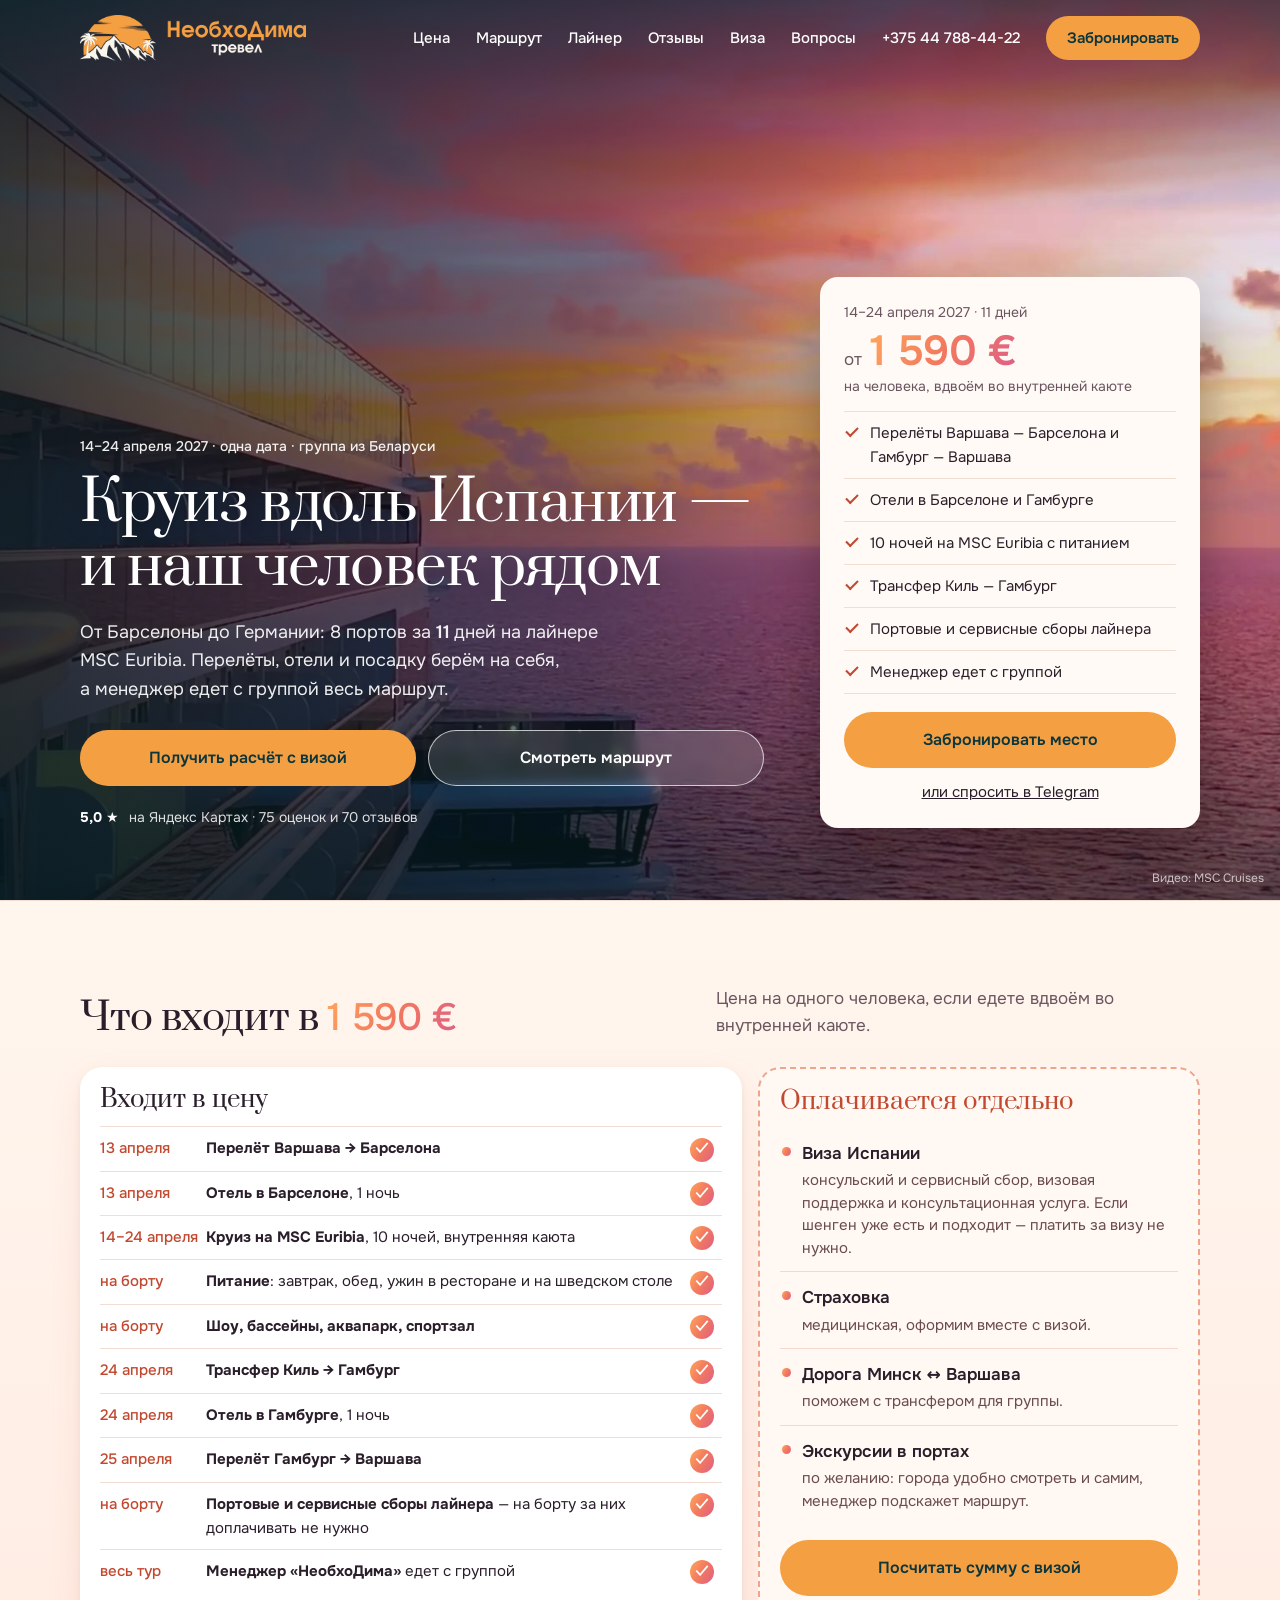
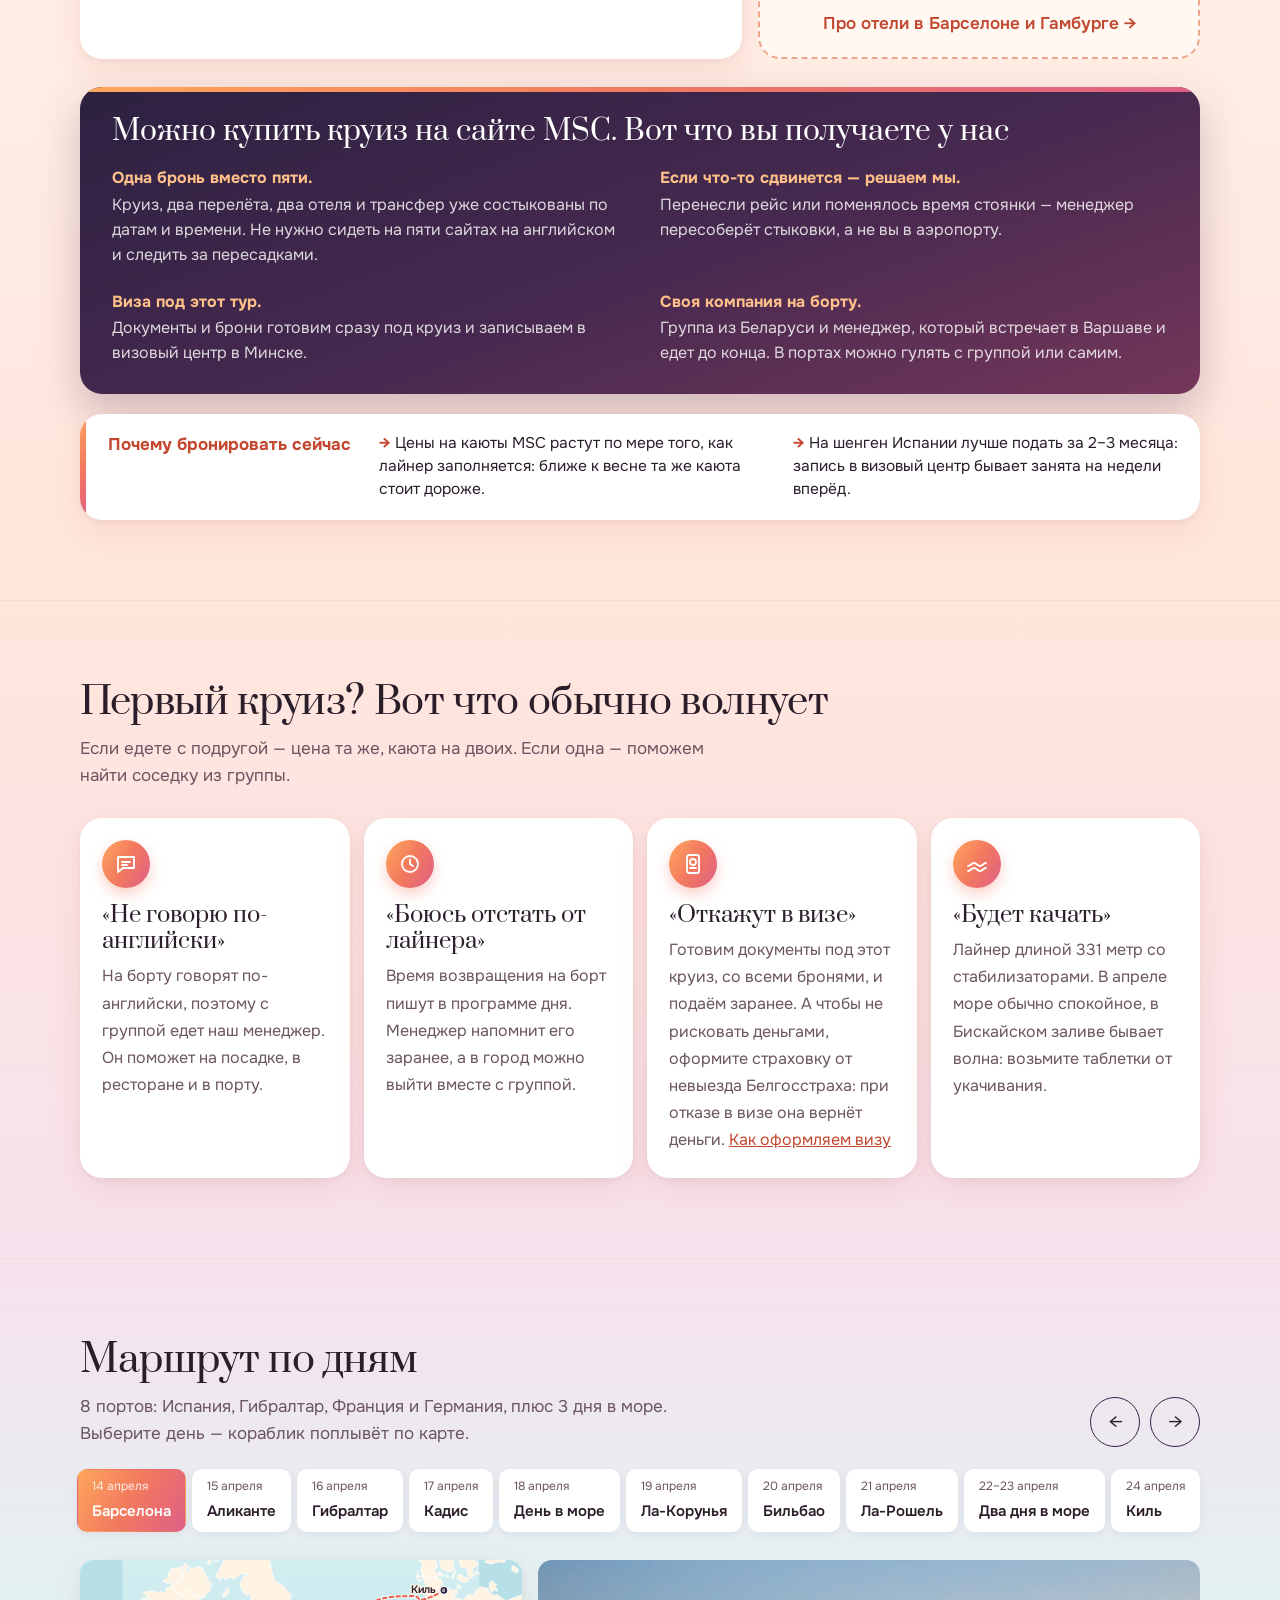
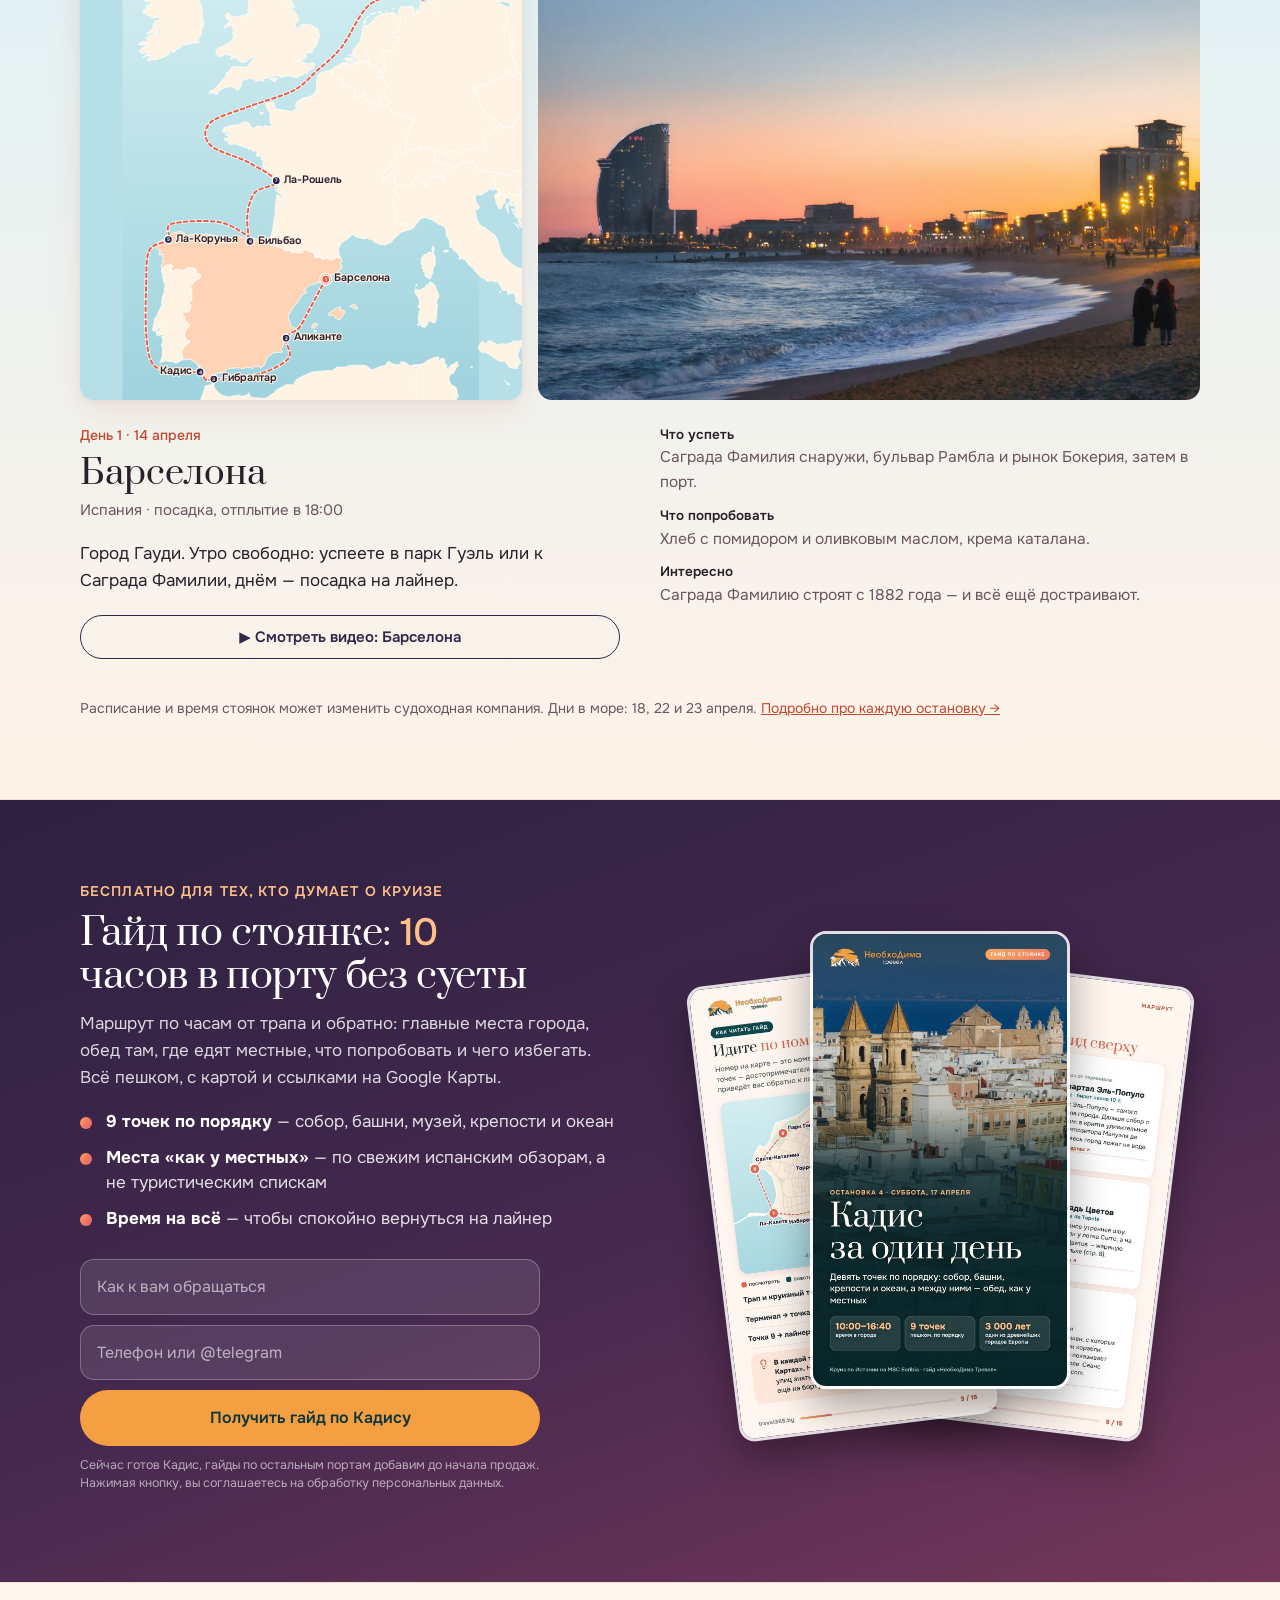
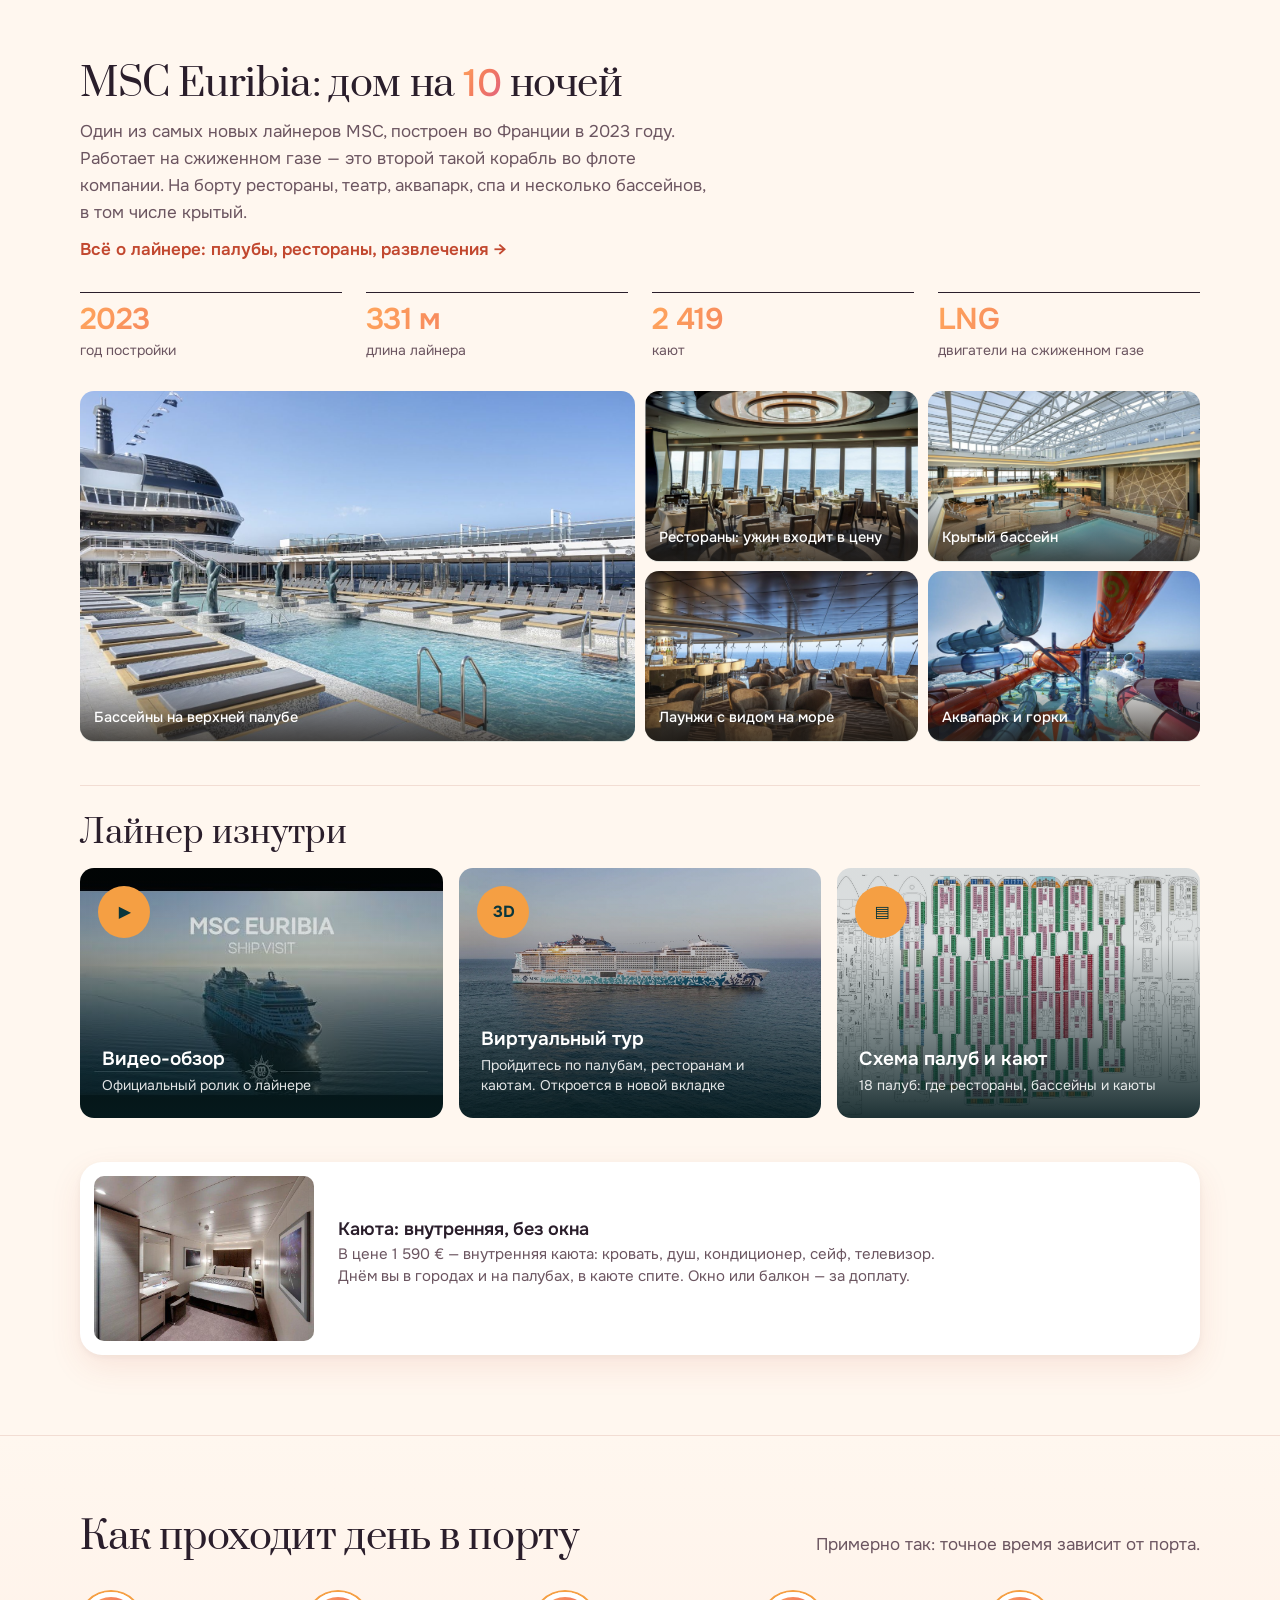
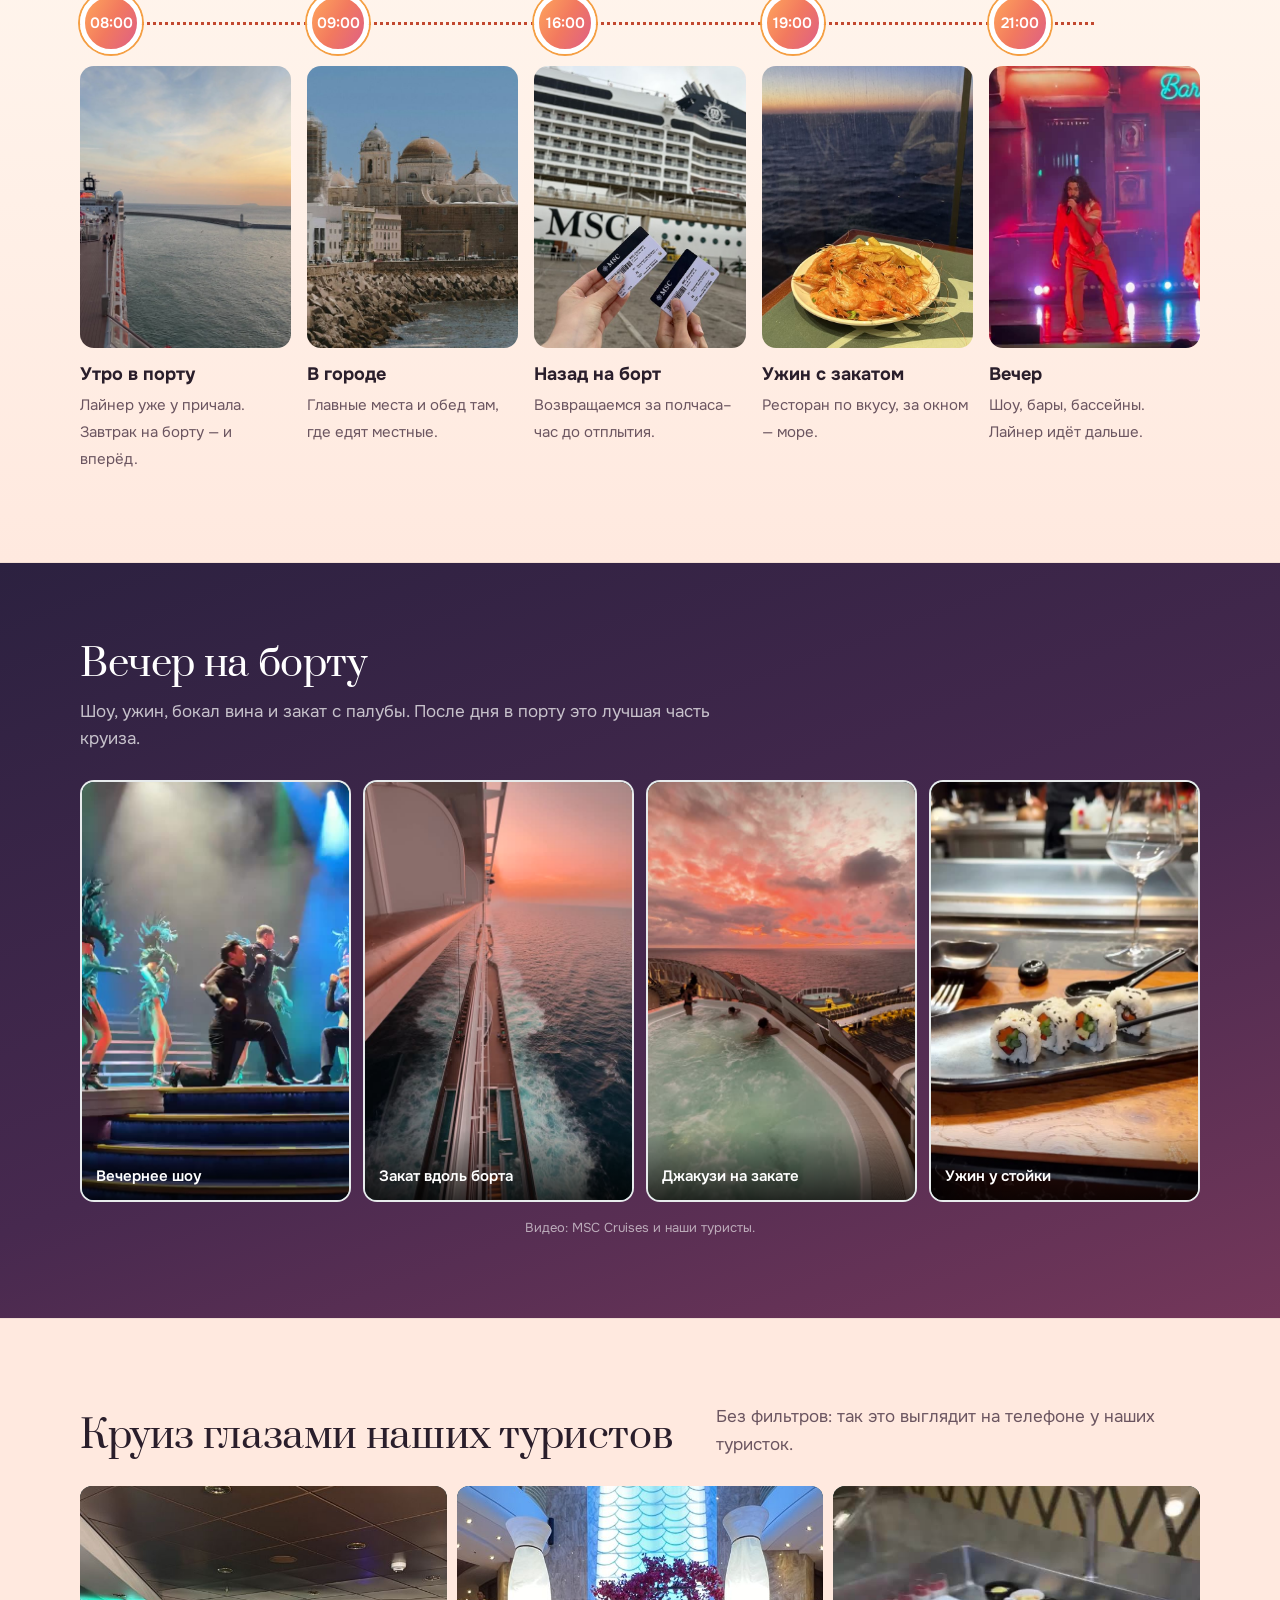
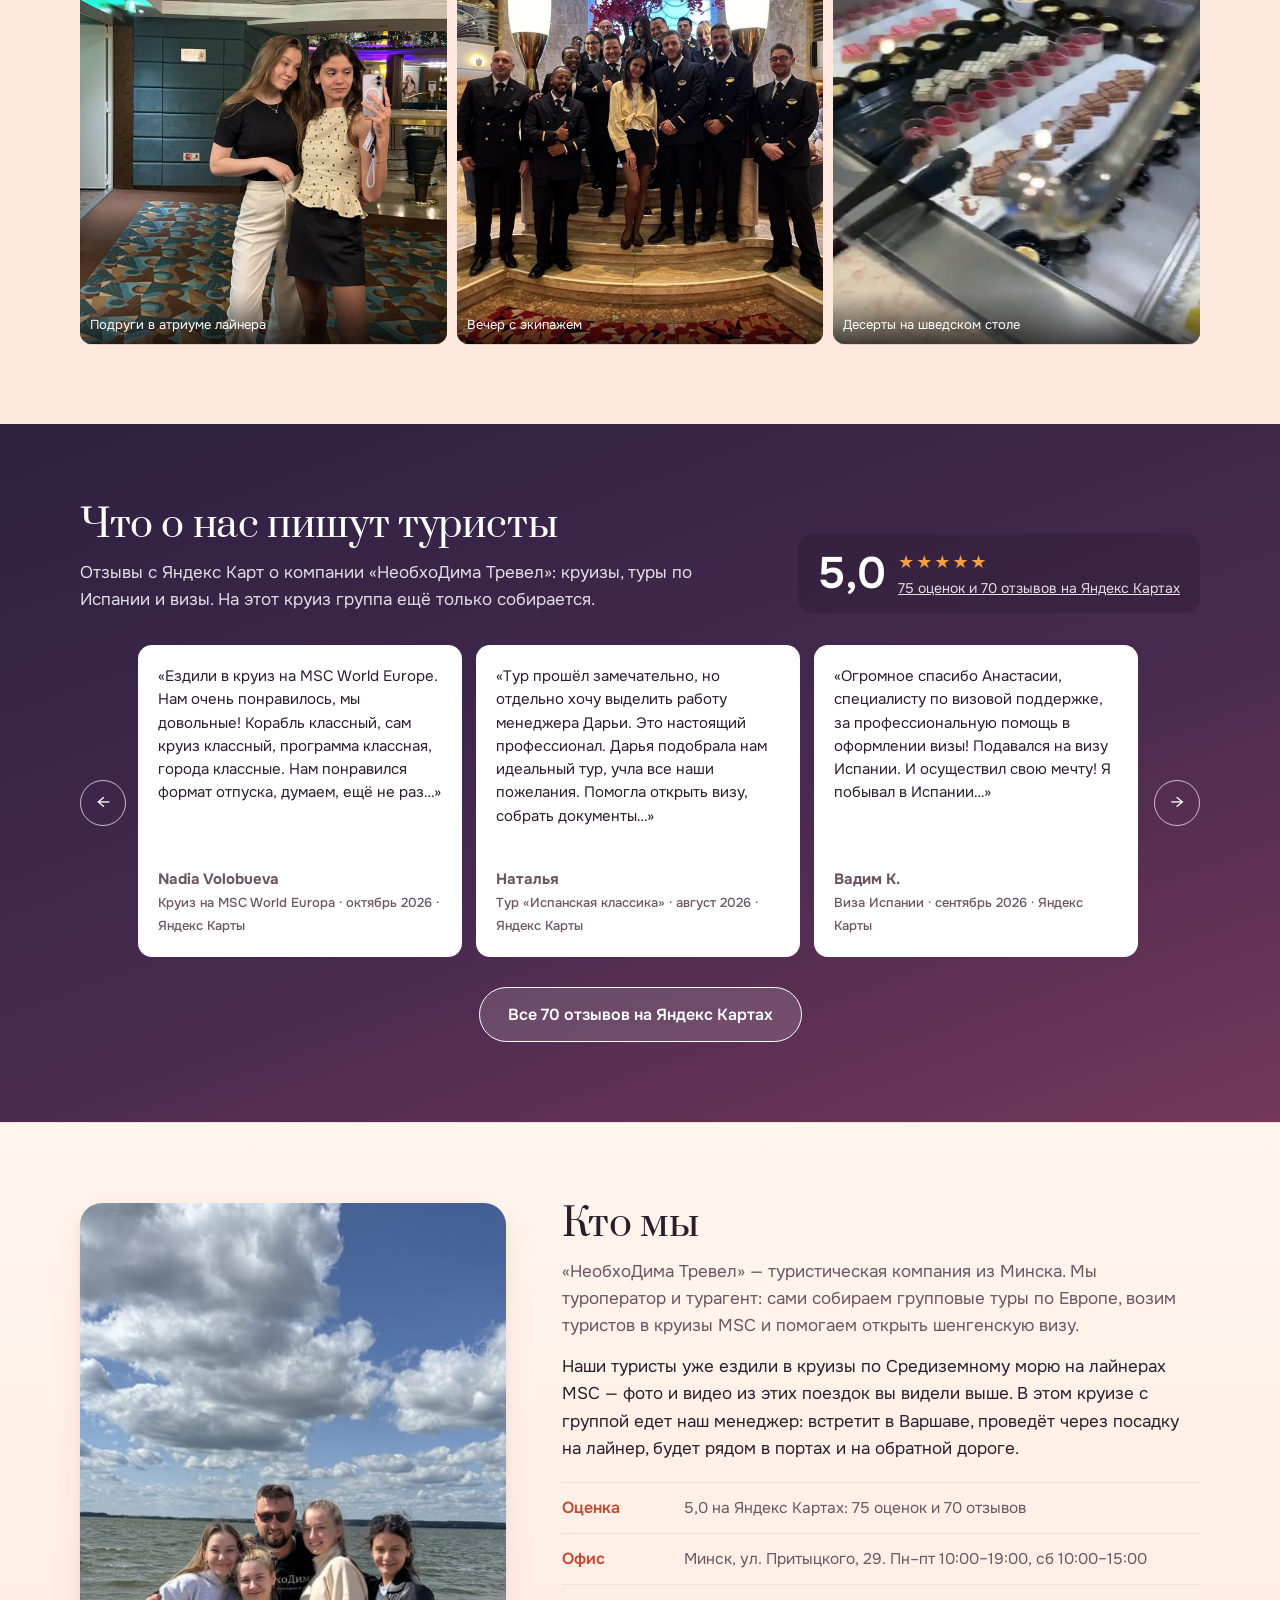
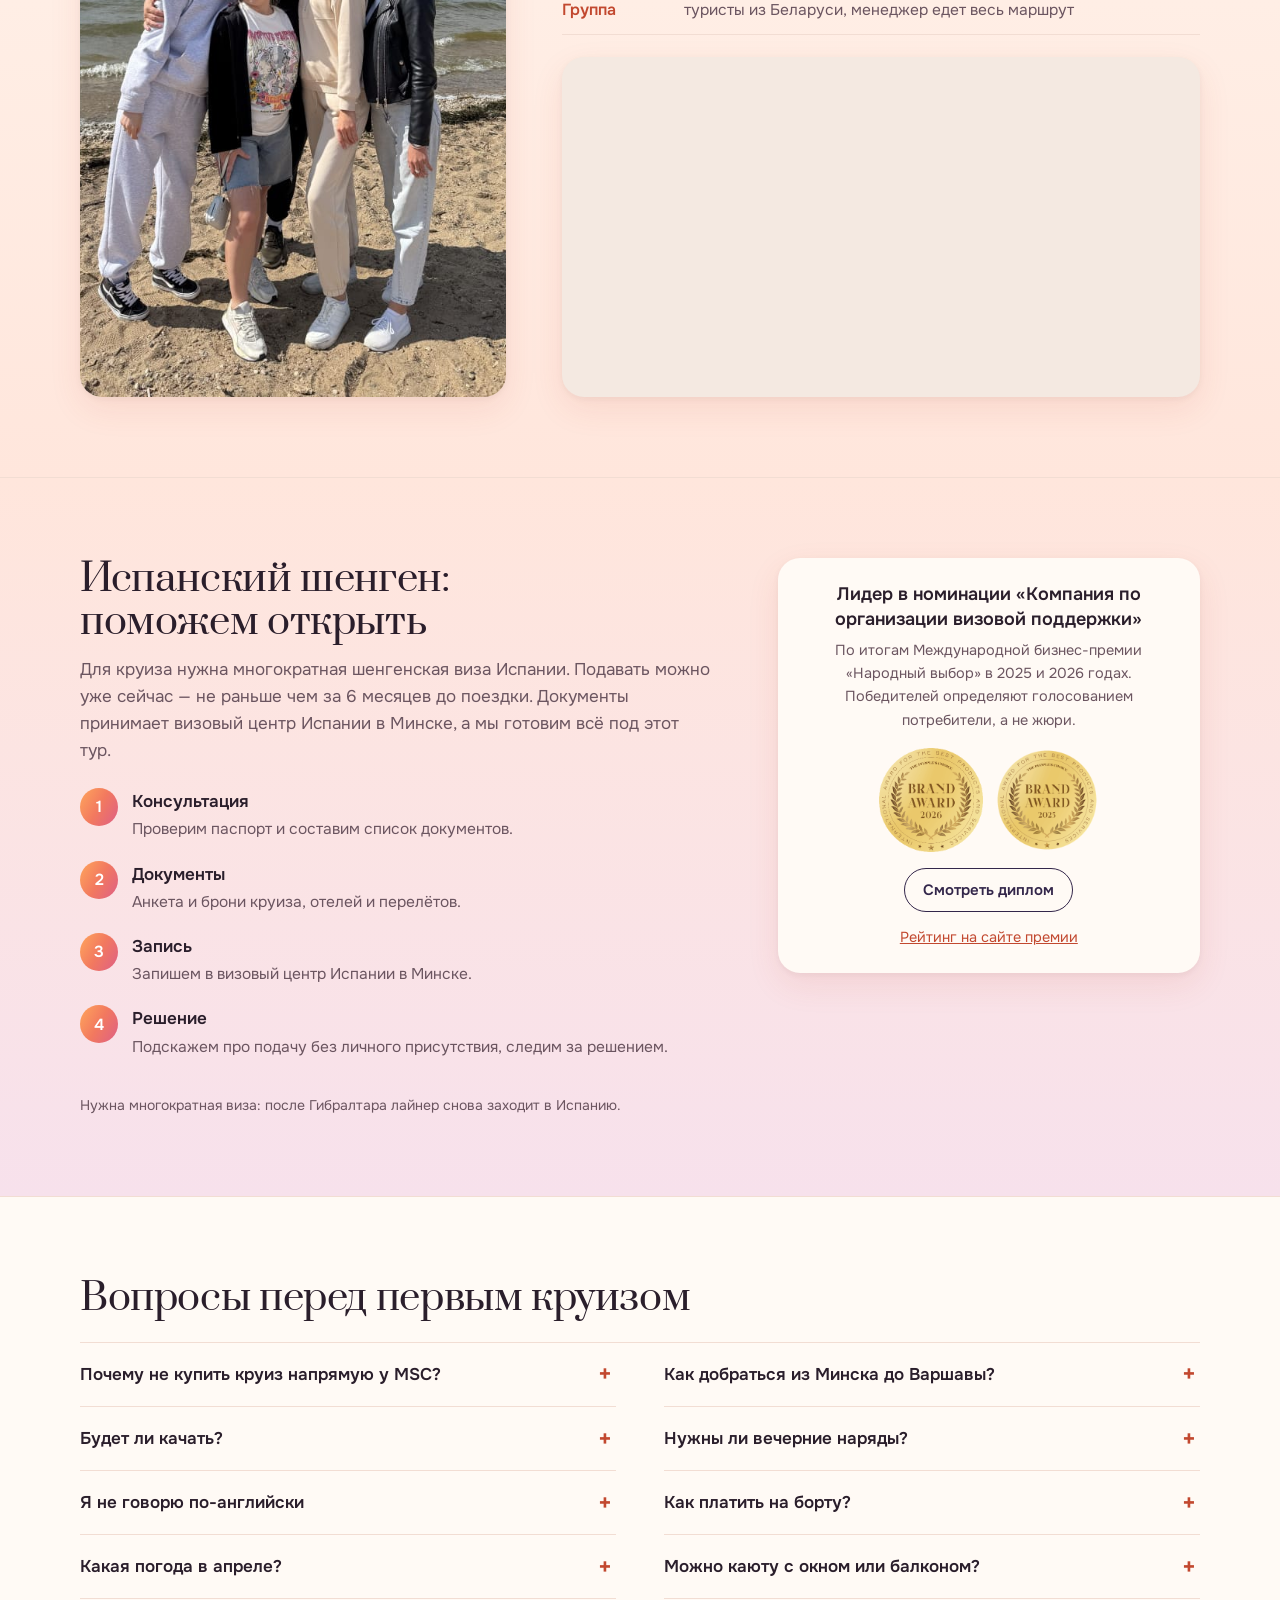
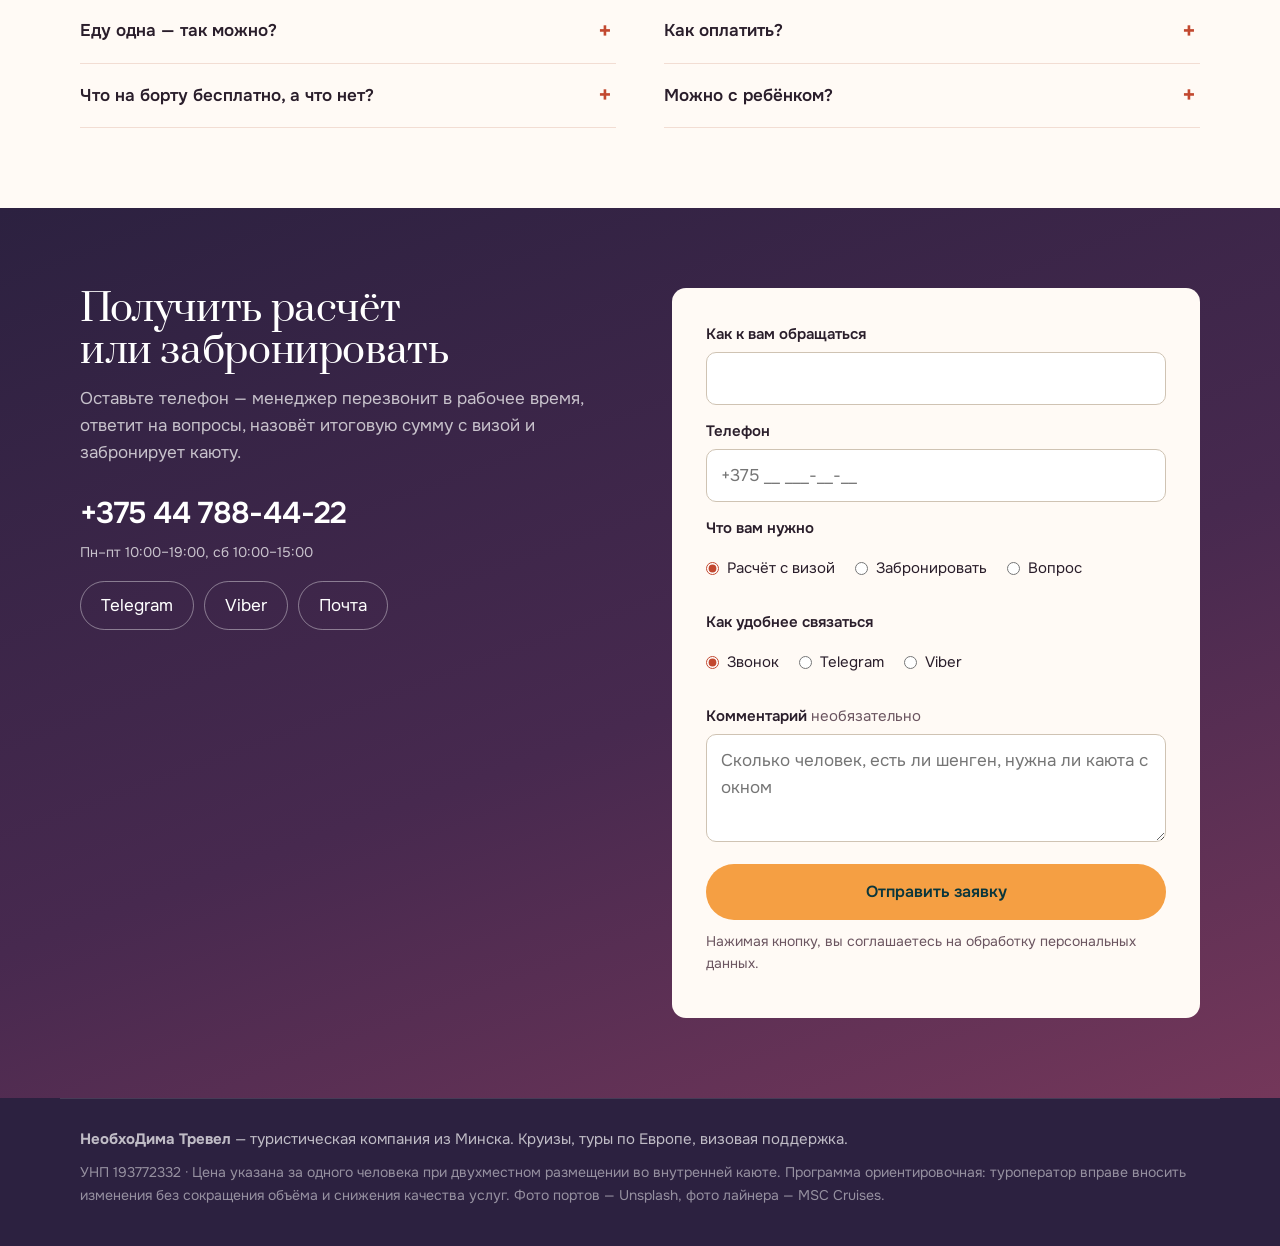
==== commit 0c5cd394: "Главная в дизайне «Закат»; сборы лайнера в цене; блок «Кто мы» без пустоты Co-Authored-By: Claude Op" ====
--- a/index.html
+++ b/index.html
@@ -22,6 +22,7 @@
 <link rel="stylesheet" href="style.css?v=9">
 <link rel="stylesheet" href="rich.css?v=6">
 <link rel="stylesheet" href="brand.css?v=11">
+<link rel="stylesheet" href="sunset.css?v=5">
 </head>
 <body>
 <a class="skip" href="#main">К содержимому</a>
@@ -71,6 +72,7 @@
         <li>Отели в Барселоне и Гамбурге</li>
         <li>10 ночей на MSC Euribia с питанием</li>
         <li>Трансфер Киль — Гамбург</li>
+        <li>Портовые и сервисные сборы лайнера</li>
         <li>Менеджер едет с группой</li>
       </ul>
       <a class="btn btn-gold btn-block" href="#zayavka">Забронировать место</a>
@@ -98,6 +100,7 @@
           <tr><td>24 апреля</td><td><b>Трансфер Киль → Гамбург</b></td><td class="ok" aria-label="входит"></td></tr>
           <tr><td>24 апреля</td><td><b>Отель в Гамбурге</b>, 1 ночь</td><td class="ok" aria-label="входит"></td></tr>
           <tr><td>25 апреля</td><td><b>Перелёт Гамбург → Варшава</b></td><td class="ok" aria-label="входит"></td></tr>
+          <tr><td>на борту</td><td><b>Портовые и сервисные сборы лайнера</b> — на борту за них доплачивать не нужно</td><td class="ok" aria-label="входит"></td></tr>
           <tr><td>весь тур</td><td><b>Менеджер «НеобхоДима»</b> едет с группой</td><td class="ok" aria-label="входит"></td></tr>
         </table>
       </div>
@@ -140,10 +143,10 @@
       <p class="lead">Если едете с подругой — цена та же, каюта на двоих. Если одна — поможем найти соседку из группы.</p>
     </div>
     <ul class="fears">
-      <li><b>«Не говорю по-английски»</b><span>На борту говорят по-английски, поэтому с группой едет наш менеджер. Он поможет на посадке, в ресторане и в порту.</span></li>
-      <li><b>«Боюсь отстать от лайнера»</b><span>Время возвращения на борт пишут в программе дня. Менеджер напомнит его заранее, а в город можно выйти вместе с группой.</span></li>
-      <li><b>«Откажут в визе»</b><span>Готовим документы под этот круиз, со всеми бронями, и подаём заранее. А чтобы не рисковать деньгами, оформите страховку от невыезда: она покрывает отказ в визе. Поможем выбрать. <a href="#viza">Как оформляем визу</a></span></li>
-      <li><b>«Будет качать»</b><span>Лайнер длиной 331 метр со стабилизаторами. В апреле море обычно спокойное, в Бискайском заливе бывает волна: возьмите таблетки от укачивания.</span></li>
+      <li><i class="ic" aria-hidden="true"><svg viewBox="0 0 24 24" width="24" height="24" fill="none" stroke="currentColor" stroke-width="1.8" stroke-linecap="round" stroke-linejoin="round"><path d="M4 5h16v11H9l-5 4z"/><path d="M8 10h8M8 13h5"/></svg></i><b>«Не говорю по-английски»</b><span>На борту говорят по-английски, поэтому с группой едет наш менеджер. Он поможет на посадке, в ресторане и в порту.</span></li>
+      <li><i class="ic" aria-hidden="true"><svg viewBox="0 0 24 24" width="24" height="24" fill="none" stroke="currentColor" stroke-width="1.8" stroke-linecap="round" stroke-linejoin="round"><circle cx="12" cy="12" r="8"/><path d="M12 7.5V12l3 2"/></svg></i><b>«Боюсь отстать от лайнера»</b><span>Время возвращения на борт пишут в программе дня. Менеджер напомнит его заранее, а в город можно выйти вместе с группой.</span></li>
+      <li><i class="ic" aria-hidden="true"><svg viewBox="0 0 24 24" width="24" height="24" fill="none" stroke="currentColor" stroke-width="1.8" stroke-linecap="round" stroke-linejoin="round"><rect x="6" y="3" width="12" height="18" rx="2"/><circle cx="12" cy="10" r="3"/><path d="M9 16h6"/></svg></i><b>«Откажут в визе»</b><span>Готовим документы под этот круиз, со всеми бронями, и подаём заранее. А чтобы не рисковать деньгами, оформите страховку от невыезда Белгосстраха: при отказе в визе она вернёт деньги. <a href="#viza">Как оформляем визу</a></span></li>
+      <li><i class="ic" aria-hidden="true"><svg viewBox="0 0 24 24" width="24" height="24" fill="none" stroke="currentColor" stroke-width="1.8" stroke-linecap="round" stroke-linejoin="round"><path d="M3 14c3 0 3-3 6-3s3 3 6 3 3-3 6-3"/><path d="M3 19c3 0 3-3 6-3s3 3 6 3 3-3 6-3"/></svg></i><b>«Будет качать»</b><span>Лайнер длиной 331 метр со стабилизаторами. В апреле море обычно спокойное, в Бискайском заливе бывает волна: возьмите таблетки от укачивания.</span></li>
     </ul>
   </div>
 </section>
@@ -167,6 +170,34 @@
     </div>
     <div class="day-card" id="dayCard" role="tabpanel" aria-live="polite"></div>
     <p class="small route-note">Расписание и время стоянок может изменить судоходная компания. Дни в море: 18, 22 и 23 апреля. <a href="ostanovki.html">Подробно про каждую остановку →</a></p>
+  </div>
+</section>
+
+<section class="sec" id="gidy" aria-labelledby="gid-h">
+  <div class="wrap gid">
+    <div class="gid-copy">
+      <p class="gid-kicker">Бесплатно для тех, кто думает о круизе</p>
+      <h2 id="gid-h">Гайд по стоянке: <span class="num">10</span> часов в порту без суеты</h2>
+      <p class="lead">Маршрут по часам от трапа и обратно: главные места города, обед там, где едят местные, что попробовать и чего избегать. Всё пешком, с картой и ссылками на Google Карты.</p>
+      <ul class="gid-list">
+        <li><b>9 точек по порядку</b> — собор, башни, музей, крепости и океан</li>
+        <li><b>Места «как у местных»</b> — по свежим испанским обзорам, а не туристическим спискам</li>
+        <li><b>Время на всё</b> — чтобы спокойно вернуться на лайнер</li>
+      </ul>
+    </div>
+    <div class="gid-pages" aria-hidden="true">
+      <img src="guides/kadis-p-cover.jpg" alt="" loading="lazy" width="486" height="864">
+      <img src="guides/kadis-p-map.jpg" alt="" loading="lazy" width="486" height="864">
+      <img src="guides/kadis-p-stops.jpg" alt="" loading="lazy" width="486" height="864">
+    </div>
+    <form class="gid-form" id="gidForm" novalidate>
+        <input type="text" name="name" placeholder="Как к вам обращаться" autocomplete="name" required aria-label="Имя">
+        <input type="tel" name="phone" placeholder="Телефон или @telegram" autocomplete="tel" required aria-label="Телефон или Telegram">
+        <input class="hp" type="text" name="website" tabindex="-1" autocomplete="off" aria-hidden="true">
+        <button class="btn btn-gold" type="submit">Получить гайд по Кадису</button>
+        <p class="small gid-note">Сейчас готов Кадис, гайды по остальным портам добавим до начала продаж. Нажимая кнопку, вы соглашаетесь на обработку персональных данных.</p>
+        <div class="gid-msg" id="gidMsg" role="status"></div>
+      </form>
   </div>
 </section>
 
@@ -216,10 +247,10 @@
       <p class="lead">Примерно так: точное время зависит от порта.</p>
     </div>
     <ol class="hours">
-      <li><span class="hr">08:00</span><figure><img src="people/lunch.jpg" alt="Завтрак на палубе с видом на море" loading="lazy" width="619" height="1100"></figure><b>Утро в порту</b><span>Лайнер уже у причала. Завтрак на борту — и вперёд.</span></li>
-      <li><span class="hr">09:00</span><figure><img src="people/port-view.jpg" alt="Вид с палубы на порт" loading="lazy" width="506" height="900"></figure><b>В городе</b><span>Главные места и обед там, где едят местные.</span></li>
+      <li><span class="hr">08:00</span><figure><img src="people/port-view.jpg" alt="Утренний вид с палубы на причал" loading="lazy"></figure><b>Утро в порту</b><span>Лайнер уже у причала. Завтрак на борту — и вперёд.</span></li>
+      <li><span class="hr">09:00</span><figure><img src="img/x-cadiz-2.jpg" alt="Собор и набережная Кадиса" loading="lazy"></figure><b>В городе</b><span>Главные места и обед там, где едят местные.</span></li>
       <li><span class="hr">16:00</span><figure><img src="people/cards.jpg" alt="Круизные карты на фоне лайнера" loading="lazy" width="619" height="1100"></figure><b>Назад на борт</b><span>Возвращаемся за полчаса–час до отплытия.</span></li>
-      <li><span class="hr">19:00</span><figure><img src="people/dish.jpg" alt="Ужин в ресторане лайнера" loading="lazy" width="506" height="900"></figure><b>Ужин</b><span>Ресторан по вкусу и закат с палубы.</span></li>
+      <li><span class="hr">19:00</span><figure><img src="people/shrimp.jpg" alt="Ужин с видом на море на закате" loading="lazy"></figure><b>Ужин с закатом</b><span>Ресторан по вкусу, за окном — море.</span></li>
       <li><span class="hr">21:00</span><figure><video src="people/showv.mp4" poster="people/showv.jpg" muted loop playsinline preload="none" data-auto aria-hidden="true"></video></figure><b>Вечер</b><span>Шоу, бары, бассейны. Лайнер идёт дальше.</span></li>
     </ol>
   </div>
@@ -231,9 +262,8 @@
       <h2 id="cine-h">Вечер на борту</h2>
       <p class="lead">Шоу, ужин, бокал вина и закат с палубы. После дня в порту это лучшая часть круиза.</p>
     </div>
-    <div class="cine"><figure class="clip big"><img src="promo/dance.jpg" alt="" loading="lazy"><video data-src="promo/dance.mp4" muted loop playsinline preload="none" aria-hidden="true"></video><figcaption>Вечернее шоу</figcaption></figure><figure class="clip"><img src="promo/wine.jpg" alt="" loading="lazy"><video data-src="promo/wine.mp4" muted loop playsinline preload="none" aria-hidden="true"></video><figcaption>Дегустация вина</figcaption></figure><figure class="clip"><img src="promo/chef.jpg" alt="" loading="lazy"><video data-src="promo/chef.mp4" muted loop playsinline preload="none" aria-hidden="true"></video><figcaption>Повара у вас на глазах</figcaption></figure><figure class="clip"><img src="promo/slides.jpg" alt="" loading="lazy"><video data-src="promo/slides.mp4" muted loop playsinline preload="none" aria-hidden="true"></video><figcaption>Аквапарк с высоты</figcaption></figure></div>
-    <div class="reels4"><figure class="reel"><img src="promo/v-dance.jpg" alt="" loading="lazy"><video data-src="promo/v-dance.mp4" muted loop playsinline preload="none" aria-hidden="true"></video><figcaption>Закат вдоль борта</figcaption></figure><figure class="reel"><img src="promo/v-jacuzzi.jpg" alt="" loading="lazy"><video data-src="promo/v-jacuzzi.mp4" muted loop playsinline preload="none" aria-hidden="true"></video><figcaption>Джакузи на закате</figcaption></figure><figure class="reel"><img src="promo/v-chef.jpg" alt="" loading="lazy"><video data-src="promo/v-chef.mp4" muted loop playsinline preload="none" aria-hidden="true"></video><figcaption>Ужин у стойки</figcaption></figure><figure class="reel"><img src="promo/v-slide.jpg" alt="" loading="lazy"><video data-src="promo/v-slide.mp4" muted loop playsinline preload="none" aria-hidden="true"></video><figcaption>Крутой спуск</figcaption></figure></div>
-    <p class="credit">Видео MSC Cruises с разных лайнеров компании.</p>
+    <div class="reels4"><figure class="reel"><img src="people/dancers.jpg" alt="" loading="lazy"><video data-src="people/dancers.mp4" muted loop playsinline preload="none" aria-hidden="true"></video><figcaption>Вечернее шоу</figcaption></figure><figure class="reel"><img src="promo/v-dance.jpg" alt="" loading="lazy"><video data-src="promo/v-dance.mp4" muted loop playsinline preload="none" aria-hidden="true"></video><figcaption>Закат вдоль борта</figcaption></figure><figure class="reel"><img src="promo/v-jacuzzi.jpg" alt="" loading="lazy"><video data-src="promo/v-jacuzzi.mp4" muted loop playsinline preload="none" aria-hidden="true"></video><figcaption>Джакузи на закате</figcaption></figure><figure class="reel"><img src="promo/v-chef.jpg" alt="" loading="lazy"><video data-src="promo/v-chef.mp4" muted loop playsinline preload="none" aria-hidden="true"></video><figcaption>Ужин у стойки</figcaption></figure></div>
+    <p class="credit">Видео: MSC Cruises и наши туристы.</p>
   </div>
 </section>
 
@@ -277,6 +307,9 @@
         <li><b>Офис</b><span>Минск, ул. Притыцкого, 29. Пн–пт 10:00–19:00, сб 10:00–15:00</span></li>
         <li><b>Группа</b><span>туристы из Беларуси, менеджер едет весь маршрут</span></li>
       </ul>
+      <div class="office-map">
+        <iframe src="https://yandex.by/map-widget/v1/?z=16&amp;ol=biz&amp;oid=170623949287" title="Офис «НеобхоДима Тревел» на Яндекс Картах" loading="lazy" allowfullscreen></iframe>
+      </div>
     </div>
   </div>
 </section>
@@ -311,7 +344,7 @@
 <section class="sec" id="voprosy" aria-labelledby="faq-h">
   <div class="wrap faq-wrap">
     <h2 id="faq-h">Вопросы перед первым круизом</h2>
-    <div class="faq"><div class="faq-col"><details><summary>Почему не купить круиз напрямую у MSC?</summary><p>MSC продаёт только каюту. У нас перелёты, два отеля, трансфер и круиз уже состыкованы, а с группой едет наш менеджер, который говорит по-русски.</p></details><details><summary>Будет ли качать?</summary><p>Лайнер длиной 331 метр со стабилизаторами. В Средиземном море в апреле обычно спокойно, в Бискайском заливе бывает волна — возьмите таблетки от укачивания.</p></details><details><summary>Я не говорю по-английски</summary><p>На борту говорят по-английски, русского сервиса нет. Для этого с группой и едет наш менеджер.</p></details><details><summary>Какая погода в апреле?</summary><p>На юге Испании около 18–22 °C, на севере — в Бильбао, Ла-Рошели и Киле — около 12–16 °C и ветер. Нужна ветровка.</p></details><details><summary>Еду одна — так можно?</summary><p>Да. Поможем найти соседку по каюте из группы, тогда цена как при двухместном размещении. Если хотите каюту только для себя — менеджер посчитает доплату.</p></details><details><summary>Что на борту бесплатно, а что нет?</summary><p>Входят: основные рестораны и шведский стол, шоу в театре, бассейны, аквапарк, спортзал. За доплату: напитки, тематические рестораны, спа, экскурсии в портах.</p></details></div><div class="faq-col"><details><summary>Как добраться из Минска до Варшавы?</summary><p>Дорога до Варшавы не входит в цену. Поможем организовать трансфер для группы за доплату.</p></details><details><summary>Нужны ли вечерние наряды?</summary><p>Днём свободная одежда. Один-два вечера праздничные: платье или рубашка с брюками. Смокинг не нужен.</p></details><details><summary>Как платить на борту?</summary><p>Всё записывается на карту гостя, её привязывают к банковской карте или к депозиту наличными.</p></details><details><summary>Можно каюту с окном или балконом?</summary><p>Да, за доплату. Менеджер посчитает по наличию кают.</p></details><details><summary>Как оплатить?</summary><p>Цена указана в евро, оплачиваете в белорусских рублях. Сумму предоплаты и график оплаты назовёт менеджер при бронировании.</p></details><details><summary>Можно с ребёнком?</summary><p>Да, на лайнере есть детские клубы и аквапарк. Стоимость для ребёнка зависит от возраста — менеджер посчитает.</p></details></div></div>
+    <div class="faq"><div class="faq-col"><details><summary>Почему не купить круиз напрямую у MSC?</summary><p>MSC продаёт только каюту. У нас перелёты, два отеля, трансфер и круиз уже состыкованы, а с группой едет наш менеджер, который говорит по-русски.</p></details><details><summary>Будет ли качать?</summary><p>Лайнер длиной 331 метр со стабилизаторами. В Средиземном море в апреле обычно спокойно, в Бискайском заливе бывает волна — возьмите таблетки от укачивания.</p></details><details><summary>Я не говорю по-английски</summary><p>На борту говорят по-английски, русского сервиса нет. Для этого с группой и едет наш менеджер.</p></details><details><summary>Какая погода в апреле?</summary><p>На юге Испании около 18–22 °C, на севере — в Бильбао, Ла-Рошели и Киле — около 12–16 °C и ветер. Нужна ветровка.</p></details><details><summary>Еду одна — так можно?</summary><p>Да. Поможем найти соседку по каюте из группы, тогда цена как при двухместном размещении. Если хотите каюту только для себя — менеджер посчитает доплату.</p></details><details><summary>Что на борту бесплатно, а что нет?</summary><p>Входят: основные рестораны и шведский стол, шоу в театре, бассейны, аквапарк, спортзал, а также портовые и сервисные сборы лайнера. За доплату: напитки, тематические рестораны, спа, экскурсии в портах.</p></details></div><div class="faq-col"><details><summary>Как добраться из Минска до Варшавы?</summary><p>Дорога до Варшавы не входит в цену. Поможем организовать трансфер для группы за доплату.</p></details><details><summary>Нужны ли вечерние наряды?</summary><p>Днём свободная одежда. Один-два вечера праздничные: платье или рубашка с брюками. Смокинг не нужен.</p></details><details><summary>Как платить на борту?</summary><p>Всё записывается на карту гостя, её привязывают к банковской карте или к депозиту наличными.</p></details><details><summary>Можно каюту с окном или балконом?</summary><p>Да, за доплату. Менеджер посчитает по наличию кают.</p></details><details><summary>Как оплатить?</summary><p>Цена указана в евро, оплачиваете в белорусских рублях. Сумму предоплаты и график оплаты назовёт менеджер при бронировании.</p></details><details><summary>Можно с ребёнком?</summary><p>Да, на лайнере есть детские клубы и аквапарк. Стоимость для ребёнка зависит от возраста — менеджер посчитает.</p></details></div></div>
   </div>
 </section>
 
@@ -376,5 +409,26 @@
 
 <script src="app.js?v=13"></script>
 <script src="extras.js?v=1"></script>
+<script>
+(function () {
+  var f = document.getElementById('gidForm'), m = document.getElementById('gidMsg');
+  if (!f) return;
+  var link = '<a class="btn btn-gold" href="guides/kadis-gid.pdf" download>Скачать гайд (PDF)</a>';
+  f.addEventListener('submit', function (e) {
+    e.preventDefault();
+    if (f.website.value) return;
+    var name = f.name.value.trim(), contact = f.phone.value.trim();
+    if (!name || contact.replace(/[^0-9a-zA-Z]/g, '').length < 5) { m.className = 'gid-msg err'; m.textContent = 'Укажите имя и телефон или Telegram.'; return; }
+    var d = new URLSearchParams();
+    d.append('name', name); d.append('phone', contact); d.append('plan', 'Гайд по стоянке: Кадис (лендинг круиза Испания)');
+    d.append('comment', '[Гайд Кадис]'); d.append('page', location.href);
+    new URLSearchParams(location.search).forEach(function (v, k) { if (/^utm_|^gclid$|^yclid$|^fbclid$/.test(k)) d.append(k, v); });
+    var b = f.querySelector('button'); b.disabled = true; b.textContent = 'Отправляем…';
+    var done = function () { f.classList.add('sent'); m.className = 'gid-msg ok'; m.innerHTML = '<b>Готово!</b> Гайд ваш — скачайте его сейчас. Менеджер напишет, когда появятся гайды по другим портам.<br>' + link; };
+    if (typeof LEAD_ENDPOINT === 'string' && LEAD_ENDPOINT) { fetch(LEAD_ENDPOINT, { method: 'POST', mode: 'no-cors', body: d }).then(done, done); } else done();
+  });
+})();
+</script>
+
 </body>
 </html>
--- a/sunset.css
+++ b/sunset.css
@@ -0,0 +1,189 @@
+/* Образец «Закат»: тёплая гамма из видео первого экрана — абрикос, коралл, роза и сумеречный фиолетовый.
+   Подключается последним, поверх brand.css. Вернуть прежний вид: убрать строку sunset.css из <head>. */
+:root{
+  --sun1:#FFB36B; --sun2:#F58A6E; --sun3:#E56F8F; --sun4:#8E5A9E;
+  --grad:linear-gradient(120deg,#FFA65C 0%,#F2795F 50%,#DE5F86 100%);
+  --dusk:linear-gradient(160deg,#2C2140 0%,#47294F 55%,#74375A 100%);
+  --bg:#FFFAF5; --bg2:#FFF0E6; --ink:#2A1E2B; --muted:#6B5560; --line:#F2DDD3;
+  --accent:#C2482F; --accent-d:#A23A24;
+  --dark:#33264A; --dark2:#2C2140;
+  --shadow:0 12px 32px rgba(194,72,47,.10), 0 2px 6px rgba(42,30,43,.05);
+}
+body{background:var(--bg);color:var(--ink)}
+.lead{color:var(--muted)}
+
+/* цифры и цены в заголовках — закатным градиентом */
+.sec h2 .num,.bc-price b,.hero-price b,.ship-facts b{background:var(--grad);-webkit-background-clip:text;background-clip:text;color:transparent}
+.hero-price b{background:linear-gradient(120deg,#FFC48A,#FF9A7A 60%,#FF8FA8);-webkit-background-clip:text;background-clip:text}
+
+/* фоны секций: ни одного белого блока подряд */
+#vklyucheno.sec{background:linear-gradient(180deg,#FFF6EE 0%,#FFE6DC 100%)}
+#strahi.sec{background:linear-gradient(180deg,#FFE6DC 0%,#F7E1EC 100%)}
+#marshrut.sec{background:linear-gradient(180deg,#F7E1EC 0%,#E3F1F3 30%,#FFF3E8 100%)}
+#layner.sec{background:#FFF7EF}
+#den.sec{background:linear-gradient(180deg,#FFF7EF,#FFE9DF)}
+#turisty.sec{background:#FFE9DF}
+#o-nas.sec{background:linear-gradient(180deg,#FFF6EE,#FFE6DC)}
+#viza.sec{background:linear-gradient(180deg,#FFE6DC,#F7E1EC)}
+#voprosy.sec{background:#FFFAF5}
+
+/* тёмные секции — сумерки вместо тёмно-зелёного */
+#kino.sec,#otzyvy.sec,#zayavka.sec{background:var(--dusk);color:#fff}
+.stick,.mbar{--x:0}
+.stick{background:var(--dark2)}
+
+/* ===== Цена ===== */
+.pcol{border:0;background:#fff;border-radius:22px;box-shadow:var(--shadow)}
+.pcol h3{font-family:var(--head);font-weight:400;font-size:24px;margin-bottom:12px}
+.pin-yes td.ok{color:#fff}
+.pin-yes td.ok:before{content:"✓";display:inline-grid;place-items:center;width:24px;height:24px;border-radius:50%;background:var(--grad);color:#fff;font-size:13px;font-weight:700}
+.pcol td{border-top-color:var(--line)}
+.pin-yes td:first-child{color:var(--accent);font-weight:500}
+.pin-no{background:#FFF8F3;border:2px dashed #EFA48C;box-shadow:none}
+.pin-no h3{color:var(--accent)}
+.extras-list li{border-top-color:rgba(194,72,47,.18)}
+.extras-list li:before{content:"";top:19px;width:9px;height:9px;border-radius:50%;background:var(--grad)}
+.extras-list span{color:#6B4B4B}
+
+@media (max-width:759px){
+  .pcol{padding:20px 18px}
+  .pin-yes table,.pin-yes tbody{display:block}
+  .pin-yes tr{display:grid;grid-template-columns:1fr 30px;column-gap:10px;padding:11px 0;border-top:1px solid var(--line)}
+  .pin-yes tr:first-child{border-top:0;padding-top:4px}
+  .pin-yes td{display:block;border:0;padding:0;width:auto}
+  .pin-yes td:first-child{grid-column:1;font-size:12px;text-transform:uppercase;letter-spacing:.06em;margin-bottom:2px}
+  .pin-yes td:nth-child(2){grid-column:1;font-size:16px;line-height:1.4}
+  .pin-yes td.ok{grid-column:2;grid-row:1 / span 2;align-self:center;text-align:right}
+}
+
+/* «Почему у нас» — карточка-сумерки */
+.why-us{background:var(--dusk);border:0;border-radius:22px;color:#fff;box-shadow:0 18px 40px rgba(71,41,79,.25);position:relative;overflow:hidden}
+.why-us:before{content:"";position:absolute;inset:0 0 auto 0;height:5px;background:var(--grad)}
+.why-us h3{color:#fff}
+.why-us li{color:rgba(255,255,255,.82)}
+.why-us b{color:#FFC08A;margin-bottom:2px}
+
+.now-strip{background:#fff;color:var(--ink);box-shadow:var(--shadow);border-radius:22px;position:relative;overflow:hidden;padding-left:28px}
+.now-strip:before{content:"";position:absolute;left:0;top:0;bottom:0;width:6px;background:var(--grad)}
+.now-strip b{color:var(--accent)}
+
+/* ===== Страхи: карточки с иконками, на телефоне листаются ===== */
+.fears li{border:0;border-radius:22px;background:#fff;box-shadow:var(--shadow);padding:22px 22px 24px}
+.fears .ic{display:grid;place-items:center;width:48px;height:48px;border-radius:50%;background:var(--grad);color:#fff;margin-bottom:14px;box-shadow:0 6px 14px rgba(242,121,95,.35)}
+.fears b{color:var(--ink)}
+.fears span{color:var(--muted)}
+@media (max-width:759px){
+  .fears{grid-auto-flow:column;grid-auto-columns:84%;overflow-x:auto;scroll-snap-type:x mandatory;margin-left:calc(var(--pad) * -1);margin-right:calc(var(--pad) * -1);padding:6px var(--pad) 22px;scrollbar-width:none}
+  .fears::-webkit-scrollbar{display:none}
+  .fears li{scroll-snap-align:center}
+}
+
+/* ===== Карта маршрута: цветное море ===== */
+#sea stop:first-child{stop-color:#D3EEF1}
+#sea stop:last-child{stop-color:#9FD3DE}
+.map{border:0;box-shadow:var(--shadow)}
+.map [fill="#F6F0E7"]{fill:#FFF3E4}
+.map [fill="#EBCFC2"]{fill:#FFD3B5}
+.map #route{stroke:#E8604C;stroke-width:4.5;stroke-dasharray:8 7}
+.days{scrollbar-width:none}.days::-webkit-scrollbar{display:none}
+@media (max-width:759px){.rt-photo{aspect-ratio:16/10;height:auto}}
+.map #routeBase{stroke:#fff;opacity:.9}
+.map .pin .dot{fill:var(--dark2)}
+.map .pin.on .dot,.map .pin:hover .dot,.map .pin:focus-visible .dot{fill:#E8604C}
+.map .pin .pulse{fill:#E8604C}
+.map .lbl{fill:var(--ink);stroke:#FFF3E4}
+.map #shipDot circle{fill:#FFA65C}
+.rt-map{background:#B7DFE7;border-radius:var(--r)}
+.route .days button{background:#fff;border-color:transparent;box-shadow:0 2px 8px rgba(42,30,43,.06)}
+.days button[aria-selected="true"],.route .days button[aria-selected="true"]{background:var(--grad);border-color:transparent;color:#fff}
+.days button[aria-selected="true"] small{color:rgba(255,255,255,.85)}
+
+/* ===== Лайнер, день, виза ===== */
+.cabin-strip{background:#fff;border:0;box-shadow:var(--shadow);border-radius:22px}
+.hours .hr{background:var(--grad);color:#fff;border-color:#fff}
+.steps li:before{border:0;background:var(--grad);color:#fff}
+.awards{border:0;box-shadow:var(--shadow);border-radius:22px}
+
+/* ===== Кто мы: карта офиса ===== */
+.about-facts b{color:var(--accent)}
+.office-map{margin-top:22px}
+.office-map iframe{display:block;width:100%;height:300px;border:0;border-radius:22px;box-shadow:var(--shadow);background:#F4E9E1}
+.office-map a{display:inline-block;margin-top:10px;font-weight:600}
+@media (min-width:900px){.office-map iframe{height:340px}}
+
+/* FAQ */
+.faq summary:after,.faq summary::marker{color:var(--accent)}
+
+/* ===== Внутренние страницы (лайнер, остановки, отели) ===== */
+.ihero{background:linear-gradient(rgba(44,33,64,.55),rgba(116,55,90,.55)),var(--bg-img) center/cover,#47294F}
+.inner .foot{background:#2C2140}
+.pblock{background:#FFFAF5}
+.pblock.alt{background:linear-gradient(180deg,#FFF0E6,#FBE6EC)}
+.pnum{background:var(--grad)}
+.pdate{background:#FFE1C7;color:var(--accent-d)}
+.phead h2{color:var(--ink)}
+.phours{background:var(--dusk)}
+.phours:before{background:#FFA65C}
+.pc{border-top:0;box-shadow:var(--shadow);border-radius:20px}
+.pic{background:var(--grad)}
+.pic svg{stroke:#fff}
+.pc h3{color:var(--accent)}
+
+/* остановки: фото слева, видео и текст справа — без пустых полос и растянутых кадров */
+.pgal{grid-template-columns:1fr 1fr!important;grid-template-rows:auto!important;gap:10px}
+.pgal img,.pgal .pmain{aspect-ratio:4/3!important;min-height:0!important;grid-row:auto!important;height:auto}
+.pgal .pmain{grid-column:1 / -1;aspect-ratio:16/10!important}
+.pgal.g2 img:not(.pmain){grid-column:1 / -1;aspect-ratio:21/9!important}
+.pvideo{max-width:none;width:100%;aspect-ratio:16/9;margin:0 0 20px;align-items:center;padding:0 18px 0 84px;font-size:17px}
+.pvideo:after{content:"";position:absolute;inset:0;background:linear-gradient(90deg,rgba(44,33,64,.75),rgba(44,33,64,.1) 70%);z-index:0}
+.pvideo .in-play,.pvideo b{z-index:1}
+.pvideo .in-play{background:var(--grad);color:#fff}
+@media (min-width:900px){
+  .pblock .wrap{display:grid;grid-template-columns:1.2fr 1fr;column-gap:40px;align-items:start}
+  .pblock .phead{grid-column:1 / -1}
+  .pblock .pgal{grid-column:1;grid-row:2 / span 3;margin:0}
+  .pblock .pvideo,.pblock .plead,.pblock .pcards{grid-column:2}
+  .pblock .pcards{grid-template-columns:1fr;gap:12px}
+  .pblock .plead{font-size:17.5px;margin-bottom:18px}
+  .pblock .pc{padding:16px 18px;display:grid;grid-template-columns:40px 1fr;column-gap:14px}
+  .pblock .pc .pic{grid-row:span 2;margin:0}
+}
+
+/* ===== Гайд по стоянке (приманка за контакт) ===== */
+#gidy.sec{background:var(--dusk);color:#fff;overflow:hidden}
+.gid{display:grid;gap:36px;align-items:center}
+.gid-kicker{font-size:14px;font-weight:600;letter-spacing:.08em;text-transform:uppercase;color:#FFC08A;margin-bottom:10px}
+#gidy h2{color:#fff}
+#gidy h2 .num{background:none;-webkit-text-fill-color:#FFC08A;color:#FFC08A}
+#gidy .lead{color:rgba(255,255,255,.82)}
+.gid-list{list-style:none;margin:18px 0 22px;padding:0;display:grid;gap:10px}
+.gid-list li{position:relative;padding-left:26px;color:rgba(255,255,255,.85);line-height:1.5}
+.gid-list li:before{content:"";position:absolute;left:0;top:8px;width:12px;height:12px;border-radius:50%;background:var(--grad)}
+.gid-list b{color:#fff}
+.gid-form{display:grid;gap:10px;max-width:460px}
+.gid-form input:not(.hp){font:inherit;font-size:16px;padding:14px 16px;border-radius:14px;border:1px solid rgba(255,255,255,.25);background:rgba(255,255,255,.1);color:#fff}
+.gid-form input::placeholder{color:rgba(255,255,255,.6)}
+.gid-form .btn{width:100%}
+.gid-form .hp{position:absolute;left:-9999px}
+.gid-note{color:rgba(255,255,255,.6)!important;font-size:12.5px;line-height:1.45}
+.gid-form.sent input,.gid-form.sent button,.gid-form.sent .gid-note{display:none}
+.gid-msg{font-size:15.5px;line-height:1.5}
+.gid-msg.err{color:#FFB3A1}
+.gid-msg.ok{color:#fff;display:grid;gap:12px}
+.gid-msg .btn{justify-self:start}
+.gid-pages{position:relative;height:420px}
+.gid-pages img{position:absolute;width:210px;height:auto;border-radius:16px;box-shadow:0 18px 40px rgba(0,0,0,.35);border:3px solid rgba(255,255,255,.85)}
+.gid-pages img:nth-child(1){left:50%;top:0;transform:translateX(-50%);z-index:3}
+.gid-pages img:nth-child(2){left:6%;top:40px;transform:rotate(-7deg);z-index:2}
+.gid-pages img:nth-child(3){right:6%;top:40px;transform:rotate(7deg);z-index:1}
+@media (min-width:900px){.gid{grid-template-columns:1.05fr 1fr;gap:56px}.gid-pages{height:520px}.gid-pages img{width:260px}}
+@media (max-width:420px){.gid-pages{height:360px}.gid-pages img{width:170px}}
+.gid{grid-template-areas:"copy" "pages" "form"}
+.gid-copy{grid-area:copy}.gid-pages{grid-area:pages}.gid-form{grid-area:form}
+@media (min-width:900px){.gid{grid-template-areas:"copy pages" "form pages";row-gap:6px}}
+
+/* «Кто мы»: фото тянется на всю высоту текста, без пустоты сверху */
+@media (min-width:900px){
+  #o-nas .about{align-items:stretch}
+  #o-nas .about-photo{height:100%;max-height:none;min-height:520px;object-fit:cover;object-position:center 60%;border-radius:22px;box-shadow:var(--shadow)}
+}
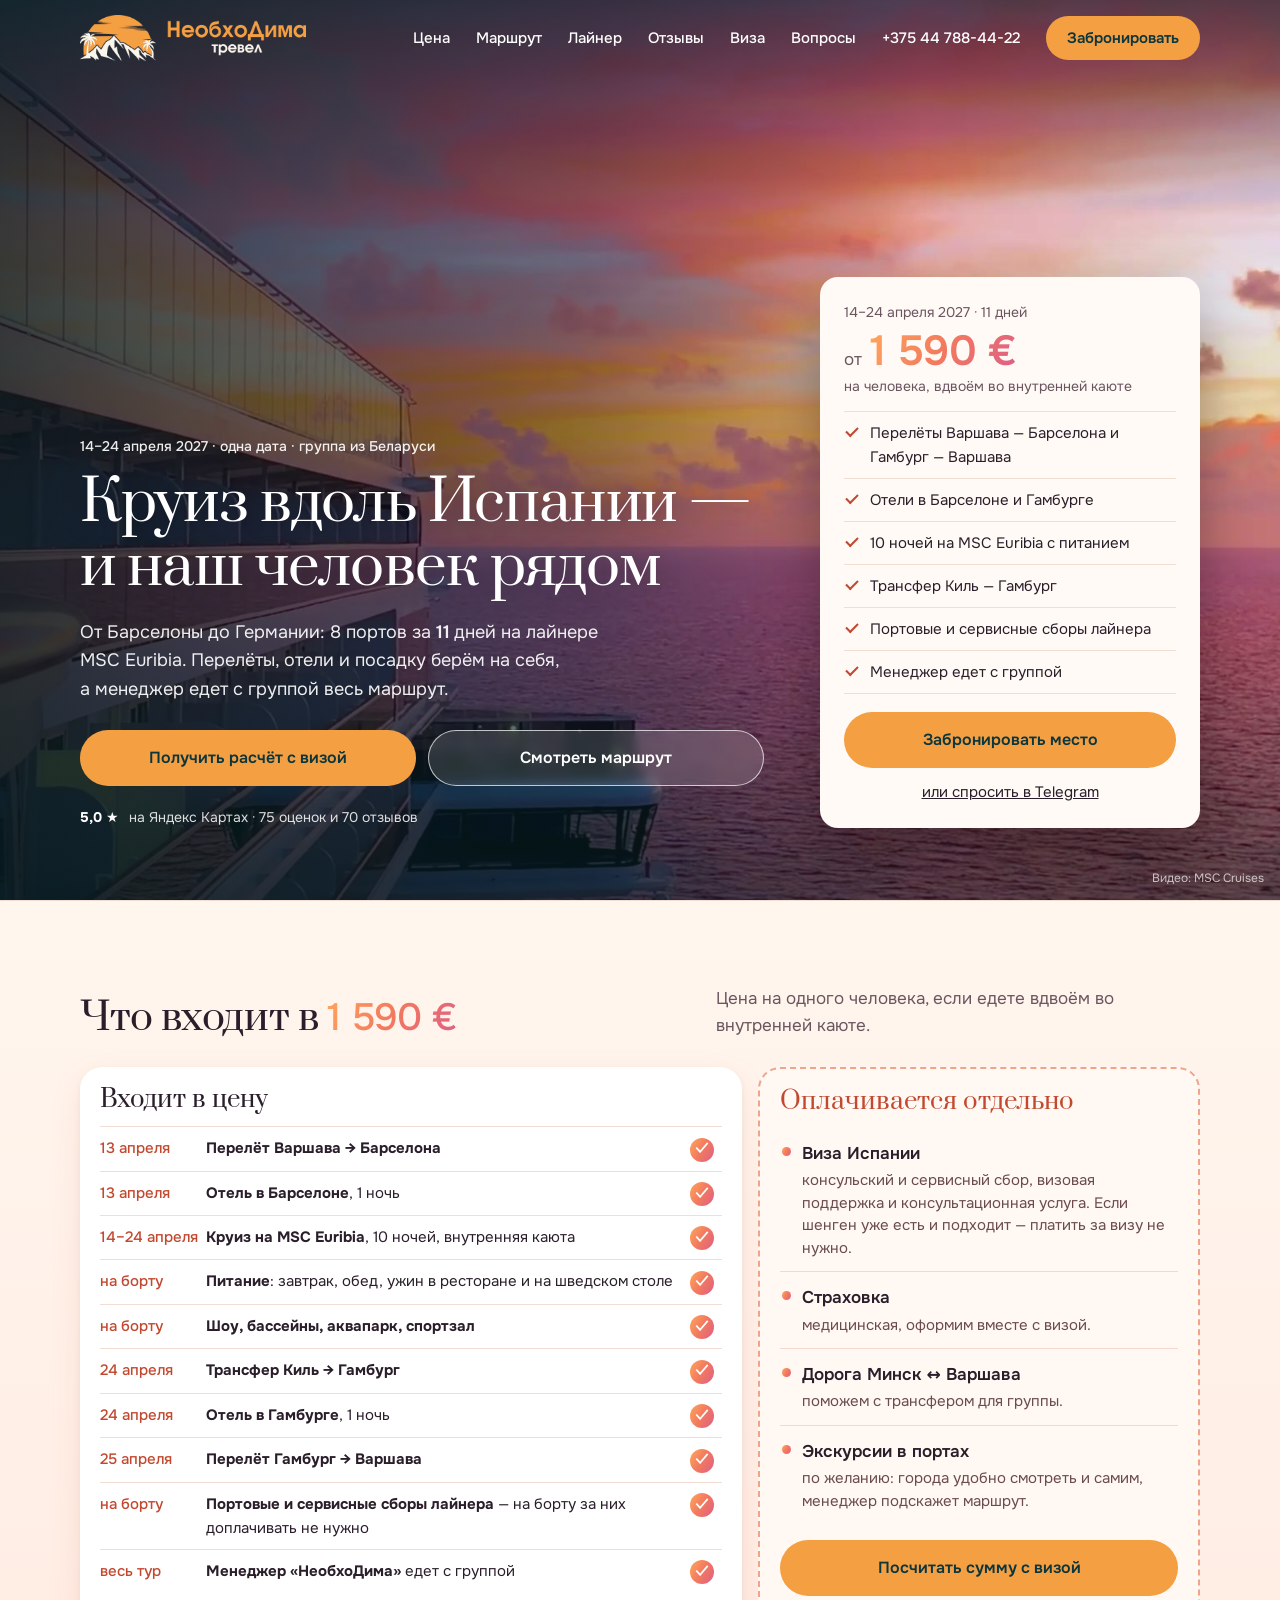
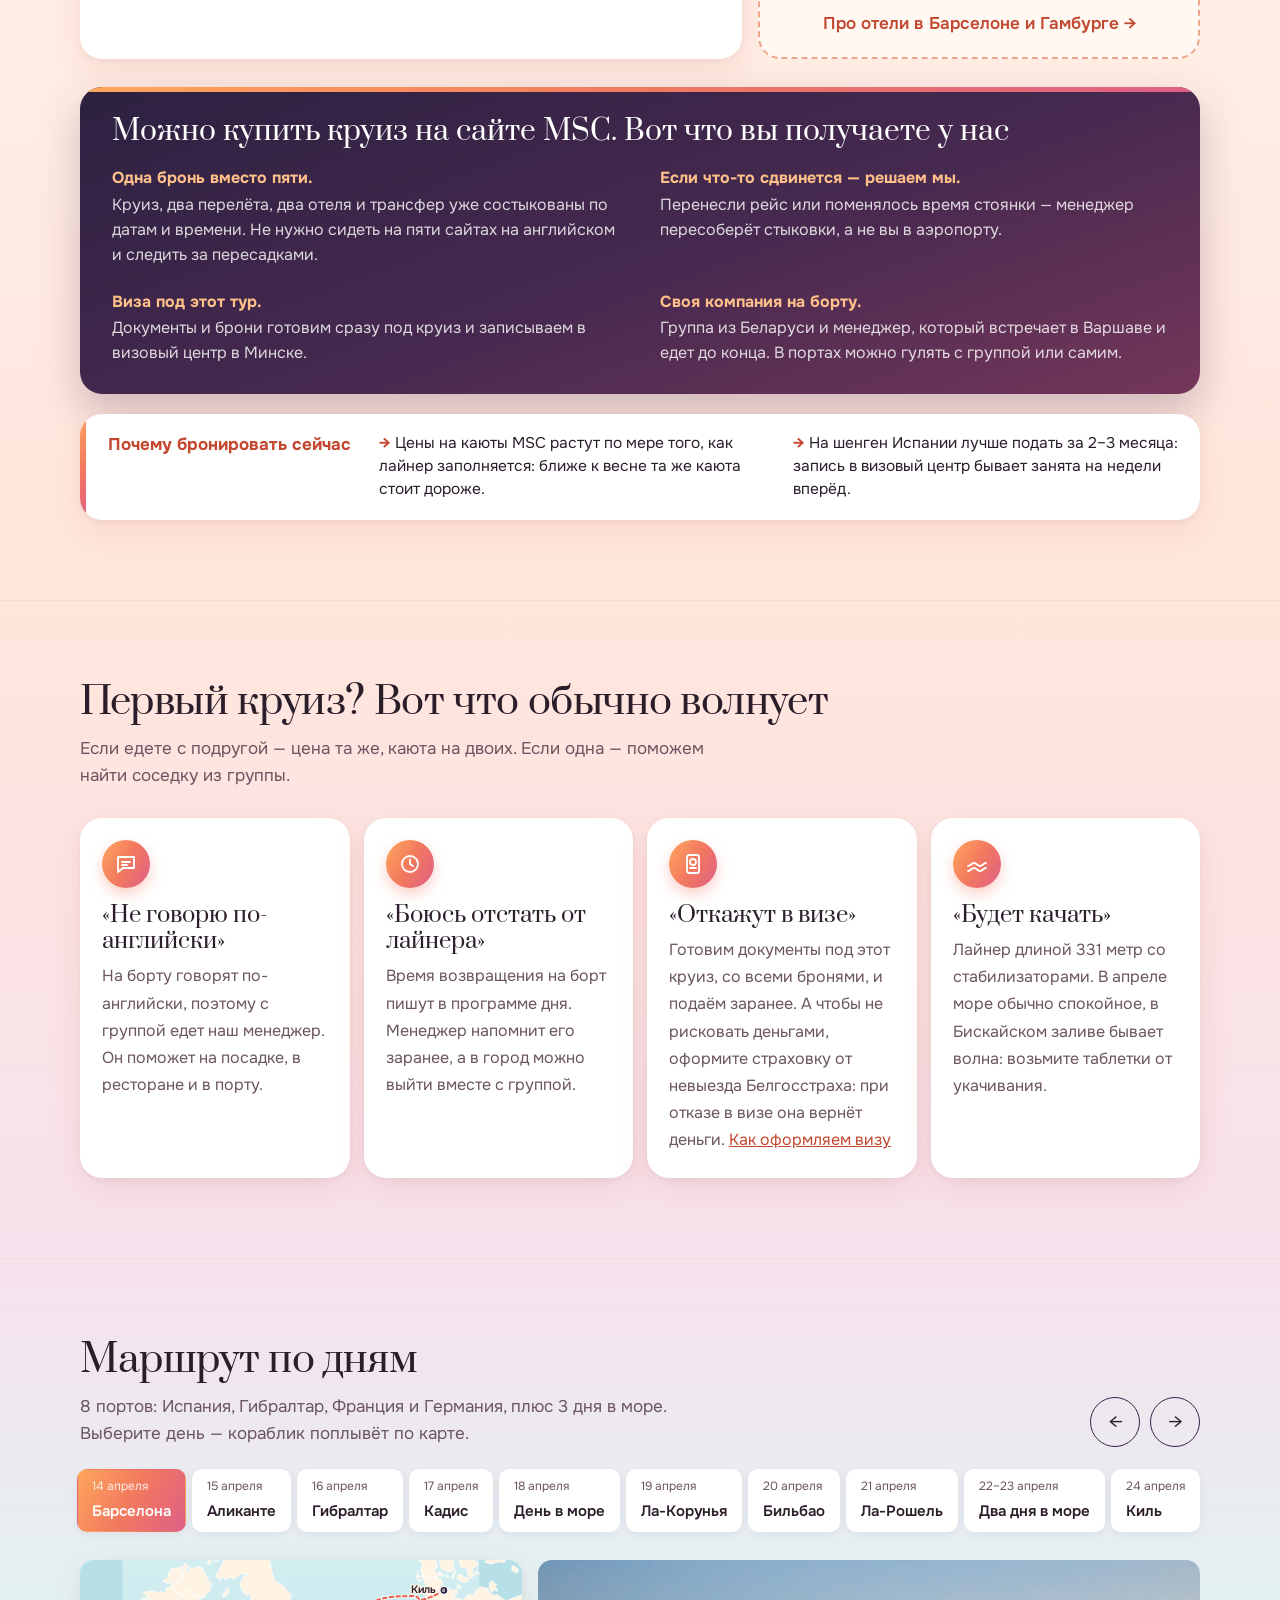
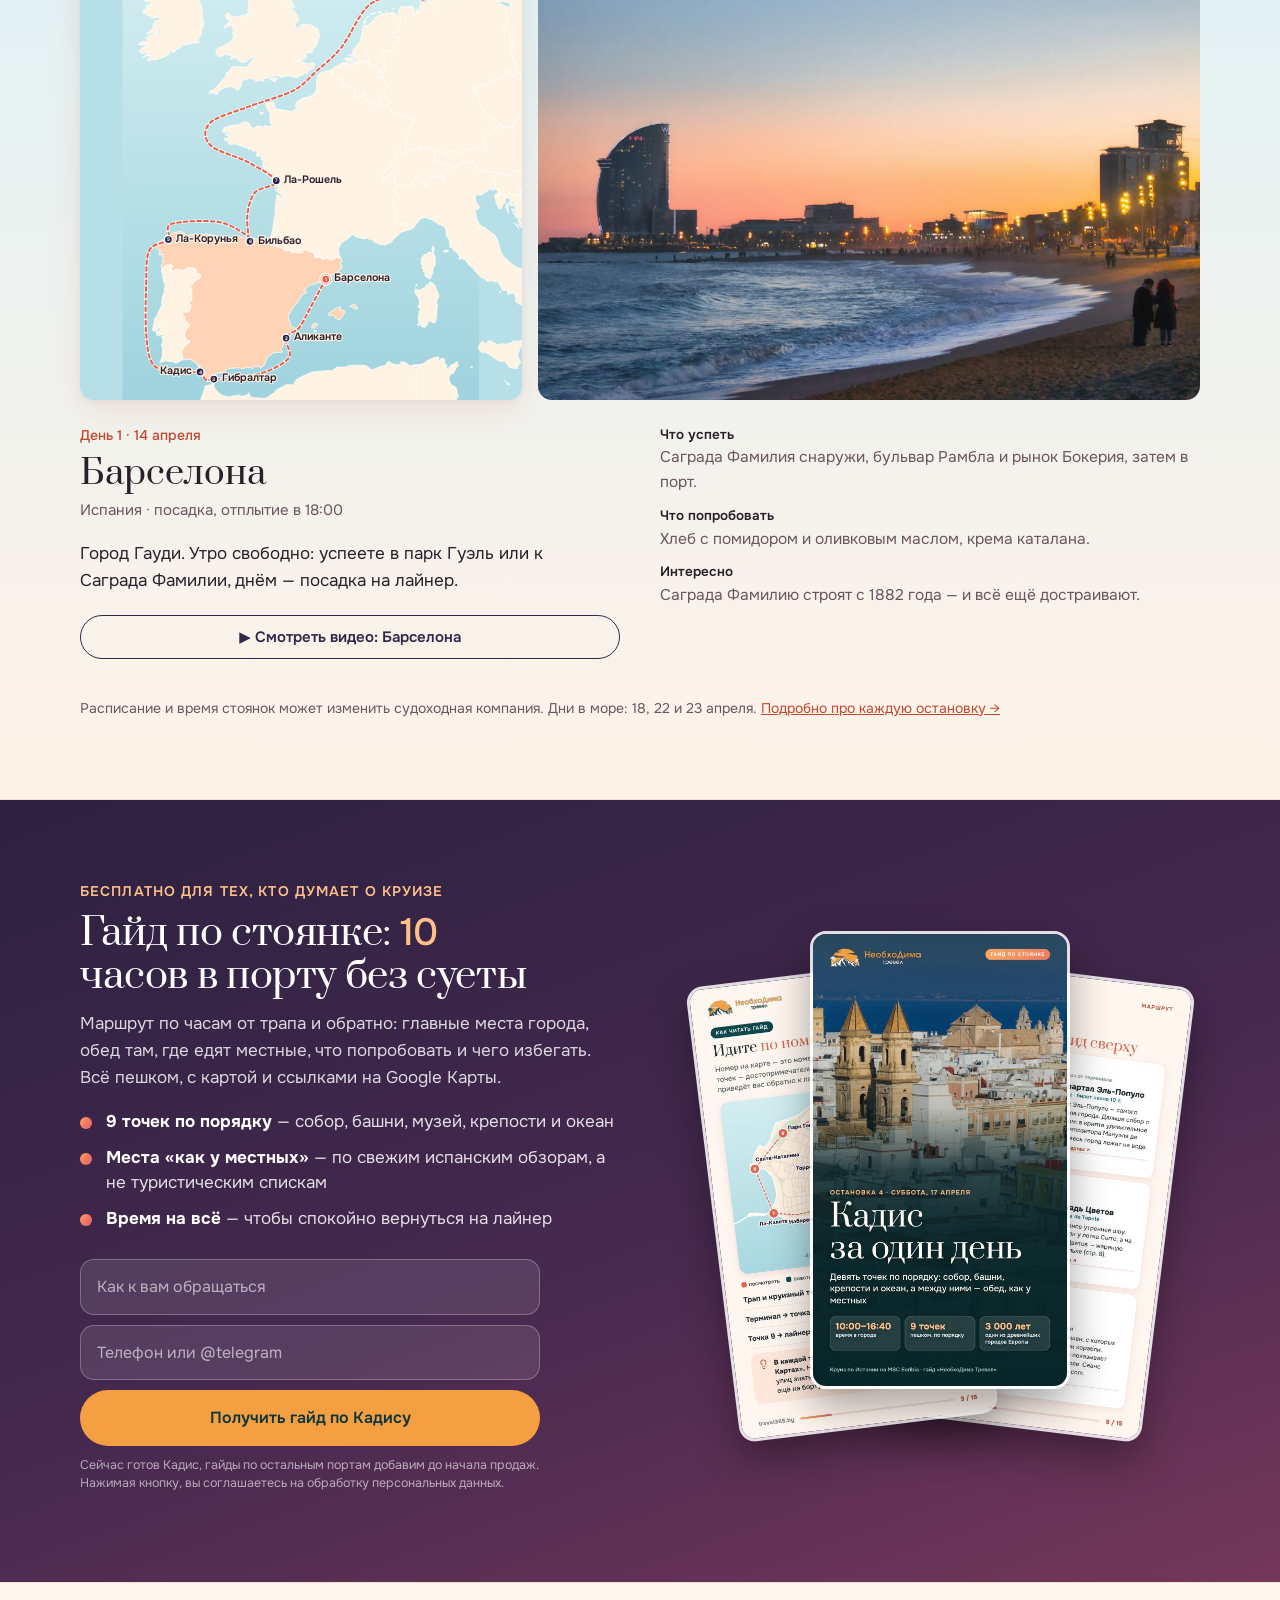
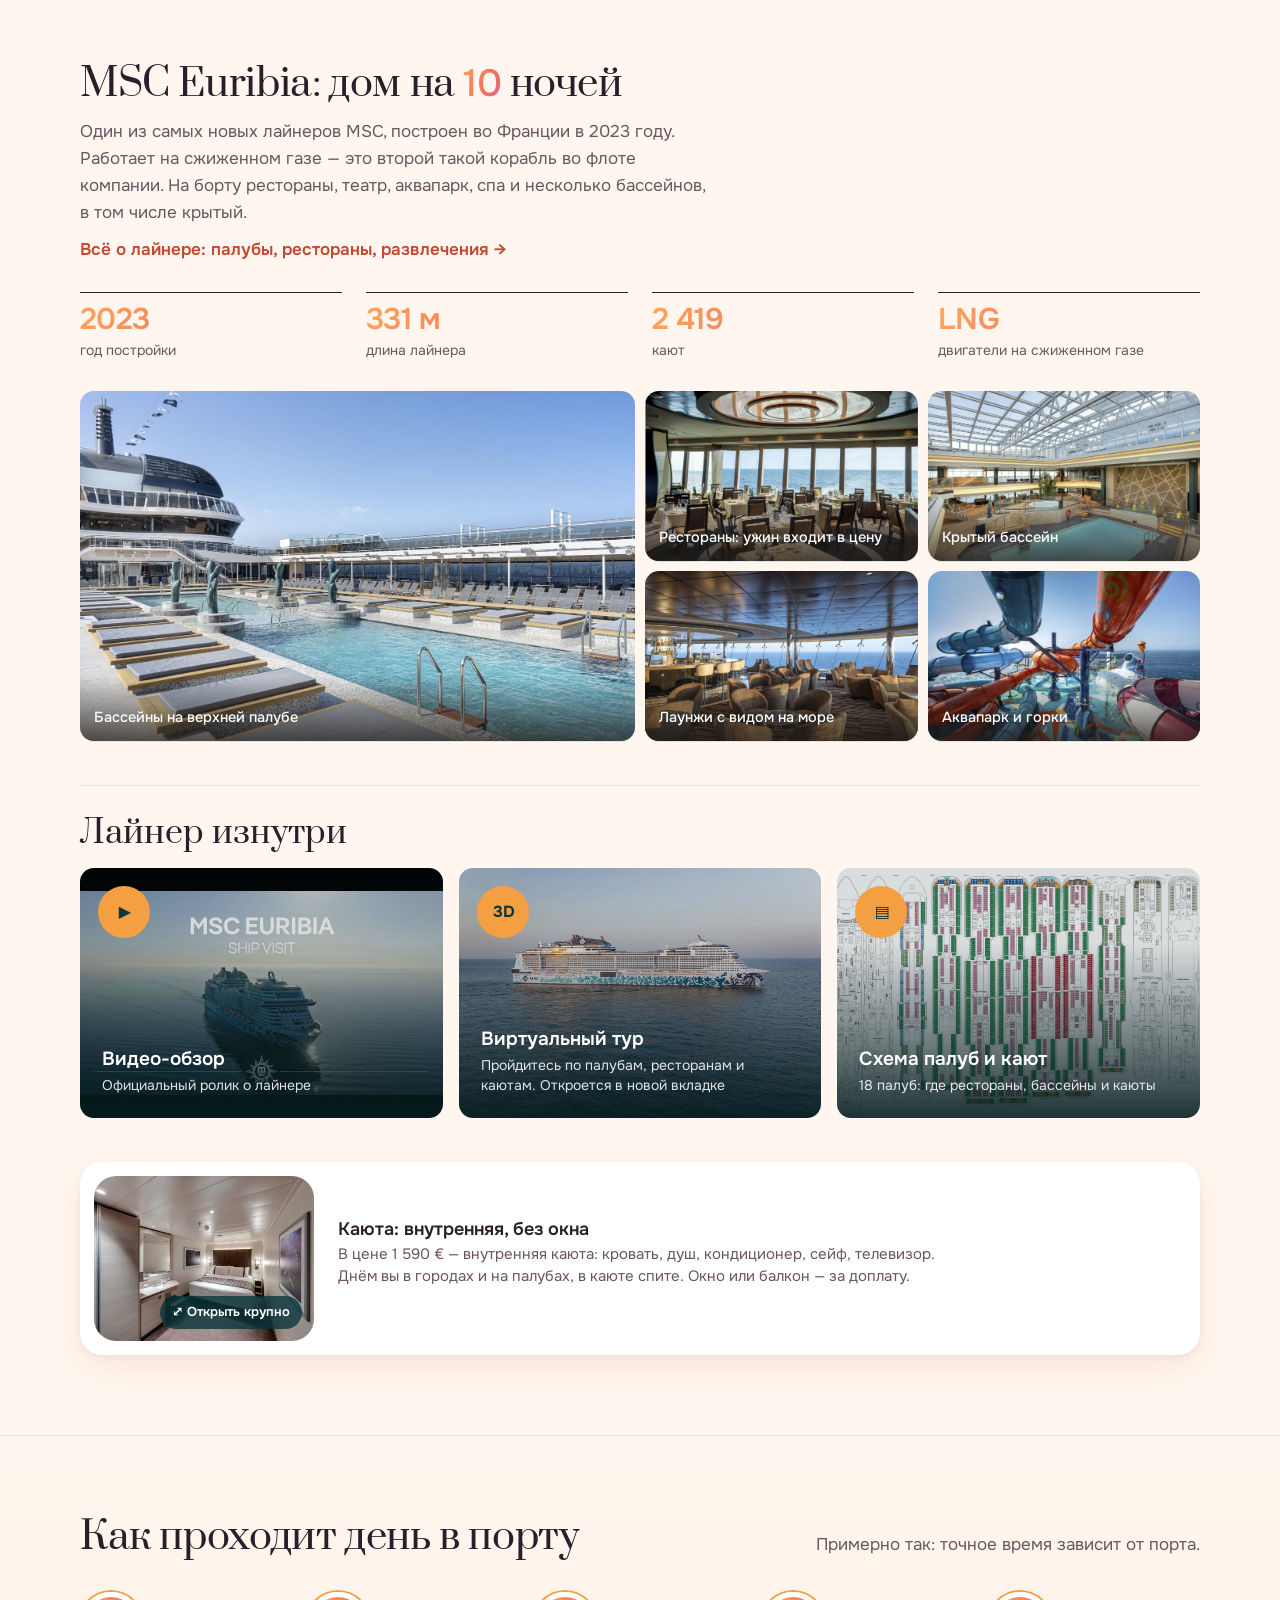
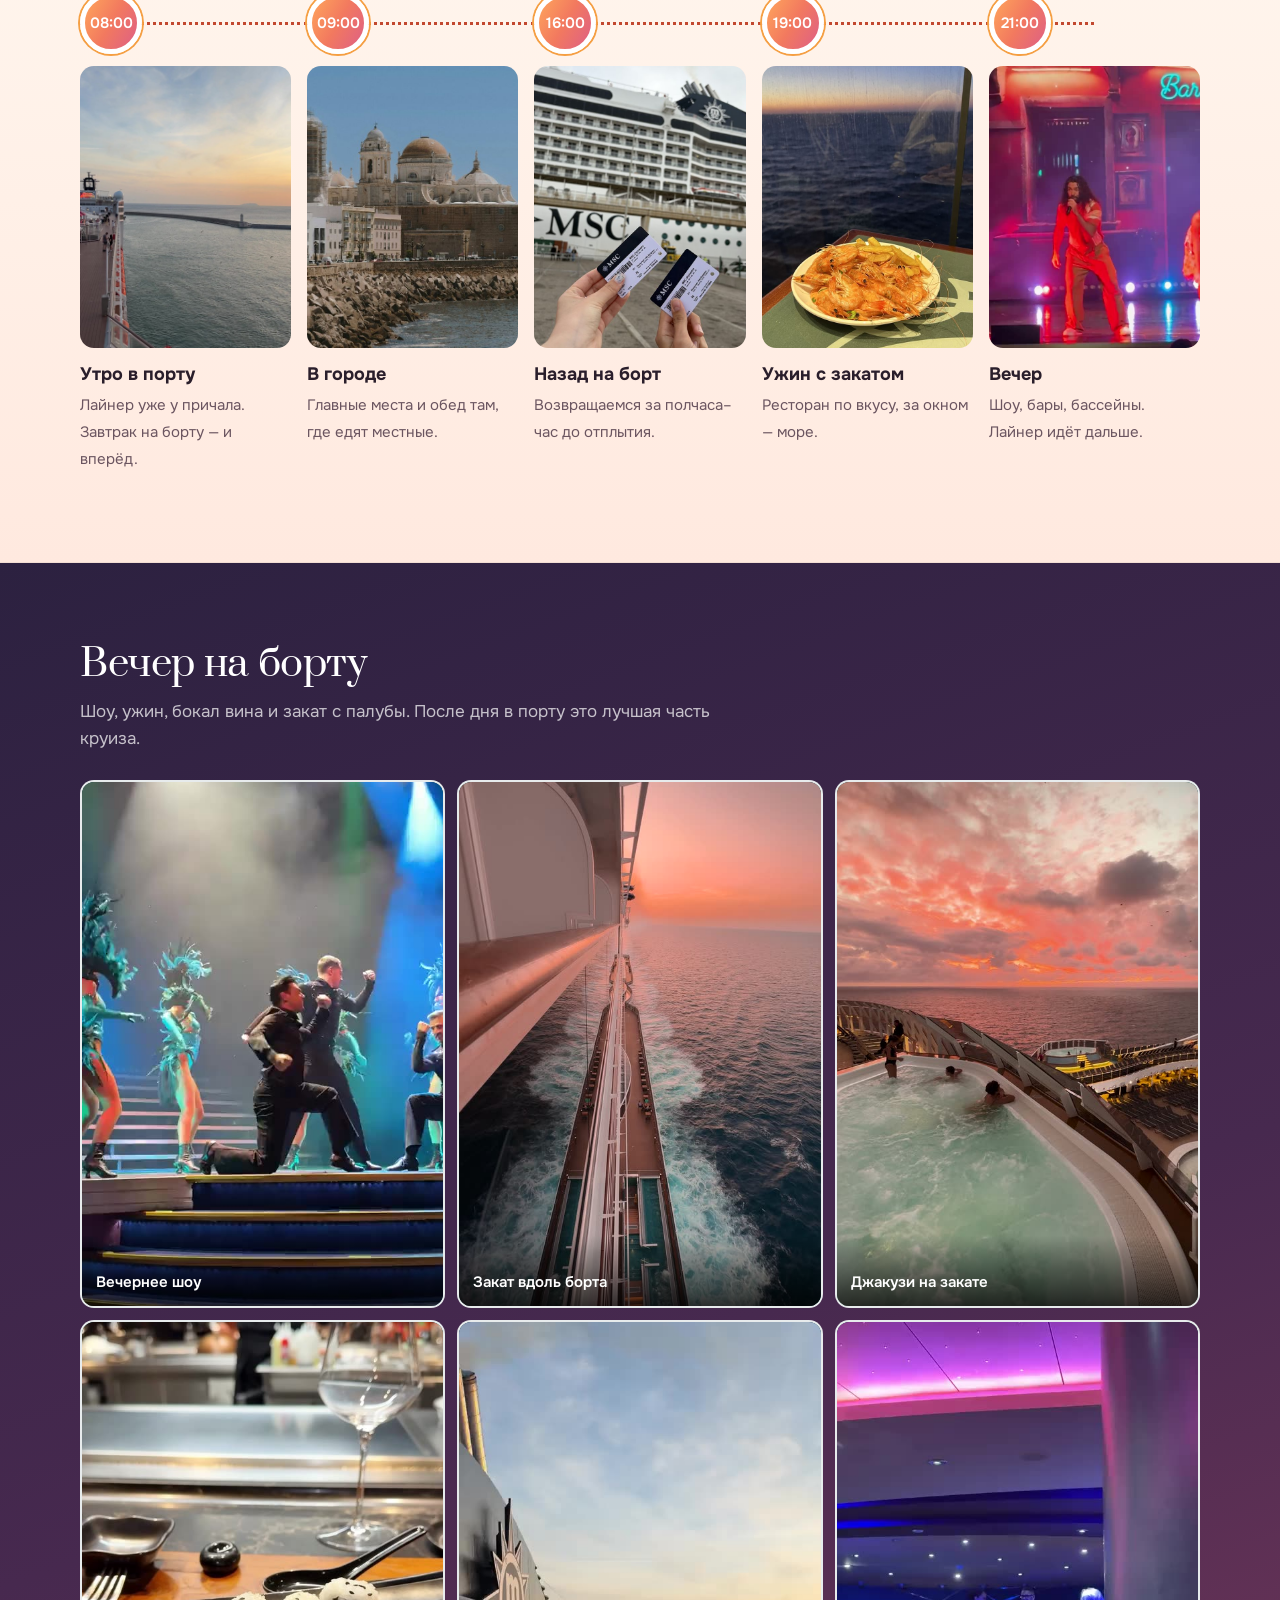
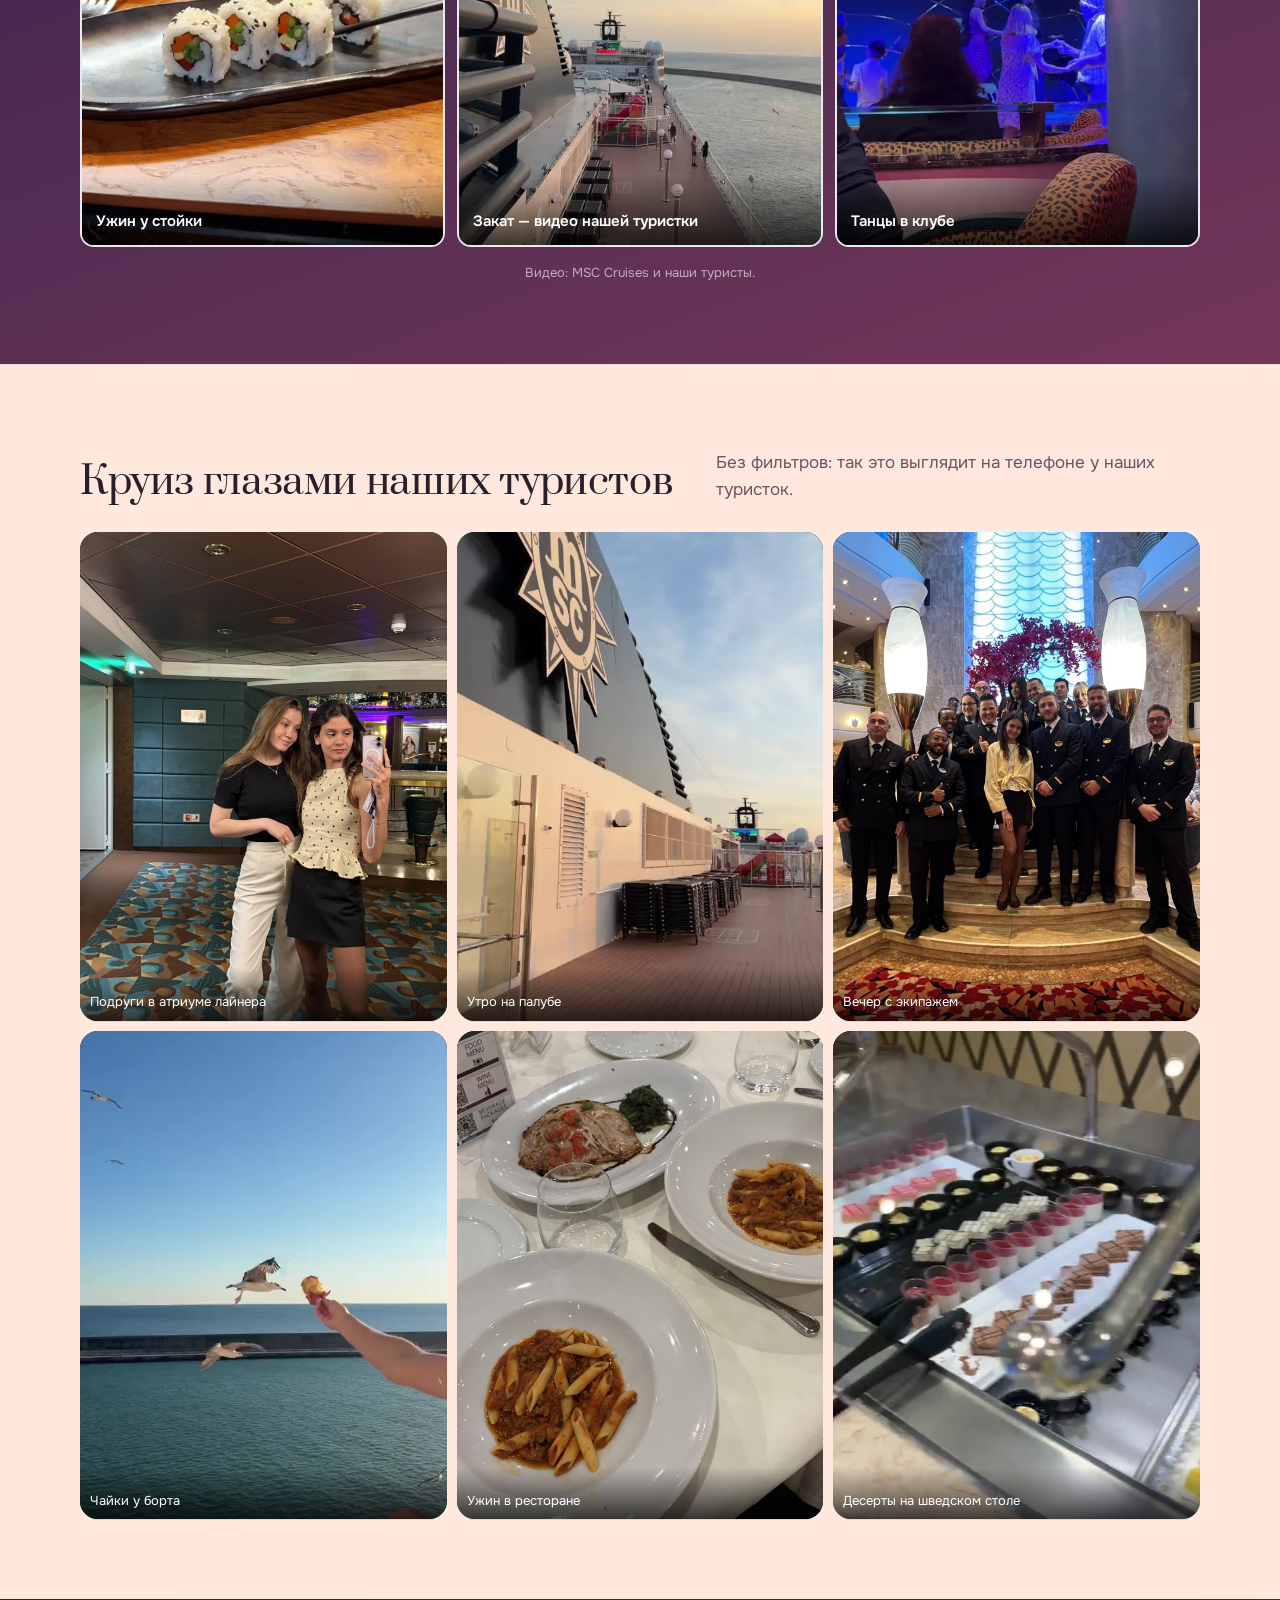
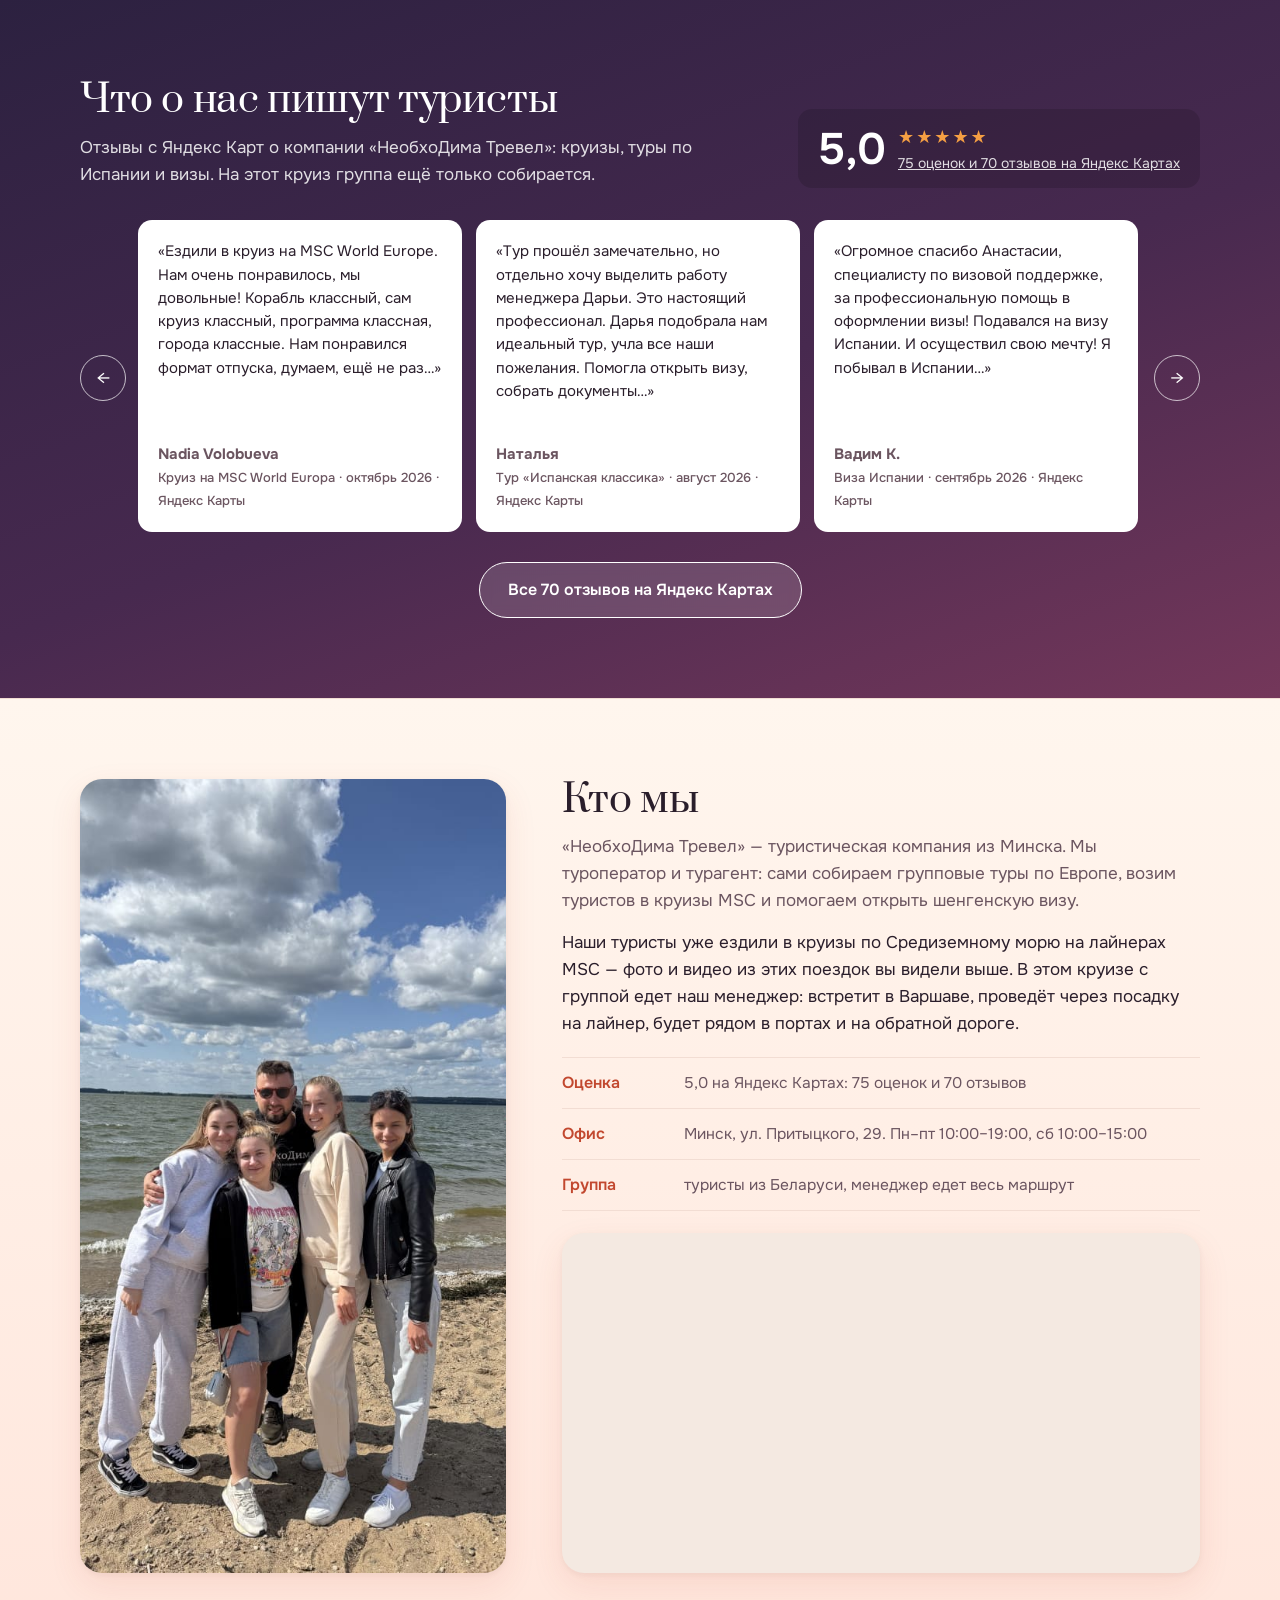
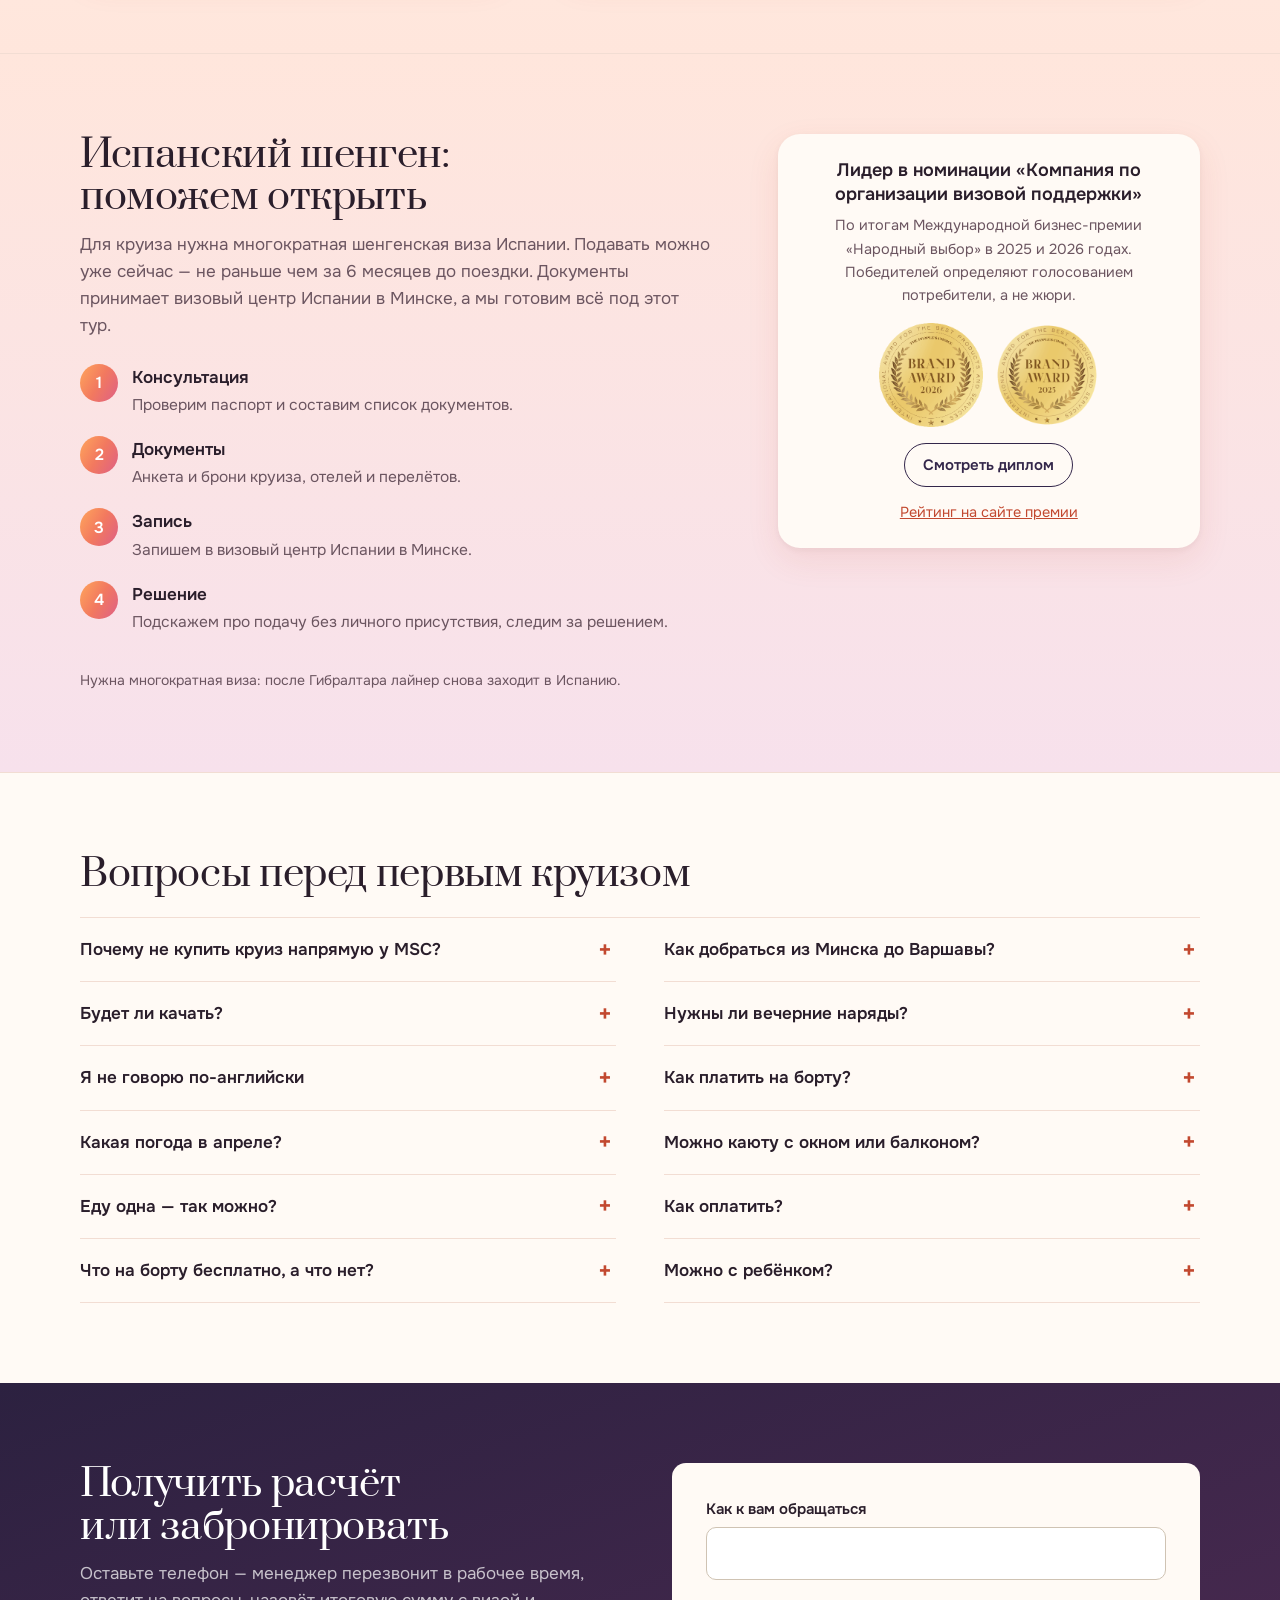
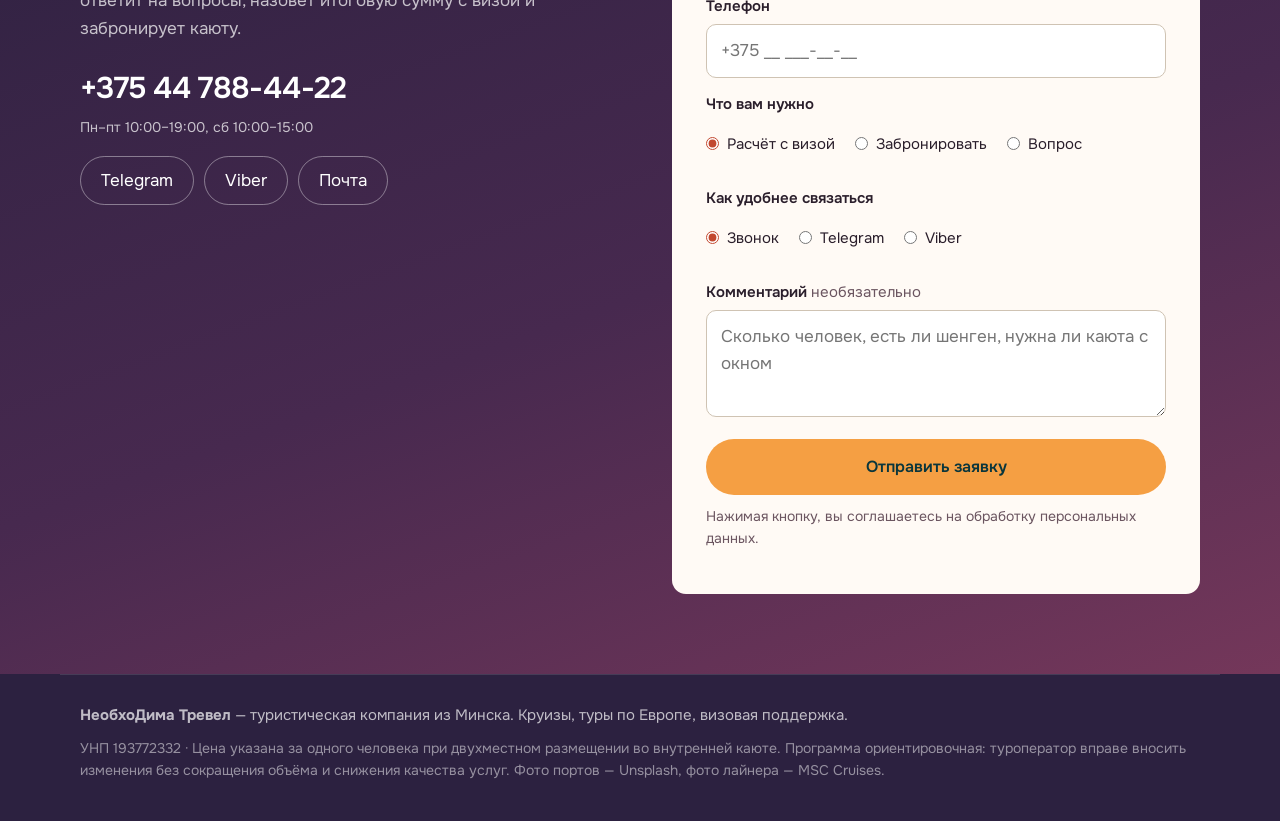
==== commit fc245a30: "Больше кадров туристов и вечера на борту, фото каюты открывается крупно, обновлён гайд по Кадису Co-" ====
--- a/index.html
+++ b/index.html
@@ -22,7 +22,7 @@
 <link rel="stylesheet" href="style.css?v=9">
 <link rel="stylesheet" href="rich.css?v=6">
 <link rel="stylesheet" href="brand.css?v=11">
-<link rel="stylesheet" href="sunset.css?v=5">
+<link rel="stylesheet" href="sunset.css?v=6">
 </head>
 <body>
 <a class="skip" href="#main">К содержимому</a>
@@ -231,7 +231,7 @@
     </div>
     
     <aside class="cabin-strip">
-      <img src="img/ship-cabin2.jpg" alt="Внутренняя каюта MSC Euribia" width="800" height="533" loading="lazy">
+      <button class="cabin-zoom" type="button" data-modal="image" data-src="img/ship-cabin2.jpg" data-title="Внутренняя каюта MSC Euribia" aria-label="Открыть фото каюты крупно"><img src="img/ship-cabin2.jpg" alt="Внутренняя каюта MSC Euribia" width="800" height="533" loading="lazy"><span class="cabin-zoom-i" aria-hidden="true">⤢ Открыть крупно</span></button>
       <div>
         <h3>Каюта: внутренняя, без окна</h3>
         <p>В цене 1 590 € — внутренняя каюта: кровать, душ, кондиционер, сейф, телевизор. Днём вы в городах и на палубах, в каюте спите. Окно или балкон — за доплату.</p>
@@ -262,7 +262,7 @@
       <h2 id="cine-h">Вечер на борту</h2>
       <p class="lead">Шоу, ужин, бокал вина и закат с палубы. После дня в порту это лучшая часть круиза.</p>
     </div>
-    <div class="reels4"><figure class="reel"><img src="people/dancers.jpg" alt="" loading="lazy"><video data-src="people/dancers.mp4" muted loop playsinline preload="none" aria-hidden="true"></video><figcaption>Вечернее шоу</figcaption></figure><figure class="reel"><img src="promo/v-dance.jpg" alt="" loading="lazy"><video data-src="promo/v-dance.mp4" muted loop playsinline preload="none" aria-hidden="true"></video><figcaption>Закат вдоль борта</figcaption></figure><figure class="reel"><img src="promo/v-jacuzzi.jpg" alt="" loading="lazy"><video data-src="promo/v-jacuzzi.mp4" muted loop playsinline preload="none" aria-hidden="true"></video><figcaption>Джакузи на закате</figcaption></figure><figure class="reel"><img src="promo/v-chef.jpg" alt="" loading="lazy"><video data-src="promo/v-chef.mp4" muted loop playsinline preload="none" aria-hidden="true"></video><figcaption>Ужин у стойки</figcaption></figure></div>
+    <div class="reels4 reels6"><figure class="reel"><img src="people/dancers.jpg" alt="" loading="lazy"><video data-src="people/dancers.mp4" muted loop playsinline preload="none" aria-hidden="true"></video><figcaption>Вечернее шоу</figcaption></figure><figure class="reel"><img src="promo/v-dance.jpg" alt="" loading="lazy"><video data-src="promo/v-dance.mp4" muted loop playsinline preload="none" aria-hidden="true"></video><figcaption>Закат вдоль борта</figcaption></figure><figure class="reel"><img src="promo/v-jacuzzi.jpg" alt="" loading="lazy"><video data-src="promo/v-jacuzzi.mp4" muted loop playsinline preload="none" aria-hidden="true"></video><figcaption>Джакузи на закате</figcaption></figure><figure class="reel"><img src="promo/v-chef.jpg" alt="" loading="lazy"><video data-src="promo/v-chef.mp4" muted loop playsinline preload="none" aria-hidden="true"></video><figcaption>Ужин у стойки</figcaption></figure><figure class="reel"><img src="people/sunset.jpg" alt="" loading="lazy"><video data-src="people/sunset.mp4" muted loop playsinline preload="none" aria-hidden="true"></video><figcaption>Закат — видео нашей туристки</figcaption></figure><figure class="reel"><img src="people/club.jpg" alt="" loading="lazy"><video data-src="people/club.mp4" muted loop playsinline preload="none" aria-hidden="true"></video><figcaption>Танцы в клубе</figcaption></figure></div>
     <p class="credit">Видео: MSC Cruises и наши туристы.</p>
   </div>
 </section>
@@ -273,9 +273,12 @@
       <h2 id="ppl-h">Круиз глазами наших туристов</h2>
       <p class="lead">Без фильтров: так это выглядит на телефоне у наших туристок.</p>
     </div>
-    <div class="strip strip3">
+    <div class="strip strip6">
       <figure><img src="people/friends.jpg" alt="Туристки в холле лайнера" loading="lazy" width="619" height="1100"><figcaption>Подруги в атриуме лайнера</figcaption></figure>
+      <figure><video src="people/deck2.mp4" poster="people/deck2.jpg" muted loop playsinline preload="none" data-auto aria-hidden="true"></video><figcaption>Утро на палубе</figcaption></figure>
       <figure><img src="people/crew.jpg" alt="Туристы с экипажем лайнера" loading="lazy" width="619" height="1100"><figcaption>Вечер с экипажем</figcaption></figure>
+      <figure><video src="people/gulls.mp4" poster="people/gulls.jpg" muted loop playsinline preload="none" data-auto aria-hidden="true"></video><figcaption>Чайки у борта</figcaption></figure>
+      <figure><img src="people/dinner.jpg" alt="Ужин в ресторане лайнера" loading="lazy" width="619" height="1100"><figcaption>Ужин в ресторане</figcaption></figure>
       <figure><video src="people/dessert.mp4" poster="people/dessert.jpg" muted loop playsinline preload="none" data-auto aria-hidden="true"></video><figcaption>Десерты на шведском столе</figcaption></figure>
     </div>
   </div>
@@ -408,7 +411,7 @@
 </nav>
 
 <script src="app.js?v=13"></script>
-<script src="extras.js?v=1"></script>
+<script src="extras.js?v=2"></script>
 <script>
 (function () {
   var f = document.getElementById('gidForm'), m = document.getElementById('gidMsg');
--- a/sunset.css
+++ b/sunset.css
@@ -187,3 +187,17 @@
   #o-nas .about{align-items:stretch}
   #o-nas .about-photo{height:100%;max-height:none;min-height:520px;object-fit:cover;object-position:center 60%;border-radius:22px;box-shadow:var(--shadow)}
 }
+
+/* Туристы: 6 кадров */
+.strip6{grid-auto-columns:minmax(200px,62%)}
+.strip6 figure{aspect-ratio:3/4}
+@media (min-width:760px){.strip6{grid-auto-columns:minmax(0,1fr);grid-auto-flow:row;grid-template-columns:repeat(3,1fr);overflow:visible;margin:0;padding:0}}
+.strip6 figure{border-radius:18px}
+/* Вечер на борту: 6 вертикалей */
+@media (min-width:900px){#kino .reels6{grid-template-columns:repeat(3,1fr)}}
+#kino .reels6 .reel{aspect-ratio:9/13}
+/* каюта открывается крупно */
+.cabin-zoom{position:relative;display:block;padding:0;border:0;background:none;cursor:zoom-in;border-radius:inherit;overflow:hidden}
+.cabin-zoom img{display:block;width:100%;height:100%;object-fit:cover;transition:transform .4s}
+.cabin-zoom:hover img{transform:scale(1.03)}
+.cabin-zoom-i{position:absolute;right:12px;bottom:12px;background:rgba(10,54,60,.8);color:#fff;font-size:13px;font-weight:600;padding:6px 12px;border-radius:999px}
